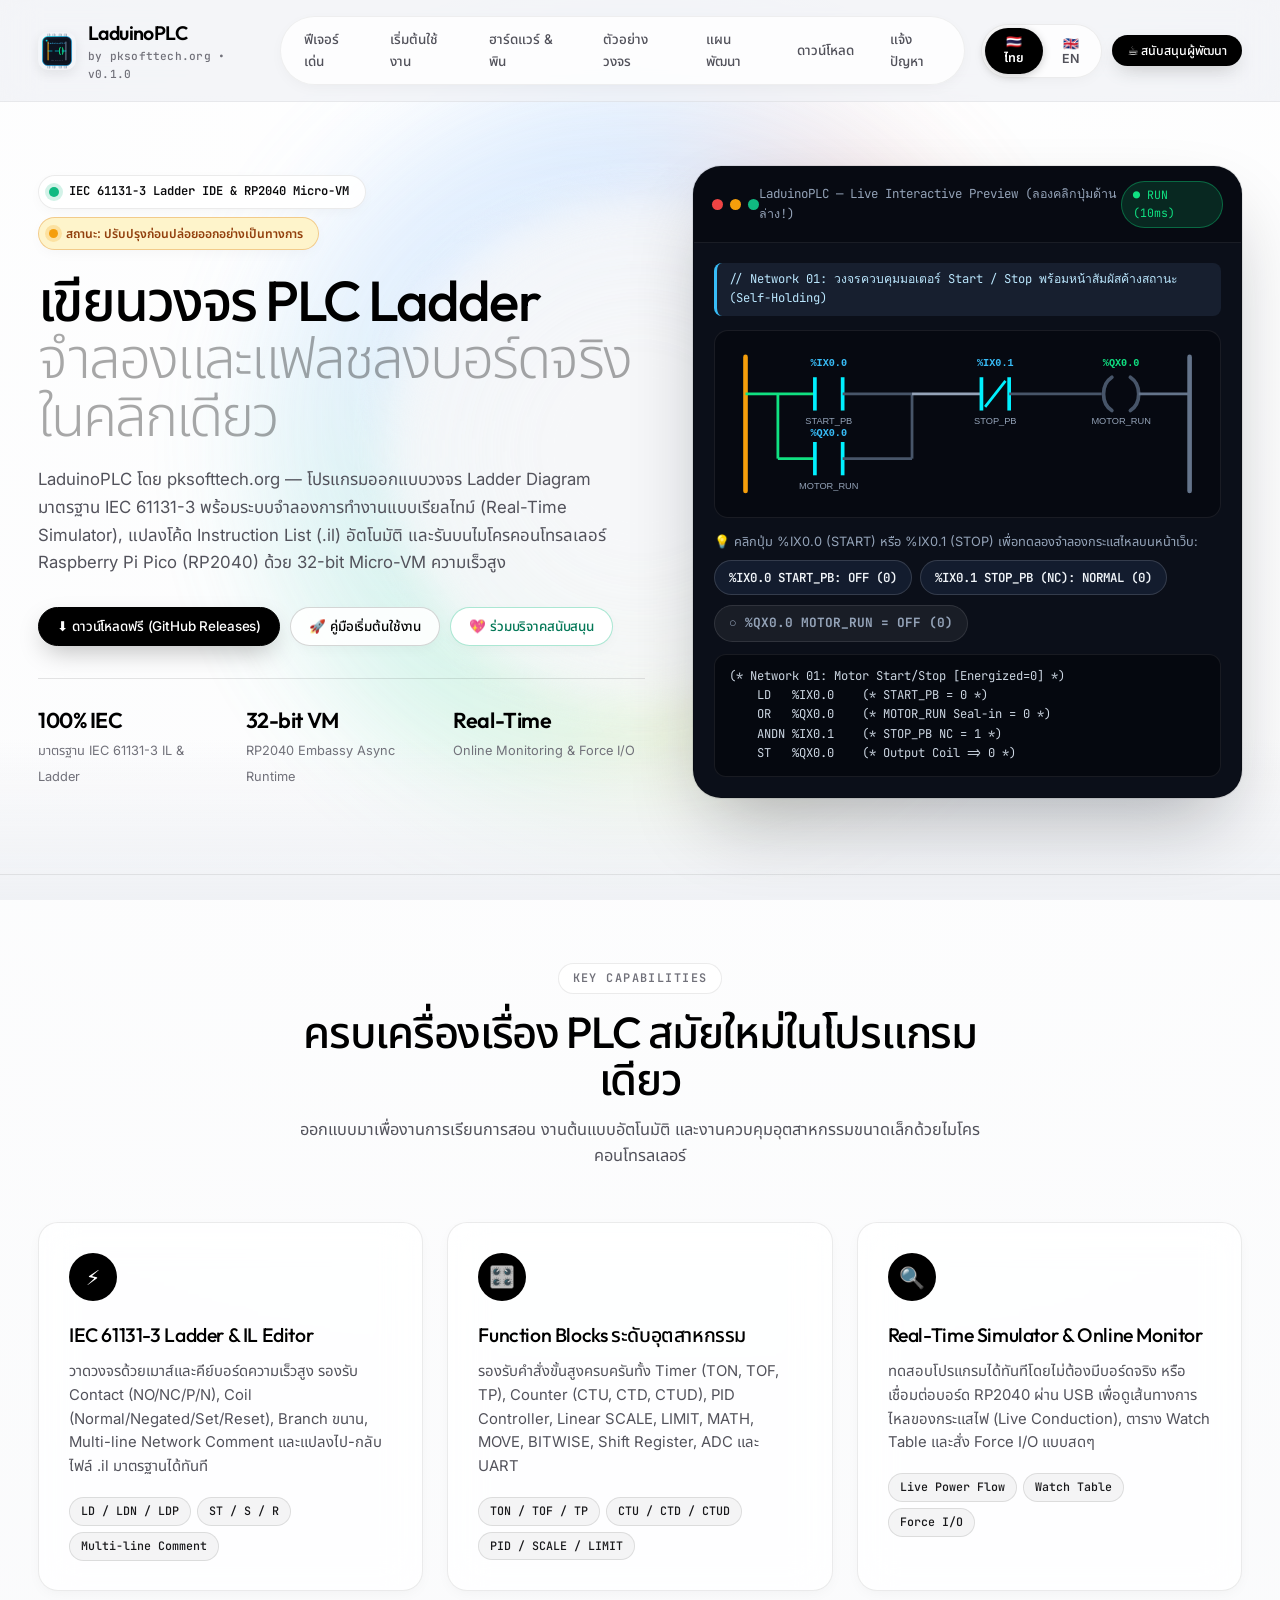
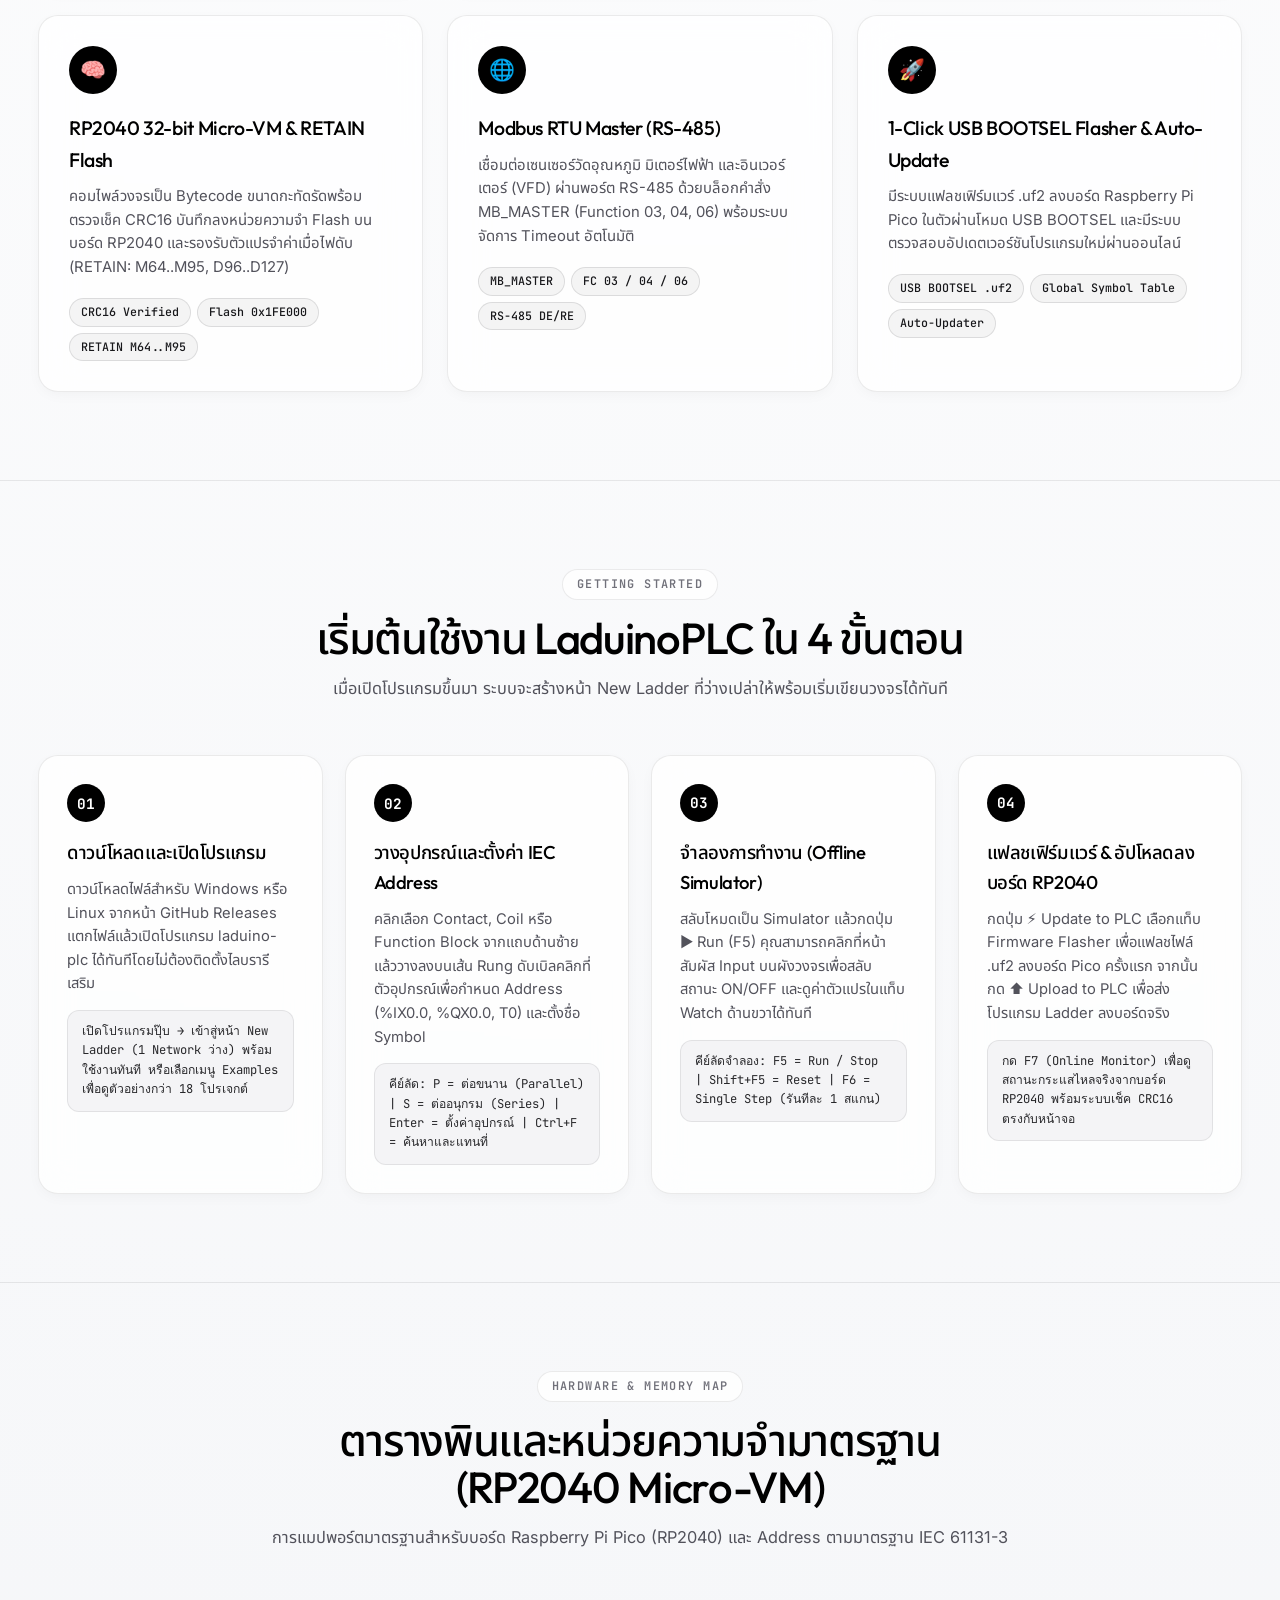
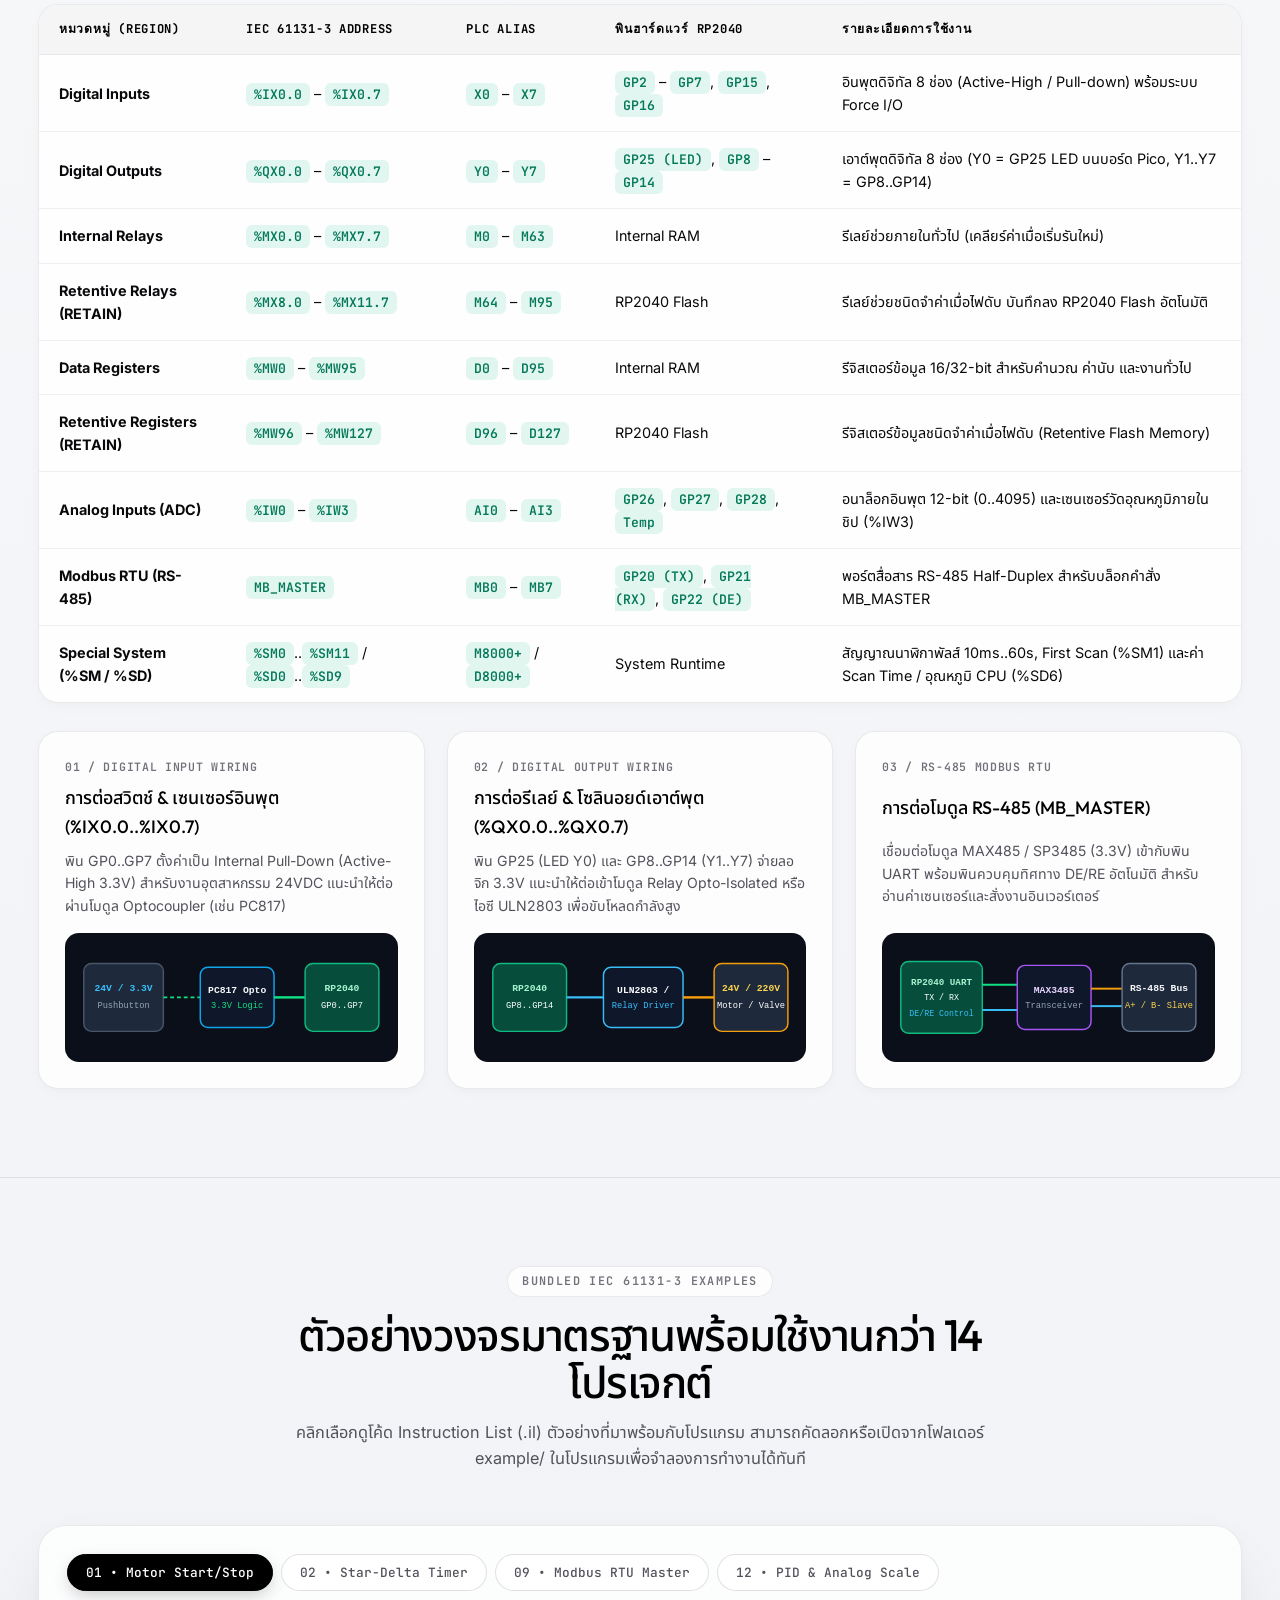
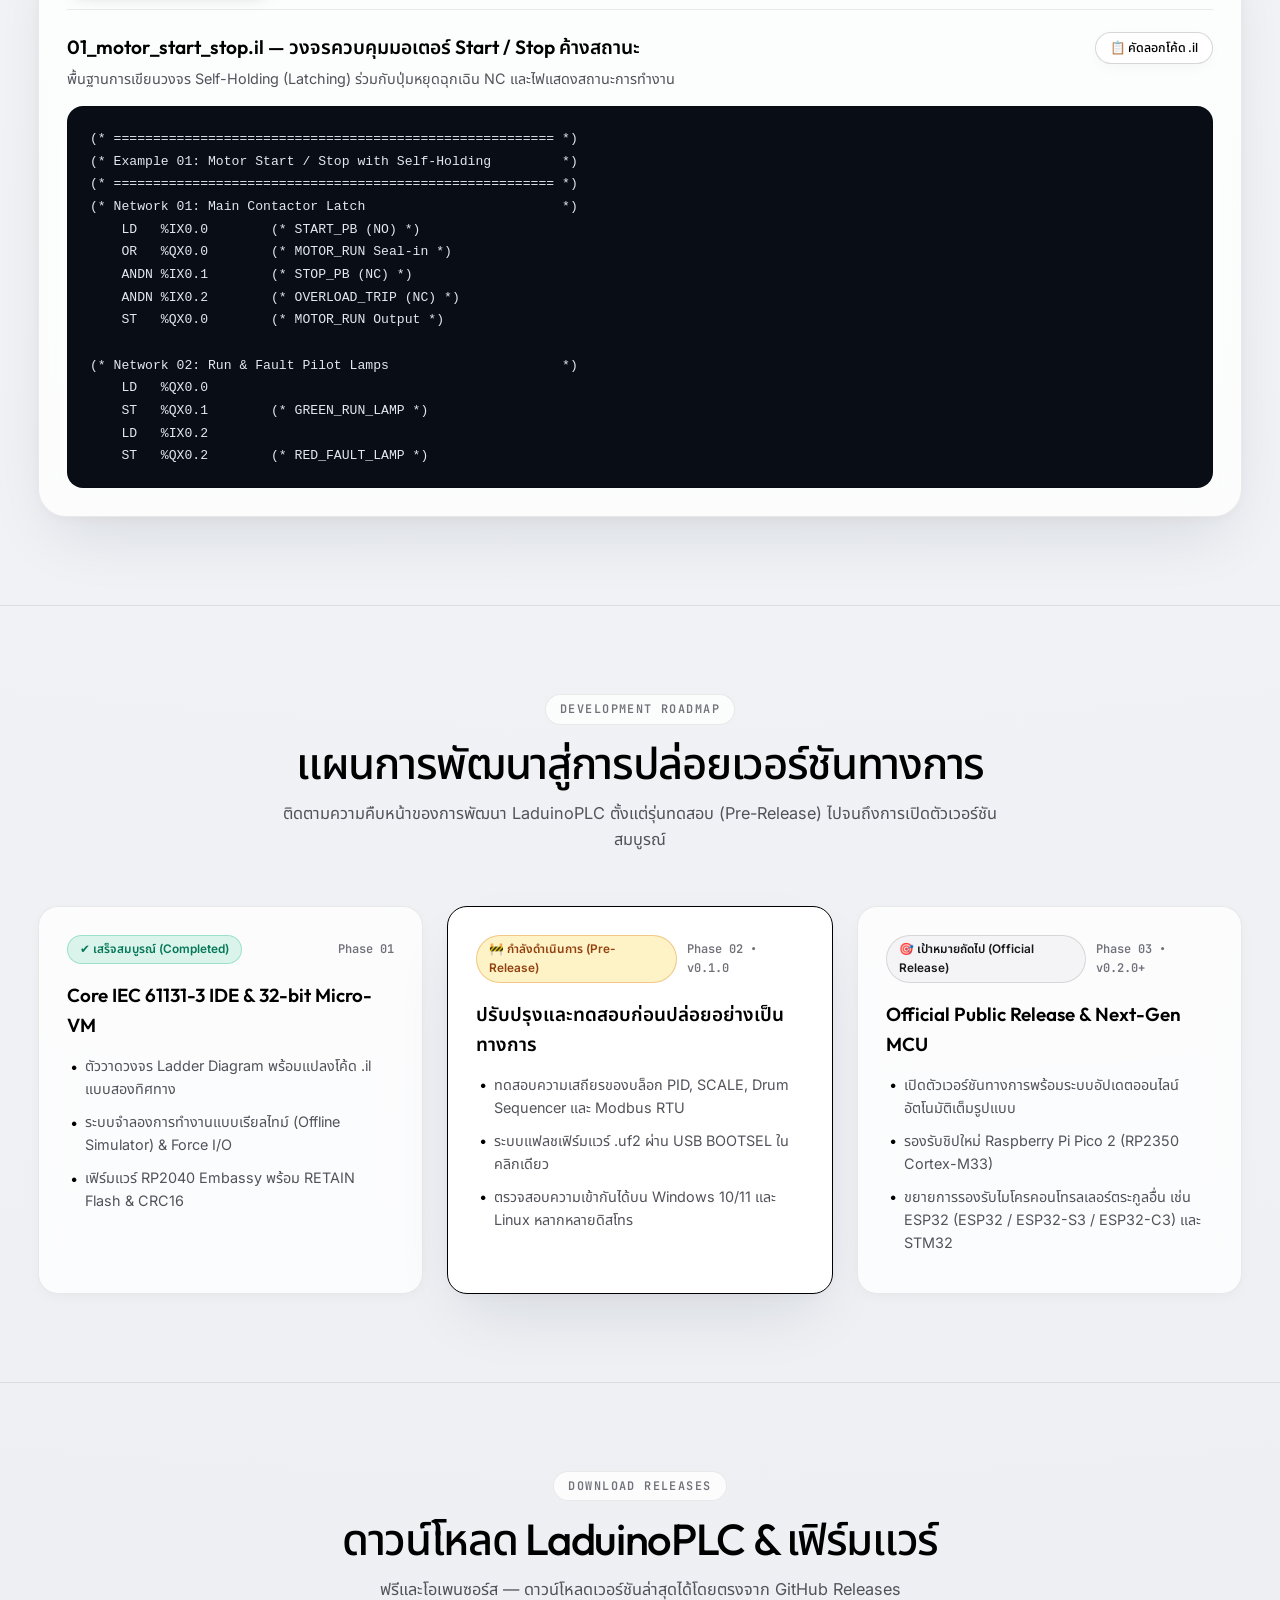
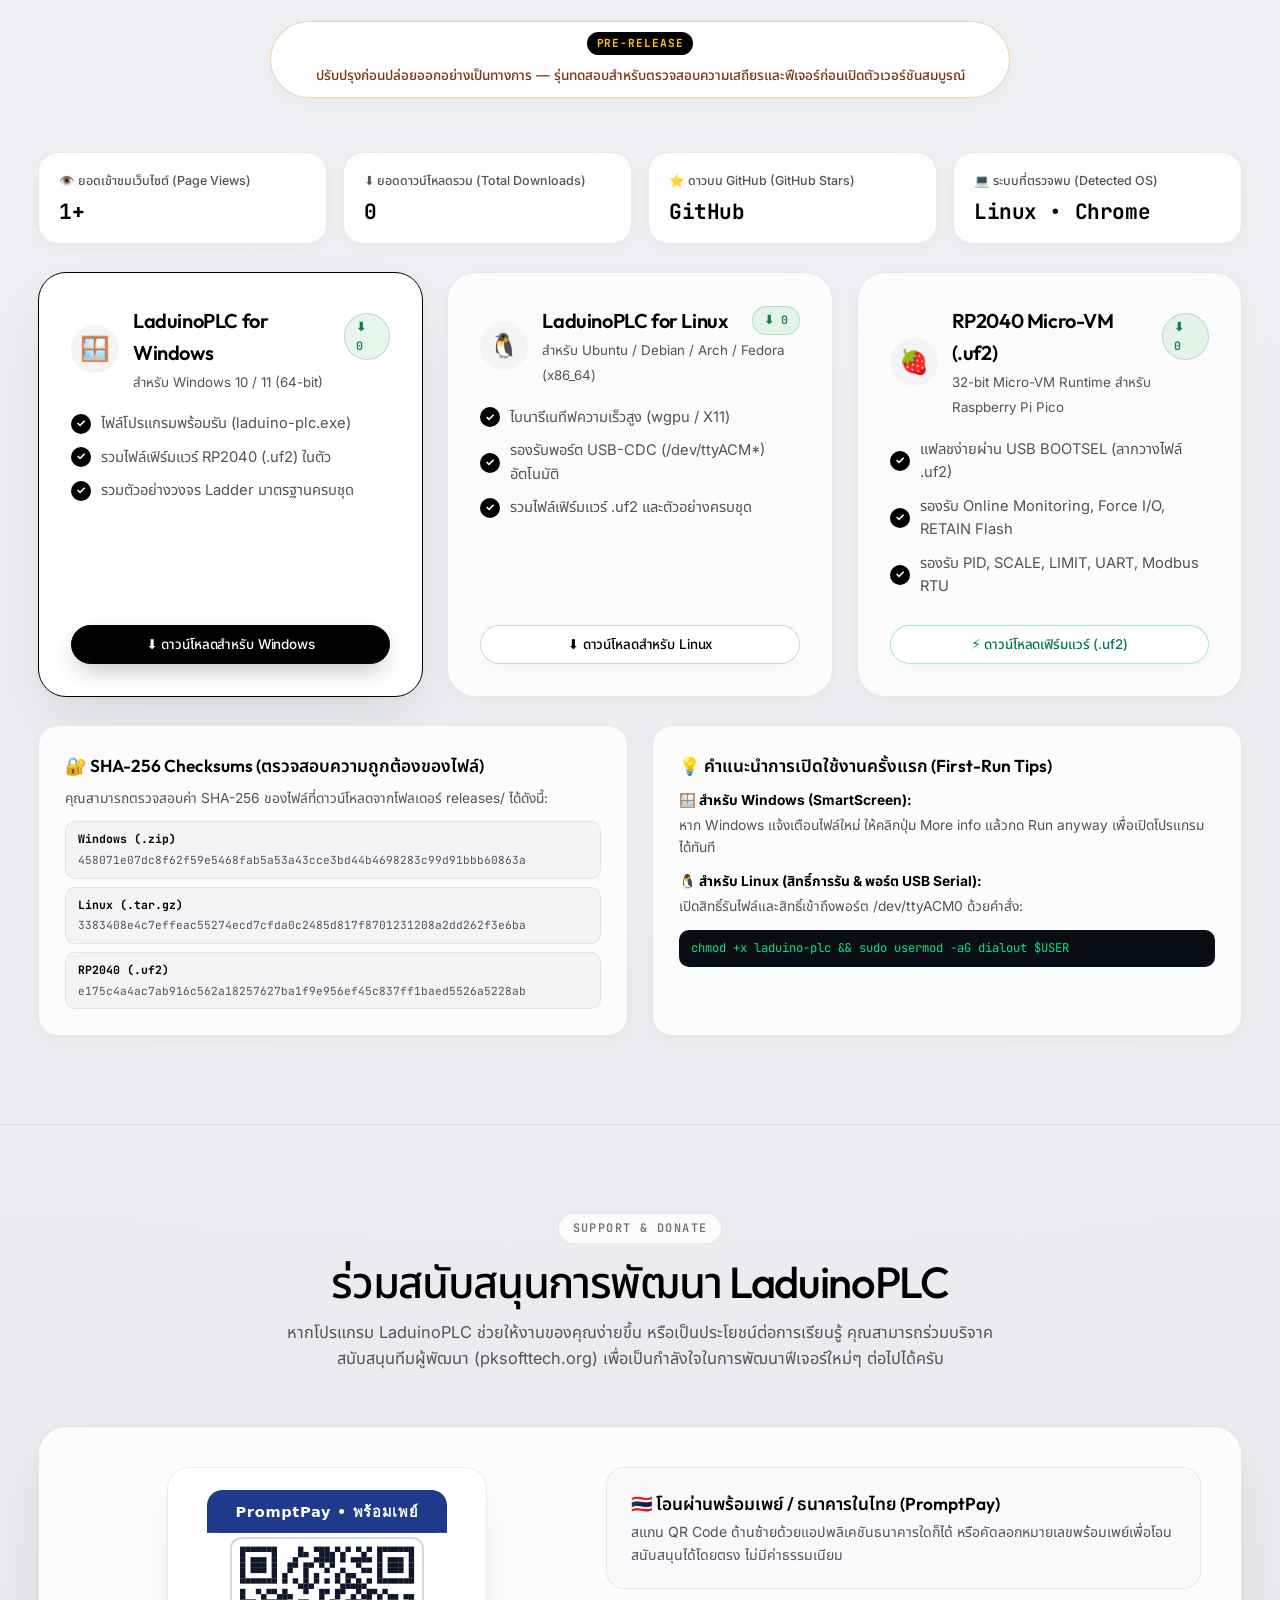
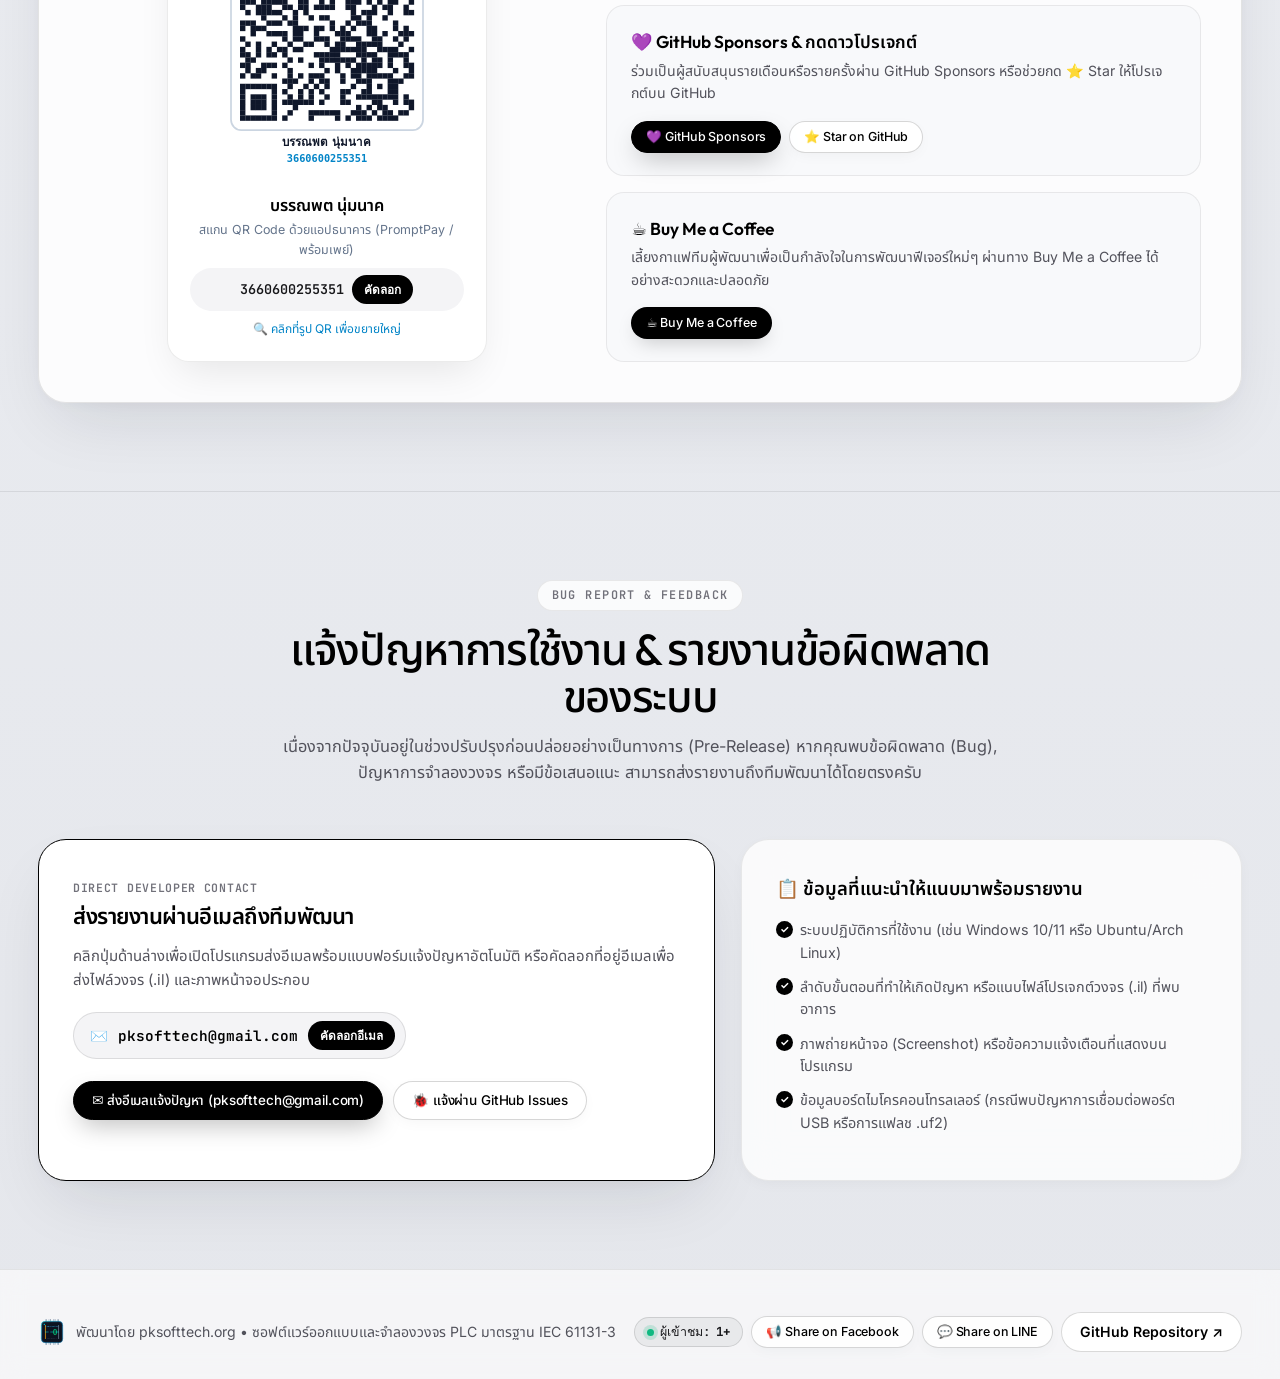
==== home_page/index.html @ 3e9b0293 "feat(home_page): add live visitor counter and GitHub release download analytics" ====
<!DOCTYPE html>
<html lang="th">

<head>
  <meta charset="UTF-8" />
  <meta name="viewport" content="width=device-width, initial-scale=1.0" />
  <title>LaduinoPLC (by pksofttech.org) — IEC 61131-3 Ladder Diagram IDE & RP2040 Micro-VM</title>
  <meta name="description" content="LaduinoPLC by pksofttech.org — Modern IEC 61131-3 Ladder Diagram IDE, Real-Time PLC Simulator, Instruction List (.il) Generator, and RP2040 32-bit Micro-VM Runtime." />
  <meta name="keywords" content="LaduinoPLC, PLC Simulator, IEC 61131-3, Ladder Diagram, Instruction List, RP2040 PLC, Raspberry Pi Pico PLC, โปรแกรมจำลอง PLC ฟรี, เขียนวงจร Ladder, Modbus RTU, pksofttech.org" />
  <link rel="canonical" href="https://pksofttech.github.io/uPLC_STUDIO/" />
  <meta property="og:type" content="website" />
  <meta property="og:url" content="https://pksofttech.github.io/uPLC_STUDIO/" />
  <meta property="og:title" content="LaduinoPLC (by pksofttech.org) — IEC 61131-3 Ladder IDE & RP2040 Micro-VM" />
  <meta property="og:description" content="โปรแกรมออกแบบและจำลองวงจร PLC Ladder มาตรฐาน IEC 61131-3 พร้อม 32-bit Micro-VM สำหรับบอร์ด Raspberry Pi Pico (RP2040) ดาวน์โหลดและใช้งานฟรี" />
  <meta property="og:image" content="https://pksofttech.github.io/uPLC_STUDIO/assets/logo_full_card.png" />
  <meta name="twitter:card" content="summary_large_image" />
  <meta name="twitter:title" content="LaduinoPLC — IEC 61131-3 Ladder IDE & RP2040 Micro-VM" />
  <meta name="twitter:description" content="Free & Open-Source IEC 61131-3 PLC Ladder Diagram IDE, Real-Time Simulator & RP2040 32-bit Micro-VM Runtime." />
  <meta name="twitter:image" content="https://pksofttech.github.io/uPLC_STUDIO/assets/logo_full_card.png" />
  <script type="application/ld+json">
  {
    "@context": "https://schema.org",
    "@type": "SoftwareApplication",
    "name": "LaduinoPLC",
    "operatingSystem": "Windows 10, Windows 11, Linux (x86_64), Raspberry Pi Pico (RP2040)",
    "applicationCategory": "DeveloperApplication",
    "offers": {
      "@type": "Offer",
      "price": "0",
      "priceCurrency": "THB"
    },
    "author": {
      "@type": "Organization",
      "name": "pksofttech.org",
      "url": "https://pksofttech.github.io/uPLC_STUDIO/"
    },
    "softwareVersion": "0.1.0",
    "downloadUrl": "https://github.com/pksofttech/uPLC_STUDIO/releases/latest",
    "description": "Free & Open-Source IEC 61131-3 Ladder Diagram IDE, Real-Time PLC Simulator, Instruction List (.il) Generator, and RP2040 32-bit Micro-VM Runtime."
  }
  </script>
  <link rel="icon" type="image/svg+xml" href="assets/laduinoplc.svg" />
  <link rel="preconnect" href="https://fonts.googleapis.com" />
  <link rel="preconnect" href="https://fonts.gstatic.com" crossorigin />
  <link href="https://fonts.googleapis.com/css2?family=Inter:wght@400;500;600;700&family=JetBrains+Mono:wght@500;600;700&family=Noto+Sans+Thai:wght@300;400;500;600;700&family=Outfit:wght@300;400;500;600;700&display=swap" rel="stylesheet" />
  <link rel="stylesheet" href="styles.css" />
</head>

<body>
  <!-- Human-Machine Iridescent Ambient Halo Background -->
  <div class="hm-ambient-halo" aria-hidden="true">
    <div class="hm-halo-ring"></div>
    <div class="hm-halo-core"></div>
  </div>
  <div class="hm-bottom-fade" aria-hidden="true"></div>

  <!-- Sticky Navigation Bar -->
  <header class="navbar">
    <div class="container nav-inner">
      <a href="#" class="brand">
        <img src="assets/laduinoplc.svg" alt="LaduinoPLC Logo" />
        <div>
          LaduinoPLC
          <span class="brand-sub">by pksofttech.org • <span id="site-version-badge">v0.2.0</span></span>
        </div>
      </a>

      <ul class="nav-links" id="nav-links-menu">
        <li><a href="#features" data-i18n="nav_features">ฟีเจอร์เด่น</a></li>
        <li><a href="#getting-started" data-i18n="nav_getting_started">เริ่มต้นใช้งาน</a></li>
        <li><a href="#hardware" data-i18n="nav_hardware">ฮาร์ดแวร์ & พิน</a></li>
        <li><a href="#examples" data-i18n="nav_examples">ตัวอย่างวงจร</a></li>
        <li><a href="#roadmap" data-i18n="nav_roadmap">แผนพัฒนา</a></li>
        <li><a href="#download" data-i18n="nav_download">ดาวน์โหลด</a></li>
        <li><a href="#report" data-i18n="nav_report">แจ้งปัญหา</a></li>
      </ul>

      <div class="nav-actions">
        <div class="lang-switch" role="group" aria-label="Language Switcher">
          <button type="button" id="lang-th" class="lang-btn active">🇹🇭 ไทย</button>
          <button type="button" id="lang-en" class="lang-btn">🇬🇧 EN</button>
        </div>
        <a href="#donate" class="btn btn-sm btn-amber" data-i18n="nav_donate">☕ สนับสนุนผู้พัฒนา</a>
        <button type="button" id="mobile-menu-btn" class="mobile-menu-pill" aria-label="Toggle Menu">
          <span class="mobile-menu-icon">+</span>
          <span>Menu</span>
        </button>
      </div>
    </div>
  </header>

  <!-- Hero Section -->
  <main>
    <section class="hero" style="border-top: none;">
      <div class="container hero-grid">
        <div>
          <div style="display: flex; flex-wrap: wrap; gap: 8px; align-items: center; margin-bottom: 22px;">
            <div class="pill-badge" style="margin-bottom: 0;">
              <span class="pill-dot"></span>
              <span data-i18n="hero_badge">IEC 61131-3 Ladder IDE & RP2040 Micro-VM</span>
            </div>
            <div class="status-notice-pill">
              <span class="status-dot-amber"></span>
              <span data-i18n="status_prerelease_short">สถานะ: ปรับปรุงก่อนปล่อยออกอย่างเป็นทางการ</span>
            </div>
          </div>

          <h1>
            <span data-i18n="hero_title_1">เขียนวงจร PLC Ladder</span><br />
            <span class="gradient-text" data-i18n="hero_title_2">จำลองและแฟลชลงบอร์ดจริงในคลิกเดียว</span>
          </h1>

          <p class="hero-desc" data-i18n="hero_desc">
            LaduinoPLC โดย pksofttech.org — โปรแกรมออกแบบวงจร Ladder Diagram มาตรฐาน IEC 61131-3 พร้อมระบบจำลองการทำงานแบบเรียลไทม์ (Real-Time Simulator), แปลงโค้ด Instruction List (.il) อัตโนมัติ และรันบนไมโครคอนโทรลเลอร์ Raspberry Pi Pico (RP2040)
            ด้วย 32-bit Micro-VM ความเร็วสูง
          </p>

          <div class="hero-cta">
            <a id="hero-dl-btn" href="#download" class="btn btn-primary" data-i18n="btn_download_now">
              ⬇ ดาวน์โหลดฟรี (GitHub Releases)
            </a>
            <a href="#getting-started" class="btn btn-outline" data-i18n="btn_quickstart">
              🚀 คู่มือเริ่มต้นใช้งาน
            </a>
            <a href="#donate" class="btn btn-emerald" data-i18n="btn_support_dev">
              💖 ร่วมบริจาคสนับสนุน
            </a>
          </div>

          <div class="hero-stats">
            <div class="stat-item">
              <strong data-i18n="stat_1_val">100% IEC</strong>
              <span data-i18n="stat_1_lbl">มาตรฐาน IEC 61131-3 IL & Ladder</span>
            </div>
            <div class="stat-item">
              <strong data-i18n="stat_2_val">32-bit VM</strong>
              <span data-i18n="stat_2_lbl">RP2040 Embassy Async Runtime</span>
            </div>
            <div class="stat-item">
              <strong data-i18n="stat_3_val">Real-Time</strong>
              <span data-i18n="stat_3_lbl">Online Monitoring & Force I/O</span>
            </div>
          </div>
        </div>

        <!-- Interactive Ladder Diagram Preview -->
        <div class="sim-card">
          <div class="sim-topbar">
            <div class="window-dots">
              <span></span><span></span><span></span>
            </div>
            <div class="sim-title" data-i18n="sim_window_title">
              LaduinoPLC — Live Interactive Preview (ลองคลิกปุ่มด้านล่าง!)
            </div>
            <div class="sim-status">● RUN (10ms)</div>
          </div>

          <div class="sim-body">
            <div class="sim-comment-bar" data-i18n="sim_comment">
              // Network 01: วงจรควบคุมมอเตอร์ Start / Stop พร้อมหน้าสัมผัสค้างสถานะ (Self-Holding)
            </div>

            <div class="sim-svg-wrap">
              <svg viewBox="0 0 520 175" xmlns="http://www.w3.org/2000/svg">
                <!-- L1 Left Power Rail -->
                <line x1="20" y1="15" x2="20" y2="160" stroke="#f59e0b" stroke-width="5" stroke-linecap="round" />
                <!-- L2 Right Neutral Rail -->
                <line x1="500" y1="15" x2="500" y2="160" stroke="#64748b" stroke-width="5" stroke-linecap="round" />

                <!-- Main Top Rung Wire into Start Contact -->
                <line x1="20" y1="55" x2="95" y2="55" stroke="#10e182" stroke-width="3" />
                <!-- Start Contact %IX0.0 -->
                <line id="contact-start-1" x1="95" y1="37" x2="95" y2="73" stroke="#00f0ff" stroke-width="4" />
                <line id="contact-start-2" x1="125" y1="37" x2="125" y2="73" stroke="#00f0ff" stroke-width="4" />
                <text x="110" y="25" text-anchor="middle" fill="#38bdf8" font-family="monospace" font-size="11" font-weight="bold">%IX0.0</text>
                <text x="110" y="88" text-anchor="middle" fill="#94a3b8" font-family="sans-serif" font-size="10">START_PB</text>
                <line id="wire-start" x1="125" y1="55" x2="200" y2="55" stroke="#475569" stroke-width="3" />

                <!-- Parallel Seal-in Branch (%QX0.0) -->
                <line x1="55" y1="55" x2="55" y2="125" stroke="#10e182" stroke-width="3" />
                <line x1="55" y1="125" x2="95" y2="125" stroke="#10e182" stroke-width="3" />
                <line id="contact-seal-1" x1="95" y1="107" x2="95" y2="143" stroke="#00f0ff" stroke-width="4" />
                <line id="contact-seal-2" x1="125" y1="107" x2="125" y2="143" stroke="#00f0ff" stroke-width="4" />
                <text x="110" y="101" text-anchor="middle" fill="#38bdf8" font-family="monospace" font-size="11" font-weight="bold">%QX0.0</text>
                <text x="110" y="158" text-anchor="middle" fill="#94a3b8" font-family="sans-serif" font-size="10">MOTOR_RUN</text>
                <line id="wire-seal" x1="125" y1="125" x2="200" y2="125" stroke="#475569" stroke-width="3" />
                <line id="wire-mid" x1="200" y1="55" x2="200" y2="125" stroke="#475569" stroke-width="3" />

                <!-- Wire to Stop Contact (%IX0.1 NC) -->
                <line x1="200" y1="55" x2="275" y2="55" stroke="#94a3b8" stroke-width="3" />
                <line id="contact-stop-1" x1="275" y1="37" x2="275" y2="73" stroke="#00f0ff" stroke-width="4" />
                <line id="contact-stop-2" x1="305" y1="37" x2="305" y2="73" stroke="#00f0ff" stroke-width="4" />
                <line id="contact-stop-slash" x1="279" y1="69" x2="301" y2="41" stroke="#00f0ff" stroke-width="3" />
                <text x="290" y="25" text-anchor="middle" fill="#38bdf8" font-family="monospace" font-size="11" font-weight="bold">%IX0.1</text>
                <text x="290" y="88" text-anchor="middle" fill="#94a3b8" font-family="sans-serif" font-size="10">STOP_PB</text>

                <!-- Wire to Output Coil (%QX0.0) -->
                <line id="wire-out" x1="305" y1="55" x2="405" y2="55" stroke="#475569" stroke-width="3" />
                <path id="coil-left" d="M 416 37 C 404 45, 404 65, 416 73" fill="none" stroke="#475569" stroke-width="4" stroke-linecap="round" />
                <path id="coil-right" d="M 436 37 C 448 45, 448 65, 436 73" fill="none" stroke="#475569" stroke-width="4" stroke-linecap="round" />
                <text x="426" y="25" text-anchor="middle" fill="#10e182" font-family="monospace" font-size="11" font-weight="bold">%QX0.0</text>
                <text x="426" y="88" text-anchor="middle" fill="#94a3b8" font-family="sans-serif" font-size="10">MOTOR_RUN</text>
                <line x1="445" y1="55" x2="500" y2="55" stroke="#64748b" stroke-width="3" />
              </svg>
            </div>

            <p style="font-size: 0.8rem; color: var(--text-secondary); margin-bottom: 8px;" data-i18n="sim_hint">
              💡 คลิกปุ่ม %IX0.0 (START) หรือ %IX0.1 (STOP) เพื่อทดลองจำลองกระแสไหลบนหน้าเว็บ:
            </p>

            <div class="sim-controls">
              <div class="sim-btn-group">
                <button type="button" id="btn-sim-start" class="io-btn">%IX0.0 START_PB: OFF (0)</button>
                <button type="button" id="btn-sim-stop" class="io-btn">%IX0.1 STOP_PB (NC): NORMAL (0)</button>
              </div>
              <div id="sim-motor-badge" class="motor-indicator">○ %QX0.0 MOTOR_RUN = OFF (0)</div>
            </div>

            <pre id="sim-il-preview" class="sim-il-box"></pre>
          </div>
        </div>
      </div>
    </section>

    <!-- Key Features Section -->
    <section id="features">
      <div class="container">
        <div class="section-header">
          <span class="section-tag" data-i18n="feat_tag">KEY CAPABILITIES</span>
          <h2 data-i18n="feat_title">ครบเครื่องเรื่อง PLC สมัยใหม่ในโปรแกรมเดียว</h2>
          <p data-i18n="feat_subtitle">
            ออกแบบมาเพื่องานการเรียนการสอน งานต้นแบบอัตโนมัติ และงานควบคุมอุตสาหกรรมขนาดเล็กด้วยไมโครคอนโทรลเลอร์
          </p>
        </div>

        <div class="grid-3">
          <div class="card">
            <div class="card-icon">⚡</div>
            <h3 data-i18n="f1_title">IEC 61131-3 Ladder & IL Editor</h3>
            <p data-i18n="f1_desc">
              วาดวงจรด้วยเมาส์และคีย์บอร์ดความเร็วสูง รองรับ Contact (NO/NC/P/N), Coil (Normal/Negated/Set/Reset), Branch ขนาน, Multi-line Network Comment และแปลงไป-กลับไฟล์ .il มาตรฐานได้ทันที
            </p>
            <div class="tag-list">
              <span class="code-pill">LD / LDN / LDP</span>
              <span class="code-pill">ST / S / R</span>
              <span class="code-pill">Multi-line Comment</span>
            </div>
          </div>

          <div class="card">
            <div class="card-icon">🎛️</div>
            <h3 data-i18n="f2_title">Function Blocks ระดับอุตสาหกรรม</h3>
            <p data-i18n="f2_desc">
              รองรับคำสั่งขั้นสูงครบครันทั้ง Timer (TON, TOF, TP), Counter (CTU, CTD, CTUD), PID Controller, Linear SCALE, LIMIT, MATH, MOVE, BITWISE, Shift Register, ADC และ UART
            </p>
            <div class="tag-list">
              <span class="code-pill">TON / TOF / TP</span>
              <span class="code-pill">CTU / CTD / CTUD</span>
              <span class="code-pill">PID / SCALE / LIMIT</span>
            </div>
          </div>

          <div class="card">
            <div class="card-icon">🔍</div>
            <h3 data-i18n="f3_title">Real-Time Simulator & Online Monitor</h3>
            <p data-i18n="f3_desc">
              ทดสอบโปรแกรมได้ทันทีโดยไม่ต้องมีบอร์ดจริง หรือเชื่อมต่อบอร์ด RP2040 ผ่าน USB เพื่อดูเส้นทางการไหลของกระแสไฟ (Live Conduction), ตาราง Watch Table และสั่ง Force I/O แบบสดๆ
            </p>
            <div class="tag-list">
              <span class="code-pill">Live Power Flow</span>
              <span class="code-pill">Watch Table</span>
              <span class="code-pill">Force I/O</span>
            </div>
          </div>

          <div class="card">
            <div class="card-icon">🧠</div>
            <h3 data-i18n="f4_title">RP2040 32-bit Micro-VM & RETAIN Flash</h3>
            <p data-i18n="f4_desc">
              คอมไพล์วงจรเป็น Bytecode ขนาดกะทัดรัดพร้อมตรวจเช็ค CRC16 บันทึกลงหน่วยความจำ Flash บนบอร์ด RP2040 และรองรับตัวแปรจำค่าเมื่อไฟดับ (RETAIN: M64..M95, D96..D127)
            </p>
            <div class="tag-list">
              <span class="code-pill">CRC16 Verified</span>
              <span class="code-pill">Flash 0x1FE000</span>
              <span class="code-pill">RETAIN M64..M95</span>
            </div>
          </div>

          <div class="card">
            <div class="card-icon">🌐</div>
            <h3 data-i18n="f5_title">Modbus RTU Master (RS-485)</h3>
            <p data-i18n="f5_desc">
              เชื่อมต่อเซนเซอร์วัดอุณหภูมิ มิเตอร์ไฟฟ้า และอินเวอร์เตอร์ (VFD) ผ่านพอร์ต RS-485 ด้วยบล็อกคำสั่ง MB_MASTER (Function 03, 04, 06) พร้อมระบบจัดการ Timeout อัตโนมัติ
            </p>
            <div class="tag-list">
              <span class="code-pill">MB_MASTER</span>
              <span class="code-pill">FC 03 / 04 / 06</span>
              <span class="code-pill">RS-485 DE/RE</span>
            </div>
          </div>

          <div class="card">
            <div class="card-icon">🚀</div>
            <h3 data-i18n="f6_title">1-Click USB BOOTSEL Flasher & Auto-Update</h3>
            <p data-i18n="f6_desc">
              มีระบบแฟลชเฟิร์มแวร์ .uf2 ลงบอร์ด Raspberry Pi Pico ในตัวผ่านโหมด USB BOOTSEL และมีระบบตรวจสอบอัปเดตเวอร์ชันโปรแกรมใหม่ผ่านออนไลน์
            </p>
            <div class="tag-list">
              <span class="code-pill">USB BOOTSEL .uf2</span>
              <span class="code-pill">Global Symbol Table</span>
              <span class="code-pill">Auto-Updater</span>
            </div>
          </div>
        </div>
      </div>
    </section>

    <!-- Getting Started Section -->
    <section id="getting-started">
      <div class="container">
        <div class="section-header">
          <span class="section-tag" data-i18n="start_tag">GETTING STARTED</span>
          <h2 data-i18n="start_title">เริ่มต้นใช้งาน LaduinoPLC ใน 4 ขั้นตอน</h2>
          <p data-i18n="start_subtitle">
            เมื่อเปิดโปรแกรมขึ้นมา ระบบจะสร้างหน้า New Ladder ที่ว่างเปล่าให้พร้อมเริ่มเขียนวงจรได้ทันที
          </p>
        </div>

        <div class="steps-grid">
          <div class="step-card">
            <div class="step-num">01</div>
            <h3 data-i18n="s1_title">ดาวน์โหลดและเปิดโปรแกรม</h3>
            <p data-i18n="s1_desc">
              ดาวน์โหลดไฟล์สำหรับ Windows หรือ Linux จากหน้า GitHub Releases แตกไฟล์แล้วเปิดโปรแกรม laduino-plc ได้ทันทีโดยไม่ต้องติดตั้งไลบรารีเสริม
            </p>
            <div class="shortcut-box" data-i18n="s1_box">
              เปิดโปรแกรมปุ๊บ → เข้าสู่หน้า New Ladder (1 Network ว่าง) พร้อมใช้งานทันที หรือเลือกเมนู Examples เพื่อดูตัวอย่างกว่า 18 โปรเจกต์
            </div>
          </div>

          <div class="step-card">
            <div class="step-num">02</div>
            <h3 data-i18n="s2_title">วางอุปกรณ์และตั้งค่า IEC Address</h3>
            <p data-i18n="s2_desc">
              คลิกเลือก Contact, Coil หรือ Function Block จากแถบด้านซ้ายแล้ววางลงบนเส้น Rung ดับเบิลคลิกที่ตัวอุปกรณ์เพื่อกำหนด Address (%IX0.0, %QX0.0, T0) และตั้งชื่อ Symbol
            </p>
            <div class="shortcut-box" data-i18n="s2_box">
              คีย์ลัด: P = ต่อขนาน (Parallel) | S = ต่ออนุกรม (Series) | Enter = ตั้งค่าอุปกรณ์ | Ctrl+F = ค้นหาและแทนที่
            </div>
          </div>

          <div class="step-card">
            <div class="step-num">03</div>
            <h3 data-i18n="s3_title">จำลองการทำงาน (Offline Simulator)</h3>
            <p data-i18n="s3_desc">
              สลับโหมดเป็น Simulator แล้วกดปุ่ม ▶ Run (F5) คุณสามารถคลิกที่หน้าสัมผัส Input บนผังวงจรเพื่อสลับสถานะ ON/OFF และดูค่าตัวแปรในแท็บ Watch ด้านขวาได้ทันที
            </p>
            <div class="shortcut-box" data-i18n="s3_box">
              คีย์ลัดจำลอง: F5 = Run / Stop | Shift+F5 = Reset | F6 = Single Step (รันทีละ 1 สแกน)
            </div>
          </div>

          <div class="step-card">
            <div class="step-num">04</div>
            <h3 data-i18n="s4_title">แฟลชเฟิร์มแวร์ & อัปโหลดลงบอร์ด RP2040</h3>
            <p data-i18n="s4_desc">
              กดปุ่ม ⚡ Update to PLC เลือกแท็บ Firmware Flasher เพื่อแฟลชไฟล์ .uf2 ลงบอร์ด Pico ครั้งแรก จากนั้นกด ⬆ Upload to PLC เพื่อส่งโปรแกรม Ladder ลงบอร์ดจริง
            </p>
            <div class="shortcut-box" data-i18n="s4_box">
              กด F7 (Online Monitor) เพื่อดูสถานะกระแสไหลจริงจากบอร์ด RP2040 พร้อมระบบเช็ค CRC16 ตรงกับหน้าจอ
            </div>
          </div>
        </div>
      </div>
    </section>

    <!-- Hardware & Memory Map Section -->
    <section id="hardware">
      <div class="container">
        <div class="section-header">
          <span class="section-tag" data-i18n="hw_tag">HARDWARE & MEMORY MAP</span>
          <h2 data-i18n="hw_title">ตารางพินและหน่วยความจำมาตรฐาน (RP2040 Micro-VM)</h2>
          <p data-i18n="hw_subtitle">
            การแมปพอร์ตมาตรฐานสำหรับบอร์ด Raspberry Pi Pico (RP2040) และ Address ตามมาตรฐาน IEC 61131-3
          </p>
        </div>

        <div class="table-wrap">
          <table>
            <thead>
              <tr>
                <th data-i18n="th_region">หมวดหมู่ (Region)</th>
                <th data-i18n="th_iec">IEC 61131-3 Address</th>
                <th data-i18n="th_alias">PLC Alias</th>
                <th data-i18n="th_pin">พินฮาร์ดแวร์ RP2040</th>
                <th data-i18n="th_desc">รายละเอียดการใช้งาน</th>
              </tr>
            </thead>
            <tbody>
              <tr>
                <td><strong>Digital Inputs</strong></td>
                <td><code>%IX0.0</code> – <code>%IX0.7</code></td>
                <td><code>X0</code> – <code>X7</code></td>
                <td><code>GP2</code> – <code>GP7</code>, <code>GP15</code>, <code>GP16</code></td>
                <td data-i18n="hw_r1_desc">อินพุตดิจิทัล 8 ช่อง (Active-High / Pull-down) พร้อมระบบ Force I/O</td>
              </tr>
              <tr>
                <td><strong>Digital Outputs</strong></td>
                <td><code>%QX0.0</code> – <code>%QX0.7</code></td>
                <td><code>Y0</code> – <code>Y7</code></td>
                <td><code>GP25 (LED)</code>, <code>GP8</code> – <code>GP14</code></td>
                <td data-i18n="hw_r2_desc">เอาต์พุตดิจิทัล 8 ช่อง (Y0 = GP25 LED บนบอร์ด Pico, Y1..Y7 = GP8..GP14)</td>
              </tr>
              <tr>
                <td><strong>Internal Relays</strong></td>
                <td><code>%MX0.0</code> – <code>%MX7.7</code></td>
                <td><code>M0</code> – <code>M63</code></td>
                <td>Internal RAM</td>
                <td data-i18n="hw_r3_desc">รีเลย์ช่วยภายในทั่วไป (เคลียร์ค่าเมื่อเริ่มรันใหม่)</td>
              </tr>
              <tr>
                <td><strong>Retentive Relays (RETAIN)</strong></td>
                <td><code>%MX8.0</code> – <code>%MX11.7</code></td>
                <td><code>M64</code> – <code>M95</code></td>
                <td>RP2040 Flash</td>
                <td data-i18n="hw_r4_desc">รีเลย์ช่วยชนิดจำค่าเมื่อไฟดับ บันทึกลง RP2040 Flash อัตโนมัติ</td>
              </tr>
              <tr>
                <td><strong>Data Registers</strong></td>
                <td><code>%MW0</code> – <code>%MW95</code></td>
                <td><code>D0</code> – <code>D95</code></td>
                <td>Internal RAM</td>
                <td data-i18n="hw_r5_desc">รีจิสเตอร์ข้อมูล 16/32-bit สำหรับคำนวณ ค่านับ และงานทั่วไป</td>
              </tr>
              <tr>
                <td><strong>Retentive Registers (RETAIN)</strong></td>
                <td><code>%MW96</code> – <code>%MW127</code></td>
                <td><code>D96</code> – <code>D127</code></td>
                <td>RP2040 Flash</td>
                <td data-i18n="hw_r6_desc">รีจิสเตอร์ข้อมูลชนิดจำค่าเมื่อไฟดับ (Retentive Flash Memory)</td>
              </tr>
              <tr>
                <td><strong>Analog Inputs (ADC)</strong></td>
                <td><code>%IW0</code> – <code>%IW3</code></td>
                <td><code>AI0</code> – <code>AI3</code></td>
                <td><code>GP26</code>, <code>GP27</code>, <code>GP28</code>, <code>Temp</code></td>
                <td data-i18n="hw_r7_desc">อนาล็อกอินพุต 12-bit (0..4095) และเซนเซอร์วัดอุณหภูมิภายในชิป (%IW3)</td>
              </tr>
              <tr>
                <td><strong>Modbus RTU (RS-485)</strong></td>
                <td><code>MB_MASTER</code></td>
                <td><code>MB0</code> – <code>MB7</code></td>
                <td><code>GP20 (TX)</code>, <code>GP21 (RX)</code>, <code>GP22 (DE)</code></td>
                <td data-i18n="hw_r8_desc">พอร์ตสื่อสาร RS-485 Half-Duplex สำหรับบล็อกคำสั่ง MB_MASTER</td>
              </tr>
              <tr>
                <td><strong>Special System (%SM / %SD)</strong></td>
                <td><code>%SM0</code>..<code>%SM11</code> / <code>%SD0</code>..<code>%SD9</code></td>
                <td><code>M8000+</code> / <code>D8000+</code></td>
                <td>System Runtime</td>
                <td data-i18n="hw_r9_desc">สัญญาณนาฬิกาพัลส์ 10ms..60s, First Scan (%SM1) และค่า Scan Time / อุณหภูมิ CPU (%SD6)</td>
              </tr>
            </tbody>
          </table>
        </div>

        <!-- Hardware Wiring Schematics (3 Cards) -->
        <div class="wiring-grid">
          <div class="wiring-card">
            <span class="wiring-tag" data-i18n="wire_1_tag">01 / DIGITAL INPUT WIRING</span>
            <h3 data-i18n="wire_1_title">การต่อสวิตช์ & เซนเซอร์อินพุต (%IX0.0..%IX0.7)</h3>
            <p data-i18n="wire_1_desc">
              พิน GP0..GP7 ตั้งค่าเป็น Internal Pull-Down (Active-High 3.3V) สำหรับงานอุตสาหกรรม 24VDC แนะนำให้ต่อผ่านโมดูล Optocoupler (เช่น PC817)
            </p>
            <div class="wiring-svg-box">
              <svg viewBox="0 0 320 110" fill="none" xmlns="http://www.w3.org/2000/svg">
                <rect x="8" y="20" width="82" height="70" rx="8" fill="#1E293B" stroke="#475569" stroke-width="1.5"/>
                <text x="49" y="48" text-anchor="middle" fill="#38BDF8" font-family="monospace" font-size="10" font-weight="700">24V / 3.3V</text>
                <text x="49" y="66" text-anchor="middle" fill="#94A3B8" font-family="monospace" font-size="9">Pushbutton</text>
                <line x1="90" y1="55" x2="128" y2="55" stroke="#10E182" stroke-width="2" stroke-dasharray="4 3"/>
                <rect x="128" y="24" width="76" height="62" rx="8" fill="#0F172A" stroke="#0EA5E9" stroke-width="1.5"/>
                <text x="166" y="50" text-anchor="middle" fill="#F8FAFC" font-family="monospace" font-size="10" font-weight="700">PC817 Opto</text>
                <text x="166" y="66" text-anchor="middle" fill="#10E182" font-family="monospace" font-size="9">3.3V Logic</text>
                <line x1="204" y1="55" x2="236" y2="55" stroke="#10E182" stroke-width="2.5"/>
                <rect x="236" y="20" width="76" height="70" rx="8" fill="#064E3B" stroke="#10B981" stroke-width="1.5"/>
                <text x="274" y="48" text-anchor="middle" fill="#A7F3D0" font-family="monospace" font-size="10" font-weight="700">RP2040</text>
                <text x="274" y="66" text-anchor="middle" fill="#FFFFFF" font-family="monospace" font-size="9">GP0..GP7</text>
              </svg>
            </div>
          </div>

          <div class="wiring-card">
            <span class="wiring-tag" data-i18n="wire_2_tag">02 / DIGITAL OUTPUT WIRING</span>
            <h3 data-i18n="wire_2_title">การต่อรีเลย์ & โซลินอยด์เอาต์พุต (%QX0.0..%QX0.7)</h3>
            <p data-i18n="wire_2_desc">
              พิน GP25 (LED Y0) และ GP8..GP14 (Y1..Y7) จ่ายลอจิก 3.3V แนะนำให้ต่อเข้าโมดูล Relay Opto-Isolated หรือไอซี ULN2803 เพื่อขับโหลดกำลังสูง
            </p>
            <div class="wiring-svg-box">
              <svg viewBox="0 0 320 110" fill="none" xmlns="http://www.w3.org/2000/svg">
                <rect x="8" y="20" width="76" height="70" rx="8" fill="#064E3B" stroke="#10B981" stroke-width="1.5"/>
                <text x="46" y="48" text-anchor="middle" fill="#A7F3D0" font-family="monospace" font-size="10" font-weight="700">RP2040</text>
                <text x="46" y="66" text-anchor="middle" fill="#FFFFFF" font-family="monospace" font-size="9">GP8..GP14</text>
                <line x1="84" y1="55" x2="122" y2="55" stroke="#38BDF8" stroke-width="2.5"/>
                <rect x="122" y="24" width="82" height="62" rx="8" fill="#0F172A" stroke="#38BDF8" stroke-width="1.5"/>
                <text x="163" y="50" text-anchor="middle" fill="#F8FAFC" font-family="monospace" font-size="10" font-weight="700">ULN2803 /</text>
                <text x="163" y="66" text-anchor="middle" fill="#38BDF8" font-family="monospace" font-size="9">Relay Driver</text>
                <line x1="204" y1="55" x2="236" y2="55" stroke="#F59E0B" stroke-width="2.5"/>
                <rect x="236" y="20" width="76" height="70" rx="8" fill="#1E293B" stroke="#F59E0B" stroke-width="1.5"/>
                <text x="274" y="48" text-anchor="middle" fill="#FCD34D" font-family="monospace" font-size="10" font-weight="700">24V / 220V</text>
                <text x="274" y="66" text-anchor="middle" fill="#FFFFFF" font-family="monospace" font-size="9">Motor / Valve</text>
              </svg>
            </div>
          </div>

          <div class="wiring-card">
            <span class="wiring-tag" data-i18n="wire_3_tag">03 / RS-485 MODBUS RTU</span>
            <h3 data-i18n="wire_3_title">การต่อโมดูล RS-485 (MB_MASTER)</h3>
            <p data-i18n="wire_3_desc">
              เชื่อมต่อโมดูล MAX485 / SP3485 (3.3V) เข้ากับพิน UART พร้อมพินควบคุมทิศทาง DE/RE อัตโนมัติ สำหรับอ่านค่าเซนเซอร์และสั่งงานอินเวอร์เตอร์
            </p>
            <div class="wiring-svg-box">
              <svg viewBox="0 0 320 110" fill="none" xmlns="http://www.w3.org/2000/svg">
                <rect x="8" y="18" width="84" height="74" rx="8" fill="#064E3B" stroke="#10B981" stroke-width="1.5"/>
                <text x="50" y="42" text-anchor="middle" fill="#A7F3D0" font-family="monospace" font-size="9.5" font-weight="700">RP2040 UART</text>
                <text x="50" y="58" text-anchor="middle" fill="#FFFFFF" font-family="monospace" font-size="8.5">TX / RX</text>
                <text x="50" y="74" text-anchor="middle" fill="#38BDF8" font-family="monospace" font-size="8.5">DE/RE Control</text>
                <line x1="92" y1="42" x2="128" y2="42" stroke="#10E182" stroke-width="2"/>
                <line x1="92" y1="68" x2="128" y2="68" stroke="#38BDF8" stroke-width="2"/>
                <rect x="128" y="22" width="76" height="66" rx="8" fill="#0F172A" stroke="#A855F7" stroke-width="1.5"/>
                <text x="166" y="50" text-anchor="middle" fill="#E9D5FF" font-family="monospace" font-size="10" font-weight="700">MAX3485</text>
                <text x="166" y="66" text-anchor="middle" fill="#94A3B8" font-family="monospace" font-size="9">Transceiver</text>
                <line x1="204" y1="46" x2="236" y2="46" stroke="#F59E0B" stroke-width="2"/>
                <line x1="204" y1="64" x2="236" y2="64" stroke="#38BDF8" stroke-width="2"/>
                <rect x="236" y="20" width="76" height="70" rx="8" fill="#1E293B" stroke="#64748B" stroke-width="1.5"/>
                <text x="274" y="48" text-anchor="middle" fill="#F8FAFC" font-family="monospace" font-size="10" font-weight="700">RS-485 Bus</text>
                <text x="274" y="66" text-anchor="middle" fill="#FCD34D" font-family="monospace" font-size="9">A+ / B- Slave</text>
              </svg>
            </div>
          </div>
        </div>
      </div>
    </section>

    <!-- Interactive Example Circuits Explorer -->
    <section id="examples">
      <div class="container">
        <div class="section-header">
          <span class="section-tag" data-i18n="ex_tag">BUNDLED IEC 61131-3 EXAMPLES</span>
          <h2 data-i18n="ex_title">ตัวอย่างวงจรมาตรฐานพร้อมใช้งานกว่า 14 โปรเจกต์</h2>
          <p data-i18n="ex_subtitle">
            คลิกเลือกดูโค้ด Instruction List (.il) ตัวอย่างที่มาพร้อมกับโปรแกรม สามารถคัดลอกหรือเปิดจากโฟลเดอร์ example/ ในโปรแกรมเพื่อจำลองการทำงานได้ทันที
          </p>
        </div>

        <div class="example-explorer">
          <div class="example-tabs" role="tablist">
            <button type="button" class="example-tab active" data-example="0" data-i18n="ex_tab_0">01 • Motor Start/Stop</button>
            <button type="button" class="example-tab" data-example="1" data-i18n="ex_tab_1">02 • Star-Delta Timer</button>
            <button type="button" class="example-tab" data-example="2" data-i18n="ex_tab_2">09 • Modbus RTU Master</button>
            <button type="button" class="example-tab" data-example="3" data-i18n="ex_tab_3">12 • PID & Analog Scale</button>
          </div>

          <div class="example-panel">
            <div class="example-panel-header">
              <div>
                <h3 id="example-title">01_motor_start_stop.il — วงจรควบคุมมอเตอร์ Start / Stop ค้างสถานะ</h3>
                <p id="example-desc">พื้นฐานการเขียนวงจร Self-Holding (Latching) ร่วมกับปุ่มหยุดฉุกเฉิน NC และไฟแสดงสถานะการทำงาน</p>
              </div>
              <button type="button" id="copy-example-btn" class="btn btn-sm btn-outline" data-i18n="btn_copy_il">📋 คัดลอกโค้ด .il</button>
            </div>
            <pre class="example-code-box"><code id="example-code-content"></code></pre>
          </div>
        </div>
      </div>
    </section>

    <!-- Development Roadmap Section -->
    <section id="roadmap">
      <div class="container">
        <div class="section-header">
          <span class="section-tag" data-i18n="rm_tag">DEVELOPMENT ROADMAP</span>
          <h2 data-i18n="rm_title">แผนการพัฒนาสู่การปล่อยเวอร์ชันทางการ</h2>
          <p data-i18n="rm_subtitle">
            ติดตามความคืบหน้าของการพัฒนา LaduinoPLC ตั้งแต่รุ่นทดสอบ (Pre-Release) ไปจนถึงการเปิดตัวเวอร์ชันสมบูรณ์
          </p>
        </div>

        <div class="roadmap-grid">
          <div class="roadmap-card completed">
            <div class="roadmap-status-row">
              <span class="roadmap-badge done" data-i18n="rm_p1_badge">✔ เสร็จสมบูรณ์ (Completed)</span>
              <span class="roadmap-ver">Phase 01</span>
            </div>
            <h3 data-i18n="rm_p1_title">Core IEC 61131-3 IDE & 32-bit Micro-VM</h3>
            <ul>
              <li data-i18n="rm_p1_l1">ตัววาดวงจร Ladder Diagram พร้อมแปลงโค้ด .il แบบสองทิศทาง</li>
              <li data-i18n="rm_p1_l2">ระบบจำลองการทำงานแบบเรียลไทม์ (Offline Simulator) & Force I/O</li>
              <li data-i18n="rm_p1_l3">เฟิร์มแวร์ RP2040 Embassy พร้อม RETAIN Flash & CRC16</li>
            </ul>
          </div>

          <div class="roadmap-card current">
            <div class="roadmap-status-row">
              <span class="roadmap-badge active" data-i18n="rm_p2_badge">🚧 กำลังดำเนินการ (Pre-Release)</span>
              <span class="roadmap-ver">Phase 02 • v0.1.0</span>
            </div>
            <h3 data-i18n="rm_p2_title">ปรับปรุงและทดสอบก่อนปล่อยอย่างเป็นทางการ</h3>
            <ul>
              <li data-i18n="rm_p2_l1">ทดสอบความเสถียรของบล็อก PID, SCALE, Drum Sequencer และ Modbus RTU</li>
              <li data-i18n="rm_p2_l2">ระบบแฟลชเฟิร์มแวร์ .uf2 ผ่าน USB BOOTSEL ในคลิกเดียว</li>
              <li data-i18n="rm_p2_l3">ตรวจสอบความเข้ากันได้บน Windows 10/11 และ Linux หลากหลายดิสโทร</li>
            </ul>
          </div>

          <div class="roadmap-card upcoming">
            <div class="roadmap-status-row">
              <span class="roadmap-badge next" data-i18n="rm_p3_badge">🎯 เป้าหมายถัดไป (Official Release)</span>
              <span class="roadmap-ver">Phase 03 • v0.2.0+</span>
            </div>
            <h3 data-i18n="rm_p3_title">Official Public Release & Next-Gen MCU</h3>
            <ul>
              <li data-i18n="rm_p3_l1">เปิดตัวเวอร์ชันทางการพร้อมระบบอัปเดตออนไลน์อัตโนมัติเต็มรูปแบบ</li>
              <li data-i18n="rm_p3_l2">รองรับชิปใหม่ Raspberry Pi Pico 2 (RP2350 Cortex-M33)</li>
              <li data-i18n="rm_p3_l3">ขยายการรองรับไมโครคอนโทรลเลอร์ตระกูลอื่น เช่น ESP32 (ESP32 / ESP32-S3 / ESP32-C3) และ STM32</li>
            </ul>
          </div>
        </div>
      </div>
    </section>

    <!-- Download Section -->
    <section id="download">
      <div class="container">
        <div class="section-header">
          <span class="section-tag" data-i18n="dl_tag">DOWNLOAD RELEASES</span>
          <h2 data-i18n="dl_title">ดาวน์โหลด LaduinoPLC & เฟิร์มแวร์</h2>
          <p data-i18n="dl_subtitle">
            ฟรีและโอเพนซอร์ส — ดาวน์โหลดเวอร์ชันล่าสุดได้โดยตรงจาก GitHub Releases
          </p>
          <div class="prerelease-banner">
            <span class="status-badge-tag" data-i18n="status_prerelease_tag">PRE-RELEASE</span>
            <span data-i18n="status_prerelease_desc">ปรับปรุงก่อนปล่อยออกอย่างเป็นทางการ — รุ่นทดสอบสำหรับตรวจสอบความเสถียรและฟีเจอร์ก่อนเปิดตัวเวอร์ชันสมบูรณ์</span>
          </div>
        </div>

        <!-- Live Visitor & Download Analytics Dashboard -->
        <div class="analytics-bar" aria-label="Live Website & Download Statistics">
          <div class="analytics-metric">
            <span class="analytics-label" data-i18n="an_views_lbl">👁️ ยอดเข้าชมเว็บไซต์ (Page Views)</span>
            <strong id="stat-page-views">—</strong>
          </div>
          <div class="analytics-metric">
            <span class="analytics-label" data-i18n="an_dl_lbl">⬇️ ยอดดาวน์โหลดรวม (Total Downloads)</span>
            <strong id="stat-total-downloads">—</strong>
          </div>
          <div class="analytics-metric">
            <span class="analytics-label" data-i18n="an_stars_lbl">⭐ ดาวบน GitHub (GitHub Stars)</span>
            <strong id="stat-gh-stars">—</strong>
          </div>
          <div class="analytics-metric">
            <span class="analytics-label" data-i18n="an_env_lbl">💻 ระบบที่ตรวจพบ (Detected OS)</span>
            <strong id="stat-client-env">—</strong>
          </div>
        </div>

        <div class="download-grid">
          <!-- Windows -->
          <div class="dl-card featured">
            <div>
              <div class="dl-header">
                <span class="dl-os-icon">🪟</span>
                <div style="flex: 1;">
                  <div style="display: flex; align-items: center; justify-content: space-between; gap: 8px;">
                    <h3>LaduinoPLC for Windows</h3>
                    <span class="dl-count-pill" id="stat-dl-win" title="Windows Downloads">⬇ 0</span>
                  </div>
                  <small style="color: var(--text-secondary);" data-i18n="dl_win_sub">สำหรับ Windows 10 / 11 (64-bit)</small>
                </div>
              </div>
              <ul>
                <li data-i18n="dl_win_l1">ไฟล์โปรแกรมพร้อมรัน (laduino-plc.exe)</li>
                <li data-i18n="dl_win_l2">รวมไฟล์เฟิร์มแวร์ RP2040 (.uf2) ในตัว</li>
                <li data-i18n="dl_win_l3">รวมตัวอย่างวงจร Ladder มาตรฐานครบชุด</li>
              </ul>
            </div>
            <a id="dl-win-link" href="https://github.com/pksofttech/uPLC_STUDIO/releases/latest/download/laduino-plc-v0.1.0-x86_64-pc-windows-msvc.zip" download class="btn btn-primary" data-i18n="dl_win_btn">
              ⬇ ดาวน์โหลดสำหรับ Windows
            </a>
          </div>

          <!-- Linux -->
          <div class="dl-card">
            <div>
              <div class="dl-header">
                <span class="dl-os-icon">🐧</span>
                <div style="flex: 1;">
                  <div style="display: flex; align-items: center; justify-content: space-between; gap: 8px;">
                    <h3>LaduinoPLC for Linux</h3>
                    <span class="dl-count-pill" id="stat-dl-lin" title="Linux Downloads">⬇ 0</span>
                  </div>
                  <small style="color: var(--text-secondary);" data-i18n="dl_lin_sub">สำหรับ Ubuntu / Debian / Arch / Fedora (x86_64)</small>
                </div>
              </div>
              <ul>
                <li data-i18n="dl_lin_l1">ไบนารีเนทีฟความเร็วสูง (wgpu / X11)</li>
                <li data-i18n="dl_lin_l2">รองรับพอร์ต USB-CDC (/dev/ttyACM*) อัตโนมัติ</li>
                <li data-i18n="dl_lin_l3">รวมไฟล์เฟิร์มแวร์ .uf2 และตัวอย่างครบชุด</li>
              </ul>
            </div>
            <a id="dl-lin-link" href="https://github.com/pksofttech/uPLC_STUDIO/releases/latest/download/laduino-plc-v0.1.0-x86_64-unknown-linux-gnu.tar.gz" download class="btn btn-outline" data-i18n="dl_lin_btn">
              ⬇ ดาวน์โหลดสำหรับ Linux
            </a>
          </div>

          <!-- RP2040 Firmware -->
          <div class="dl-card">
            <div>
              <div class="dl-header">
                <span class="dl-os-icon">🍓</span>
                <div style="flex: 1;">
                  <div style="display: flex; align-items: center; justify-content: space-between; gap: 8px;">
                    <h3>RP2040 Micro-VM (.uf2)</h3>
                    <span class="dl-count-pill" id="stat-dl-fw" title="RP2040 Firmware Downloads">⬇ 0</span>
                  </div>
                  <small style="color: var(--text-secondary);" data-i18n="dl_fw_sub">32-bit Micro-VM Runtime สำหรับ Raspberry Pi Pico</small>
                </div>
              </div>
              <ul>
                <li data-i18n="dl_fw_l1">แฟลชง่ายผ่าน USB BOOTSEL (ลากวางไฟล์ .uf2)</li>
                <li data-i18n="dl_fw_l2">รองรับ Online Monitoring, Force I/O, RETAIN Flash</li>
                <li data-i18n="dl_fw_l3">รองรับ PID, SCALE, LIMIT, UART, Modbus RTU</li>
              </ul>
            </div>
            <a id="dl-fw-link" href="https://github.com/pksofttech/uPLC_STUDIO/releases/latest/download/uplc-rp2040-embassy.uf2" download class="btn btn-emerald" data-i18n="dl_fw_btn">
              ⚡ ดาวน์โหลดเฟิร์มแวร์ (.uf2)
            </a>
          </div>
        </div>

        <!-- SHA-256 Checksum & First-Run Troubleshooting -->
        <div class="dl-extra-grid">
          <div class="dl-info-box">
            <h4 data-i18n="sha_title">🔐 SHA-256 Checksums (ตรวจสอบความถูกต้องของไฟล์)</h4>
            <p data-i18n="sha_desc">คุณสามารถตรวจสอบค่า SHA-256 ของไฟล์ที่ดาวน์โหลดจากโฟลเดอร์ releases/ ได้ดังนี้:</p>
            <div class="checksum-list">
              <div class="checksum-item">
                <span class="checksum-label">Windows (.zip)</span>
                <code>458071e07dc8f62f59e5468fab5a53a43cce3bd44b4698283c99d91bbb60863a</code>
              </div>
              <div class="checksum-item">
                <span class="checksum-label">Linux (.tar.gz)</span>
                <code>3383408e4c7effeac55274ecd7cfda0c2485d817f8701231208a2dd262f3e6ba</code>
              </div>
              <div class="checksum-item">
                <span class="checksum-label">RP2040 (.uf2)</span>
                <code>e175c4a4ac7ab916c562a18257627ba1f9e956ef45c837ff1baed5526a5228ab</code>
              </div>
            </div>
          </div>

          <div class="dl-info-box">
            <h4 data-i18n="faq_title">💡 คำแนะนำการเปิดใช้งานครั้งแรก (First-Run Tips)</h4>
            <div class="faq-item">
              <strong data-i18n="faq_win_q">🪟 สำหรับ Windows (SmartScreen):</strong>
              <p data-i18n="faq_win_a">หาก Windows แจ้งเตือนไฟล์ใหม่ ให้คลิกปุ่ม <code>More info</code> แล้วกด <code>Run anyway</code> เพื่อเปิดโปรแกรมได้ทันที</p>
            </div>
            <div class="faq-item">
              <strong data-i18n="faq_lin_q">🐧 สำหรับ Linux (สิทธิ์การรัน & พอร์ต USB Serial):</strong>
              <p data-i18n="faq_lin_a">เปิดสิทธิ์รันไฟล์และสิทธิ์เข้าถึงพอร์ต <code>/dev/ttyACM0</code> ด้วยคำสั่ง:</p>
              <code class="cmd-block">chmod +x laduino-plc && sudo usermod -aG dialout $USER</code>
            </div>
          </div>
        </div>
      </div>
    </section>

    <!-- Support / Donate Section -->
    <section id="donate">
      <div class="container">
        <div class="section-header">
          <span class="section-tag" data-i18n="don_tag">SUPPORT & DONATE</span>
          <h2 data-i18n="don_title">ร่วมสนับสนุนการพัฒนา LaduinoPLC</h2>
          <p data-i18n="don_subtitle">
            หากโปรแกรม LaduinoPLC ช่วยให้งานของคุณง่ายขึ้น หรือเป็นประโยชน์ต่อการเรียนรู้ คุณสามารถร่วมบริจาคสนับสนุนทีมผู้พัฒนา (pksofttech.org) เพื่อเป็นกำลังใจในการพัฒนาฟีเจอร์ใหม่ๆ ต่อไปได้ครับ
          </p>
        </div>

        <div class="donate-container">
          <!-- PromptPay QR Card -->
          <div class="qr-box">
            <img id="promptpay-qr-img" src="assets/promptpay-qr.svg" alt="PromptPay QR Code" />
            <div id="promptpay-acct-name" class="qr-acct-name">บรรณพต นุ่มนาค</div>
            <div style="font-size: 0.78rem; color: #64748b; margin-top: 2px;" data-i18n="qr_scan_label">
              สแกน QR Code ด้วยแอปธนาคาร (PromptPay / พร้อมเพย์)
            </div>
            <div class="qr-id-row">
              <span id="promptpay-id-text">3660600255351</span>
              <button type="button" id="copy-promptpay-btn" class="copy-btn" data-i18n="btn_copy_id">คัดลอก</button>
            </div>
            <div style="font-size: 0.75rem; color: #0284c7; margin-top: 8px;" data-i18n="qr_zoom_hint">
              🔍 คลิกที่รูป QR เพื่อขยายใหญ่
            </div>
          </div>

          <!-- Other Support Channels -->
          <div class="donate-methods">
            <div class="donate-method-card">
              <div class="donate-method-info">
                <h4 data-i18n="don_pp_title">🇹🇭 โอนผ่านพร้อมเพย์ / ธนาคารในไทย (PromptPay)</h4>
                <p data-i18n="don_pp_desc">
                  สแกน QR Code ด้านซ้ายด้วยแอปพลิเคชันธนาคารใดก็ได้ หรือคัดลอกหมายเลขพร้อมเพย์เพื่อโอนสนับสนุนได้โดยตรง ไม่มีค่าธรรมเนียม
                </p>
              </div>
            </div>

            <div class="donate-method-card">
              <div class="donate-method-info">
                <h4 data-i18n="don_gh_title">💜 GitHub Sponsors & กดดาวโปรเจกต์</h4>
                <p data-i18n="don_gh_desc">
                  ร่วมเป็นผู้สนับสนุนรายเดือนหรือรายครั้งผ่าน GitHub Sponsors หรือช่วยกด ⭐ Star ให้โปรเจกต์บน GitHub
                </p>
              </div>
              <div style="display: flex; gap: 8px; flex-wrap: wrap;">
                <a id="don-gh-link" href="https://github.com/sponsors/pksofttech" target="_blank" rel="noopener" class="btn btn-sm btn-primary" data-i18n="don_gh_btn">
                  💜 GitHub Sponsors
                </a>
                <a id="don-star-link" href="https://github.com/pksofttech/uPLC_STUDIO" target="_blank" rel="noopener" class="btn btn-sm btn-outline" data-i18n="don_star_btn">
                  ⭐ Star on GitHub
                </a>
              </div>
            </div>

            <div class="donate-method-card">
              <div class="donate-method-info">
                <h4 data-i18n="don_bmc_title">☕ Buy Me a Coffee</h4>
                <p data-i18n="don_bmc_desc">
                  เลี้ยงกาแฟทีมผู้พัฒนาเพื่อเป็นกำลังใจในการพัฒนาฟีเจอร์ใหม่ๆ ผ่านทาง Buy Me a Coffee ได้อย่างสะดวกและปลอดภัย
                </p>
              </div>
              <a id="don-bmc-link" href="https://buymeacoffee.com/pksofttech" target="_blank" rel="noopener" class="btn btn-sm btn-amber" data-i18n="don_bmc_btn">
                ☕ Buy Me a Coffee
              </a>
            </div>
          </div>
        </div>
      </div>
    </section>

    <!-- Bug Report & Feedback Section -->
    <section id="report">
      <div class="container">
        <div class="section-header">
          <span class="section-tag" data-i18n="rep_tag">BUG REPORT & FEEDBACK</span>
          <h2 data-i18n="rep_title">แจ้งปัญหาการใช้งาน & รายงานข้อผิดพลาดของระบบ</h2>
          <p data-i18n="rep_subtitle">
            เนื่องจากปัจจุบันอยู่ในช่วงปรับปรุงก่อนปล่อยอย่างเป็นทางการ (Pre-Release) หากคุณพบข้อผิดพลาด (Bug), ปัญหาการจำลองวงจร หรือมีข้อเสนอแนะ สามารถส่งรายงานถึงทีมพัฒนาได้โดยตรงครับ
          </p>
        </div>

        <div class="report-container">
          <div class="report-card-main">
            <span class="wiring-tag" data-i18n="rep_direct_tag">DIRECT DEVELOPER CONTACT</span>
            <h3 data-i18n="rep_card_title">ส่งรายงานผ่านอีเมลถึงทีมพัฒนา</h3>
            <p data-i18n="rep_card_desc">
              คลิกปุ่มด้านล่างเพื่อเปิดโปรแกรมส่งอีเมลพร้อมแบบฟอร์มแจ้งปัญหาอัตโนมัติ หรือคัดลอกที่อยู่อีเมลเพื่อส่งไฟล์วงจร (.il) และภาพหน้าจอประกอบ
            </p>

            <div class="email-pill-row">
              <span class="email-icon">✉️</span>
              <span id="report-email-text">pksofttech@gmail.com</span>
              <button type="button" id="copy-email-btn" class="copy-btn" data-i18n="btn_copy_email">คัดลอกอีเมล</button>
            </div>

            <div class="report-actions">
              <a id="mailto-report-link" href="mailto:pksofttech@gmail.com?subject=%5BLaduinoPLC%20Bug%20Report%5D%20%E0%B9%81%E0%B8%88%E0%B9%89%E0%B8%87%E0%B8%9B%E0%B8%B1%E0%B8%8D%E0%B8%AB%E0%B8%B2%E0%B8%81%E0%B8%B2%E0%B8%A3%E0%B9%83%E0%B8%8A%E0%B9%89%E0%B8%87%E0%B8%B2%E0%B8%99&body=OS%20(Windows%20%2F%20Linux)%3A%20%0ALaduinoPLC%20Version%3A%20v0.1.0%0A%0A%E0%B8%A3%E0%B8%B2%E0%B8%A2%E0%B8%A5%E0%B8%B0%E0%B9%80%E0%B8%AD%E0%B8%B5%E0%B8%A2%E0%B8%94%E0%B8%9B%E0%B8%B1%E0%B8%8D%E0%B8%AB%E0%B8%B2%20(Issue%20Description)%3A%0A" class="btn btn-primary" data-i18n="rep_btn_email">
                ✉️ ส่งอีเมลแจ้งปัญหา (pksofttech@gmail.com)
              </a>
              <a href="https://github.com/pksofttech/uPLC_STUDIO/issues/new" target="_blank" rel="noopener" class="btn btn-outline" data-i18n="rep_btn_gh">
                🐞 แจ้งผ่าน GitHub Issues
              </a>
            </div>
          </div>

          <div class="report-card-tips">
            <h4 data-i18n="rep_tips_title">📋 ข้อมูลที่แนะนำให้แนบมาพร้อมรายงาน</h4>
            <ul>
              <li data-i18n="rep_tip_1">ระบบปฏิบัติการที่ใช้งาน (เช่น Windows 10/11 หรือ Ubuntu/Arch Linux)</li>
              <li data-i18n="rep_tip_2">ลำดับขั้นตอนที่ทำให้เกิดปัญหา หรือแนบไฟล์โปรเจกต์วงจร (.il) ที่พบอาการ</li>
              <li data-i18n="rep_tip_3">ภาพถ่ายหน้าจอ (Screenshot) หรือข้อความแจ้งเตือนที่แสดงบนโปรแกรม</li>
              <li data-i18n="rep_tip_4">ข้อมูลบอร์ดไมโครคอนโทรลเลอร์ (กรณีพบปัญหาการเชื่อมต่อพอร์ต USB หรือการแฟลช .uf2)</li>
            </ul>
          </div>
        </div>
      </div>
    </section>
  </main>

  <!-- Footer -->
  <footer>
    <div class="container footer-inner">
      <div style="display: flex; align-items: center; gap: 10px;">
        <img src="assets/laduinoplc.svg" alt="LaduinoPLC" width="28" height="28" />
        <span data-i18n="footer_copy">พัฒนาโดย pksofttech.org • ซอฟต์แวร์ออกแบบและจำลองวงจร PLC มาตรฐาน IEC 61131-3</span>
      </div>
      <div style="display: flex; align-items: center; gap: 8px; flex-wrap: wrap;">
        <span class="footer-stat-pill" title="Live Visitor Counter">
          <span class="pill-dot" style="width: 7px; height: 7px;"></span>
          <span data-i18n="footer_views_lbl">ผู้เข้าชม:</span>
          <strong id="footer-visit-count">—</strong>
        </span>
        <a href="https://www.facebook.com/sharer/sharer.php?u=https%3A%2F%2Fpksofttech.github.io%2FuPLC_STUDIO%2F" target="_blank" rel="noopener" class="btn btn-sm btn-outline">
          📢 Share on Facebook
        </a>
        <a href="https://social-plugins.line.me/lineit/share?url=https%3A%2F%2Fpksofttech.github.io%2FuPLC_STUDIO%2F" target="_blank" rel="noopener" class="btn btn-sm btn-outline">
          💬 Share on LINE
        </a>
        <a id="footer-gh-link" href="https://github.com/pksofttech/uPLC_STUDIO" target="_blank" rel="noopener" style="color: var(--accent-cyan);">
          GitHub Repository ↗
        </a>
      </div>
    </div>
  </footer>

  <!-- QR Zoom Modal -->
  <div id="qr-modal" class="modal-backdrop">
    <div class="modal-content">
      <img id="promptpay-qr-modal-img" src="assets/promptpay-qr.svg" alt="PromptPay QR Code Large" />
      <div style="margin-top: 14px;">
        <button type="button" id="close-qr-modal" class="btn btn-sm btn-primary" data-i18n="modal_close">ปิดหน้าต่าง (Close)</button>
      </div>
    </div>
  </div>

  <script src="app.js"></script>
</body>

</html>
---- home_page/styles.css ----
/* ============================================================================
 * LaduinoPLC — "Human-Machine" Motion Design System
 * Inspired by https://motionsites.ai/?prompt=human-machine (NeuralKinetics)
 * ============================================================================ */

:root {
  --bg-main: #eef0f4;
  --bg-elevated: #f5f5f7;
  --bg-card: rgba(255, 255, 255, 0.78);
  --bg-card-hover: rgba(255, 255, 255, 0.96);
  --border-subtle: rgba(0, 0, 0, 0.08);
  --border-strong: rgba(0, 0, 0, 0.16);
  --border-accent: rgba(0, 0, 0, 0.28);

  --text-primary: #09090b;
  --text-secondary: #52525b;
  --text-muted: #71717a;
  --text-ghost: rgba(0, 0, 0, 0.28);

  --accent-cyan: #0284c7;
  --accent-cyan-bright: #0ea5e9;
  --accent-green: #10b981;
  --accent-amber: #d97706;
  --accent-danger: #ef4444;

  --shadow-sm: 0 4px 16px -4px rgba(0, 0, 0, 0.05);
  --shadow-lg: 0 28px 68px -18px rgba(15, 23, 42, 0.12), 0 4px 18px -4px rgba(15, 23, 42, 0.05);
  --shadow-sim: 0 36px 80px -20px rgba(9, 14, 26, 0.32), 0 0 0 1px rgba(0, 0, 0, 0.08);

  --radius-md: 20px;
  --radius-lg: 28px;
  --radius-pill: 9999px;

  --ease-out-expo: cubic-bezier(0.16, 1, 0.3, 1);
  --font-display: 'Outfit', 'Noto Sans Thai', ui-sans-serif, system-ui, -apple-system, sans-serif;
  --font-sans: 'Inter', 'Noto Sans Thai', ui-sans-serif, system-ui, -apple-system, sans-serif;
  --font-mono: 'JetBrains Mono', 'Fira Code', ui-monospace, SFMono-Regular, Menlo, Monaco, Consolas, monospace;
}

* {
  box-sizing: border-box;
  margin: 0;
  padding: 0;
}

::selection {
  background: #000000;
  color: #ffffff;
}

html {
  scroll-behavior: smooth;
  scroll-padding-top: 96px;
}

body {
  font-family: var(--font-sans);
  background-color: var(--bg-main);
  background-image:
    radial-gradient(circle at 50% 0%, #ffffff 0%, #eef0f4 65%, #e5e7ec 100%);
  color: var(--text-primary);
  line-height: 1.6;
  overflow-x: hidden;
  -webkit-font-smoothing: antialiased;
  -moz-osx-font-smoothing: grayscale;
}

a {
  color: inherit;
  text-decoration: none;
}

.container {
  max-width: 1260px;
  margin: 0 auto;
  padding: 0 28px;
  position: relative;
  z-index: 10;
}

/* ============================================================================
 * Human-Machine Iridescent Ambient Halo Background
 * ============================================================================ */
.hm-ambient-halo {
  position: fixed;
  inset: 0;
  z-index: 0;
  pointer-events: none;
  overflow: hidden;
  display: flex;
  align-items: center;
  justify-content: center;
}

.hm-halo-ring {
  width: min(76vw, 760px);
  height: min(76vw, 760px);
  border-radius: 50%;
  background: conic-gradient(
    from 0deg,
    rgba(96, 165, 250, 0.28) 0deg,
    rgba(255, 107, 74, 0.34) 75deg,
    rgba(251, 191, 36, 0.20) 140deg,
    rgba(52, 211, 153, 0.24) 220deg,
    rgba(147, 197, 253, 0.30) 300deg,
    rgba(96, 165, 250, 0.28) 360deg
  );
  filter: blur(58px);
  opacity: 0.78;
  animation: hmHaloRotate 22s linear infinite;
}

.hm-halo-core {
  position: absolute;
  width: min(52vw, 510px);
  height: min(52vw, 510px);
  border-radius: 50%;
  background: radial-gradient(circle, #f6f7f9 25%, rgba(246, 247, 249, 0.85) 62%, transparent 100%);
  filter: blur(18px);
}

.hm-bottom-fade {
  position: fixed;
  left: 0;
  right: 0;
  bottom: 0;
  height: 160px;
  pointer-events: none;
  z-index: 5;
  background: linear-gradient(to top, rgba(238, 240, 244, 0.92) 0%, rgba(238, 240, 244, 0.45) 55%, transparent 100%);
}

@keyframes hmHaloRotate {
  0% {
    transform: rotate(0deg) scale(1);
  }
  50% {
    transform: rotate(180deg) scale(1.06);
  }
  100% {
    transform: rotate(360deg) scale(1);
  }
}

@keyframes hmFadeUp {
  from {
    opacity: 0;
    transform: translateY(18px);
  }
  to {
    opacity: 1;
    transform: translateY(0);
  }
}

/* ============================================================================
 * Floating Capsule Navbar (NeuralKinetics Style)
 * ============================================================================ */
.navbar {
  position: sticky;
  top: 0;
  z-index: 100;
  padding: 16px 0;
  background: rgba(238, 240, 244, 0.65);
  backdrop-filter: blur(18px);
  -webkit-backdrop-filter: blur(18px);
  border-bottom: 1px solid rgba(0, 0, 0, 0.05);
}

.nav-inner {
  display: flex;
  align-items: center;
  justify-content: space-between;
  gap: 16px;
}

.brand {
  display: flex;
  align-items: center;
  gap: 12px;
  font-family: var(--font-display);
  font-weight: 600;
  font-size: 1.22rem;
  letter-spacing: -0.03em;
  color: #000000;
}

.brand img {
  width: 38px;
  height: 38px;
  border-radius: 10px;
  box-shadow: 0 4px 12px rgba(0, 0, 0, 0.08);
}

.brand-sub {
  display: block;
  font-size: 0.7rem;
  font-family: var(--font-mono);
  color: var(--text-muted);
  font-weight: 500;
  letter-spacing: 0.02em;
}

.nav-links {
  display: flex;
  align-items: center;
  gap: 6px;
  list-style: none;
  background: rgba(255, 255, 255, 0.82);
  border: 1px solid rgba(0, 0, 0, 0.06);
  border-radius: var(--radius-pill);
  padding: 5px 8px;
  box-shadow: var(--shadow-sm);
}

.nav-links a {
  display: inline-block;
  padding: 7px 15px;
  border-radius: var(--radius-pill);
  font-size: 0.84rem;
  font-weight: 500;
  color: var(--text-secondary);
  transition: all 0.25s var(--ease-out-expo);
}

.nav-links a:hover {
  color: #000000;
  background: rgba(0, 0, 0, 0.05);
}

.nav-actions {
  display: flex;
  align-items: center;
  gap: 10px;
}

.lang-switch {
  display: inline-flex;
  background: rgba(255, 255, 255, 0.85);
  border: 1px solid rgba(0, 0, 0, 0.07);
  border-radius: var(--radius-pill);
  padding: 3px;
  box-shadow: var(--shadow-sm);
}

.lang-btn {
  background: transparent;
  border: none;
  color: var(--text-secondary);
  font-family: var(--font-sans);
  font-size: 0.78rem;
  font-weight: 600;
  padding: 6px 13px;
  border-radius: var(--radius-pill);
  cursor: pointer;
  transition: all 0.25s var(--ease-out-expo);
}

.lang-btn.active {
  background: #000000;
  color: #ffffff;
  box-shadow: 0 2px 8px rgba(0, 0, 0, 0.2);
}

/* ============================================================================
 * Capsule Pill Buttons (Human-Machine Signature)
 * ============================================================================ */
.btn {
  display: inline-flex;
  align-items: center;
  justify-content: center;
  gap: 7px;
  padding: 10px 18px;
  border-radius: var(--radius-pill);
  font-family: var(--font-sans);
  font-weight: 500;
  font-size: 0.84rem;
  line-height: 1.25;
  letter-spacing: -0.01em;
  white-space: nowrap;
  cursor: pointer;
  border: 1px solid transparent;
  transition: all 0.3s var(--ease-out-expo);
}

.btn:active {
  transform: scale(0.96);
}

.btn-sm {
  padding: 7px 14px;
  font-size: 0.78rem;
}

.btn-primary {
  background: #000000;
  color: #ffffff;
  border-color: #000000;
  box-shadow: 0 10px 26px -6px rgba(0, 0, 0, 0.28);
}

.btn-primary:hover {
  background: #1f1f23;
  transform: translateY(-2px);
  box-shadow: 0 16px 32px -6px rgba(0, 0, 0, 0.36);
}

.btn-outline {
  background: rgba(255, 255, 255, 0.88);
  border-color: rgba(0, 0, 0, 0.16);
  color: #000000;
  box-shadow: var(--shadow-sm);
}

.btn-outline:hover {
  background: #000000;
  border-color: #000000;
  color: #ffffff;
  transform: translateY(-2px);
}

.btn-emerald {
  background: #ffffff;
  border-color: rgba(16, 185, 129, 0.35);
  color: #047857;
  box-shadow: var(--shadow-sm);
}

.btn-emerald:hover {
  background: #059669;
  border-color: #059669;
  color: #ffffff;
  transform: translateY(-2px);
  box-shadow: 0 12px 26px -6px rgba(5, 150, 105, 0.35);
}

.btn-amber {
  background: #000000;
  color: #ffffff;
  border-color: rgba(0, 0, 0, 0.1);
  box-shadow: 0 8px 20px -6px rgba(0, 0, 0, 0.22);
}

.btn-amber:hover {
  background: #27272a;
  transform: translateY(-2px);
}

/* ============================================================================
 * Hero Section (Editorial Display + Interactive HMI)
 * ============================================================================ */
.hero {
  padding: 64px 0 76px;
  animation: hmFadeUp 0.9s var(--ease-out-expo) both;
}

.hero-grid {
  display: grid;
  grid-template-columns: 1.05fr 0.95fr;
  gap: 48px;
  align-items: center;
}

.pill-badge {
  display: inline-flex;
  align-items: center;
  gap: 10px;
  padding: 6px 16px 6px 10px;
  border-radius: var(--radius-pill);
  background: rgba(255, 255, 255, 0.88);
  border: 1px solid rgba(0, 0, 0, 0.08);
  color: #09090b;
  font-family: var(--font-mono);
  font-size: 0.76rem;
  font-weight: 600;
  margin-bottom: 22px;
  box-shadow: var(--shadow-sm);
}

.pill-dot {
  width: 10px;
  height: 10px;
  border-radius: 50%;
  background: #10b981;
  box-shadow: 0 0 0 4px rgba(16, 185, 129, 0.18);
}

.status-notice-pill {
  display: inline-flex;
  align-items: center;
  gap: 8px;
  padding: 6px 15px 6px 10px;
  border-radius: var(--radius-pill);
  background: rgba(254, 243, 199, 0.92);
  border: 1px solid rgba(217, 119, 6, 0.32);
  color: #92400e;
  font-family: var(--font-sans);
  font-size: 0.76rem;
  font-weight: 600;
  box-shadow: var(--shadow-sm);
}

.status-dot-amber {
  width: 9px;
  height: 9px;
  border-radius: 50%;
  background: #f59e0b;
  box-shadow: 0 0 0 4px rgba(245, 158, 11, 0.22);
  animation: statusPulse 2s ease-in-out infinite;
}

@keyframes statusPulse {
  0%, 100% {
    transform: scale(1);
    opacity: 1;
  }
  50% {
    transform: scale(1.18);
    opacity: 0.7;
  }
}

.prerelease-banner {
  display: inline-flex;
  align-items: center;
  justify-content: center;
  flex-wrap: wrap;
  gap: 10px;
  margin-top: 18px;
  padding: 10px 20px;
  border-radius: var(--radius-pill);
  background: rgba(255, 255, 255, 0.92);
  border: 1px solid rgba(217, 119, 6, 0.32);
  color: #78350f;
  font-size: 0.85rem;
  font-weight: 500;
  box-shadow: var(--shadow-sm);
}

.status-badge-tag {
  font-family: var(--font-mono);
  font-size: 0.7rem;
  font-weight: 700;
  letter-spacing: 0.08em;
  padding: 3px 10px;
  border-radius: var(--radius-pill);
  background: #000000;
  color: #fbbf24;
}

.hero h1 {
  font-family: var(--font-display);
  font-size: clamp(2.35rem, 4.4vw, 3.75rem);
  line-height: 1.02;
  font-weight: 500;
  letter-spacing: -0.035em;
  color: #000000;
  margin-bottom: 22px;
}

/* Signature Human-Machine Dual-Tone Display Typography */
.gradient-text {
  color: rgba(0, 0, 0, 0.34);
  font-weight: 300;
  background: none;
  -webkit-text-fill-color: currentColor;
}

.hero-desc {
  font-size: 1.05rem;
  line-height: 1.65;
  color: var(--text-secondary);
  margin-bottom: 30px;
  max-width: 580px;
}

.hero-cta {
  display: flex;
  flex-wrap: wrap;
  align-items: center;
  gap: 10px;
  margin-bottom: 32px;
}

.hero-stats {
  display: grid;
  grid-template-columns: repeat(3, 1fr);
  gap: 16px;
  padding-top: 24px;
  border-top: 1px solid rgba(0, 0, 0, 0.1);
}

.stat-item strong {
  display: block;
  font-size: 1.35rem;
  font-family: var(--font-display);
  font-weight: 600;
  letter-spacing: -0.02em;
  color: #000000;
}

.stat-item span {
  font-size: 0.8rem;
  color: var(--text-muted);
}

/* ============================================================================
 * Interactive Ladder Simulator Card (Dark Industrial HMI Frame)
 * ============================================================================ */
.sim-card {
  background: #0b0f19;
  color: #f8fafc;
  border: 1px solid rgba(0, 0, 0, 0.15);
  border-radius: var(--radius-lg);
  box-shadow: var(--shadow-sim);
  overflow: hidden;
  transition: transform 0.4s var(--ease-out-expo);
}

.sim-card:hover {
  transform: translateY(-4px);
}

.sim-topbar {
  display: flex;
  align-items: center;
  justify-content: space-between;
  padding: 14px 18px;
  background: #070a12;
  border-bottom: 1px solid rgba(255, 255, 255, 0.08);
}

.window-dots {
  display: flex;
  gap: 7px;
}

.window-dots span {
  width: 11px;
  height: 11px;
  border-radius: 50%;
}

.window-dots span:nth-child(1) { background: #ef4444; }
.window-dots span:nth-child(2) { background: #f59e0b; }
.window-dots span:nth-child(3) { background: #10b981; }

.sim-title {
  font-family: var(--font-mono);
  font-size: 0.78rem;
  color: #94a3b8;
}

.sim-status {
  font-family: var(--font-mono);
  font-size: 0.72rem;
  padding: 4px 11px;
  border-radius: var(--radius-pill);
  background: rgba(16, 225, 130, 0.14);
  color: #10e182;
  border: 1px solid rgba(16, 225, 130, 0.35);
}

.sim-body {
  padding: 20px;
}

.sim-body p[data-i18n="sim_hint"] {
  color: #94a3b8 !important;
}

.sim-comment-bar {
  background: rgba(30, 41, 59, 0.65);
  border-left: 3px solid #38bdf8;
  padding: 7px 12px;
  border-radius: 8px;
  font-family: var(--font-mono);
  font-size: 0.76rem;
  color: #bae6fd;
  margin-bottom: 14px;
}

.sim-svg-wrap {
  background: #060911;
  border: 1px solid rgba(255, 255, 255, 0.08);
  border-radius: 14px;
  padding: 12px;
  margin-bottom: 14px;
}

.sim-svg-wrap svg {
  width: 100%;
  height: auto;
  display: block;
}

.sim-controls {
  display: flex;
  align-items: center;
  justify-content: space-between;
  flex-wrap: wrap;
  gap: 10px;
  margin-bottom: 12px;
}

.sim-btn-group {
  display: flex;
  gap: 8px;
  flex-wrap: wrap;
}

.io-btn {
  font-family: var(--font-mono);
  font-size: 0.78rem;
  font-weight: 600;
  padding: 8px 14px;
  border-radius: var(--radius-pill);
  border: 1px solid rgba(255, 255, 255, 0.14);
  background: #131c2e;
  color: #f1f5f9;
  cursor: pointer;
  transition: all 0.2s var(--ease-out-expo);
}

.io-btn:hover {
  border-color: #38bdf8;
  background: #1b2740;
}

.io-btn.active-on {
  background: rgba(16, 225, 130, 0.18);
  border-color: #10e182;
  color: #10e182;
}

.io-btn.active-stop {
  background: rgba(239, 68, 68, 0.22);
  border-color: #ef4444;
  color: #fca5a5;
}

.motor-indicator {
  font-family: var(--font-mono);
  font-size: 0.8rem;
  font-weight: 700;
  padding: 7px 14px;
  border-radius: var(--radius-pill);
  background: rgba(255, 255, 255, 0.06);
  color: #94a3b8;
  border: 1px solid rgba(255, 255, 255, 0.1);
}

.motor-indicator.energized {
  background: rgba(16, 225, 130, 0.18);
  color: #10e182;
  border-color: #10e182;
  box-shadow: 0 0 18px rgba(16, 225, 130, 0.28);
}

.sim-il-box {
  background: #05080f;
  border: 1px solid rgba(255, 255, 255, 0.08);
  border-radius: 12px;
  padding: 12px 14px;
  font-family: var(--font-mono);
  font-size: 0.76rem;
  color: #cbd5e1;
  overflow-x: auto;
}

/* ============================================================================
 * Editorial Sections & Headers
 * ============================================================================ */
section {
  padding: 88px 0;
  border-top: 1px solid rgba(0, 0, 0, 0.08);
  position: relative;
  z-index: 10;
}

.section-header {
  text-align: center;
  max-width: 740px;
  margin: 0 auto 54px;
}

.section-tag {
  display: inline-block;
  font-family: var(--font-mono);
  font-size: 0.74rem;
  font-weight: 600;
  text-transform: uppercase;
  letter-spacing: 0.12em;
  color: var(--text-muted);
  background: rgba(255, 255, 255, 0.8);
  border: 1px solid rgba(0, 0, 0, 0.08);
  padding: 5px 14px;
  border-radius: var(--radius-pill);
  margin-bottom: 14px;
}

.section-header h2 {
  font-family: var(--font-display);
  font-size: clamp(1.9rem, 3.4vw, 2.75rem);
  font-weight: 500;
  letter-spacing: -0.03em;
  line-height: 1.08;
  color: #000000;
  margin-bottom: 14px;
}

.section-header p {
  color: var(--text-secondary);
  font-size: 1.02rem;
}

/* ============================================================================
 * Feature Cards Grid (Frosted Alabaster Glass)
 * ============================================================================ */
.grid-3 {
  display: grid;
  grid-template-columns: repeat(auto-fit, minmax(330px, 1fr));
  gap: 24px;
}

.card {
  background: var(--bg-card);
  backdrop-filter: blur(18px);
  -webkit-backdrop-filter: blur(18px);
  border: 1px solid var(--border-subtle);
  border-radius: var(--radius-md);
  padding: 30px;
  box-shadow: var(--shadow-sm);
  transition: all 0.35s var(--ease-out-expo);
}

.card:hover {
  transform: translateY(-4px);
  border-color: var(--border-accent);
  background: var(--bg-card-hover);
  box-shadow: var(--shadow-lg);
}

.card-icon {
  width: 48px;
  height: 48px;
  border-radius: 50%;
  display: flex;
  align-items: center;
  justify-content: center;
  font-size: 1.3rem;
  background: #000000;
  color: #ffffff;
  margin-bottom: 18px;
}

.card h3 {
  font-family: var(--font-display);
  font-size: 1.22rem;
  font-weight: 500;
  letter-spacing: -0.02em;
  margin-bottom: 10px;
  color: #000000;
}

.card p {
  color: var(--text-secondary);
  font-size: 0.93rem;
  line-height: 1.6;
}

.tag-list {
  display: flex;
  flex-wrap: wrap;
  gap: 6px;
  margin-top: 18px;
}

.code-pill {
  font-family: var(--font-mono);
  font-size: 0.73rem;
  font-weight: 500;
  padding: 4px 11px;
  border-radius: var(--radius-pill);
  background: rgba(0, 0, 0, 0.04);
  border: 1px solid rgba(0, 0, 0, 0.1);
  color: #18181b;
  transition: all 0.2s ease;
}

.card:hover .code-pill {
  border-color: rgba(0, 0, 0, 0.2);
  background: rgba(0, 0, 0, 0.06);
}

/* ============================================================================
 * Getting Started Steps
 * ============================================================================ */
.steps-grid {
  display: grid;
  grid-template-columns: repeat(auto-fit, minmax(265px, 1fr));
  gap: 22px;
}

.step-card {
  background: var(--bg-card);
  backdrop-filter: blur(16px);
  border: 1px solid var(--border-subtle);
  border-radius: var(--radius-md);
  padding: 28px;
  position: relative;
  box-shadow: var(--shadow-sm);
  transition: all 0.35s var(--ease-out-expo);
}

.step-card:hover {
  transform: translateY(-4px);
  border-color: var(--border-accent);
  background: var(--bg-card-hover);
  box-shadow: var(--shadow-lg);
}

.step-num {
  display: inline-flex;
  align-items: center;
  justify-content: center;
  width: 38px;
  height: 38px;
  border-radius: 50%;
  background: #000000;
  color: #ffffff;
  font-family: var(--font-mono);
  font-weight: 700;
  font-size: 0.9rem;
  margin-bottom: 16px;
}

.step-card h3 {
  font-family: var(--font-display);
  font-size: 1.16rem;
  font-weight: 500;
  letter-spacing: -0.02em;
  color: #000000;
  margin-bottom: 10px;
}

.step-card p {
  font-size: 0.92rem;
  color: var(--text-secondary);
  margin-bottom: 14px;
}

.shortcut-box {
  background: #f4f4f6;
  border: 1px solid rgba(0, 0, 0, 0.08);
  border-radius: 12px;
  padding: 11px 14px;
  font-family: var(--font-mono);
  font-size: 0.76rem;
  color: #27272a;
}

/* ============================================================================
 * Hardware & Memory Table
 * ============================================================================ */
.table-wrap {
  background: rgba(255, 255, 255, 0.86);
  backdrop-filter: blur(18px);
  border: 1px solid var(--border-subtle);
  border-radius: var(--radius-md);
  box-shadow: var(--shadow-sm);
  overflow-x: auto;
}

table {
  width: 100%;
  border-collapse: collapse;
  text-align: left;
}

th, td {
  padding: 15px 20px;
  border-bottom: 1px solid rgba(0, 0, 0, 0.06);
  font-size: 0.9rem;
}

th {
  background: rgba(244, 244, 246, 0.9);
  color: #000000;
  font-family: var(--font-mono);
  font-size: 0.76rem;
  font-weight: 700;
  text-transform: uppercase;
  letter-spacing: 0.06em;
}

tr:last-child td {
  border-bottom: none;
}

tr:hover td {
  background: rgba(0, 0, 0, 0.015);
}

td code {
  font-family: var(--font-mono);
  font-size: 0.82rem;
  font-weight: 600;
  color: #047857;
  background: rgba(16, 185, 129, 0.12);
  padding: 3px 8px;
  border-radius: 6px;
}

/* ============================================================================
 * Download Cards
 * ============================================================================ */
.download-grid {
  display: grid;
  grid-template-columns: repeat(auto-fit, minmax(300px, 1fr));
  gap: 24px;
}

.dl-card {
  background: var(--bg-card);
  backdrop-filter: blur(18px);
  border: 1px solid var(--border-subtle);
  border-radius: var(--radius-lg);
  padding: 32px;
  display: flex;
  flex-direction: column;
  justify-content: space-between;
  box-shadow: var(--shadow-sm);
  transition: all 0.35s var(--ease-out-expo);
}

.dl-card:hover {
  transform: translateY(-5px);
  background: var(--bg-card-hover);
  border-color: var(--border-accent);
  box-shadow: var(--shadow-lg);
}

.dl-card.featured {
  background: #ffffff;
  border: 1.5px solid #000000;
  box-shadow: var(--shadow-lg);
}

.dl-header {
  display: flex;
  align-items: center;
  gap: 14px;
  margin-bottom: 18px;
}

.dl-header h3 {
  font-family: var(--font-display);
  font-weight: 600;
  font-size: 1.25rem;
  letter-spacing: -0.02em;
  color: #000000;
}

.dl-os-icon {
  width: 48px;
  height: 48px;
  border-radius: 50%;
  background: #f4f4f6;
  display: flex;
  align-items: center;
  justify-content: center;
  font-size: 1.5rem;
}

.dl-card ul {
  list-style: none;
  margin: 16px 0 26px;
  color: var(--text-secondary);
  font-size: 0.92rem;
}

.dl-card ul li {
  margin-bottom: 10px;
  display: flex;
  align-items: center;
  gap: 10px;
}

.dl-card ul li::before {
  content: "✓";
  display: inline-flex;
  align-items: center;
  justify-content: center;
  width: 20px;
  height: 20px;
  border-radius: 50%;
  background: #000000;
  color: #ffffff;
  font-size: 0.7rem;
  font-weight: 700;
  flex-shrink: 0;
}

/* ============================================================================
 * Support / Donate Section
 * ============================================================================ */
.donate-container {
  display: grid;
  grid-template-columns: 1fr 1.2fr;
  gap: 32px;
  background: rgba(255, 255, 255, 0.85);
  backdrop-filter: blur(22px);
  border: 1px solid rgba(0, 0, 0, 0.1);
  border-radius: var(--radius-lg);
  padding: 40px;
  box-shadow: var(--shadow-lg);
  align-items: center;
}

.qr-box {
  background: #ffffff;
  color: #09090b;
  border: 1px solid rgba(0, 0, 0, 0.08);
  border-radius: 22px;
  padding: 22px;
  text-align: center;
  max-width: 320px;
  margin: 0 auto;
  box-shadow: 0 18px 40px -12px rgba(0, 0, 0, 0.1);
}

.qr-box img {
  width: 100%;
  max-width: 240px;
  height: auto;
  border-radius: 12px;
  cursor: pointer;
  transition: transform 0.25s var(--ease-out-expo);
}

.qr-box img:hover {
  transform: scale(1.03);
}

.qr-acct-name {
  font-family: var(--font-display);
  font-weight: 600;
  font-size: 1.02rem;
  color: #000000;
  margin-top: 12px;
}

.qr-id-row {
  display: flex;
  align-items: center;
  justify-content: center;
  gap: 8px;
  margin-top: 8px;
  background: #f4f4f6;
  padding: 7px 12px;
  border-radius: var(--radius-pill);
  font-family: var(--font-mono);
  font-size: 0.84rem;
  font-weight: 600;
  color: #18181b;
}

.copy-btn {
  background: #000000;
  color: #ffffff;
  border: none;
  border-radius: var(--radius-pill);
  padding: 5px 12px;
  font-size: 0.74rem;
  font-weight: 600;
  cursor: pointer;
  transition: background 0.2s ease;
}

.copy-btn:hover {
  background: #27272a;
}

.donate-methods {
  display: flex;
  flex-direction: column;
  gap: 16px;
}

.donate-method-card {
  background: #f8f9fb;
  border: 1px solid rgba(0, 0, 0, 0.07);
  border-radius: 18px;
  padding: 22px 24px;
  display: flex;
  align-items: center;
  justify-content: space-between;
  gap: 16px;
  flex-wrap: wrap;
  transition: all 0.25s var(--ease-out-expo);
}

.donate-method-card:hover {
  background: #ffffff;
  border-color: rgba(0, 0, 0, 0.16);
  box-shadow: var(--shadow-sm);
}

.donate-method-info h4 {
  font-family: var(--font-display);
  font-size: 1.08rem;
  font-weight: 600;
  color: #000000;
  margin-bottom: 4px;
}

.donate-method-info p {
  font-size: 0.88rem;
  color: var(--text-secondary);
}

/* ============================================================================
 * Footer
 * ============================================================================ */
footer {
  border-top: 1px solid rgba(0, 0, 0, 0.08);
  padding: 42px 0;
  background: rgba(255, 255, 255, 0.6);
  backdrop-filter: blur(12px);
  color: var(--text-secondary);
  font-size: 0.88rem;
  position: relative;
  z-index: 10;
}

.footer-inner {
  display: flex;
  align-items: center;
  justify-content: space-between;
  flex-wrap: wrap;
  gap: 16px;
}

#footer-gh-link {
  color: #000000 !important;
  font-weight: 600;
  padding: 8px 18px;
  border-radius: var(--radius-pill);
  border: 1px solid rgba(0, 0, 0, 0.15);
  background: #ffffff;
  transition: all 0.25s var(--ease-out-expo);
}

#footer-gh-link:hover {
  background: #000000;
  color: #ffffff !important;
}

/* ============================================================================
 * Modal for QR Zoom
 * ============================================================================ */
.modal-backdrop {
  position: fixed;
  inset: 0;
  background: rgba(9, 9, 11, 0.65);
  backdrop-filter: blur(10px);
  display: none;
  align-items: center;
  justify-content: center;
  z-index: 999;
  padding: 20px;
}

.modal-backdrop.open {
  display: flex;
}

.modal-content {
  background: #ffffff;
  color: #09090b;
  padding: 28px;
  border-radius: 26px;
  max-width: 390px;
  width: 100%;
  text-align: center;
  box-shadow: var(--shadow-lg);
}

.modal-content img {
  width: 100%;
  height: auto;
  border-radius: 12px;
}

/* ============================================================================
 * Mobile Menu Capsule Button (NeuralKinetics + Menu Pill)
 * ============================================================================ */
.mobile-menu-pill {
  display: none;
  align-items: center;
  gap: 8px;
  padding: 4px 14px 4px 4px;
  border-radius: var(--radius-pill);
  border: 1px solid rgba(0, 0, 0, 0.08);
  background: #000000;
  color: #ffffff;
  font-family: var(--font-sans);
  font-size: 0.78rem;
  font-weight: 500;
  cursor: pointer;
}

.mobile-menu-icon {
  display: inline-flex;
  align-items: center;
  justify-content: center;
  width: 28px;
  height: 28px;
  border-radius: 50%;
  background: #ffffff;
  color: #000000;
  font-weight: 700;
  font-size: 0.95rem;
}

/* ============================================================================
 * Hardware Wiring Diagrams Grid
 * ============================================================================ */
.wiring-grid {
  display: grid;
  grid-template-columns: repeat(auto-fit, minmax(320px, 1fr));
  gap: 22px;
  margin-top: 28px;
}

.wiring-card {
  background: var(--bg-card);
  backdrop-filter: blur(18px);
  border: 1px solid var(--border-subtle);
  border-radius: var(--radius-md);
  padding: 26px;
  box-shadow: var(--shadow-sm);
  display: flex;
  flex-direction: column;
  justify-content: space-between;
  transition: all 0.35s var(--ease-out-expo);
}

.wiring-card:hover {
  transform: translateY(-4px);
  border-color: var(--border-accent);
  background: var(--bg-card-hover);
  box-shadow: var(--shadow-lg);
}

.wiring-tag {
  font-family: var(--font-mono);
  font-size: 0.72rem;
  font-weight: 600;
  color: var(--text-muted);
  letter-spacing: 0.06em;
  margin-bottom: 8px;
}

.wiring-card h3 {
  font-family: var(--font-display);
  font-size: 1.12rem;
  font-weight: 500;
  color: #000000;
  margin-bottom: 8px;
}

.wiring-card p {
  font-size: 0.88rem;
  color: var(--text-secondary);
  margin-bottom: 16px;
}

.wiring-svg-box {
  background: #0b0f19;
  border-radius: 14px;
  padding: 10px;
  border: 1px solid rgba(0, 0, 0, 0.12);
}

.wiring-svg-box svg {
  width: 100%;
  height: auto;
  display: block;
}

/* ============================================================================
 * Interactive Example Explorer (#examples)
 * ============================================================================ */
.example-explorer {
  background: var(--bg-card);
  backdrop-filter: blur(20px);
  border: 1px solid var(--border-subtle);
  border-radius: var(--radius-lg);
  padding: 28px;
  box-shadow: var(--shadow-lg);
}

.example-tabs {
  display: flex;
  flex-wrap: wrap;
  gap: 8px;
  margin-bottom: 22px;
  padding-bottom: 18px;
  border-bottom: 1px solid rgba(0, 0, 0, 0.08);
}

.example-tab {
  font-family: var(--font-mono);
  font-size: 0.8rem;
  font-weight: 500;
  padding: 9px 18px;
  border-radius: var(--radius-pill);
  border: 1px solid rgba(0, 0, 0, 0.12);
  background: #ffffff;
  color: var(--text-secondary);
  cursor: pointer;
  transition: all 0.25s var(--ease-out-expo);
}

.example-tab:hover {
  border-color: #000000;
  color: #000000;
}

.example-tab.active {
  background: #000000;
  border-color: #000000;
  color: #ffffff;
  box-shadow: 0 6px 18px -4px rgba(0, 0, 0, 0.25);
}

.example-panel-header {
  display: flex;
  align-items: flex-start;
  justify-content: space-between;
  flex-wrap: wrap;
  gap: 16px;
  margin-bottom: 16px;
}

.example-panel-header h3 {
  font-family: var(--font-display);
  font-size: 1.2rem;
  font-weight: 600;
  color: #000000;
  margin-bottom: 4px;
}

.example-panel-header p {
  font-size: 0.9rem;
  color: var(--text-secondary);
}

.example-code-box {
  background: #090d16;
  color: #e2e8f0;
  border: 1px solid rgba(0, 0, 0, 0.16);
  border-radius: 16px;
  padding: 20px 22px;
  font-family: var(--font-mono);
  font-size: 0.82rem;
  line-height: 1.65;
  overflow-x: auto;
}

/* ============================================================================
 * Development Roadmap (#roadmap)
 * ============================================================================ */
.roadmap-grid {
  display: grid;
  grid-template-columns: repeat(auto-fit, minmax(300px, 1fr));
  gap: 24px;
}

.roadmap-card {
  background: var(--bg-card);
  backdrop-filter: blur(18px);
  border: 1px solid var(--border-subtle);
  border-radius: var(--radius-md);
  padding: 28px;
  box-shadow: var(--shadow-sm);
  transition: all 0.35s var(--ease-out-expo);
}

.roadmap-card.current {
  background: #ffffff;
  border: 1.5px solid #000000;
  box-shadow: var(--shadow-lg);
}

.roadmap-status-row {
  display: flex;
  align-items: center;
  justify-content: space-between;
  gap: 10px;
  margin-bottom: 16px;
}

.roadmap-badge {
  font-family: var(--font-sans);
  font-size: 0.74rem;
  font-weight: 600;
  padding: 4px 12px;
  border-radius: var(--radius-pill);
}

.roadmap-badge.done {
  background: rgba(16, 185, 129, 0.14);
  color: #047857;
  border: 1px solid rgba(16, 185, 129, 0.3);
}

.roadmap-badge.active {
  background: #fef3c7;
  color: #92400e;
  border: 1px solid rgba(217, 119, 6, 0.35);
}

.roadmap-badge.next {
  background: #f4f4f6;
  color: #18181b;
  border: 1px solid rgba(0, 0, 0, 0.12);
}

.roadmap-ver {
  font-family: var(--font-mono);
  font-size: 0.75rem;
  font-weight: 600;
  color: var(--text-muted);
}

.roadmap-card h3 {
  font-family: var(--font-display);
  font-size: 1.18rem;
  font-weight: 600;
  color: #000000;
  margin-bottom: 14px;
}

.roadmap-card ul {
  list-style: none;
  color: var(--text-secondary);
  font-size: 0.9rem;
}

.roadmap-card ul li {
  margin-bottom: 10px;
  padding-left: 18px;
  position: relative;
}

.roadmap-card ul li::before {
  content: "•";
  position: absolute;
  left: 4px;
  color: #000000;
  font-weight: 800;
}

/* ============================================================================
 * SHA-256 Checksum & First-Run Troubleshooting (#download)
 * ============================================================================ */
.dl-extra-grid {
  display: grid;
  grid-template-columns: repeat(auto-fit, minmax(340px, 1fr));
  gap: 24px;
  margin-top: 28px;
}

.dl-info-box {
  background: rgba(255, 255, 255, 0.82);
  backdrop-filter: blur(18px);
  border: 1px solid var(--border-subtle);
  border-radius: var(--radius-md);
  padding: 26px;
  box-shadow: var(--shadow-sm);
}

.dl-info-box h4 {
  font-family: var(--font-display);
  font-size: 1.08rem;
  font-weight: 600;
  color: #000000;
  margin-bottom: 8px;
}

.dl-info-box p {
  font-size: 0.86rem;
  color: var(--text-secondary);
  margin-bottom: 12px;
}

.checksum-list {
  display: flex;
  flex-direction: column;
  gap: 8px;
}

.checksum-item {
  background: #f4f4f6;
  border: 1px solid rgba(0, 0, 0, 0.07);
  border-radius: 10px;
  padding: 8px 12px;
  display: flex;
  flex-direction: column;
  gap: 3px;
}

.checksum-label {
  font-family: var(--font-mono);
  font-size: 0.72rem;
  font-weight: 700;
  color: #000000;
}

.checksum-item code {
  font-family: var(--font-mono);
  font-size: 0.7rem;
  color: var(--text-secondary);
  word-break: break-all;
}

.faq-item {
  margin-top: 10px;
}

.faq-item strong {
  display: block;
  font-size: 0.86rem;
  color: #000000;
  margin-bottom: 3px;
}

.cmd-block {
  display: block;
  background: #090d16;
  color: #10e182;
  font-family: var(--font-mono);
  font-size: 0.76rem;
  padding: 9px 12px;
  border-radius: 10px;
  overflow-x: auto;
}

/* ============================================================================
 * Bug Report & Feedback Section (#report)
 * ============================================================================ */
.report-container {
  display: grid;
  grid-template-columns: 1.15fr 0.85fr;
  gap: 26px;
  align-items: stretch;
}

.report-card-main,
.report-card-tips {
  background: var(--bg-card);
  backdrop-filter: blur(20px);
  border: 1px solid var(--border-subtle);
  border-radius: var(--radius-lg);
  padding: 34px;
  box-shadow: var(--shadow-sm);
  transition: all 0.35s var(--ease-out-expo);
}

.report-card-main {
  background: #ffffff;
  border: 1.5px solid #000000;
  box-shadow: var(--shadow-lg);
}

.report-card-main h3 {
  font-family: var(--font-display);
  font-size: 1.38rem;
  font-weight: 600;
  letter-spacing: -0.02em;
  color: #000000;
  margin-bottom: 10px;
}

.report-card-main p {
  font-size: 0.93rem;
  color: var(--text-secondary);
  margin-bottom: 20px;
}

.email-pill-row {
  display: inline-flex;
  align-items: center;
  gap: 10px;
  background: #f4f4f6;
  border: 1px solid rgba(0, 0, 0, 0.1);
  border-radius: var(--radius-pill);
  padding: 8px 10px 8px 16px;
  margin-bottom: 22px;
  font-family: var(--font-mono);
  font-size: 0.9rem;
  font-weight: 600;
  color: #000000;
}

.report-actions {
  display: flex;
  flex-wrap: wrap;
  gap: 10px;
}

.report-card-tips h4 {
  font-family: var(--font-display);
  font-size: 1.15rem;
  font-weight: 600;
  color: #000000;
  margin-bottom: 16px;
}

.report-card-tips ul {
  list-style: none;
  color: var(--text-secondary);
  font-size: 0.9rem;
}

.report-card-tips ul li {
  margin-bottom: 12px;
  padding-left: 24px;
  position: relative;
  line-height: 1.55;
}

.report-card-tips ul li::before {
  content: "✓";
  position: absolute;
  left: 0;
  top: 2px;
  width: 17px;
  height: 17px;
  border-radius: 50%;
  background: #000000;
  color: #ffffff;
  font-size: 0.65rem;
  font-weight: 700;
  display: inline-flex;
  align-items: center;
  justify-content: center;
}

/* ============================================================================
 * Visitor & Download Live Analytics Bar
 * ============================================================================ */
.analytics-bar {
  display: grid;
  grid-template-columns: repeat(4, 1fr);
  gap: 16px;
  margin-bottom: 28px;
}

.analytics-metric {
  background: rgba(255, 255, 255, 0.88);
  backdrop-filter: blur(16px);
  -webkit-backdrop-filter: blur(16px);
  border: 1px solid var(--border-subtle);
  border-radius: var(--radius-md);
  padding: 18px 20px;
  display: flex;
  flex-direction: column;
  justify-content: space-between;
  gap: 8px;
  box-shadow: var(--shadow-sm);
  transition: transform 0.25s var(--ease-out-expo), border-color 0.25s ease;
}

.analytics-metric:hover {
  transform: translateY(-2px);
  border-color: var(--border-accent);
}

.analytics-label {
  font-size: 0.78rem;
  font-weight: 500;
  color: var(--text-secondary);
}

.analytics-metric strong {
  font-family: var(--font-mono);
  font-size: 1.32rem;
  font-weight: 700;
  color: #000000;
  letter-spacing: -0.02em;
  line-height: 1.2;
}

.dl-meta-row {
  display: flex;
  align-items: center;
  justify-content: center;
  gap: 8px;
  flex-wrap: wrap;
  margin-bottom: 18px;
}

.dl-meta-row .version-tag {
  margin-bottom: 0;
}

.dl-count-pill {
  font-family: var(--font-mono);
  font-size: 0.73rem;
  font-weight: 600;
  padding: 4px 11px;
  border-radius: var(--radius-pill);
  background: rgba(22, 163, 74, 0.1);
  border: 1px solid rgba(22, 163, 74, 0.25);
  color: #15803d;
}

.footer-stat-pill {
  display: inline-flex;
  align-items: center;
  gap: 6px;
  font-family: var(--font-mono);
  font-size: 0.78rem;
  padding: 4px 12px;
  border-radius: var(--radius-pill);
  background: rgba(0, 0, 0, 0.05);
  border: 1px solid rgba(0, 0, 0, 0.12);
  color: #18181b;
}

/* ============================================================================
 * Responsive Breakpoints
 * ============================================================================ */
@media (max-width: 960px) {
  .analytics-bar {
    grid-template-columns: repeat(2, 1fr);
  }
  .hero-grid,
  .donate-container,
  .report-container {
    grid-template-columns: 1fr;
  }
  .mobile-menu-pill {
    display: inline-flex;
  }
  .nav-links {
    display: none;
    position: absolute;
    top: 72px;
    left: 20px;
    right: 20px;
    flex-direction: column;
    align-items: stretch;
    border-radius: 22px;
    padding: 12px;
    background: rgba(255, 255, 255, 0.96);
    backdrop-filter: blur(20px);
    box-shadow: var(--shadow-lg);
  }
  .nav-links.mobile-open {
    display: flex;
  }
  .nav-links a {
    padding: 10px 16px;
  }
  .donate-container {
    padding: 26px;
  }
}
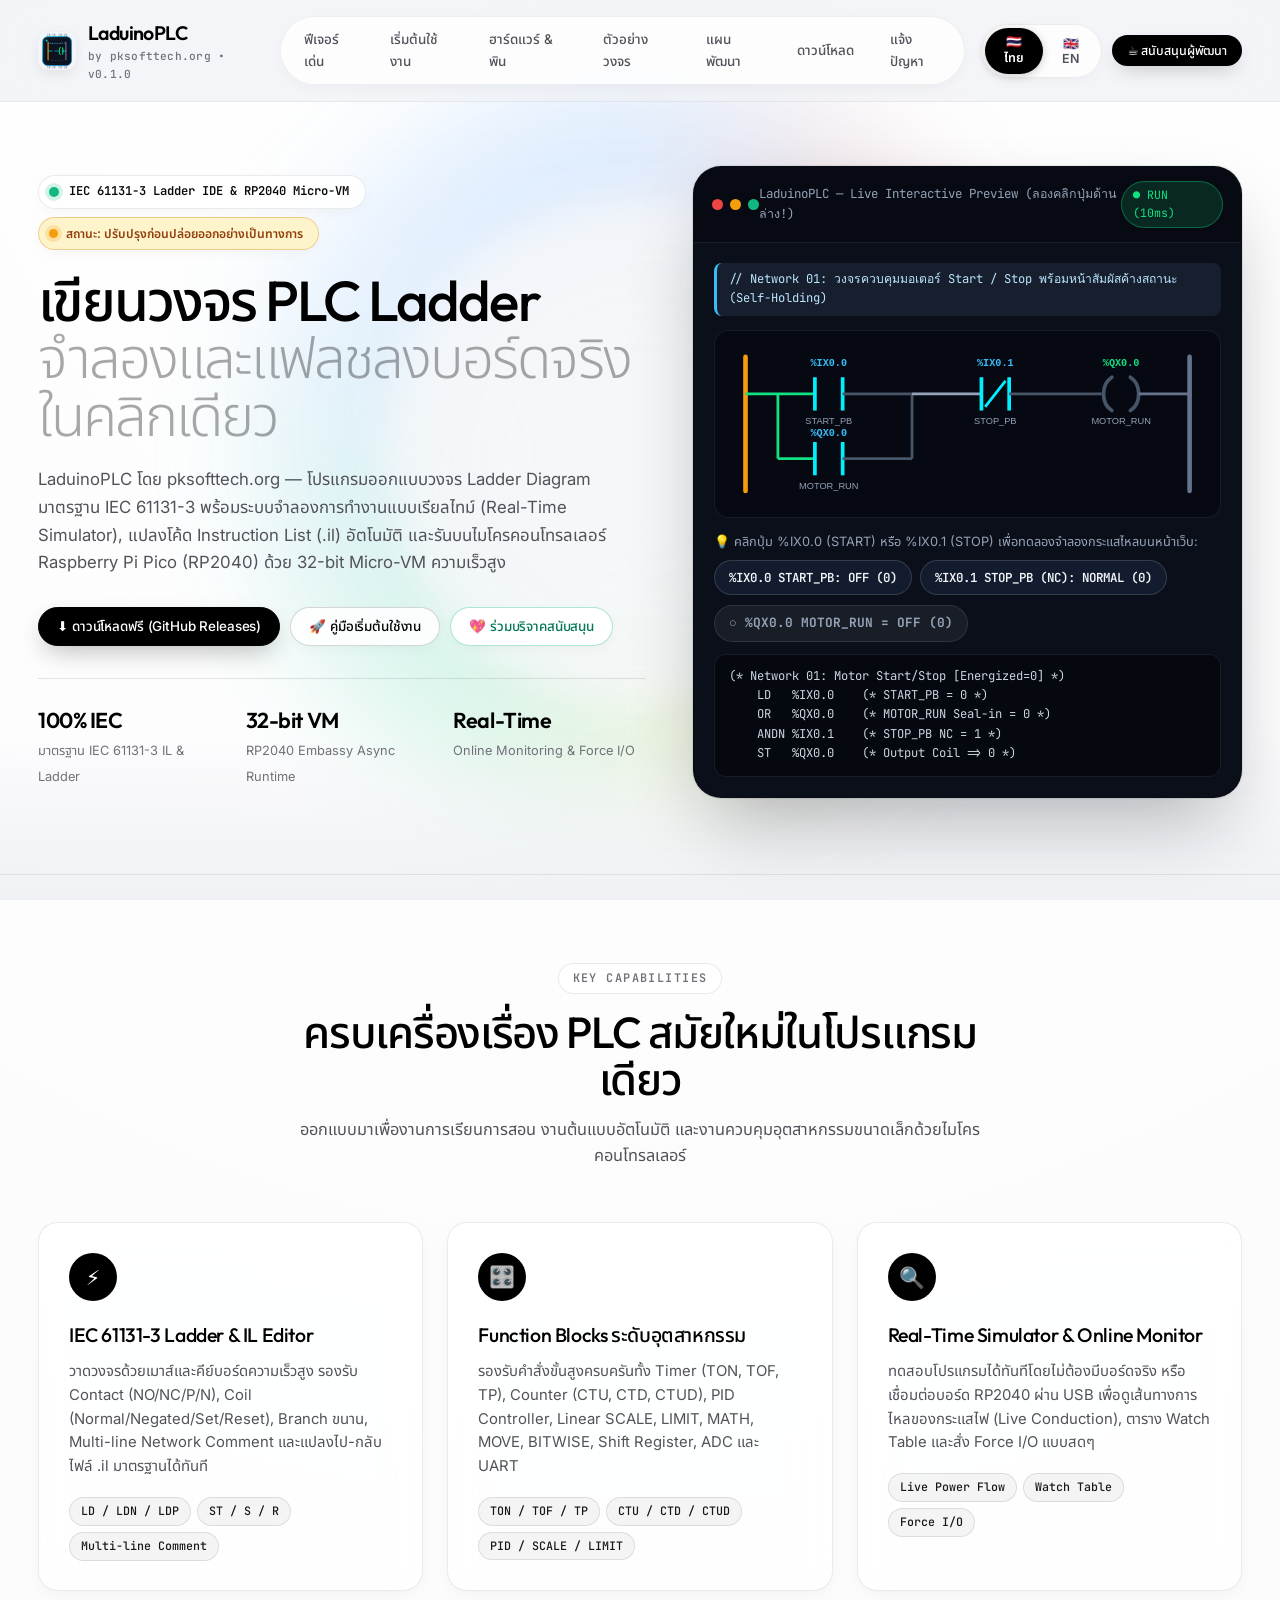
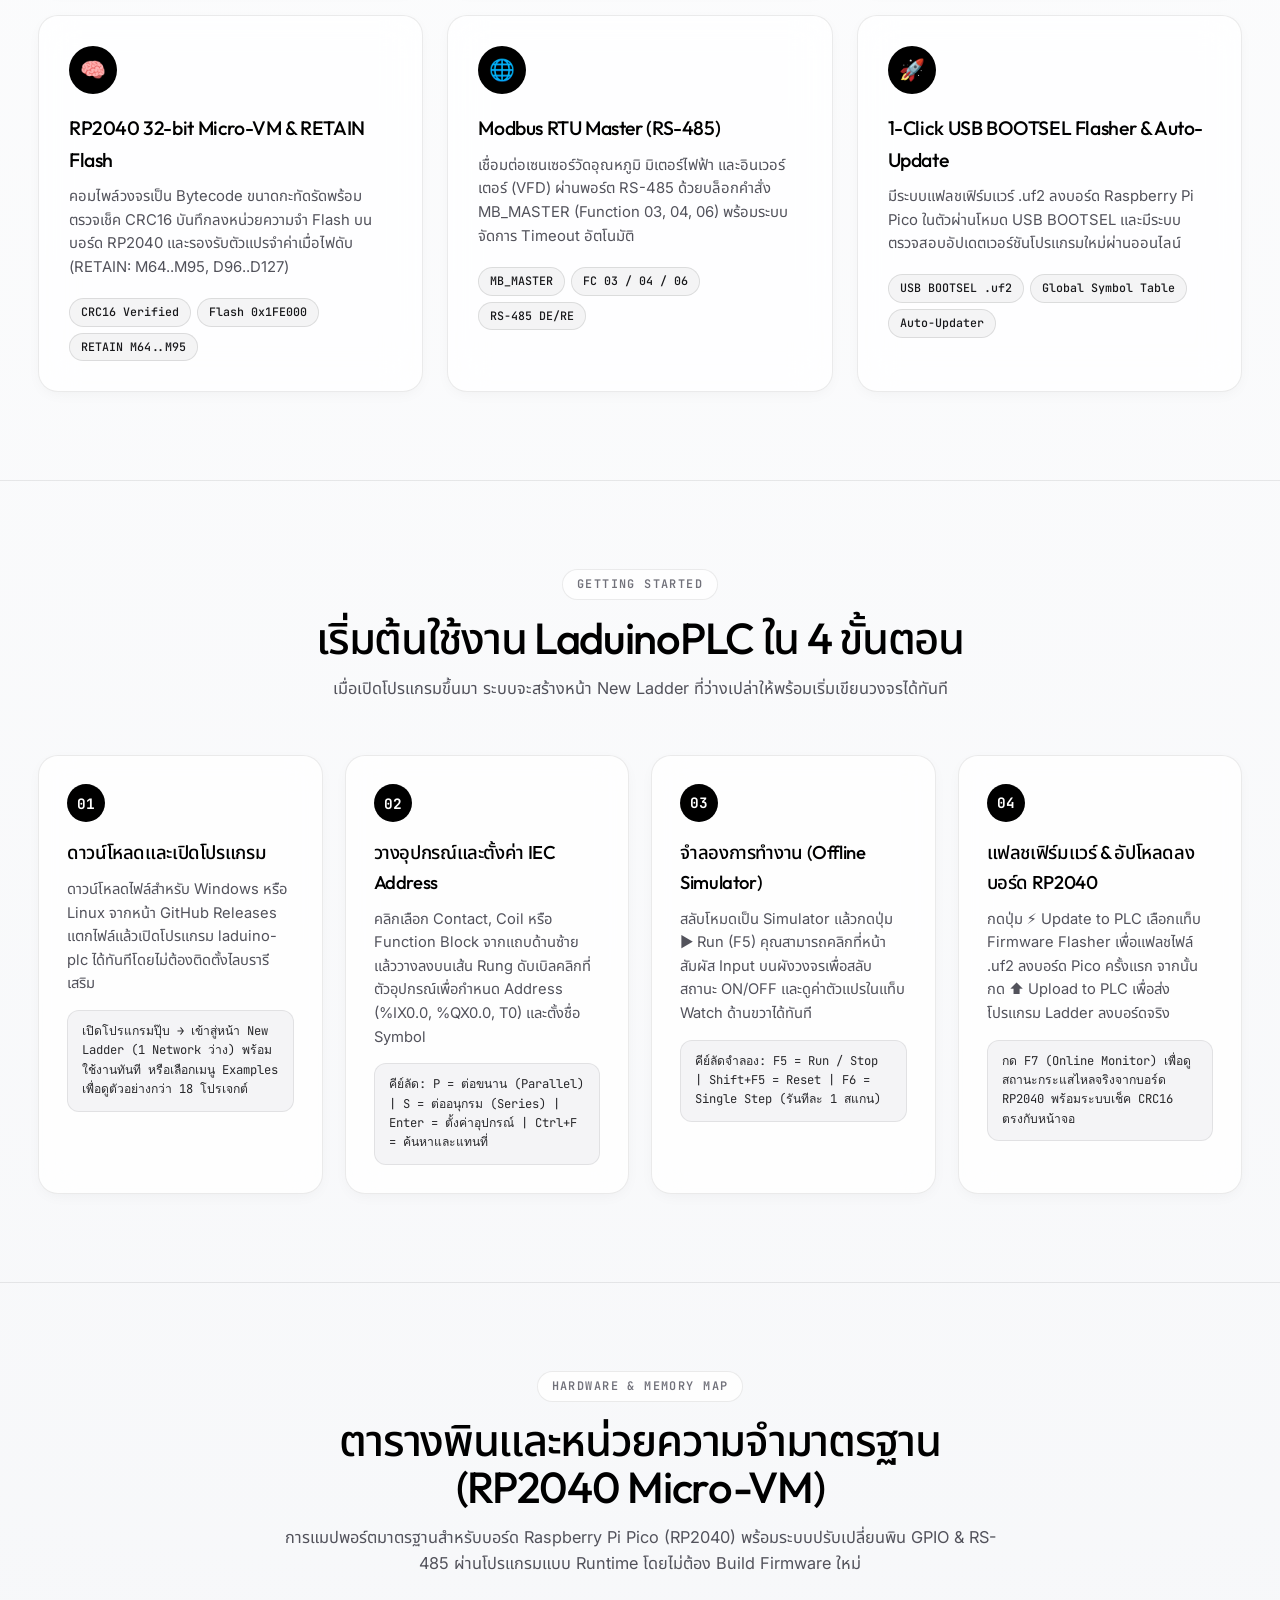
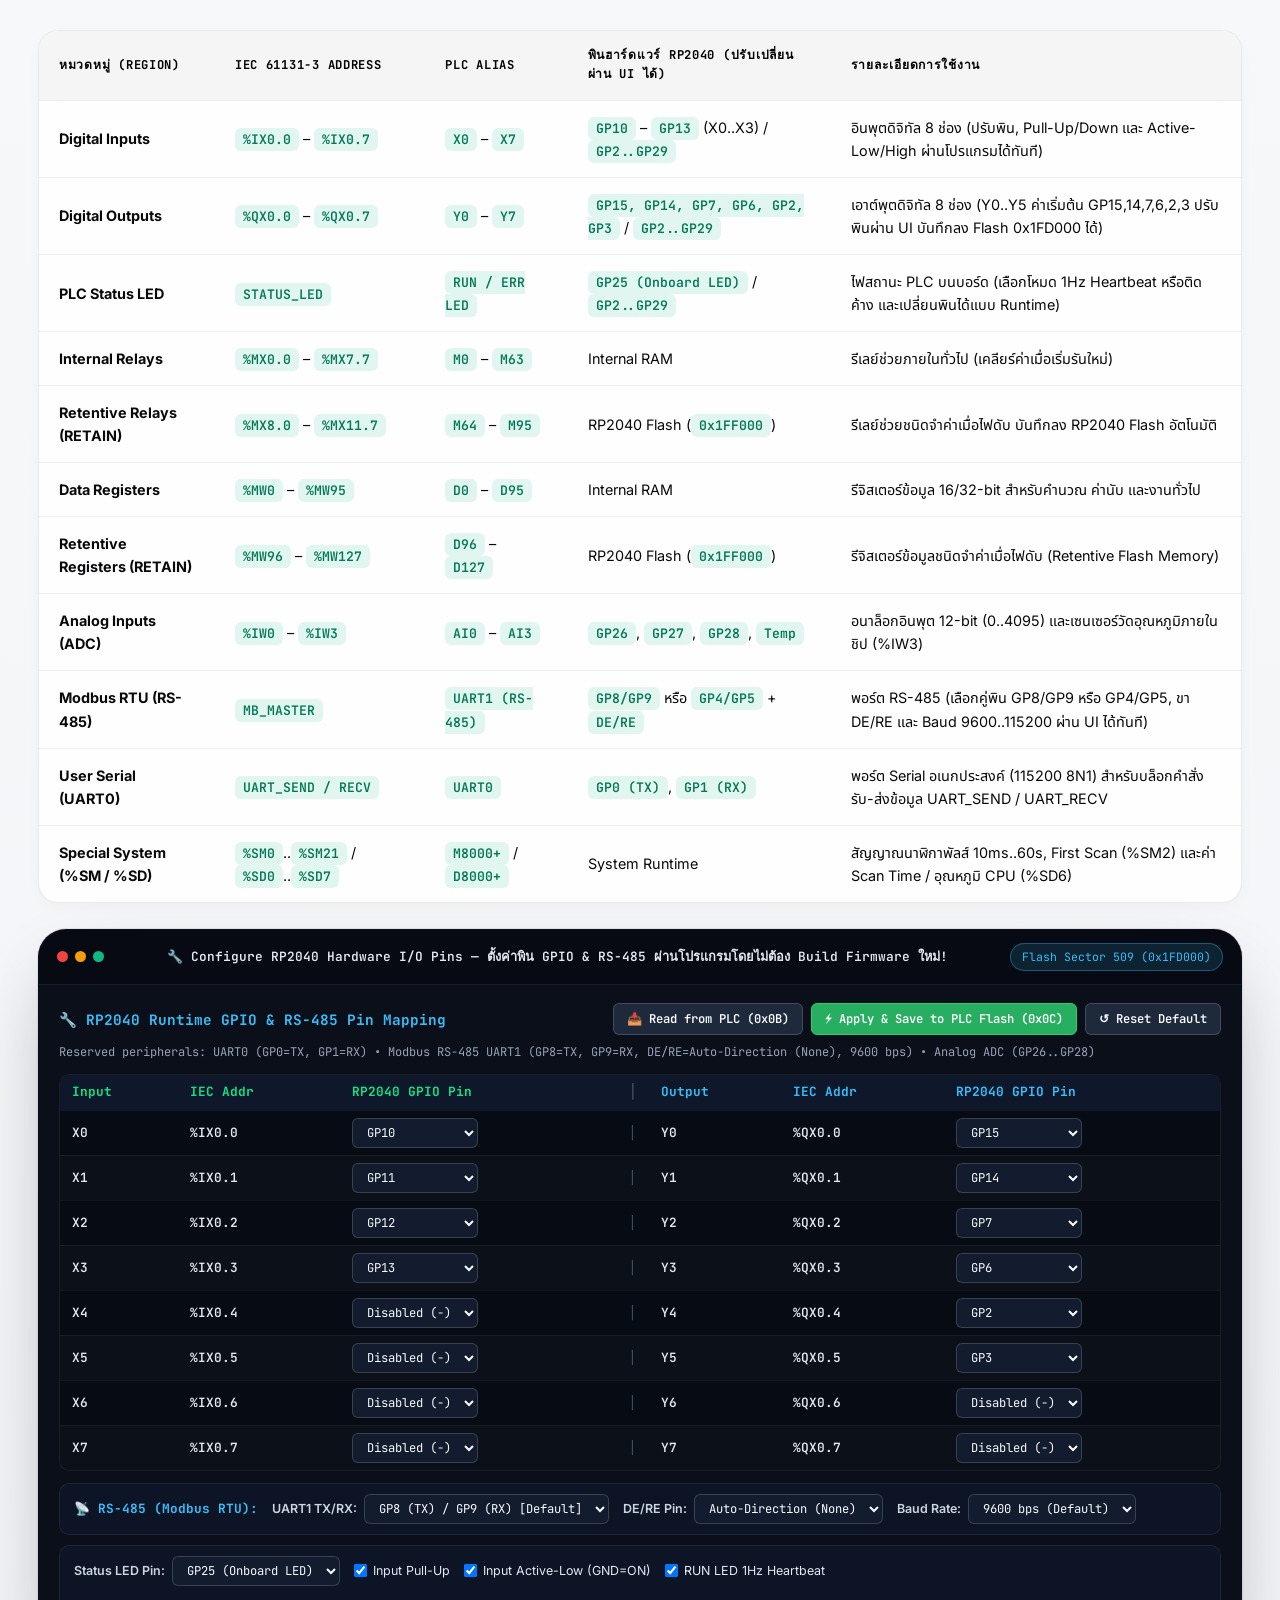
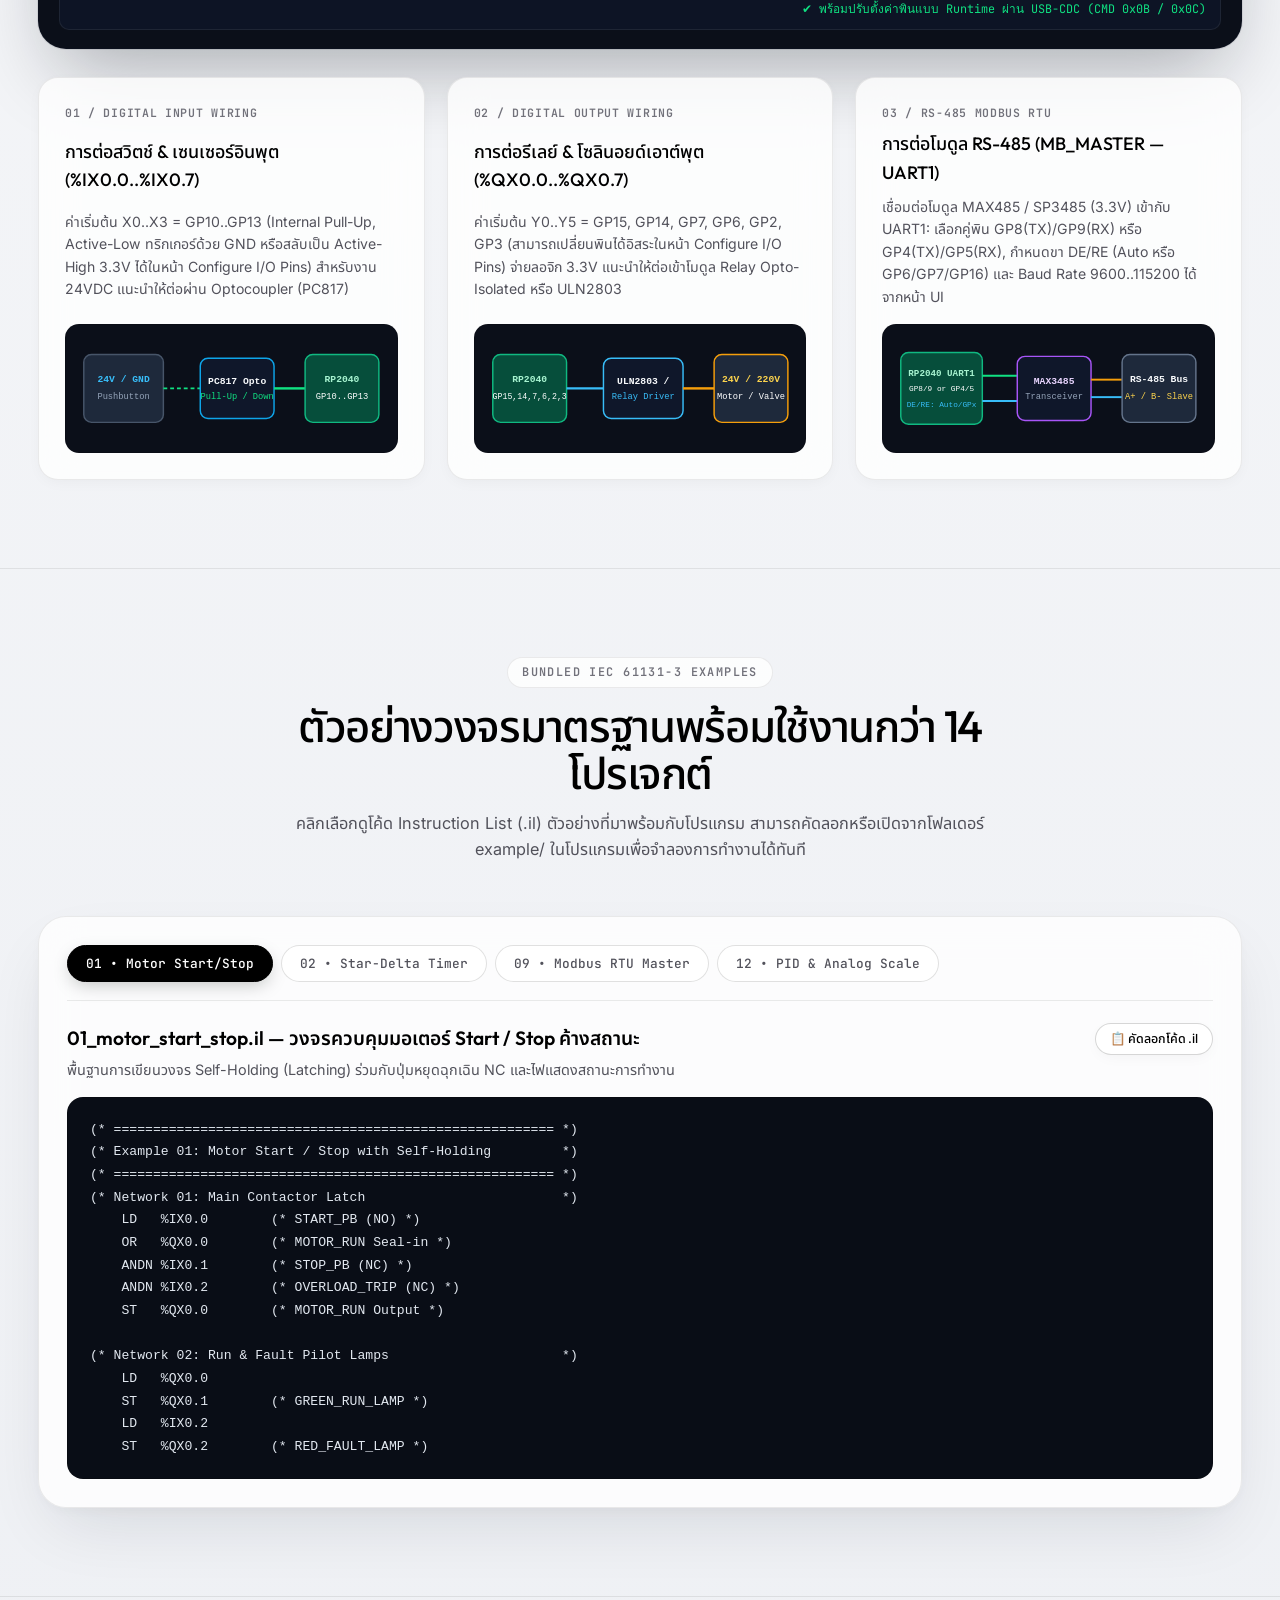
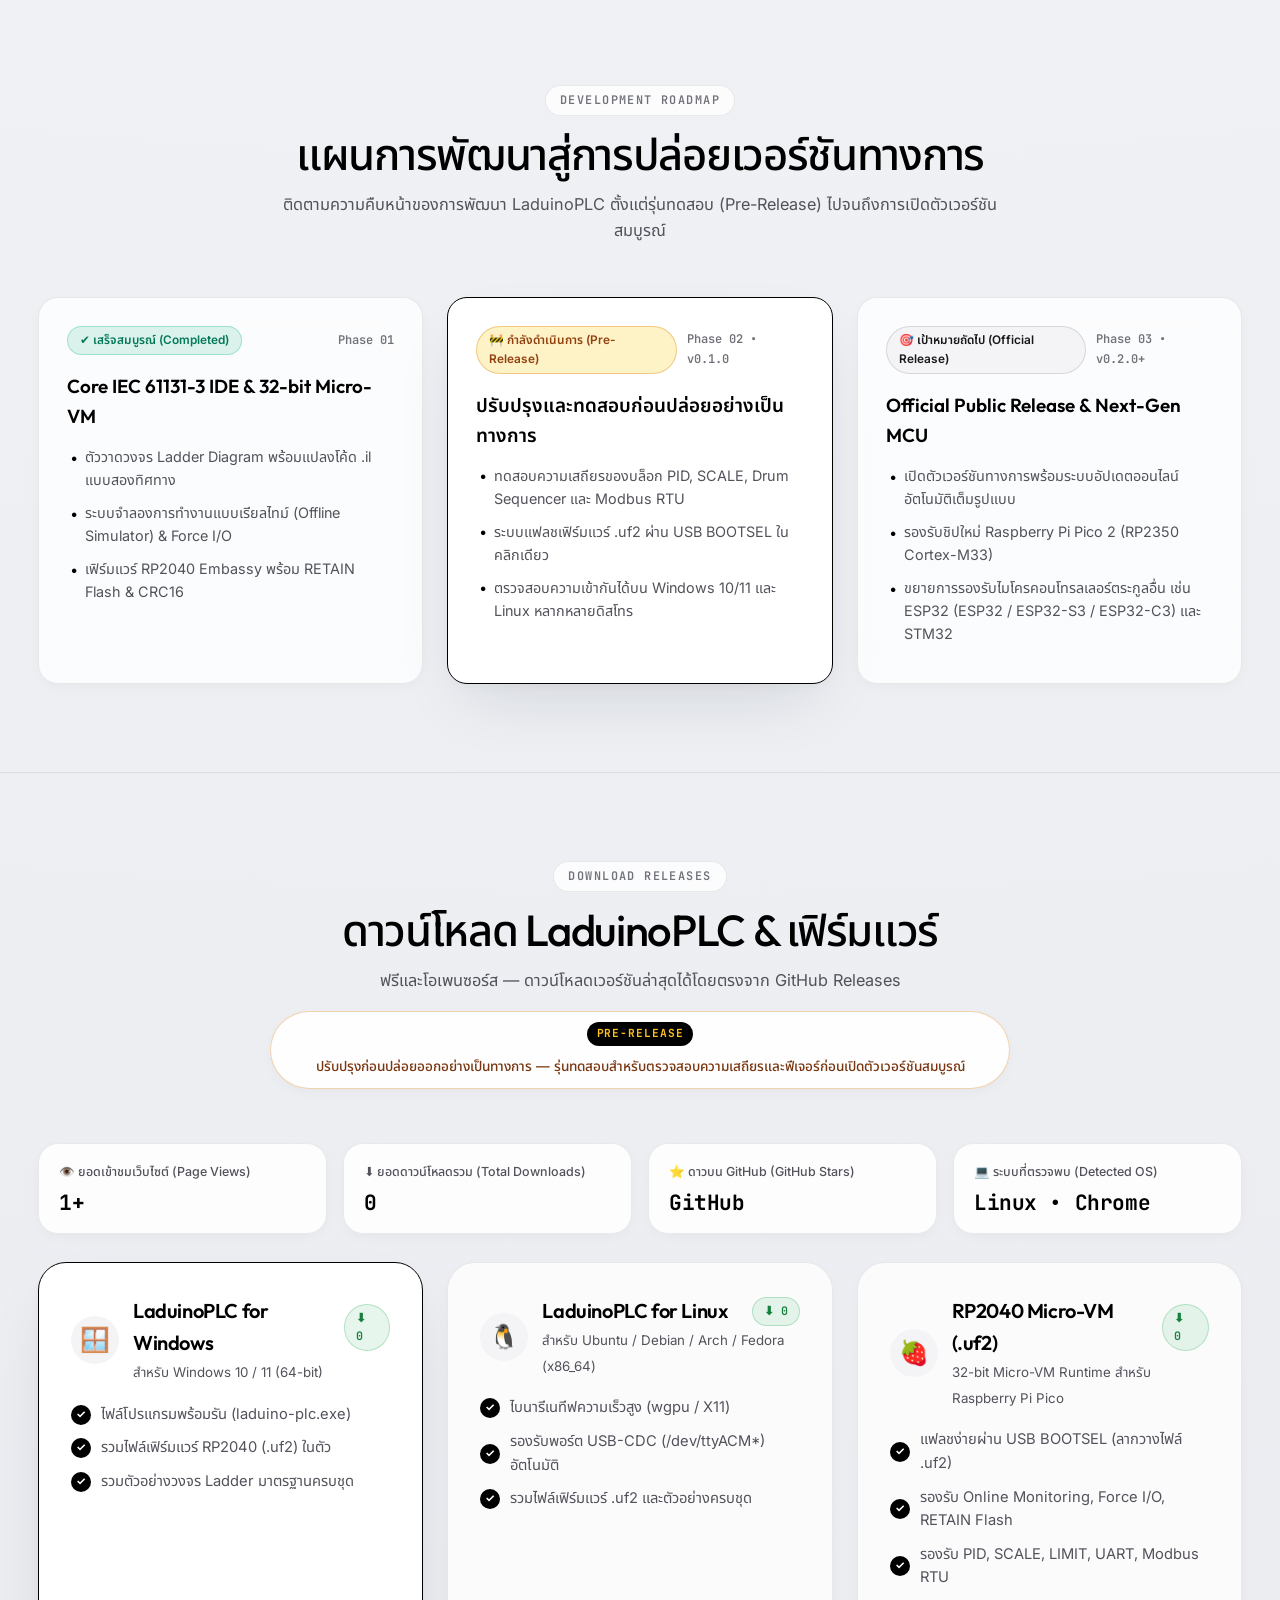
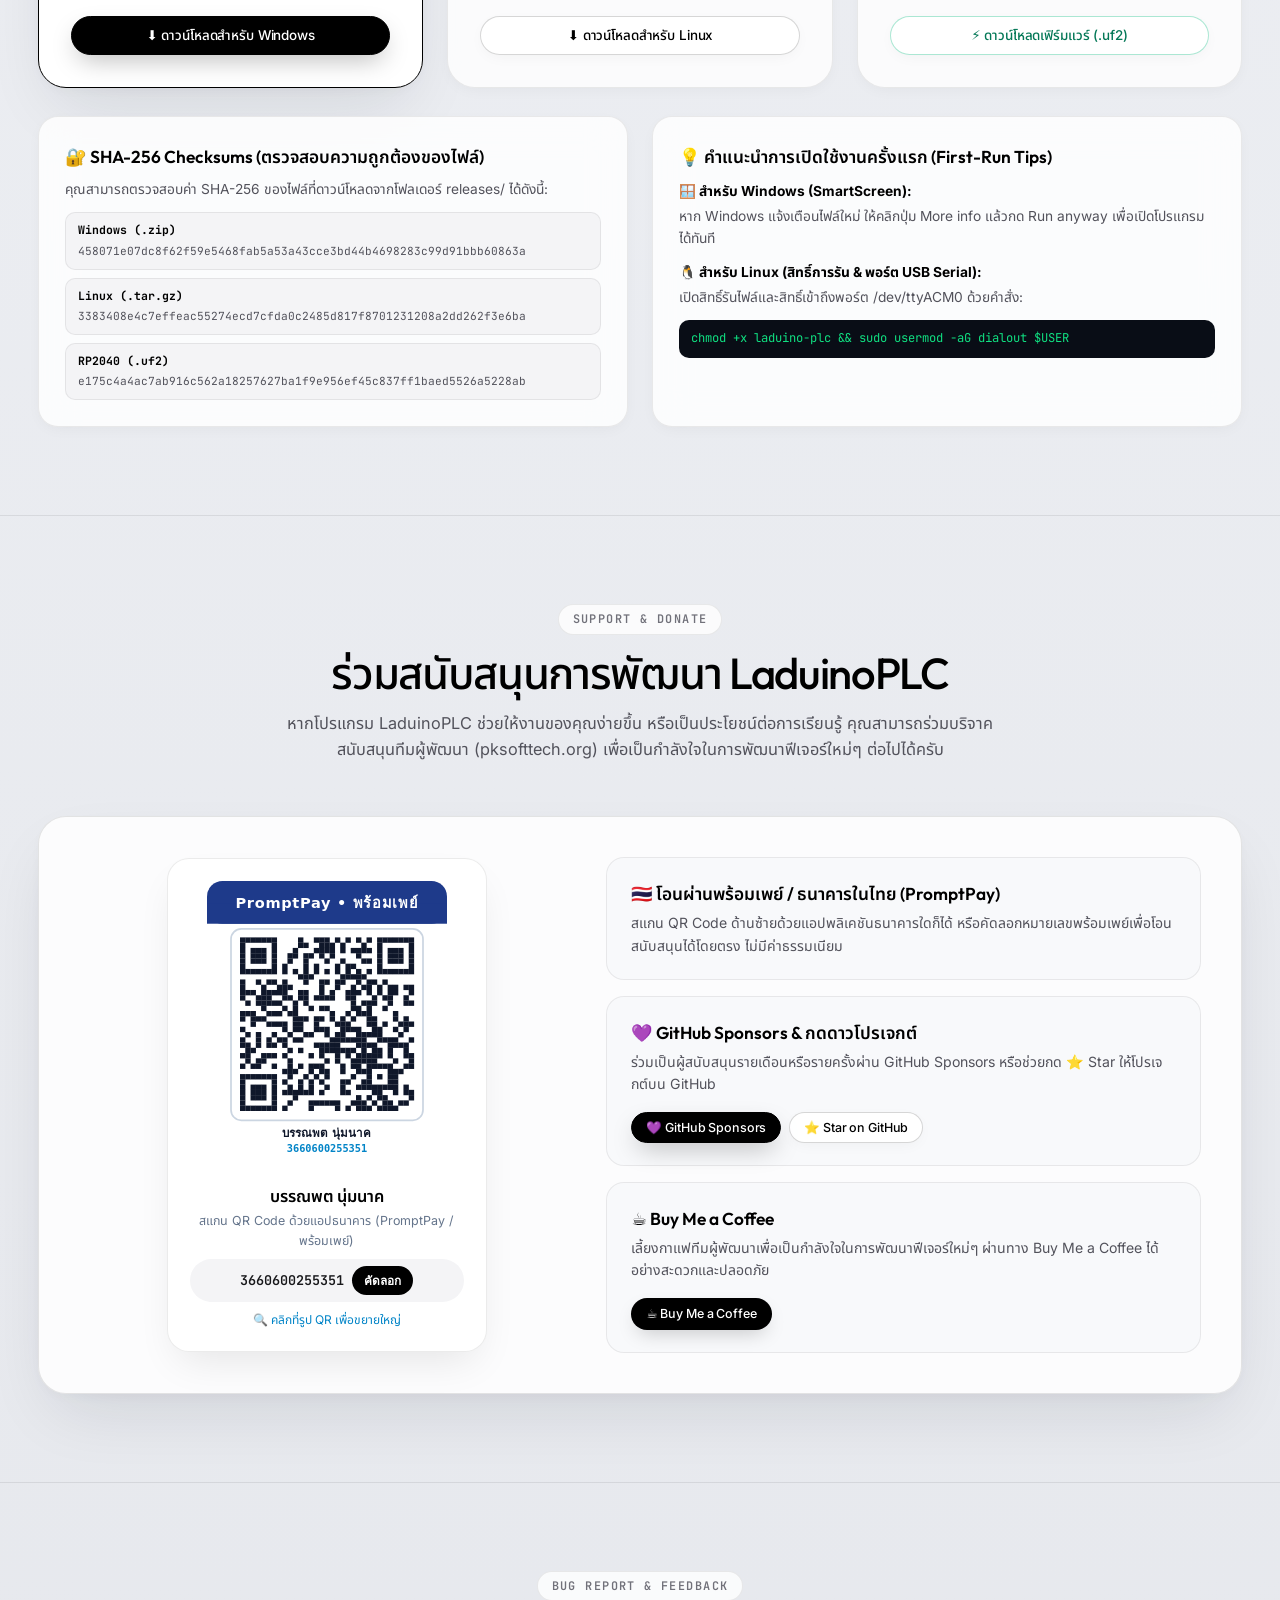
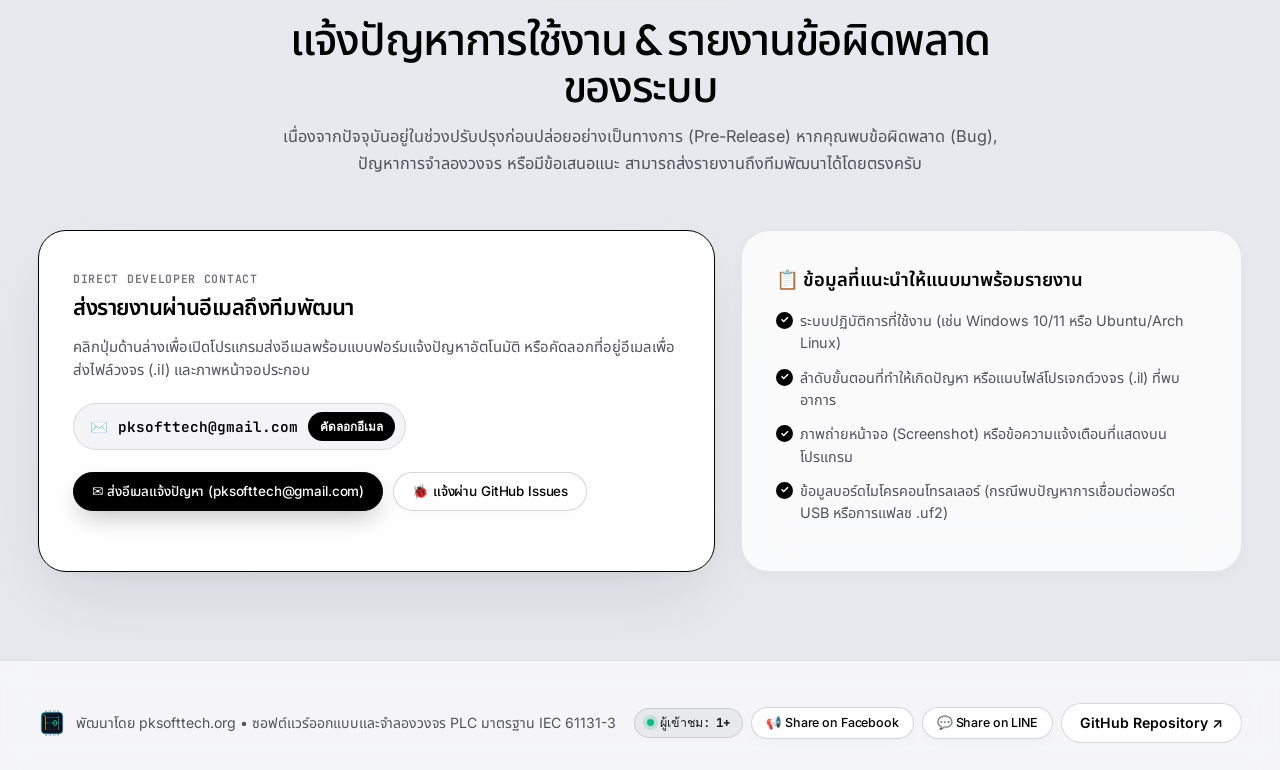
==== commit cd8e9c05: "🔧 build:" ====
--- a/home_page/index.html
+++ b/home_page/index.html
@@ -392,7 +392,7 @@
                 <th data-i18n="th_region">หมวดหมู่ (Region)</th>
                 <th data-i18n="th_iec">IEC 61131-3 Address</th>
                 <th data-i18n="th_alias">PLC Alias</th>
-                <th data-i18n="th_pin">พินฮาร์ดแวร์ RP2040</th>
+                <th data-i18n="th_pin">พินฮาร์ดแวร์ RP2040 (ปรับเปลี่ยนผ่าน UI ได้)</th>
                 <th data-i18n="th_desc">รายละเอียดการใช้งาน</th>
               </tr>
             </thead>
@@ -401,15 +401,22 @@
                 <td><strong>Digital Inputs</strong></td>
                 <td><code>%IX0.0</code> – <code>%IX0.7</code></td>
                 <td><code>X0</code> – <code>X7</code></td>
-                <td><code>GP2</code> – <code>GP7</code>, <code>GP15</code>, <code>GP16</code></td>
-                <td data-i18n="hw_r1_desc">อินพุตดิจิทัล 8 ช่อง (Active-High / Pull-down) พร้อมระบบ Force I/O</td>
+                <td><code>GP10</code> – <code>GP13</code> (X0..X3) / <code>GP2..GP29</code></td>
+                <td data-i18n="hw_r1_desc">อินพุตดิจิทัล 8 ช่อง (ปรับพิน, Pull-Up/Down และ Active-Low/High ผ่านโปรแกรมได้ทันที)</td>
               </tr>
               <tr>
                 <td><strong>Digital Outputs</strong></td>
                 <td><code>%QX0.0</code> – <code>%QX0.7</code></td>
                 <td><code>Y0</code> – <code>Y7</code></td>
-                <td><code>GP25 (LED)</code>, <code>GP8</code> – <code>GP14</code></td>
-                <td data-i18n="hw_r2_desc">เอาต์พุตดิจิทัล 8 ช่อง (Y0 = GP25 LED บนบอร์ด Pico, Y1..Y7 = GP8..GP14)</td>
+                <td><code>GP15, GP14, GP7, GP6, GP2, GP3</code> / <code>GP2..GP29</code></td>
+                <td data-i18n="hw_r2_desc">เอาต์พุตดิจิทัล 8 ช่อง (Y0..Y5 ค่าเริ่มต้น GP15,14,7,6,2,3 ปรับพินผ่าน UI บันทึกลง Flash 0x1FD000 ได้)</td>
+              </tr>
+              <tr>
+                <td><strong>PLC Status LED</strong></td>
+                <td><code>STATUS_LED</code></td>
+                <td><code>RUN / ERR LED</code></td>
+                <td><code>GP25 (Onboard LED)</code> / <code>GP2..GP29</code></td>
+                <td data-i18n="hw_r_led_desc">ไฟสถานะ PLC บนบอร์ด (เลือกโหมด 1Hz Heartbeat หรือติดค้าง และเปลี่ยนพินได้แบบ Runtime)</td>
               </tr>
               <tr>
                 <td><strong>Internal Relays</strong></td>
@@ -422,7 +429,7 @@
                 <td><strong>Retentive Relays (RETAIN)</strong></td>
                 <td><code>%MX8.0</code> – <code>%MX11.7</code></td>
                 <td><code>M64</code> – <code>M95</code></td>
-                <td>RP2040 Flash</td>
+                <td>RP2040 Flash (<code>0x1FF000</code>)</td>
                 <td data-i18n="hw_r4_desc">รีเลย์ช่วยชนิดจำค่าเมื่อไฟดับ บันทึกลง RP2040 Flash อัตโนมัติ</td>
               </tr>
               <tr>
@@ -436,7 +443,7 @@
                 <td><strong>Retentive Registers (RETAIN)</strong></td>
                 <td><code>%MW96</code> – <code>%MW127</code></td>
                 <td><code>D96</code> – <code>D127</code></td>
-                <td>RP2040 Flash</td>
+                <td>RP2040 Flash (<code>0x1FF000</code>)</td>
                 <td data-i18n="hw_r6_desc">รีจิสเตอร์ข้อมูลชนิดจำค่าเมื่อไฟดับ (Retentive Flash Memory)</td>
               </tr>
               <tr>
@@ -449,19 +456,146 @@
               <tr>
                 <td><strong>Modbus RTU (RS-485)</strong></td>
                 <td><code>MB_MASTER</code></td>
-                <td><code>MB0</code> – <code>MB7</code></td>
-                <td><code>GP20 (TX)</code>, <code>GP21 (RX)</code>, <code>GP22 (DE)</code></td>
-                <td data-i18n="hw_r8_desc">พอร์ตสื่อสาร RS-485 Half-Duplex สำหรับบล็อกคำสั่ง MB_MASTER</td>
+                <td><code>UART1 (RS-485)</code></td>
+                <td><code>GP8/GP9</code> หรือ <code>GP4/GP5</code> + <code>DE/RE</code></td>
+                <td data-i18n="hw_r8_desc">พอร์ต RS-485 (เลือกคู่พิน GP8/GP9 หรือ GP4/GP5, ขา DE/RE และ Baud 9600..115200 ผ่าน UI ได้ทันที)</td>
+              </tr>
+              <tr>
+                <td><strong>User Serial (UART0)</strong></td>
+                <td><code>UART_SEND / RECV</code></td>
+                <td><code>UART0</code></td>
+                <td><code>GP0 (TX)</code>, <code>GP1 (RX)</code></td>
+                <td data-i18n="hw_r_uart0_desc">พอร์ต Serial อเนกประสงค์ (115200 8N1) สำหรับบล็อกคำสั่งรับ-ส่งข้อมูล UART_SEND / UART_RECV</td>
               </tr>
               <tr>
                 <td><strong>Special System (%SM / %SD)</strong></td>
-                <td><code>%SM0</code>..<code>%SM11</code> / <code>%SD0</code>..<code>%SD9</code></td>
+                <td><code>%SM0</code>..<code>%SM21</code> / <code>%SD0</code>..<code>%SD7</code></td>
                 <td><code>M8000+</code> / <code>D8000+</code></td>
                 <td>System Runtime</td>
-                <td data-i18n="hw_r9_desc">สัญญาณนาฬิกาพัลส์ 10ms..60s, First Scan (%SM1) และค่า Scan Time / อุณหภูมิ CPU (%SD6)</td>
+                <td data-i18n="hw_r9_desc">สัญญาณนาฬิกาพัลส์ 10ms..60s, First Scan (%SM2) และค่า Scan Time / อุณหภูมิ CPU (%SD6)</td>
               </tr>
             </tbody>
           </table>
+        </div>
+
+        <!-- Interactive Configure RP2040 Hardware I/O Pins Showcase -->
+        <div class="io-config-showcase">
+          <div class="io-config-topbar">
+            <div class="window-dots">
+              <span></span><span></span><span></span>
+            </div>
+            <div class="io-config-window-title" data-i18n="iocfg_win_title">
+              🔧 Configure RP2040 Hardware I/O Pins — ตั้งค่าพิน GPIO & RS-485 ผ่านโปรแกรมโดยไม่ต้อง Build Firmware ใหม่!
+            </div>
+            <div class="io-config-flash-badge">Flash Sector 509 (0x1FD000)</div>
+          </div>
+
+          <div class="io-config-body">
+            <div class="io-config-toolbar">
+              <div class="io-config-heading" data-i18n="iocfg_heading">
+                🔧 RP2040 Runtime GPIO & RS-485 Pin Mapping
+              </div>
+              <div class="io-config-actions">
+                <button type="button" id="btn-iocfg-read" class="iocfg-btn" data-i18n="iocfg_btn_read">
+                  📥 Read from PLC (0x0B)
+                </button>
+                <button type="button" id="btn-iocfg-apply" class="iocfg-btn iocfg-btn-green" data-i18n="iocfg_btn_apply">
+                  ⚡ Apply & Save to PLC Flash (0x0C)
+                </button>
+                <button type="button" id="btn-iocfg-reset" class="iocfg-btn" data-i18n="iocfg_btn_reset">
+                  ↺ Reset Default
+                </button>
+              </div>
+            </div>
+
+            <div id="iocfg-reserved-summary" class="io-config-subtext">
+              Reserved peripherals: UART0 (GP0=TX, GP1=RX) • Modbus RS-485 UART1 (GP8=TX, GP9=RX, DE/RE=Auto-Direction (None), 9600 bps) • Analog ADC (GP26..GP28)
+            </div>
+
+            <div class="io-config-grid-wrap">
+              <table class="io-config-pin-table">
+                <thead>
+                  <tr>
+                    <th class="col-in">Input</th>
+                    <th class="col-in">IEC Addr</th>
+                    <th class="col-in">RP2040 GPIO Pin</th>
+                    <th class="col-sep">│</th>
+                    <th class="col-out">Output</th>
+                    <th class="col-out">IEC Addr</th>
+                    <th class="col-out">RP2040 GPIO Pin</th>
+                  </tr>
+                </thead>
+                <tbody id="iocfg-pin-rows">
+                  <!-- Populated dynamically by app.js -->
+                </tbody>
+              </table>
+            </div>
+
+            <!-- RS-485 (Modbus RTU — UART1) Configuration Bar -->
+            <div class="io-config-rs485-bar">
+              <span class="rs485-label" data-i18n="iocfg_rs485_title">📡 RS-485 (Modbus RTU):</span>
+              <label class="iocfg-field">
+                <span data-i18n="iocfg_uart1_lbl">UART1 TX/RX:</span>
+                <select id="iocfg-rs485-pair" class="iocfg-select">
+                  <option value="gp8_9">GP8 (TX) / GP9 (RX) [Default]</option>
+                  <option value="gp4_5">GP4 (TX) / GP5 (RX) [Alt]</option>
+                </select>
+              </label>
+              <label class="iocfg-field">
+                <span data-i18n="iocfg_dere_lbl">DE/RE Pin:</span>
+                <select id="iocfg-rs485-dere" class="iocfg-select">
+                  <option value="255">Auto-Direction (None)</option>
+                  <option value="6">GP6 (Recommended)</option>
+                  <option value="7">GP7 (Recommended)</option>
+                  <option value="16">GP16 (Recommended)</option>
+                  <option value="17">GP17</option>
+                  <option value="18">GP18</option>
+                  <option value="19">GP19</option>
+                  <option value="20">GP20</option>
+                  <option value="21">GP21</option>
+                  <option value="22">GP22</option>
+                </select>
+              </label>
+              <label class="iocfg-field">
+                <span data-i18n="iocfg_baud_lbl">Baud Rate:</span>
+                <select id="iocfg-rs485-baud" class="iocfg-select">
+                  <option value="9600">9600 bps (Default)</option>
+                  <option value="19200">19200 bps</option>
+                  <option value="38400">38400 bps</option>
+                  <option value="57600">57600 bps</option>
+                  <option value="115200">115200 bps</option>
+                </select>
+              </label>
+            </div>
+
+            <!-- Electrical & Status LED Options Row -->
+            <div class="io-config-options-bar">
+              <label class="iocfg-field">
+                <span data-i18n="iocfg_led_lbl">Status LED Pin:</span>
+                <select id="iocfg-led-pin" class="iocfg-select">
+                  <option value="25">GP25 (Onboard LED)</option>
+                  <option value="255">Disabled (-)</option>
+                  <option value="16">GP16</option>
+                  <option value="22">GP22</option>
+                </select>
+              </label>
+              <label class="iocfg-check">
+                <input type="checkbox" id="iocfg-pullup" checked />
+                <span data-i18n="iocfg_pullup_lbl">Input Pull-Up</span>
+              </label>
+              <label class="iocfg-check">
+                <input type="checkbox" id="iocfg-activelow" checked />
+                <span data-i18n="iocfg_activelow_lbl">Input Active-Low (GND=ON)</span>
+              </label>
+              <label class="iocfg-check">
+                <input type="checkbox" id="iocfg-heartbeat" checked />
+                <span data-i18n="iocfg_hb_lbl">RUN LED 1Hz Heartbeat</span>
+              </label>
+              <span id="iocfg-status-toast" class="iocfg-toast" data-i18n="iocfg_toast_ready">
+                ✔ พร้อมปรับตั้งค่าพินแบบ Runtime ผ่าน USB-CDC (CMD 0x0B / 0x0C)
+              </span>
+            </div>
+          </div>
         </div>
 
         <!-- Hardware Wiring Schematics (3 Cards) -->
@@ -470,21 +604,21 @@
             <span class="wiring-tag" data-i18n="wire_1_tag">01 / DIGITAL INPUT WIRING</span>
             <h3 data-i18n="wire_1_title">การต่อสวิตช์ & เซนเซอร์อินพุต (%IX0.0..%IX0.7)</h3>
             <p data-i18n="wire_1_desc">
-              พิน GP0..GP7 ตั้งค่าเป็น Internal Pull-Down (Active-High 3.3V) สำหรับงานอุตสาหกรรม 24VDC แนะนำให้ต่อผ่านโมดูล Optocoupler (เช่น PC817)
+              ค่าเริ่มต้น X0..X3 = GP10..GP13 (Internal Pull-Up, Active-Low ทริกเกอร์ด้วย GND หรือสลับเป็น Active-High 3.3V ได้ในหน้า Configure I/O Pins) สำหรับงาน 24VDC แนะนำให้ต่อผ่าน Optocoupler (PC817)
             </p>
             <div class="wiring-svg-box">
               <svg viewBox="0 0 320 110" fill="none" xmlns="http://www.w3.org/2000/svg">
                 <rect x="8" y="20" width="82" height="70" rx="8" fill="#1E293B" stroke="#475569" stroke-width="1.5"/>
-                <text x="49" y="48" text-anchor="middle" fill="#38BDF8" font-family="monospace" font-size="10" font-weight="700">24V / 3.3V</text>
+                <text x="49" y="48" text-anchor="middle" fill="#38BDF8" font-family="monospace" font-size="10" font-weight="700">24V / GND</text>
                 <text x="49" y="66" text-anchor="middle" fill="#94A3B8" font-family="monospace" font-size="9">Pushbutton</text>
                 <line x1="90" y1="55" x2="128" y2="55" stroke="#10E182" stroke-width="2" stroke-dasharray="4 3"/>
                 <rect x="128" y="24" width="76" height="62" rx="8" fill="#0F172A" stroke="#0EA5E9" stroke-width="1.5"/>
                 <text x="166" y="50" text-anchor="middle" fill="#F8FAFC" font-family="monospace" font-size="10" font-weight="700">PC817 Opto</text>
-                <text x="166" y="66" text-anchor="middle" fill="#10E182" font-family="monospace" font-size="9">3.3V Logic</text>
+                <text x="166" y="66" text-anchor="middle" fill="#10E182" font-family="monospace" font-size="9">Pull-Up / Down</text>
                 <line x1="204" y1="55" x2="236" y2="55" stroke="#10E182" stroke-width="2.5"/>
                 <rect x="236" y="20" width="76" height="70" rx="8" fill="#064E3B" stroke="#10B981" stroke-width="1.5"/>
                 <text x="274" y="48" text-anchor="middle" fill="#A7F3D0" font-family="monospace" font-size="10" font-weight="700">RP2040</text>
-                <text x="274" y="66" text-anchor="middle" fill="#FFFFFF" font-family="monospace" font-size="9">GP0..GP7</text>
+                <text x="274" y="66" text-anchor="middle" fill="#FFFFFF" font-family="monospace" font-size="9">GP10..GP13</text>
               </svg>
             </div>
           </div>
@@ -493,13 +627,13 @@
             <span class="wiring-tag" data-i18n="wire_2_tag">02 / DIGITAL OUTPUT WIRING</span>
             <h3 data-i18n="wire_2_title">การต่อรีเลย์ & โซลินอยด์เอาต์พุต (%QX0.0..%QX0.7)</h3>
             <p data-i18n="wire_2_desc">
-              พิน GP25 (LED Y0) และ GP8..GP14 (Y1..Y7) จ่ายลอจิก 3.3V แนะนำให้ต่อเข้าโมดูล Relay Opto-Isolated หรือไอซี ULN2803 เพื่อขับโหลดกำลังสูง
+              ค่าเริ่มต้น Y0..Y5 = GP15, GP14, GP7, GP6, GP2, GP3 (สามารถเปลี่ยนพินได้อิสระในหน้า Configure I/O Pins) จ่ายลอจิก 3.3V แนะนำให้ต่อเข้าโมดูล Relay Opto-Isolated หรือ ULN2803
             </p>
             <div class="wiring-svg-box">
               <svg viewBox="0 0 320 110" fill="none" xmlns="http://www.w3.org/2000/svg">
                 <rect x="8" y="20" width="76" height="70" rx="8" fill="#064E3B" stroke="#10B981" stroke-width="1.5"/>
                 <text x="46" y="48" text-anchor="middle" fill="#A7F3D0" font-family="monospace" font-size="10" font-weight="700">RP2040</text>
-                <text x="46" y="66" text-anchor="middle" fill="#FFFFFF" font-family="monospace" font-size="9">GP8..GP14</text>
+                <text x="46" y="66" text-anchor="middle" fill="#FFFFFF" font-family="monospace" font-size="8.5">GP15,14,7,6,2,3</text>
                 <line x1="84" y1="55" x2="122" y2="55" stroke="#38BDF8" stroke-width="2.5"/>
                 <rect x="122" y="24" width="82" height="62" rx="8" fill="#0F172A" stroke="#38BDF8" stroke-width="1.5"/>
                 <text x="163" y="50" text-anchor="middle" fill="#F8FAFC" font-family="monospace" font-size="10" font-weight="700">ULN2803 /</text>
@@ -514,16 +648,16 @@
 
           <div class="wiring-card">
             <span class="wiring-tag" data-i18n="wire_3_tag">03 / RS-485 MODBUS RTU</span>
-            <h3 data-i18n="wire_3_title">การต่อโมดูล RS-485 (MB_MASTER)</h3>
+            <h3 data-i18n="wire_3_title">การต่อโมดูล RS-485 (MB_MASTER — UART1)</h3>
             <p data-i18n="wire_3_desc">
-              เชื่อมต่อโมดูล MAX485 / SP3485 (3.3V) เข้ากับพิน UART พร้อมพินควบคุมทิศทาง DE/RE อัตโนมัติ สำหรับอ่านค่าเซนเซอร์และสั่งงานอินเวอร์เตอร์
+              เชื่อมต่อโมดูล MAX485 / SP3485 (3.3V) เข้ากับ UART1: เลือกคู่พิน GP8(TX)/GP9(RX) หรือ GP4(TX)/GP5(RX), กำหนดขา DE/RE (Auto หรือ GP6/GP7/GP16) และ Baud Rate 9600..115200 ได้จากหน้า UI
             </p>
             <div class="wiring-svg-box">
               <svg viewBox="0 0 320 110" fill="none" xmlns="http://www.w3.org/2000/svg">
                 <rect x="8" y="18" width="84" height="74" rx="8" fill="#064E3B" stroke="#10B981" stroke-width="1.5"/>
-                <text x="50" y="42" text-anchor="middle" fill="#A7F3D0" font-family="monospace" font-size="9.5" font-weight="700">RP2040 UART</text>
-                <text x="50" y="58" text-anchor="middle" fill="#FFFFFF" font-family="monospace" font-size="8.5">TX / RX</text>
-                <text x="50" y="74" text-anchor="middle" fill="#38BDF8" font-family="monospace" font-size="8.5">DE/RE Control</text>
+                <text x="50" y="42" text-anchor="middle" fill="#A7F3D0" font-family="monospace" font-size="9.5" font-weight="700">RP2040 UART1</text>
+                <text x="50" y="58" text-anchor="middle" fill="#FFFFFF" font-family="monospace" font-size="8">GP8/9 or GP4/5</text>
+                <text x="50" y="74" text-anchor="middle" fill="#38BDF8" font-family="monospace" font-size="8">DE/RE: Auto/GPx</text>
                 <line x1="92" y1="42" x2="128" y2="42" stroke="#10E182" stroke-width="2"/>
                 <line x1="92" y1="68" x2="128" y2="68" stroke="#38BDF8" stroke-width="2"/>
                 <rect x="128" y="22" width="76" height="66" rx="8" fill="#0F172A" stroke="#A855F7" stroke-width="1.5"/>
--- a/home_page/styles.css
+++ b/home_page/styles.css
@@ -910,6 +910,224 @@
   background: rgba(16, 185, 129, 0.12);
   padding: 3px 8px;
   border-radius: 6px;
+}
+
+/* ============================================================================
+ * Interactive Configure RP2040 Hardware I/O Pins Showcase Card
+ * ============================================================================ */
+.io-config-showcase {
+  margin-top: 26px;
+  background: #0b0f19;
+  color: #f8fafc;
+  border: 1px solid rgba(15, 23, 42, 0.25);
+  border-radius: var(--radius-lg);
+  box-shadow: var(--shadow-sim);
+  overflow: hidden;
+}
+
+.io-config-topbar {
+  display: flex;
+  align-items: center;
+  justify-content: space-between;
+  flex-wrap: wrap;
+  gap: 10px;
+  padding: 13px 18px;
+  background: #070a12;
+  border-bottom: 1px solid rgba(255, 255, 255, 0.08);
+}
+
+.io-config-window-title {
+  font-family: var(--font-mono);
+  font-size: 0.8rem;
+  color: #e2e8f0;
+  font-weight: 600;
+}
+
+.io-config-flash-badge {
+  font-family: var(--font-mono);
+  font-size: 0.72rem;
+  padding: 4px 11px;
+  border-radius: var(--radius-pill);
+  background: rgba(56, 189, 248, 0.14);
+  color: #38bdf8;
+  border: 1px solid rgba(56, 189, 248, 0.35);
+}
+
+.io-config-body {
+  padding: 18px 20px;
+}
+
+.io-config-toolbar {
+  display: flex;
+  align-items: center;
+  justify-content: space-between;
+  flex-wrap: wrap;
+  gap: 12px;
+  margin-bottom: 8px;
+}
+
+.io-config-heading {
+  font-family: var(--font-mono);
+  font-size: 0.9rem;
+  font-weight: 700;
+  color: #38bdf8;
+}
+
+.io-config-actions {
+  display: flex;
+  flex-wrap: wrap;
+  gap: 8px;
+}
+
+.iocfg-btn {
+  font-family: var(--font-mono);
+  font-size: 0.76rem;
+  font-weight: 600;
+  padding: 7px 13px;
+  border-radius: 6px;
+  border: 1px solid rgba(255, 255, 255, 0.16);
+  background: #1e293b;
+  color: #f8fafc;
+  cursor: pointer;
+  transition: all 0.2s ease;
+}
+
+.iocfg-btn:hover {
+  background: #334155;
+  border-color: #38bdf8;
+}
+
+.iocfg-btn-green {
+  background: #27ae60;
+  border-color: #2ecc71;
+  color: #ffffff;
+}
+
+.iocfg-btn-green:hover {
+  background: #219653;
+  border-color: #a7f3d0;
+}
+
+.io-config-subtext {
+  font-family: var(--font-mono);
+  font-size: 0.75rem;
+  color: #94a3b8;
+  margin-bottom: 12px;
+}
+
+.io-config-grid-wrap {
+  overflow-x: auto;
+  border: 1px solid rgba(255, 255, 255, 0.08);
+  border-radius: 10px;
+  background: #070b13;
+  margin-bottom: 12px;
+}
+
+.io-config-pin-table {
+  width: 100%;
+  border-collapse: collapse;
+}
+
+.io-config-pin-table th,
+.io-config-pin-table td {
+  padding: 7px 12px;
+  border-bottom: 1px solid rgba(255, 255, 255, 0.05);
+  font-size: 0.8rem;
+}
+
+.io-config-pin-table th {
+  background: #0f172a;
+  text-transform: none;
+  letter-spacing: 0;
+}
+
+.io-config-pin-table th.col-in {
+  color: #10e182;
+}
+
+.io-config-pin-table th.col-out {
+  color: #38bdf8;
+}
+
+.io-config-pin-table .col-sep {
+  color: #475569;
+  text-align: center;
+  width: 24px;
+}
+
+.io-config-pin-table .mono-cell {
+  font-family: var(--font-mono);
+  color: #e2e8f0;
+  font-weight: 600;
+}
+
+.io-config-pin-table tr:nth-child(even) td {
+  background: rgba(255, 255, 255, 0.02);
+}
+
+.iocfg-select {
+  font-family: var(--font-mono);
+  font-size: 0.76rem;
+  padding: 5px 10px;
+  border-radius: 6px;
+  border: 1px solid rgba(255, 255, 255, 0.16);
+  background: #131c2e;
+  color: #f8fafc;
+  outline: none;
+  cursor: pointer;
+}
+
+.iocfg-select:focus {
+  border-color: #38bdf8;
+}
+
+.io-config-rs485-bar,
+.io-config-options-bar {
+  display: flex;
+  align-items: center;
+  flex-wrap: wrap;
+  gap: 14px;
+  padding: 10px 14px;
+  border-radius: 10px;
+  background: rgba(15, 23, 42, 0.75);
+  border: 1px solid rgba(255, 255, 255, 0.07);
+  margin-bottom: 10px;
+}
+
+.io-config-options-bar {
+  margin-bottom: 0;
+}
+
+.rs485-label {
+  font-family: var(--font-mono);
+  font-size: 0.8rem;
+  font-weight: 700;
+  color: #38bdf8;
+}
+
+.iocfg-field {
+  display: inline-flex;
+  align-items: center;
+  gap: 7px;
+  font-size: 0.78rem;
+  font-weight: 600;
+  color: #cbd5e1;
+}
+
+.iocfg-check {
+  display: inline-flex;
+  align-items: center;
+  gap: 6px;
+  font-size: 0.78rem;
+  color: #e2e8f0;
+  cursor: pointer;
+}
+
+.iocfg-toast {
+  margin-left: auto;
+  font-family: var(--font-mono);
+  font-size: 0.74rem;
+  color: #10e182;
 }
 
 /* ============================================================================
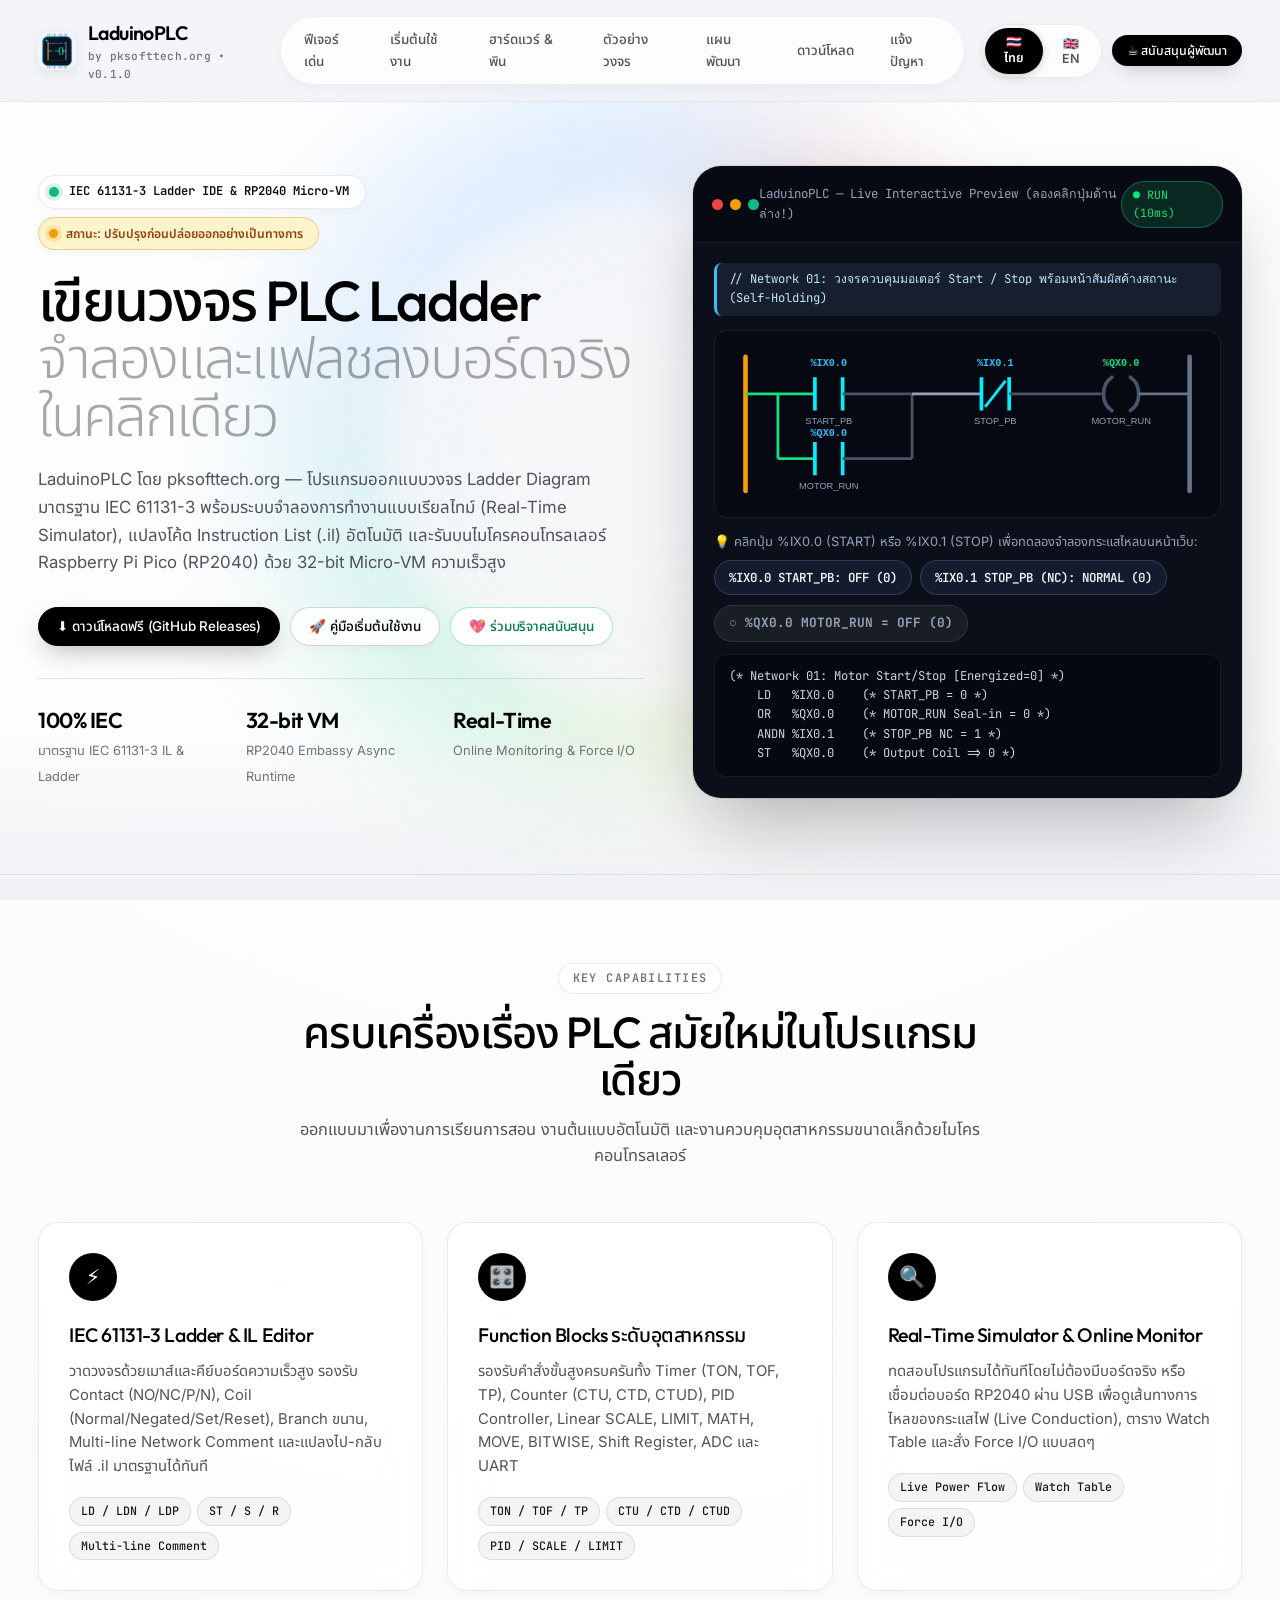
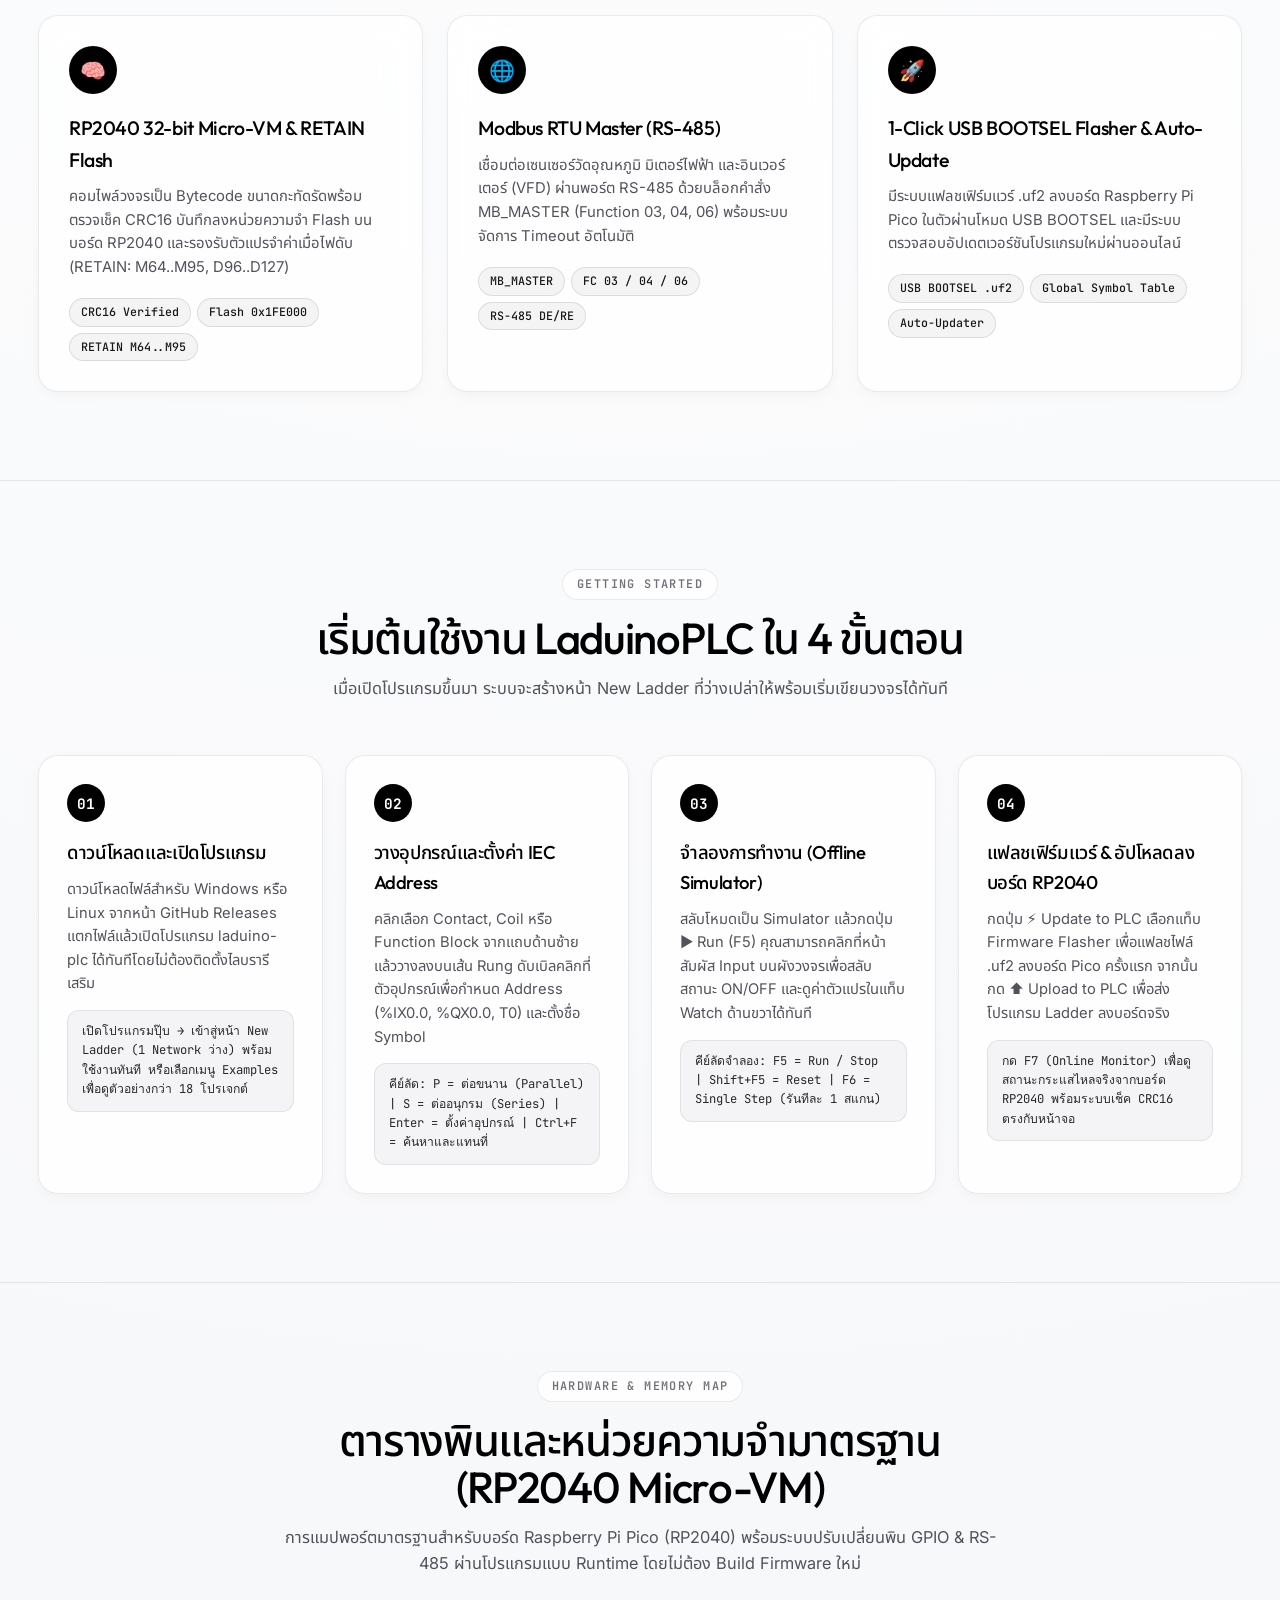
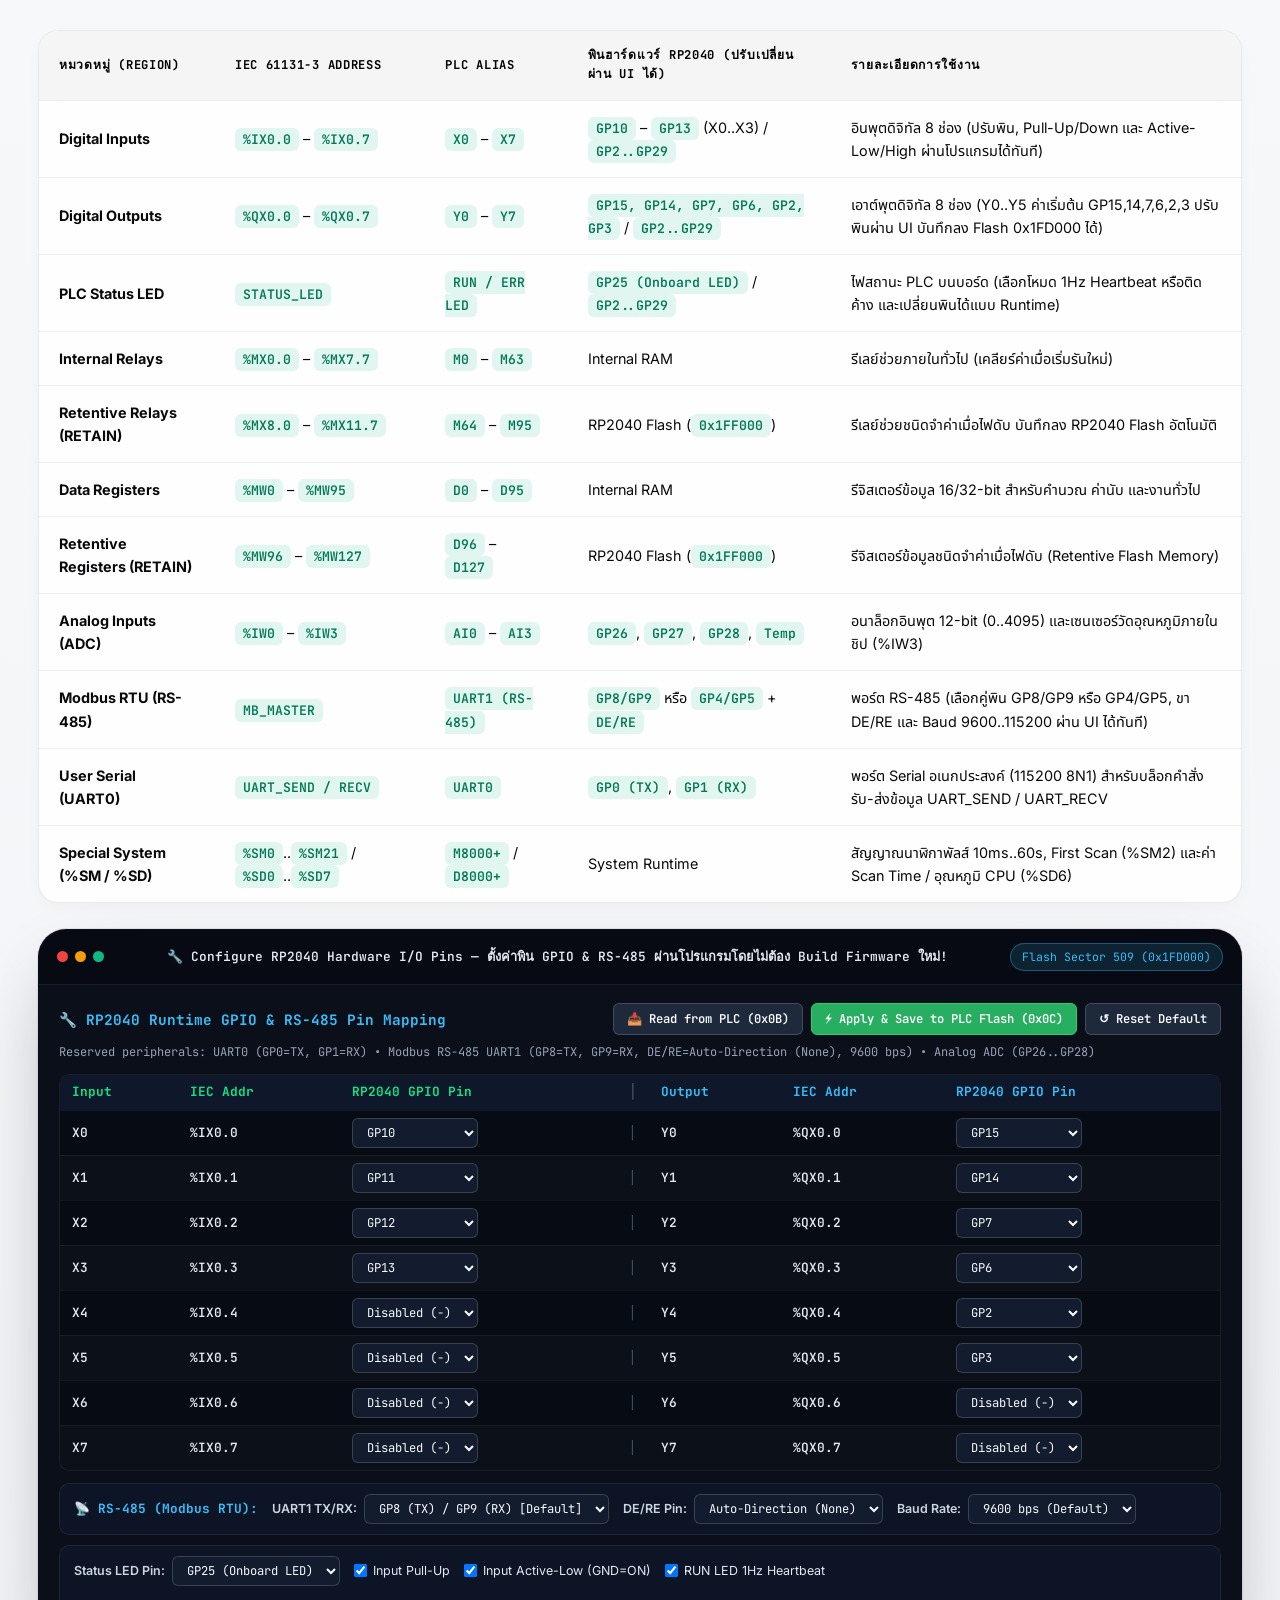
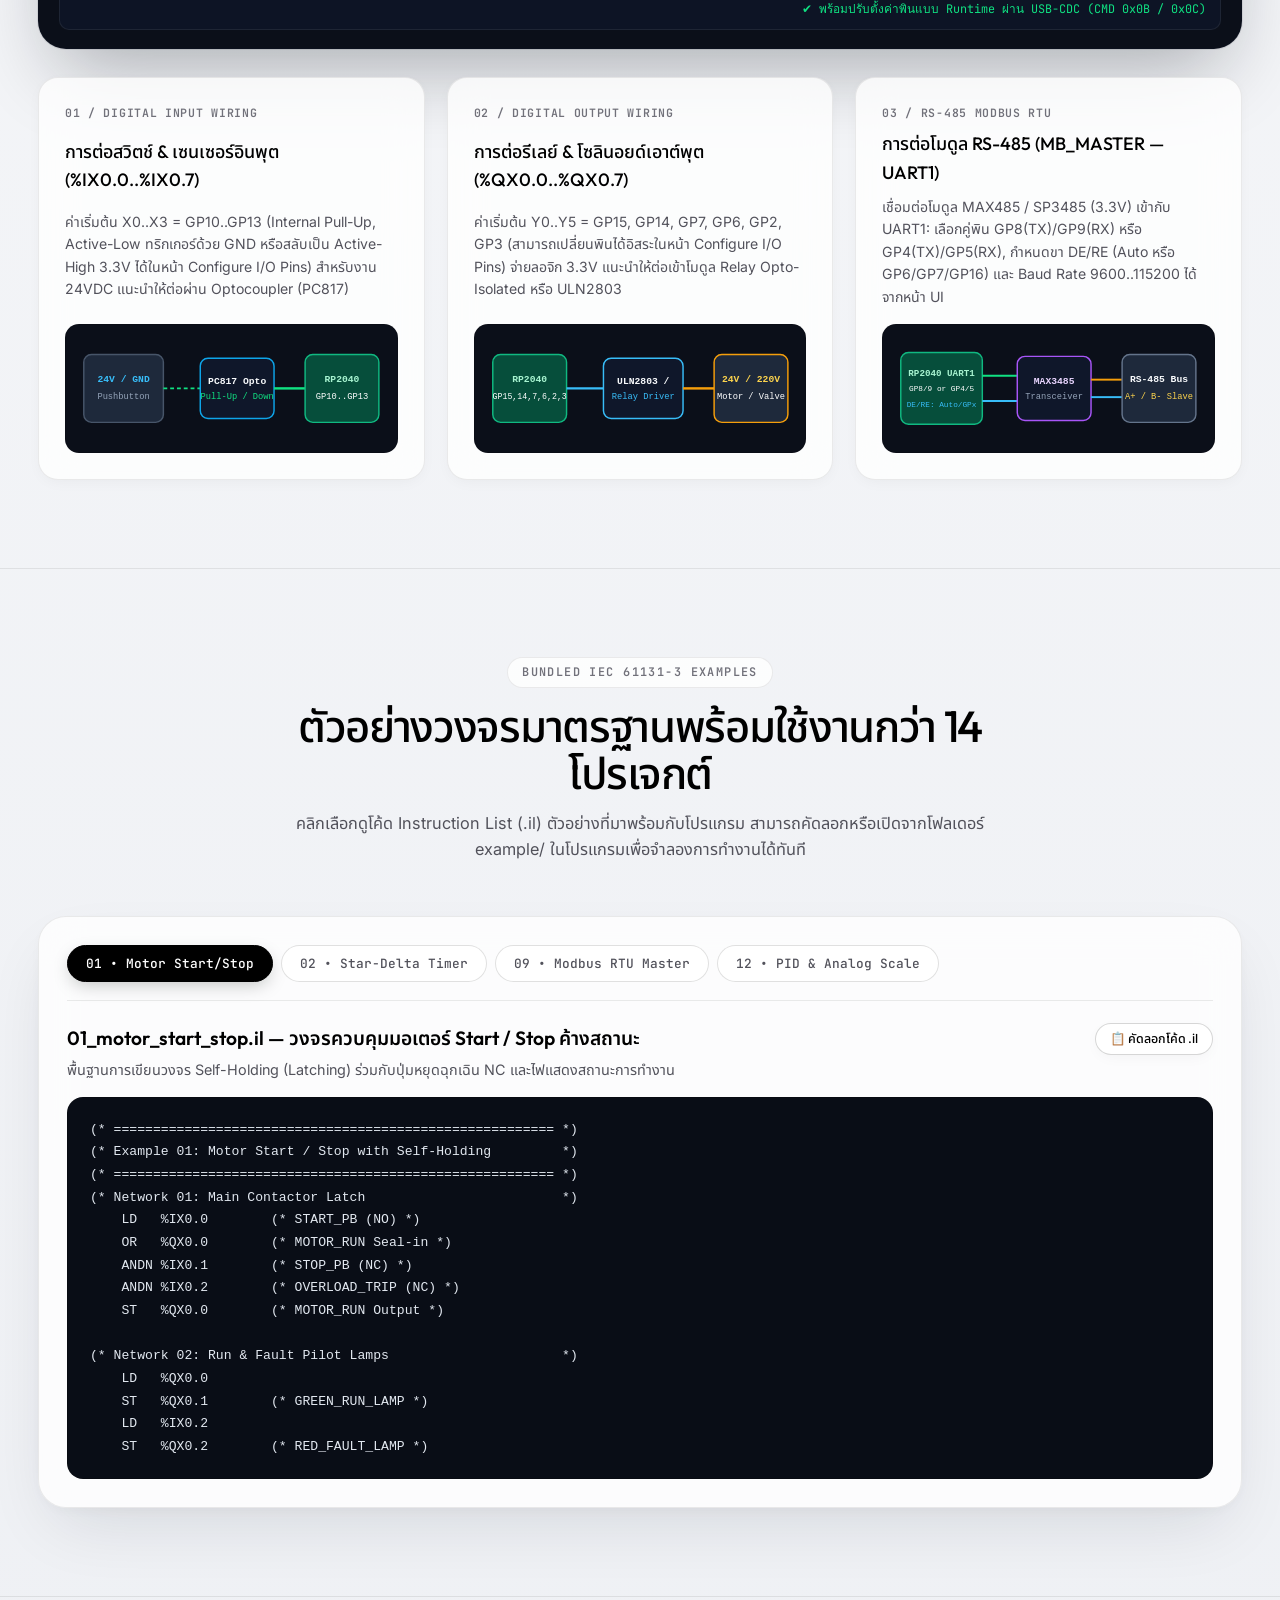
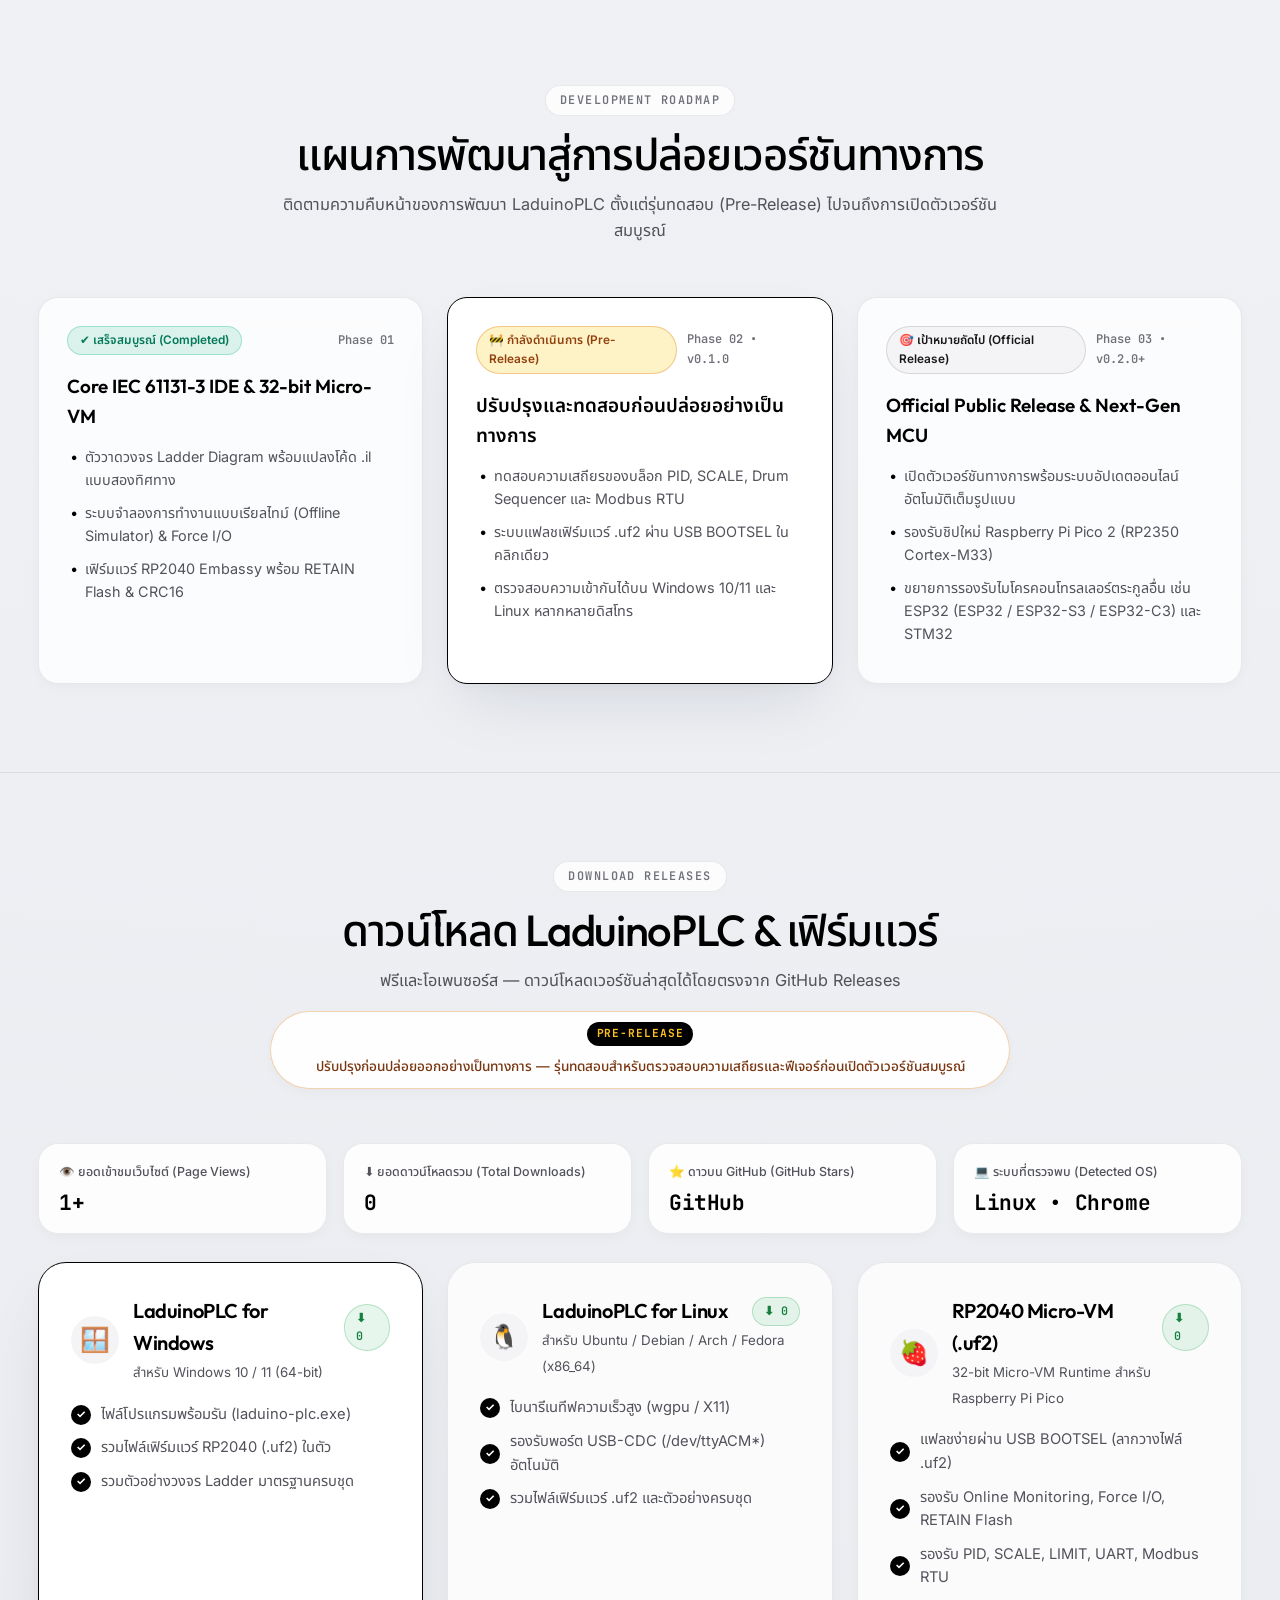
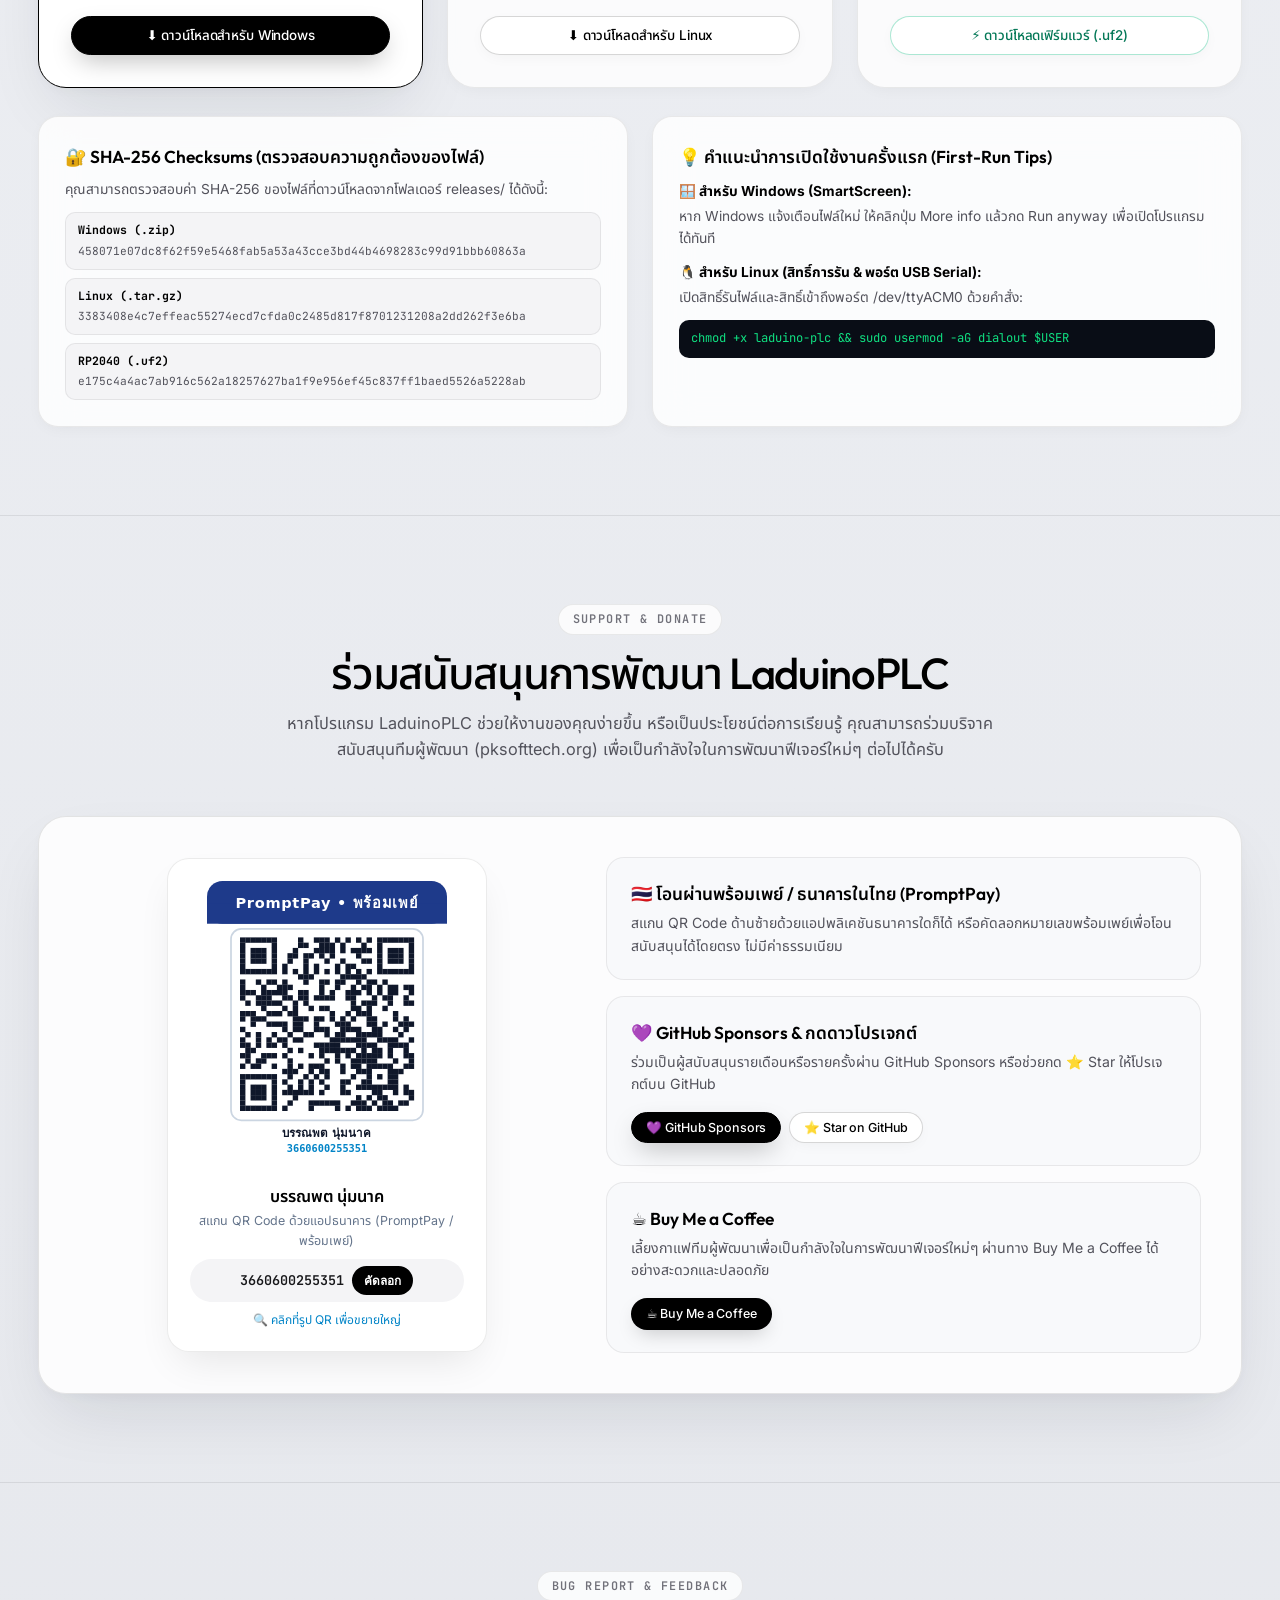
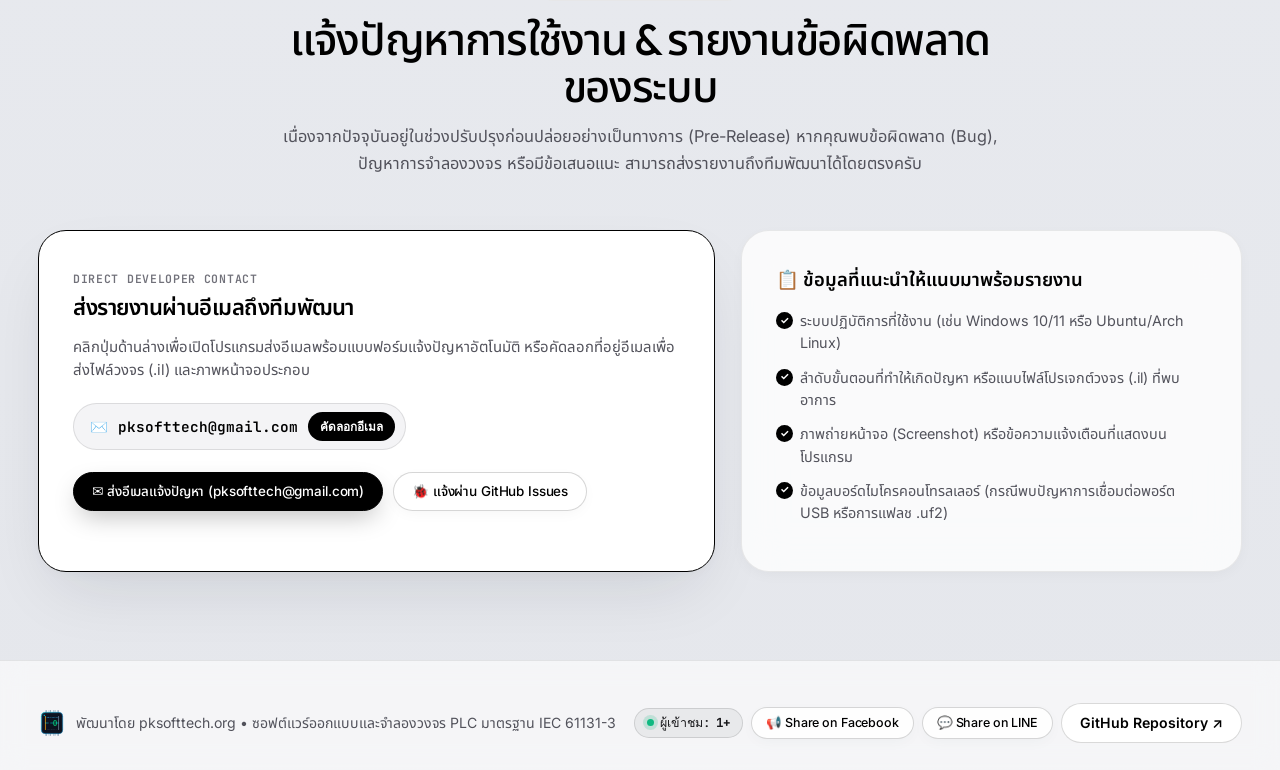
==== commit 529d2152: "🔧 build:" ====
--- a/home_page/index.html
+++ b/home_page/index.html
@@ -73,6 +73,7 @@
         <li><a href="#roadmap" data-i18n="nav_roadmap">แผนพัฒนา</a></li>
         <li><a href="#download" data-i18n="nav_download">ดาวน์โหลด</a></li>
         <li><a href="#report" data-i18n="nav_report">แจ้งปัญหา</a></li>
+        <li class="mobile-nav-donate"><a href="#donate" class="btn btn-sm btn-amber" data-i18n="nav_donate">☕ สนับสนุนผู้พัฒนา</a></li>
       </ul>
 
       <div class="nav-actions">
@@ -80,8 +81,8 @@
           <button type="button" id="lang-th" class="lang-btn active">🇹🇭 ไทย</button>
           <button type="button" id="lang-en" class="lang-btn">🇬🇧 EN</button>
         </div>
-        <a href="#donate" class="btn btn-sm btn-amber" data-i18n="nav_donate">☕ สนับสนุนผู้พัฒนา</a>
-        <button type="button" id="mobile-menu-btn" class="mobile-menu-pill" aria-label="Toggle Menu">
+        <a href="#donate" class="btn btn-sm btn-amber nav-donate-desktop" data-i18n="nav_donate">☕ สนับสนุนผู้พัฒนา</a>
+        <button type="button" id="mobile-menu-btn" class="mobile-menu-pill" aria-label="Toggle Menu" aria-expanded="false">
           <span class="mobile-menu-icon">+</span>
           <span>Menu</span>
         </button>
--- a/home_page/styles.css
+++ b/home_page/styles.css
@@ -228,6 +228,10 @@
   background: rgba(0, 0, 0, 0.05);
 }
 
+.mobile-nav-donate {
+  display: none;
+}
+
 .nav-actions {
   display: flex;
   align-items: center;
@@ -719,7 +723,7 @@
  * ============================================================================ */
 .grid-3 {
   display: grid;
-  grid-template-columns: repeat(auto-fit, minmax(330px, 1fr));
+  grid-template-columns: repeat(auto-fit, minmax(min(100%, 320px), 1fr));
   gap: 24px;
 }
 
@@ -798,7 +802,7 @@
  * ============================================================================ */
 .steps-grid {
   display: grid;
-  grid-template-columns: repeat(auto-fit, minmax(265px, 1fr));
+  grid-template-columns: repeat(auto-fit, minmax(min(100%, 250px), 1fr));
   gap: 22px;
 }
 
@@ -1135,7 +1139,7 @@
  * ============================================================================ */
 .download-grid {
   display: grid;
-  grid-template-columns: repeat(auto-fit, minmax(300px, 1fr));
+  grid-template-columns: repeat(auto-fit, minmax(min(100%, 280px), 1fr));
   gap: 24px;
 }
 
@@ -1447,7 +1451,7 @@
  * ============================================================================ */
 .wiring-grid {
   display: grid;
-  grid-template-columns: repeat(auto-fit, minmax(320px, 1fr));
+  grid-template-columns: repeat(auto-fit, minmax(min(100%, 280px), 1fr));
   gap: 22px;
   margin-top: 28px;
 }
@@ -1593,7 +1597,7 @@
  * ============================================================================ */
 .roadmap-grid {
   display: grid;
-  grid-template-columns: repeat(auto-fit, minmax(300px, 1fr));
+  grid-template-columns: repeat(auto-fit, minmax(min(100%, 280px), 1fr));
   gap: 24px;
 }
 
@@ -1687,7 +1691,7 @@
  * ============================================================================ */
 .dl-extra-grid {
   display: grid;
-  grid-template-columns: repeat(auto-fit, minmax(340px, 1fr));
+  grid-template-columns: repeat(auto-fit, minmax(min(100%, 300px), 1fr));
   gap: 24px;
   margin-top: 28px;
 }
@@ -1951,8 +1955,46 @@
 }
 
 /* ============================================================================
- * Responsive Breakpoints
+ * Responsive Breakpoints & Mobile Optimization
  * ============================================================================ */
+
+/* Touch Scrollbars for Mobile & Desktop */
+.table-wrap::-webkit-scrollbar,
+.io-config-grid-wrap::-webkit-scrollbar,
+.example-code-box::-webkit-scrollbar,
+.sim-il-box::-webkit-scrollbar {
+  height: 6px;
+}
+.table-wrap::-webkit-scrollbar-track,
+.io-config-grid-wrap::-webkit-scrollbar-track,
+.example-code-box::-webkit-scrollbar-track,
+.sim-il-box::-webkit-scrollbar-track {
+  background: rgba(0, 0, 0, 0.04);
+  border-radius: 9999px;
+}
+.table-wrap::-webkit-scrollbar-thumb {
+  background: rgba(0, 0, 0, 0.18);
+  border-radius: 9999px;
+}
+.io-config-grid-wrap::-webkit-scrollbar-thumb,
+.example-code-box::-webkit-scrollbar-thumb,
+.sim-il-box::-webkit-scrollbar-thumb {
+  background: rgba(255, 255, 255, 0.22);
+  border-radius: 9999px;
+}
+
+@keyframes mobileMenuSlide {
+  from {
+    opacity: 0;
+    transform: translateY(-8px) scale(0.98);
+  }
+  to {
+    opacity: 1;
+    transform: translateY(0) scale(1);
+  }
+}
+
+/* Tablets & Small Desktops (<= 960px) */
 @media (max-width: 960px) {
   .analytics-bar {
     grid-template-columns: repeat(2, 1fr);
@@ -1962,30 +2004,651 @@
   .report-container {
     grid-template-columns: 1fr;
   }
+  .hero-grid {
+    gap: 36px;
+  }
   .mobile-menu-pill {
     display: inline-flex;
+  }
+  .nav-donate-desktop {
+    display: none;
+  }
+  .mobile-nav-donate {
+    display: block;
+    margin-top: 8px;
+    padding-top: 8px;
+    border-top: 1px solid rgba(0, 0, 0, 0.08);
+  }
+  .mobile-nav-donate .btn {
+    width: 100%;
+    justify-content: center;
   }
   .nav-links {
     display: none;
     position: absolute;
-    top: 72px;
-    left: 20px;
-    right: 20px;
+    top: calc(100% + 8px);
+    left: 16px;
+    right: 16px;
     flex-direction: column;
     align-items: stretch;
-    border-radius: 22px;
+    border-radius: 20px;
     padding: 12px;
-    background: rgba(255, 255, 255, 0.96);
-    backdrop-filter: blur(20px);
-    box-shadow: var(--shadow-lg);
+    background: rgba(255, 255, 255, 0.98);
+    backdrop-filter: blur(24px);
+    -webkit-backdrop-filter: blur(24px);
+    border: 1px solid rgba(0, 0, 0, 0.09);
+    box-shadow: 0 24px 50px -12px rgba(15, 23, 42, 0.22), 0 0 0 1px rgba(0, 0, 0, 0.05);
+    max-height: calc(100vh - 84px);
+    overflow-y: auto;
+    z-index: 1000;
   }
   .nav-links.mobile-open {
     display: flex;
+    animation: mobileMenuSlide 0.25s var(--ease-out-expo) forwards;
   }
   .nav-links a {
-    padding: 10px 16px;
+    padding: 11px 16px;
+    font-size: 0.9rem;
+    border-radius: 12px;
   }
   .donate-container {
-    padding: 26px;
-  }
-}
+    padding: 28px;
+  }
+}
+
+/* Tablets & Mobile Landscape (<= 768px) */
+@media (max-width: 768px) {
+  html, body {
+    overflow-x: hidden;
+  }
+  section {
+    padding: 54px 0;
+  }
+  .container {
+    padding: 0 18px;
+  }
+  .section-header {
+    margin: 0 auto 36px;
+  }
+  .section-header h2 {
+    font-size: clamp(1.6rem, 5.5vw, 2.2rem);
+    margin-bottom: 10px;
+  }
+  .section-header p {
+    font-size: 0.94rem;
+  }
+
+  /* GPU / Battery Optimization for Halo Ring on Mobile */
+  .hm-halo-ring {
+    width: min(88vw, 520px);
+    height: min(88vw, 520px);
+    filter: blur(34px);
+    opacity: 0.65;
+  }
+  .hm-halo-core {
+    width: min(60vw, 360px);
+    height: min(60vw, 360px);
+    filter: blur(14px);
+  }
+
+  /* Hero Section */
+  .hero {
+    padding: 36px 0 46px;
+  }
+  .hero h1 {
+    font-size: clamp(1.85rem, 6.2vw, 2.5rem);
+    margin-bottom: 16px;
+    line-height: 1.1;
+  }
+  .hero-desc {
+    font-size: 0.95rem;
+    line-height: 1.55;
+    margin-bottom: 22px;
+  }
+  .pill-badge,
+  .status-notice-pill {
+    font-size: 0.72rem;
+    padding: 5px 12px;
+  }
+
+  /* Interactive Ladder Simulator Card */
+  .sim-card {
+    border-radius: 20px;
+  }
+  .sim-topbar {
+    padding: 10px 14px;
+    gap: 8px;
+    flex-wrap: wrap;
+  }
+  .sim-title {
+    font-size: 0.72rem;
+    max-width: 170px;
+    overflow: hidden;
+    text-overflow: ellipsis;
+    white-space: nowrap;
+  }
+  .sim-status {
+    font-size: 0.68rem;
+    padding: 3px 9px;
+  }
+  .sim-body {
+    padding: 14px;
+  }
+  .sim-comment-bar {
+    font-size: 0.72rem;
+    padding: 6px 10px;
+    margin-bottom: 10px;
+  }
+  .sim-svg-wrap {
+    padding: 8px;
+    margin-bottom: 10px;
+    border-radius: 10px;
+  }
+  .sim-controls {
+    flex-direction: column;
+    align-items: stretch;
+    gap: 8px;
+  }
+  .sim-btn-group {
+    flex-direction: column;
+    width: 100%;
+    gap: 8px;
+  }
+  .io-btn {
+    width: 100%;
+    text-align: center;
+    justify-content: center;
+    padding: 10px 14px;
+    font-size: 0.78rem;
+    min-height: 42px;
+  }
+  .motor-indicator {
+    width: 100%;
+    text-align: center;
+    padding: 8px 14px;
+    font-size: 0.78rem;
+  }
+  .sim-il-box {
+    font-size: 0.72rem;
+    padding: 10px 12px;
+    max-height: 220px;
+  }
+
+  /* Grids & Cards */
+  .grid-3,
+  .steps-grid,
+  .wiring-grid,
+  .roadmap-grid,
+  .download-grid,
+  .dl-extra-grid {
+    grid-template-columns: 1fr;
+    gap: 16px;
+  }
+  .card,
+  .step-card,
+  .wiring-card,
+  .roadmap-card,
+  .dl-card,
+  .dl-info-box {
+    padding: 22px 18px;
+    border-radius: 18px;
+  }
+  .card h3,
+  .step-card h3,
+  .wiring-card h3,
+  .roadmap-card h3,
+  .dl-header h3 {
+    font-size: 1.12rem;
+  }
+
+  /* Memory Map & Tables */
+  .table-wrap {
+    border-radius: 16px;
+    -webkit-overflow-scrolling: touch;
+  }
+  th, td {
+    padding: 10px 12px;
+    font-size: 0.8rem;
+  }
+  th {
+    font-size: 0.72rem;
+  }
+
+  /* Interactive Hardware Pin Configurator Showcase */
+  .io-config-showcase {
+    border-radius: 20px;
+  }
+  .io-config-topbar {
+    flex-direction: column;
+    align-items: flex-start;
+    gap: 8px;
+    padding: 12px 14px;
+  }
+  .io-config-window-title {
+    font-size: 0.74rem;
+    line-height: 1.4;
+  }
+  .io-config-flash-badge {
+    font-size: 0.68rem;
+    padding: 3px 8px;
+  }
+  .io-config-body {
+    padding: 14px 12px;
+  }
+  .io-config-toolbar {
+    flex-direction: column;
+    align-items: stretch;
+    gap: 10px;
+  }
+  .io-config-heading {
+    font-size: 0.84rem;
+  }
+  .io-config-actions {
+    display: grid;
+    grid-template-columns: 1fr;
+    width: 100%;
+    gap: 6px;
+  }
+  .iocfg-btn {
+    width: 100%;
+    text-align: center;
+    justify-content: center;
+    padding: 10px 12px;
+    font-size: 0.78rem;
+    min-height: 40px;
+  }
+  .io-config-grid-wrap {
+    -webkit-overflow-scrolling: touch;
+  }
+  .io-config-pin-table {
+    min-width: 520px;
+  }
+  .io-config-rs485-bar,
+  .io-config-options-bar {
+    flex-direction: column;
+    align-items: stretch;
+    gap: 10px;
+    padding: 12px;
+  }
+  .iocfg-field {
+    display: flex;
+    justify-content: space-between;
+    align-items: center;
+    width: 100%;
+    font-size: 0.76rem;
+  }
+  .iocfg-select {
+    flex: 1;
+    max-width: 55%;
+    font-size: 0.74rem;
+    padding: 6px 8px;
+  }
+  .iocfg-check {
+    font-size: 0.76rem;
+    padding: 2px 0;
+  }
+  .iocfg-toast {
+    margin-left: 0;
+    text-align: center;
+    width: 100%;
+    font-size: 0.72rem;
+    padding-top: 4px;
+  }
+
+  /* Example Explorer */
+  .example-explorer {
+    padding: 18px 14px;
+    border-radius: 18px;
+  }
+  .example-tabs {
+    flex-wrap: nowrap;
+    overflow-x: auto;
+    -webkit-overflow-scrolling: touch;
+    scrollbar-width: none;
+    padding-bottom: 10px;
+    margin: 0 -14px 16px;
+    padding-left: 14px;
+    padding-right: 14px;
+  }
+  .example-tabs::-webkit-scrollbar {
+    display: none;
+  }
+  .example-tab {
+    white-space: nowrap;
+    flex-shrink: 0;
+    padding: 8px 14px;
+    font-size: 0.76rem;
+    min-height: 38px;
+  }
+  .example-panel-header {
+    flex-direction: column;
+    align-items: stretch;
+    gap: 12px;
+  }
+  #copy-example-btn {
+    width: 100%;
+    justify-content: center;
+    padding: 10px 14px;
+    min-height: 40px;
+  }
+  .example-code-box {
+    padding: 14px;
+    font-size: 0.74rem;
+    max-height: 340px;
+    border-radius: 12px;
+    -webkit-overflow-scrolling: touch;
+  }
+
+  /* Download Section */
+  .prerelease-banner {
+    border-radius: 16px;
+    padding: 12px 14px;
+    font-size: 0.8rem;
+    text-align: center;
+    line-height: 1.45;
+  }
+  .dl-card .btn {
+    width: 100%;
+    justify-content: center;
+    padding: 12px 18px;
+    min-height: 42px;
+  }
+  .dl-info-box h4 {
+    font-size: 1rem;
+  }
+  .checksum-item code {
+    word-break: break-all;
+    font-size: 0.65rem;
+  }
+  .cmd-block {
+    word-break: break-all;
+    white-space: pre-wrap;
+    font-size: 0.72rem;
+    padding: 8px 10px;
+  }
+
+  /* Donate Section */
+  .donate-container {
+    padding: 22px 16px;
+    border-radius: 20px;
+    gap: 20px;
+  }
+  .qr-box {
+    padding: 16px 14px;
+    border-radius: 16px;
+    max-width: 270px;
+  }
+  .qr-box img {
+    max-width: 200px;
+  }
+  .qr-acct-name {
+    font-size: 0.95rem;
+  }
+  .qr-id-row {
+    font-size: 0.78rem;
+    flex-wrap: wrap;
+    justify-content: center;
+    gap: 6px;
+  }
+  .donate-methods {
+    gap: 12px;
+  }
+  .donate-method-card {
+    flex-direction: column;
+    align-items: stretch;
+    gap: 12px;
+    padding: 16px 14px;
+    border-radius: 14px;
+  }
+  .donate-method-card .btn {
+    width: 100%;
+    justify-content: center;
+    min-height: 38px;
+  }
+  .donate-method-info h4 {
+    font-size: 1rem;
+  }
+  .donate-method-info p {
+    font-size: 0.82rem;
+  }
+
+  /* Report Section */
+  .report-card-main,
+  .report-card-tips {
+    padding: 22px 16px;
+    border-radius: 18px;
+  }
+  .report-card-main h3 {
+    font-size: 1.22rem;
+  }
+  .email-pill-row {
+    width: 100%;
+    border-radius: 14px;
+    padding: 10px 14px;
+    font-size: 0.82rem;
+    justify-content: space-between;
+    flex-wrap: wrap;
+    gap: 8px;
+  }
+  .report-actions {
+    flex-direction: column;
+    width: 100%;
+    gap: 8px;
+  }
+  .report-actions .btn {
+    width: 100%;
+    justify-content: center;
+    min-height: 42px;
+  }
+  .report-card-tips h4 {
+    font-size: 1.05rem;
+  }
+  .report-card-tips ul {
+    font-size: 0.84rem;
+  }
+
+  /* Footer */
+  footer {
+    padding: 32px 0;
+  }
+  .footer-inner {
+    flex-direction: column;
+    align-items: center;
+    text-align: center;
+    gap: 16px;
+  }
+  .footer-links {
+    display: flex;
+    flex-wrap: wrap;
+    justify-content: center;
+    gap: 8px;
+    width: 100%;
+  }
+  .footer-links .btn {
+    flex: 1 1 calc(50% - 8px);
+    max-width: 170px;
+    justify-content: center;
+    min-height: 38px;
+  }
+  #footer-gh-link {
+    width: 100%;
+    text-align: center;
+    min-height: 40px;
+    display: inline-flex;
+    align-items: center;
+    justify-content: center;
+  }
+
+  /* Modal */
+  .modal-backdrop {
+    padding: 14px;
+  }
+  .modal-content {
+    padding: 20px 16px;
+    border-radius: 20px;
+    max-width: 340px;
+  }
+  #close-qr-modal {
+    width: 100%;
+    min-height: 40px;
+    justify-content: center;
+  }
+}
+
+/* Mobile Phones (<= 480px) */
+@media (max-width: 480px) {
+  .navbar {
+    padding: 11px 0;
+  }
+  .nav-inner {
+    padding: 0 12px;
+    gap: 6px;
+  }
+  .brand {
+    gap: 8px;
+    font-size: 1.02rem;
+  }
+  .brand img {
+    width: 30px;
+    height: 30px;
+    border-radius: 8px;
+  }
+  .brand-sub {
+    font-size: 0.62rem;
+  }
+  .nav-actions {
+    gap: 6px;
+  }
+  .lang-switch {
+    padding: 2px;
+  }
+  .lang-btn {
+    padding: 4px 8px;
+    font-size: 0.7rem;
+    min-height: 30px;
+  }
+  .mobile-menu-pill {
+    padding: 3px 10px 3px 3px;
+    font-size: 0.72rem;
+  }
+  .mobile-menu-icon {
+    width: 24px;
+    height: 24px;
+    font-size: 0.82rem;
+  }
+  .nav-links {
+    left: 10px;
+    right: 10px;
+    top: calc(100% + 6px);
+    padding: 10px;
+    border-radius: 18px;
+  }
+  .nav-links a {
+    padding: 10px 14px;
+    font-size: 0.86rem;
+  }
+
+  .container {
+    padding: 0 14px;
+  }
+
+  /* Hero Section */
+  .hero {
+    padding: 26px 0 36px;
+  }
+  .hero h1 {
+    font-size: clamp(1.6rem, 7.8vw, 2.15rem);
+    line-height: 1.15;
+  }
+  .hero-cta {
+    flex-direction: column;
+    align-items: stretch;
+    width: 100%;
+    gap: 8px;
+  }
+  .hero-cta .btn {
+    width: 100%;
+    justify-content: center;
+    padding: 12px 16px;
+    font-size: 0.86rem;
+    min-height: 44px;
+  }
+  .hero-stats {
+    grid-template-columns: repeat(3, 1fr);
+    gap: 6px;
+    padding-top: 16px;
+  }
+  .stat-item {
+    text-align: center;
+  }
+  .stat-item strong {
+    font-size: 1.12rem;
+  }
+  .stat-item span {
+    font-size: 0.68rem;
+    line-height: 1.25;
+  }
+
+  /* Analytics Metric Grid 2x2 */
+  .analytics-bar {
+    grid-template-columns: repeat(2, 1fr);
+    gap: 8px;
+    margin-bottom: 18px;
+  }
+  .analytics-metric {
+    padding: 11px 9px;
+    gap: 4px;
+    border-radius: 12px;
+  }
+  .analytics-label {
+    font-size: 0.66rem;
+    line-height: 1.22;
+  }
+  .analytics-metric strong {
+    font-size: 1.08rem;
+  }
+
+  /* Email Pill Row */
+  .email-pill-row {
+    flex-direction: column;
+    align-items: center;
+    gap: 8px;
+    text-align: center;
+  }
+  #report-email-text {
+    font-size: 0.82rem;
+    word-break: break-all;
+  }
+  #copy-email-btn {
+    width: 100%;
+  }
+
+  /* Shortcut boxes */
+  .shortcut-box {
+    font-size: 0.72rem;
+    padding: 9px 12px;
+    word-break: break-word;
+  }
+}
+
+/* Very Small Mobile Screens (<= 360px) */
+@media (max-width: 360px) {
+  .analytics-bar {
+    grid-template-columns: 1fr;
+  }
+  .hero-stats {
+    grid-template-columns: 1fr;
+    gap: 10px;
+  }
+  .hero-stats .stat-item {
+    padding: 6px 0;
+    border-bottom: 1px solid rgba(0, 0, 0, 0.06);
+  }
+  .hero-stats .stat-item:last-child {
+    border-bottom: none;
+  }
+  .footer-links .btn {
+    flex: 1 1 100%;
+    max-width: 100%;
+  }
+}
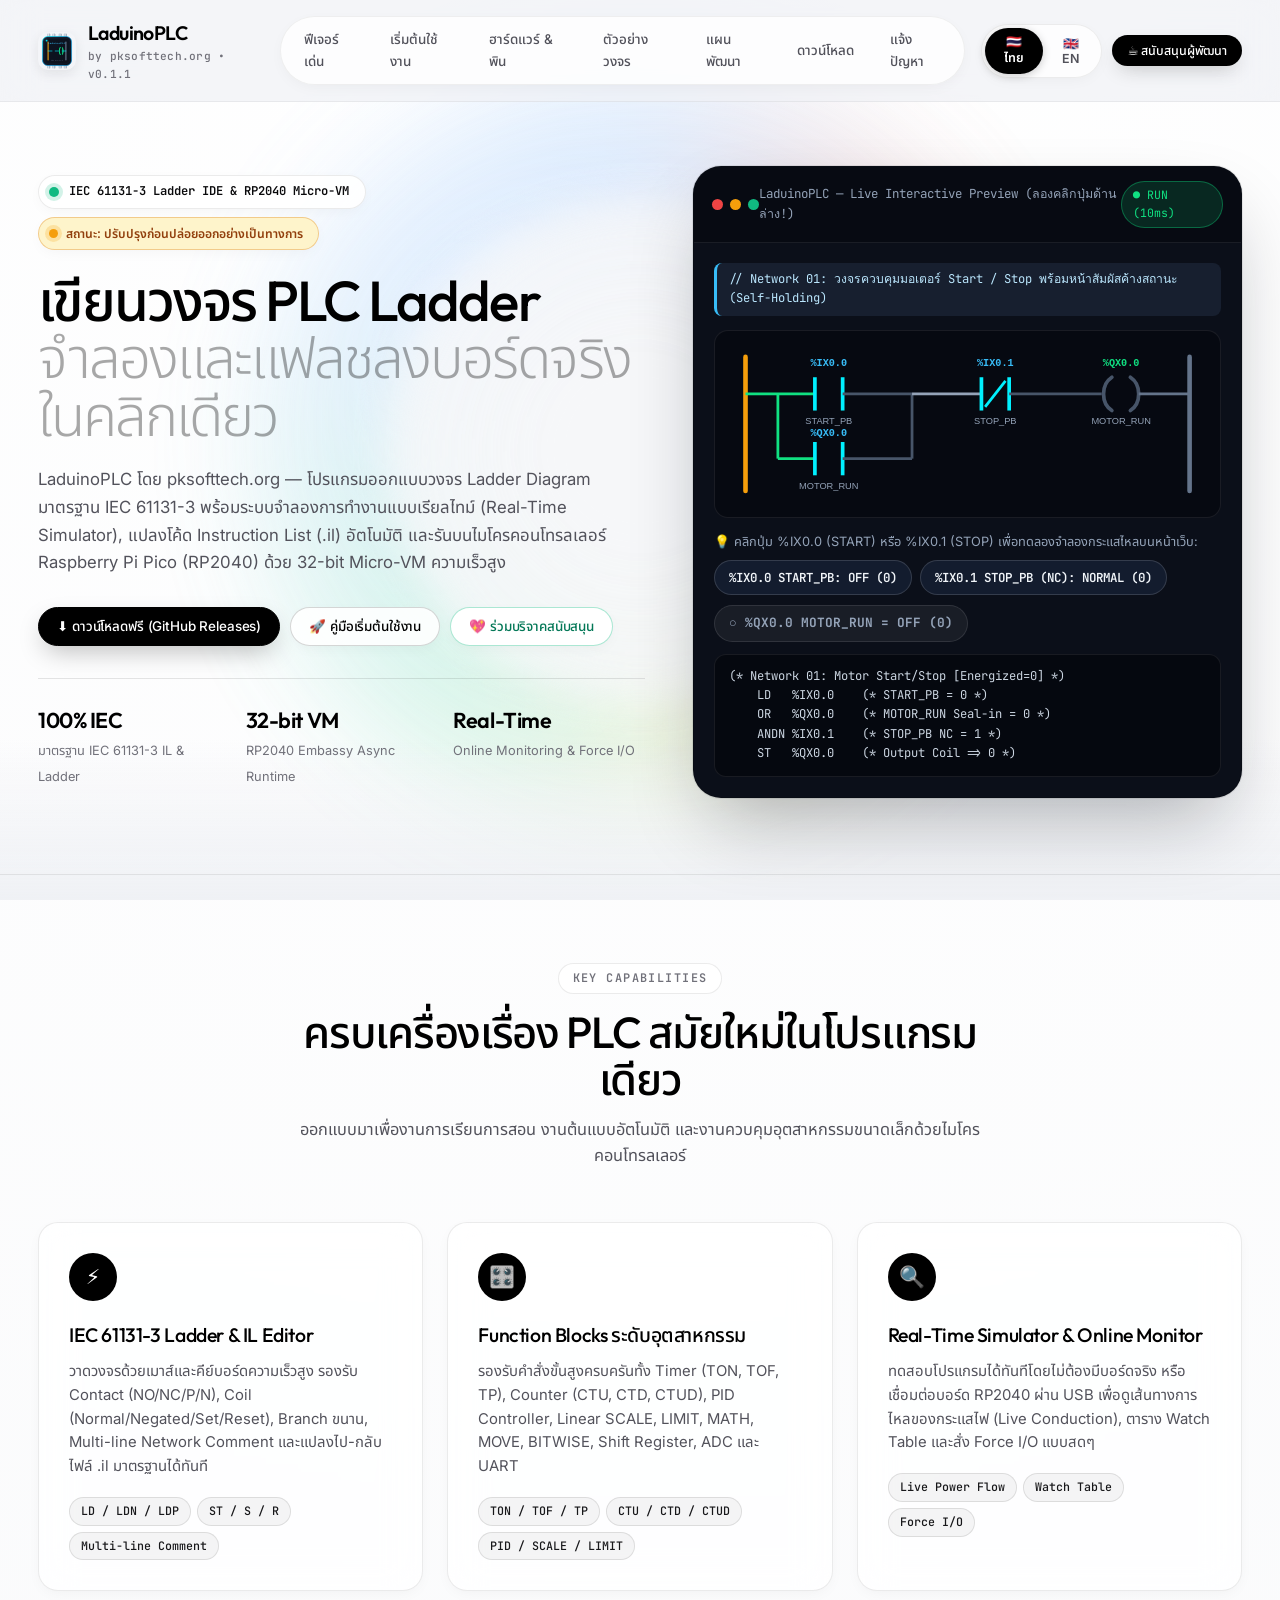
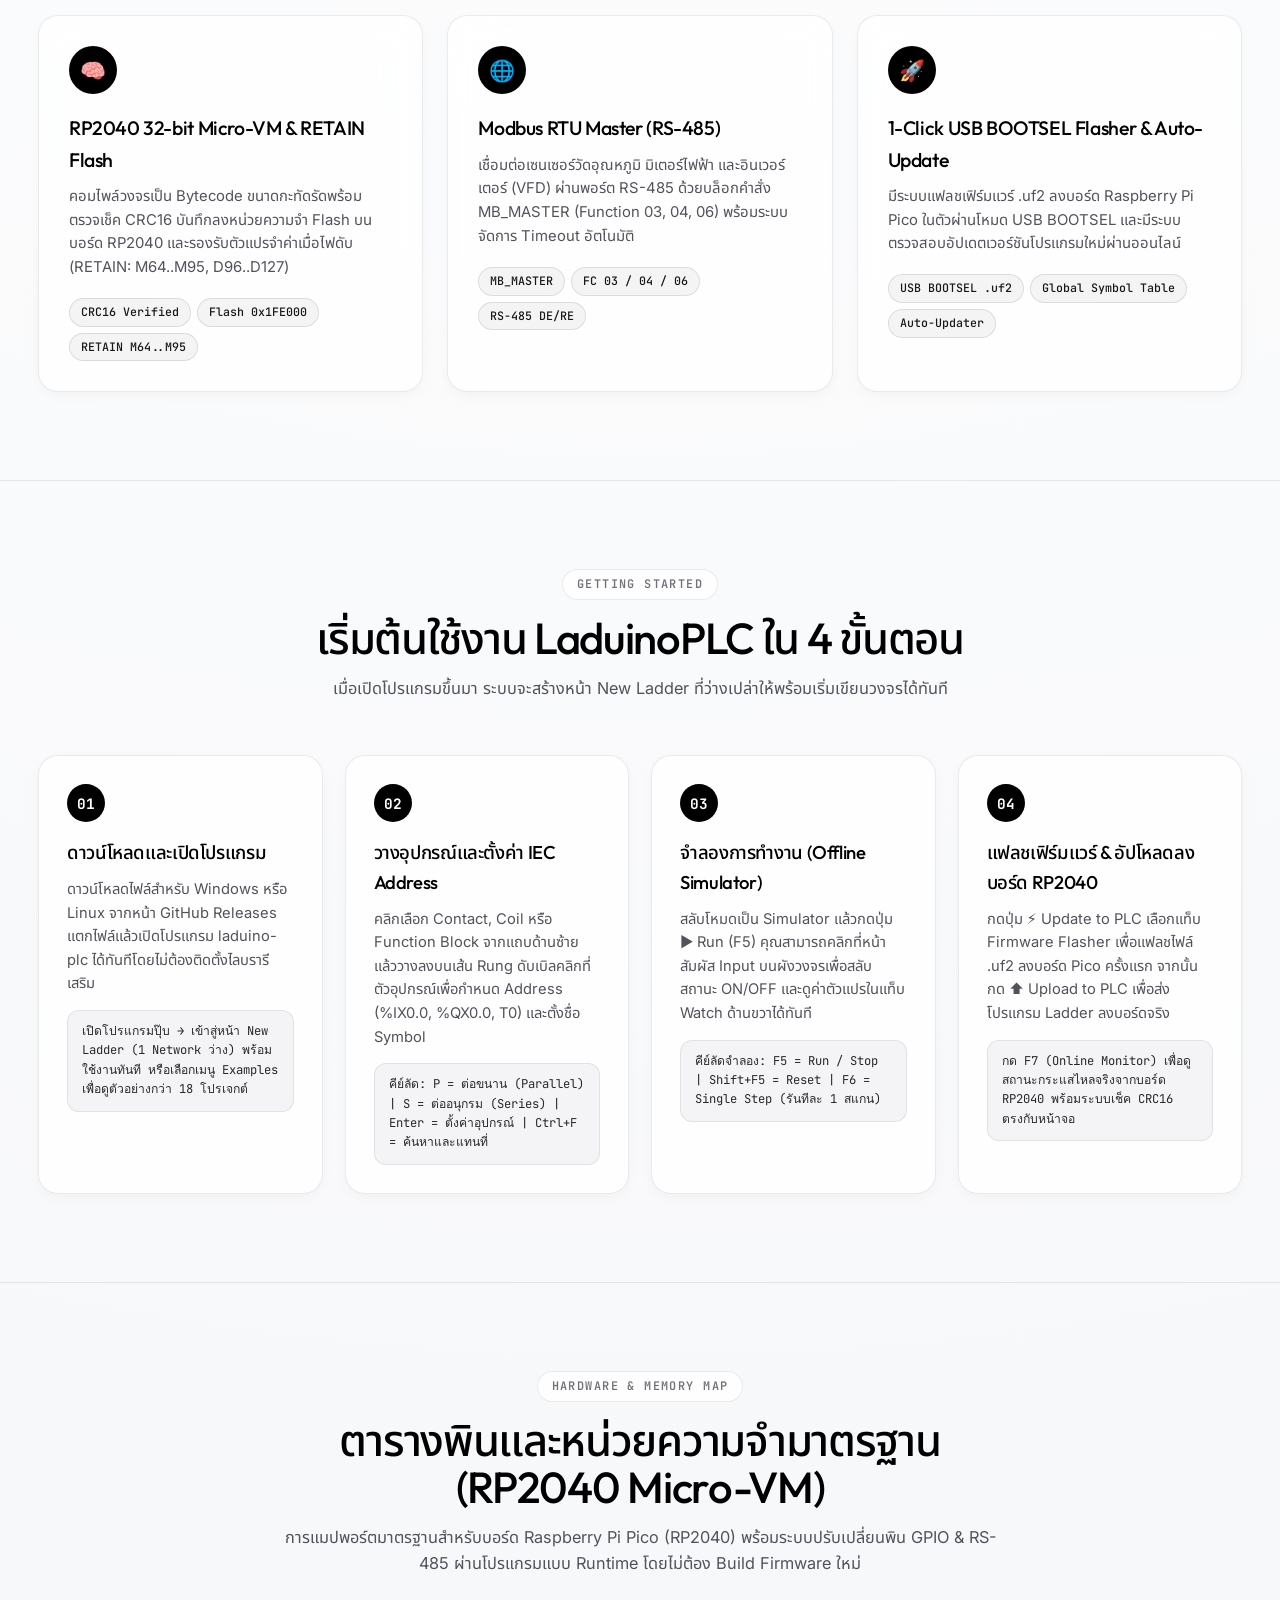
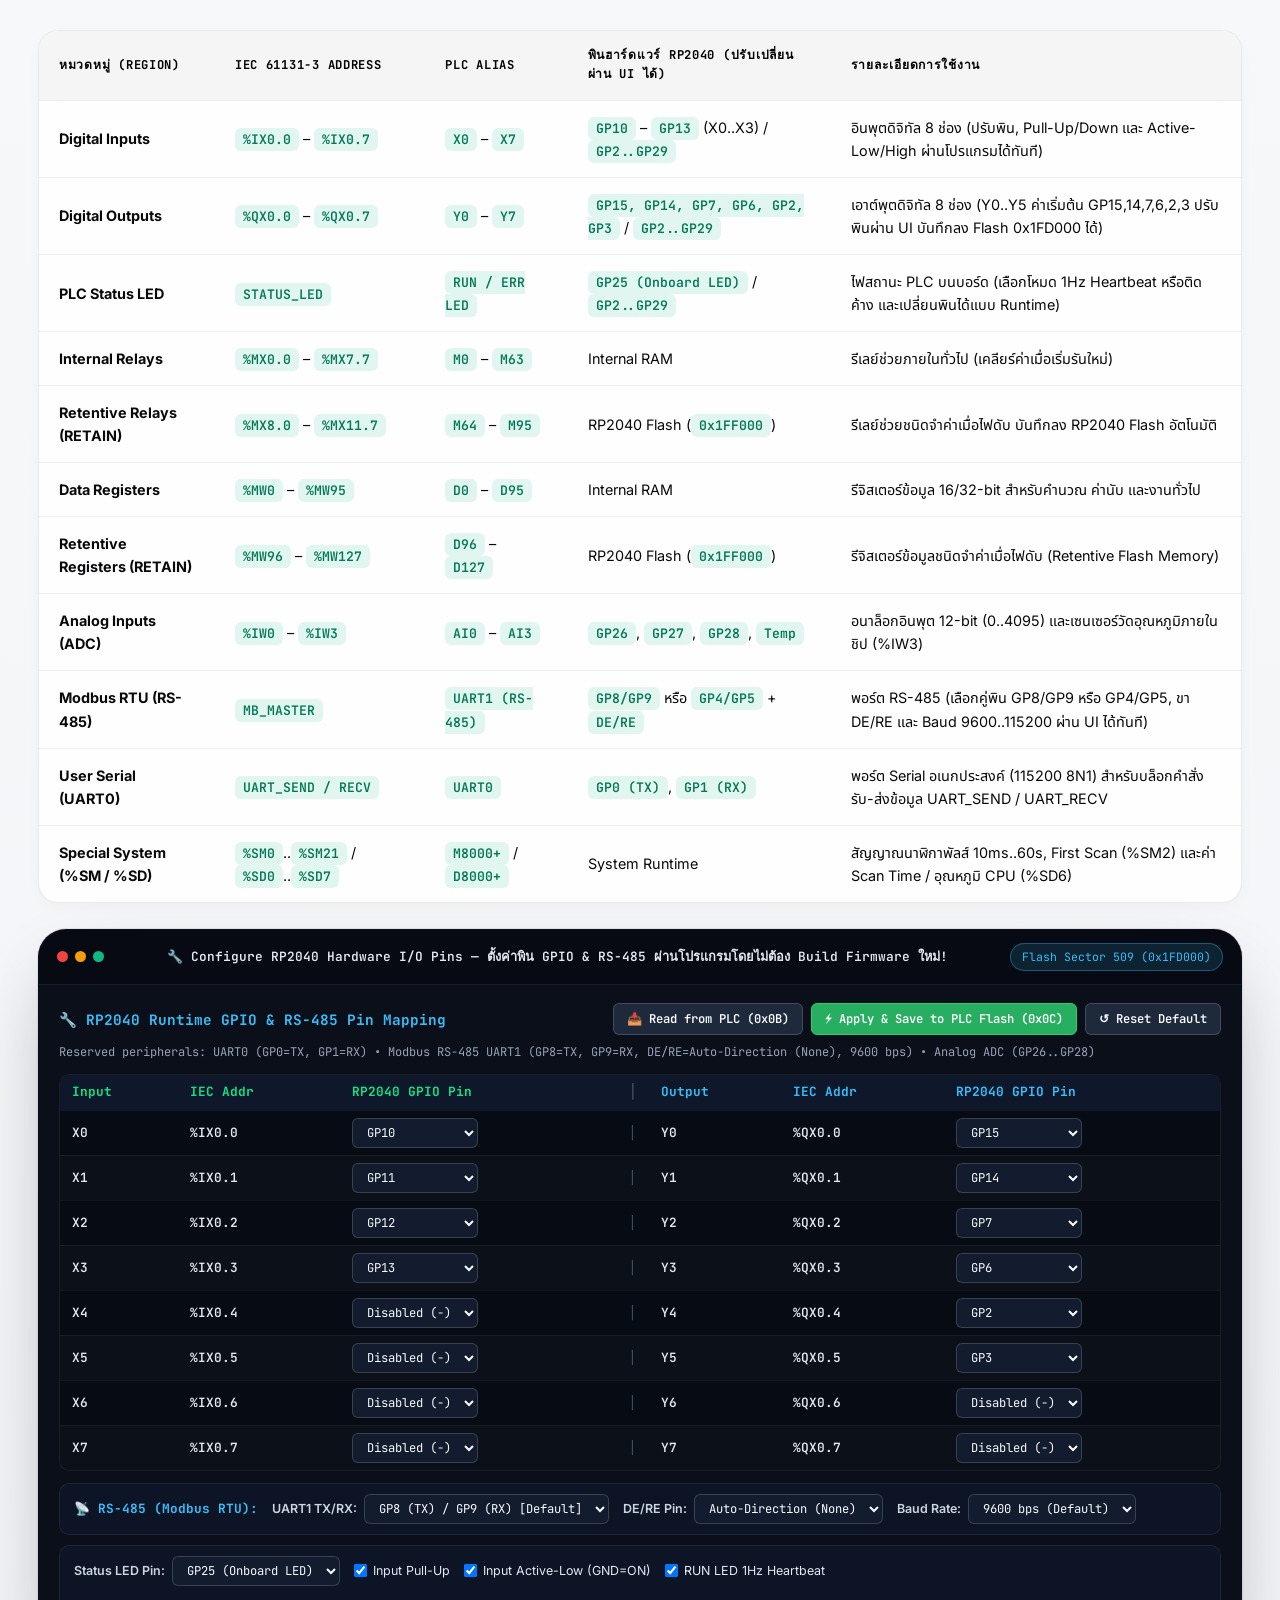
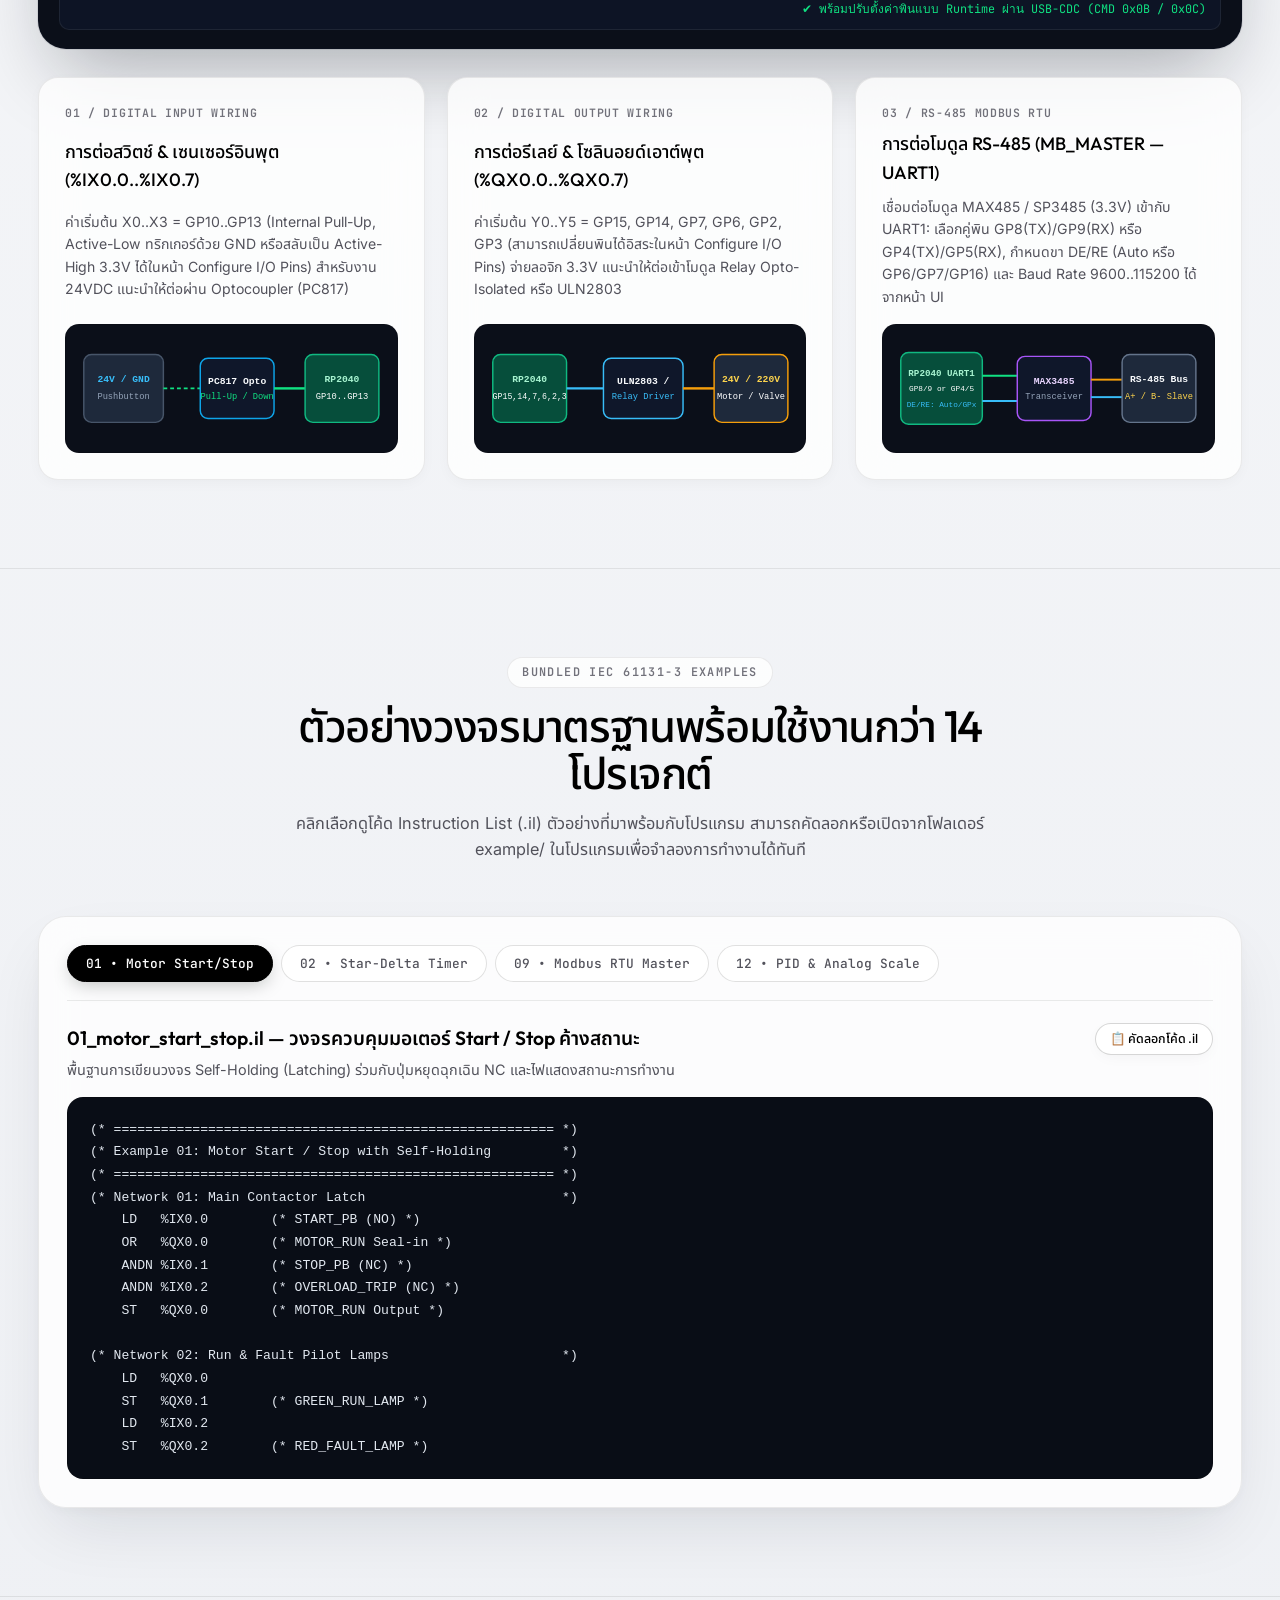
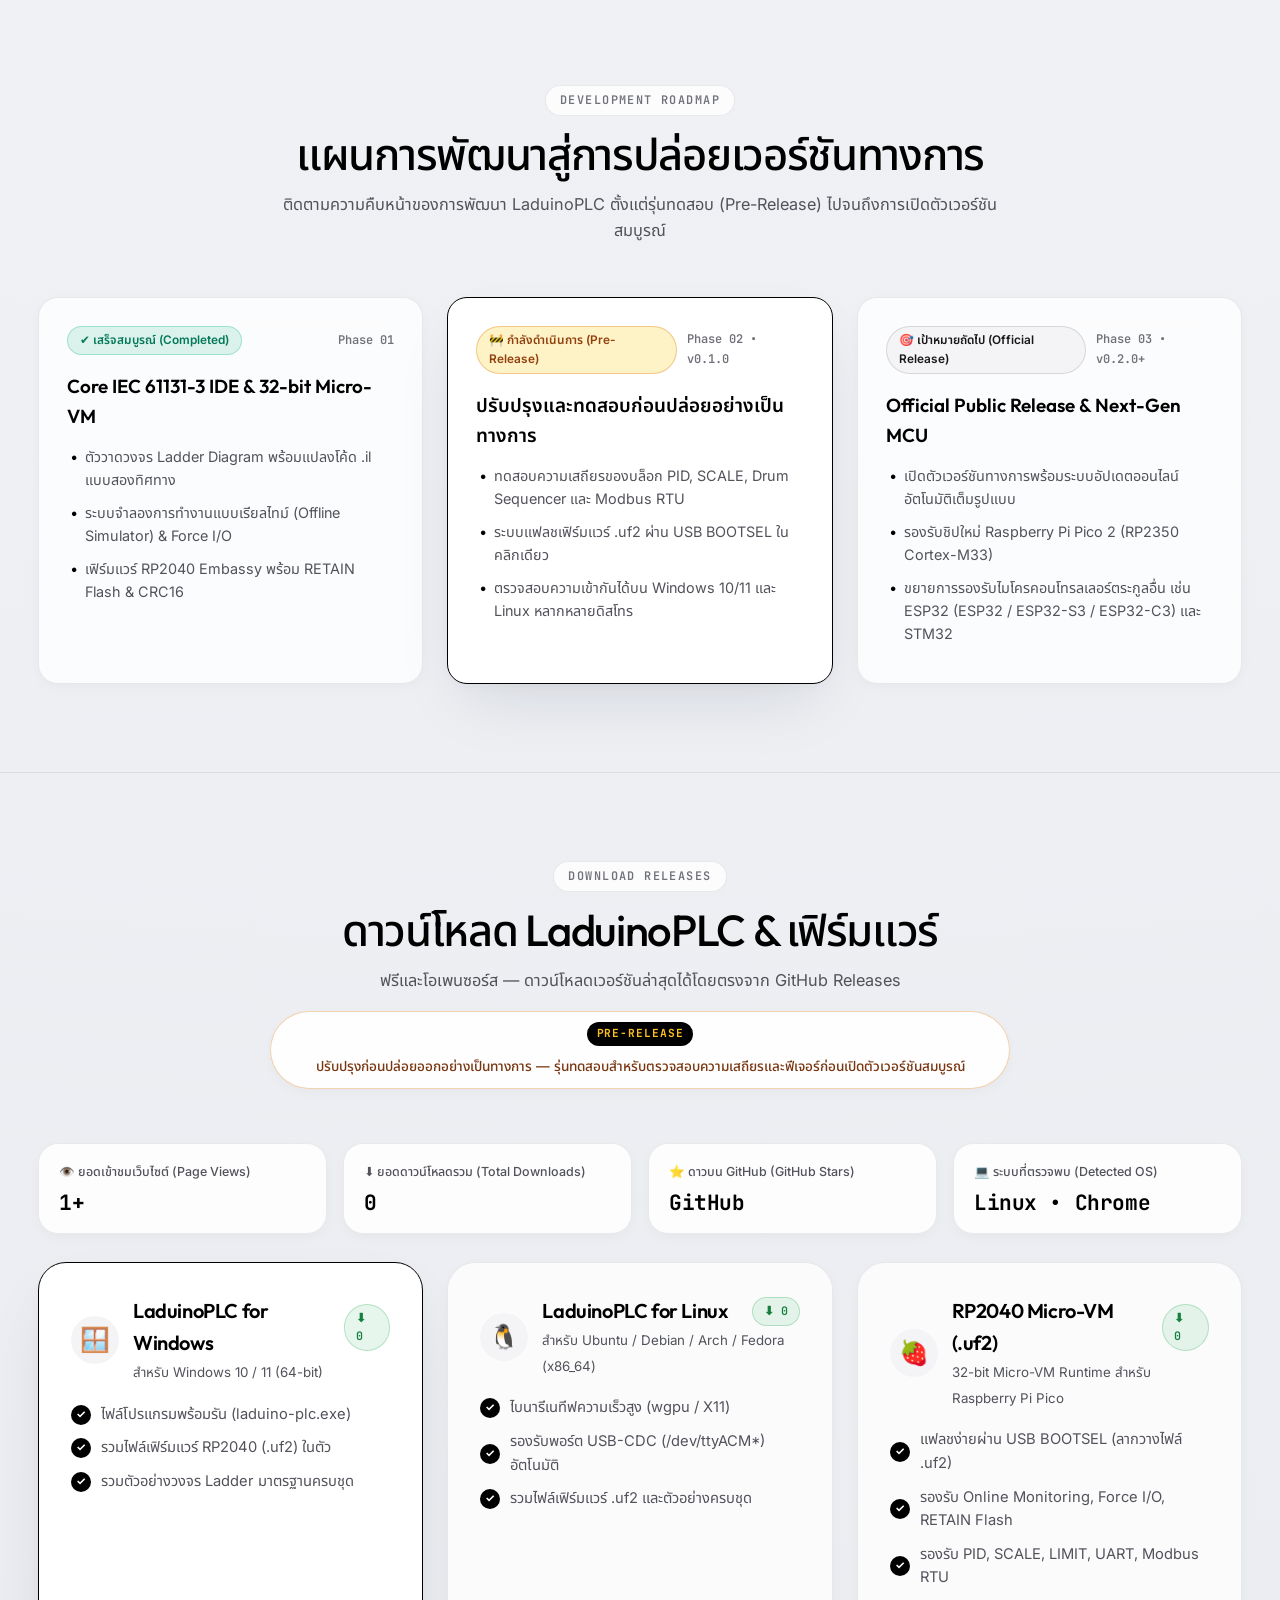
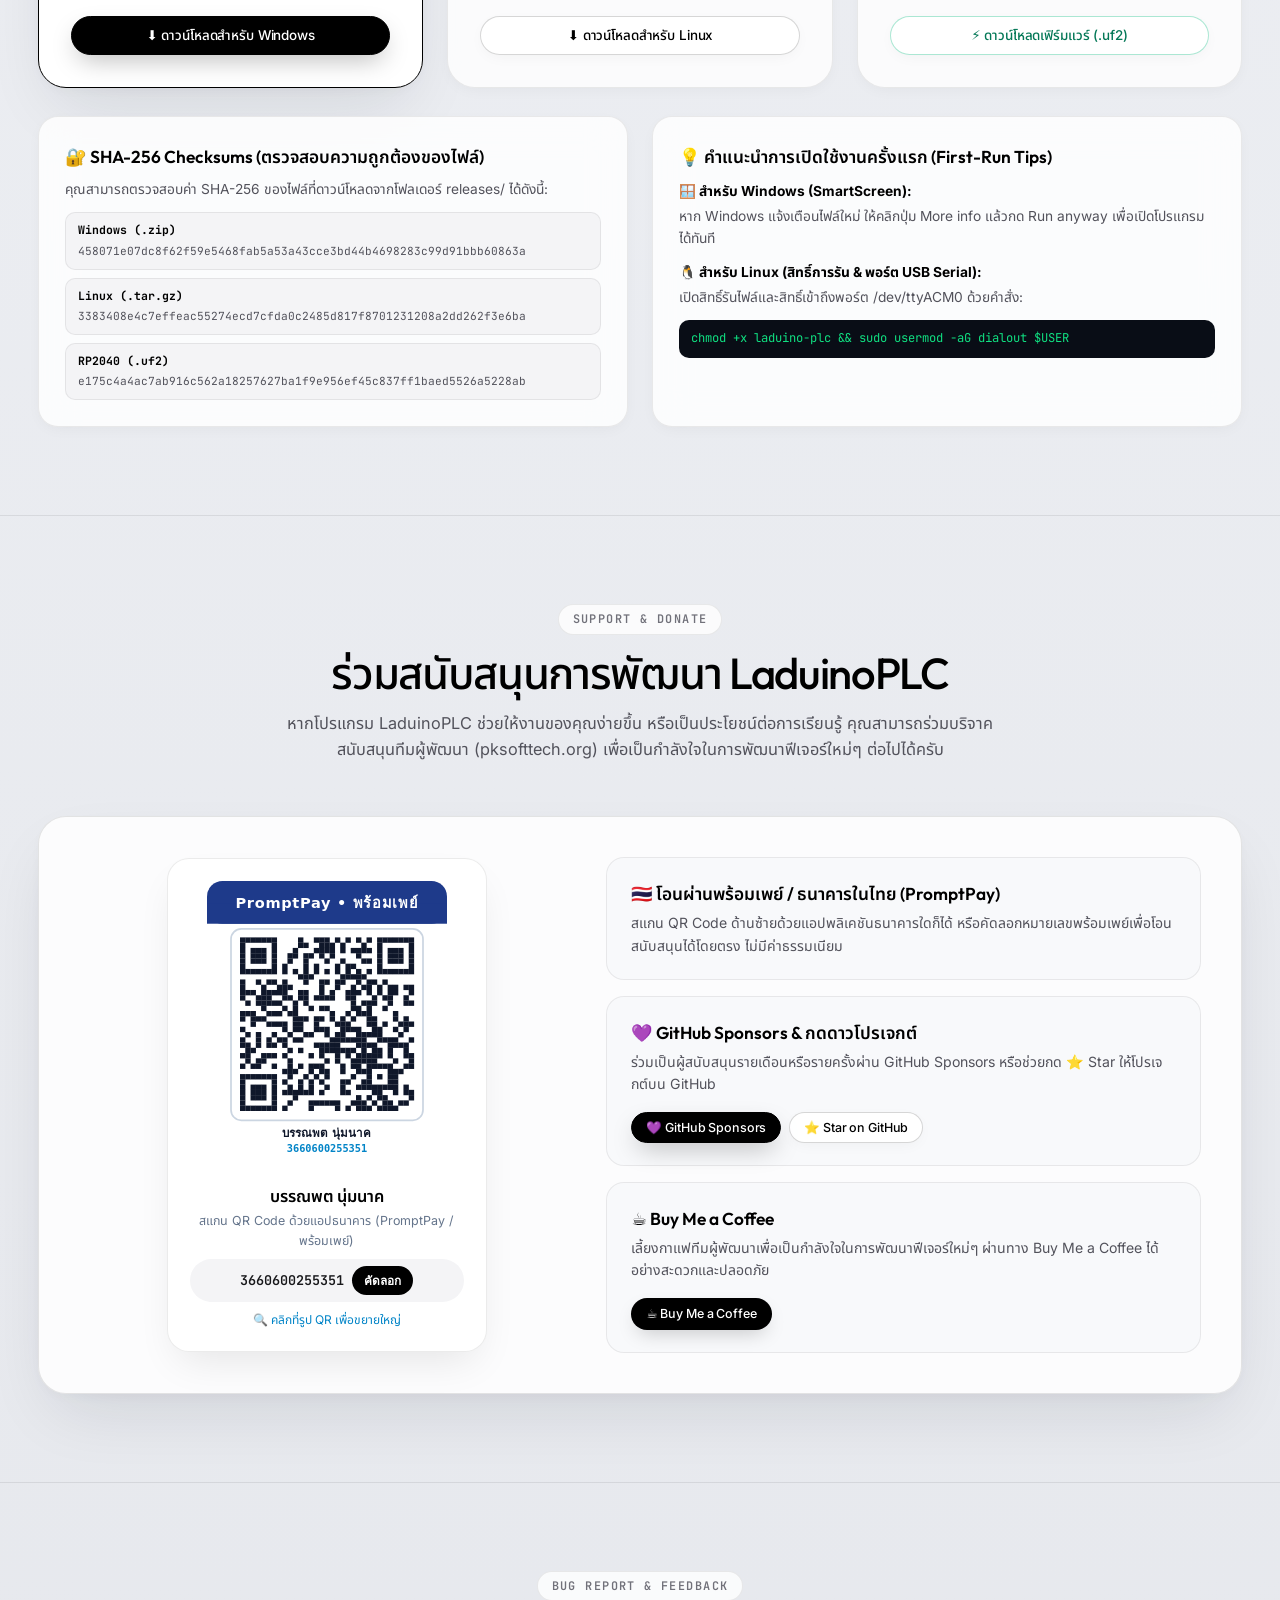
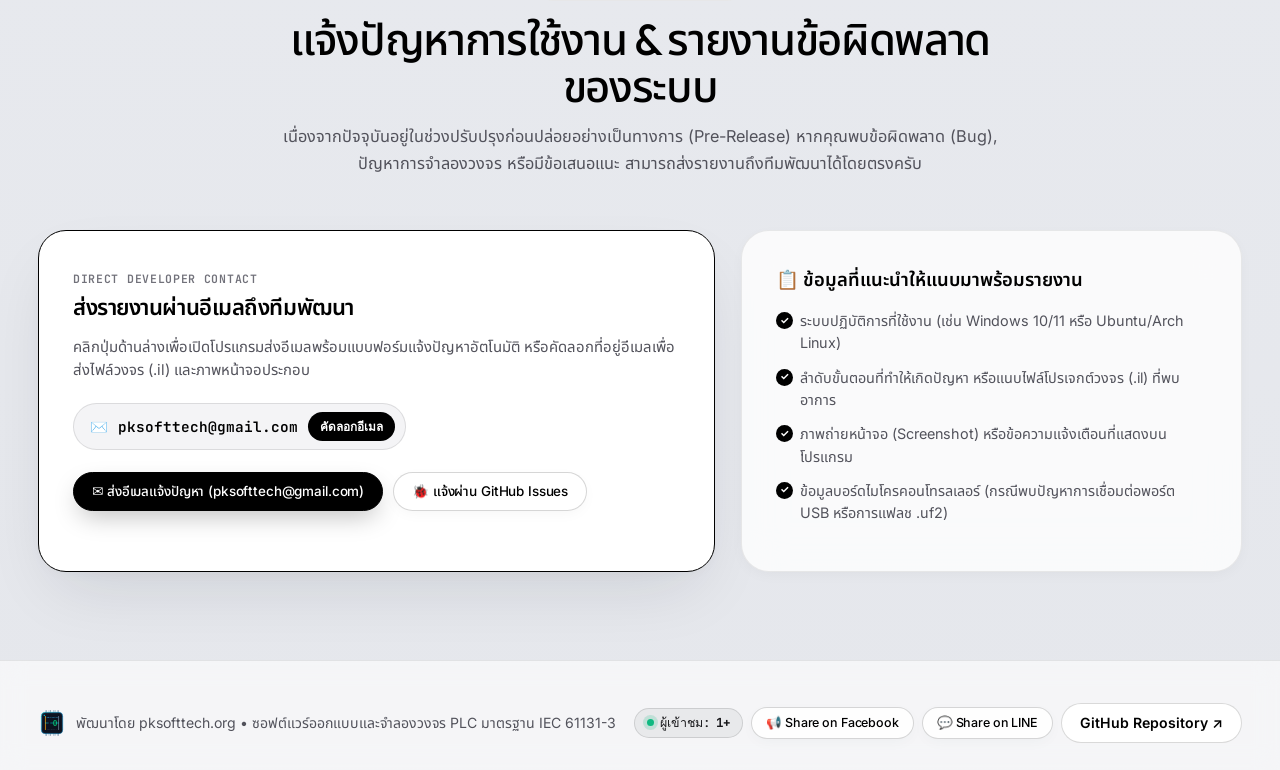
==== commit 3066b042: "🔧 build:" ====
--- a/home_page/index.html
+++ b/home_page/index.html
@@ -34,7 +34,7 @@
       "name": "pksofttech.org",
       "url": "https://pksofttech.github.io/uPLC_STUDIO/"
     },
-    "softwareVersion": "0.1.0",
+    "softwareVersion": "0.1.1",
     "downloadUrl": "https://github.com/pksofttech/uPLC_STUDIO/releases/latest",
     "description": "Free & Open-Source IEC 61131-3 Ladder Diagram IDE, Real-Time PLC Simulator, Instruction List (.il) Generator, and RP2040 32-bit Micro-VM Runtime."
   }
@@ -818,7 +818,7 @@
                 <li data-i18n="dl_win_l3">รวมตัวอย่างวงจร Ladder มาตรฐานครบชุด</li>
               </ul>
             </div>
-            <a id="dl-win-link" href="https://github.com/pksofttech/uPLC_STUDIO/releases/latest/download/laduino-plc-v0.1.0-x86_64-pc-windows-msvc.zip" download class="btn btn-primary" data-i18n="dl_win_btn">
+            <a id="dl-win-link" href="https://github.com/pksofttech/uPLC_STUDIO/releases/latest/download/laduino-plc-v0.1.1-x86_64-pc-windows-msvc.zip" download class="btn btn-primary" data-i18n="dl_win_btn">
               ⬇ ดาวน์โหลดสำหรับ Windows
             </a>
           </div>
@@ -842,7 +842,7 @@
                 <li data-i18n="dl_lin_l3">รวมไฟล์เฟิร์มแวร์ .uf2 และตัวอย่างครบชุด</li>
               </ul>
             </div>
-            <a id="dl-lin-link" href="https://github.com/pksofttech/uPLC_STUDIO/releases/latest/download/laduino-plc-v0.1.0-x86_64-unknown-linux-gnu.tar.gz" download class="btn btn-outline" data-i18n="dl_lin_btn">
+            <a id="dl-lin-link" href="https://github.com/pksofttech/uPLC_STUDIO/releases/latest/download/laduino-plc-v0.1.1-x86_64-unknown-linux-gnu.tar.gz" download class="btn btn-outline" data-i18n="dl_lin_btn">
               ⬇ ดาวน์โหลดสำหรับ Linux
             </a>
           </div>
@@ -1007,7 +1007,7 @@
             </div>
 
             <div class="report-actions">
-              <a id="mailto-report-link" href="mailto:pksofttech@gmail.com?subject=%5BLaduinoPLC%20Bug%20Report%5D%20%E0%B9%81%E0%B8%88%E0%B9%89%E0%B8%87%E0%B8%9B%E0%B8%B1%E0%B8%8D%E0%B8%AB%E0%B8%B2%E0%B8%81%E0%B8%B2%E0%B8%A3%E0%B9%83%E0%B8%8A%E0%B9%89%E0%B8%87%E0%B8%B2%E0%B8%99&body=OS%20(Windows%20%2F%20Linux)%3A%20%0ALaduinoPLC%20Version%3A%20v0.1.0%0A%0A%E0%B8%A3%E0%B8%B2%E0%B8%A2%E0%B8%A5%E0%B8%B0%E0%B9%80%E0%B8%AD%E0%B8%B5%E0%B8%A2%E0%B8%94%E0%B8%9B%E0%B8%B1%E0%B8%8D%E0%B8%AB%E0%B8%B2%20(Issue%20Description)%3A%0A" class="btn btn-primary" data-i18n="rep_btn_email">
+              <a id="mailto-report-link" href="mailto:pksofttech@gmail.com?subject=%5BLaduinoPLC%20Bug%20Report%5D%20%E0%B9%81%E0%B8%88%E0%B9%89%E0%B8%87%E0%B8%9B%E0%B8%B1%E0%B8%8D%E0%B8%AB%E0%B8%B2%E0%B8%81%E0%B8%B2%E0%B8%A3%E0%B9%83%E0%B8%8A%E0%B9%89%E0%B8%87%E0%B8%B2%E0%B8%99&body=OS%20(Windows%20%2F%20Linux)%3A%20%0ALaduinoPLC%20Version%3A%20v0.1.1%0A%0A%E0%B8%A3%E0%B8%B2%E0%B8%A2%E0%B8%A5%E0%B8%B0%E0%B9%80%E0%B8%AD%E0%B8%B5%E0%B8%A2%E0%B8%94%E0%B8%9B%E0%B8%B1%E0%B8%8D%E0%B8%AB%E0%B8%B2%20(Issue%20Description)%3A%0A" class="btn btn-primary" data-i18n="rep_btn_email">
                 ✉️ ส่งอีเมลแจ้งปัญหา (pksofttech@gmail.com)
               </a>
               <a href="https://github.com/pksofttech/uPLC_STUDIO/issues/new" target="_blank" rel="noopener" class="btn btn-outline" data-i18n="rep_btn_gh">
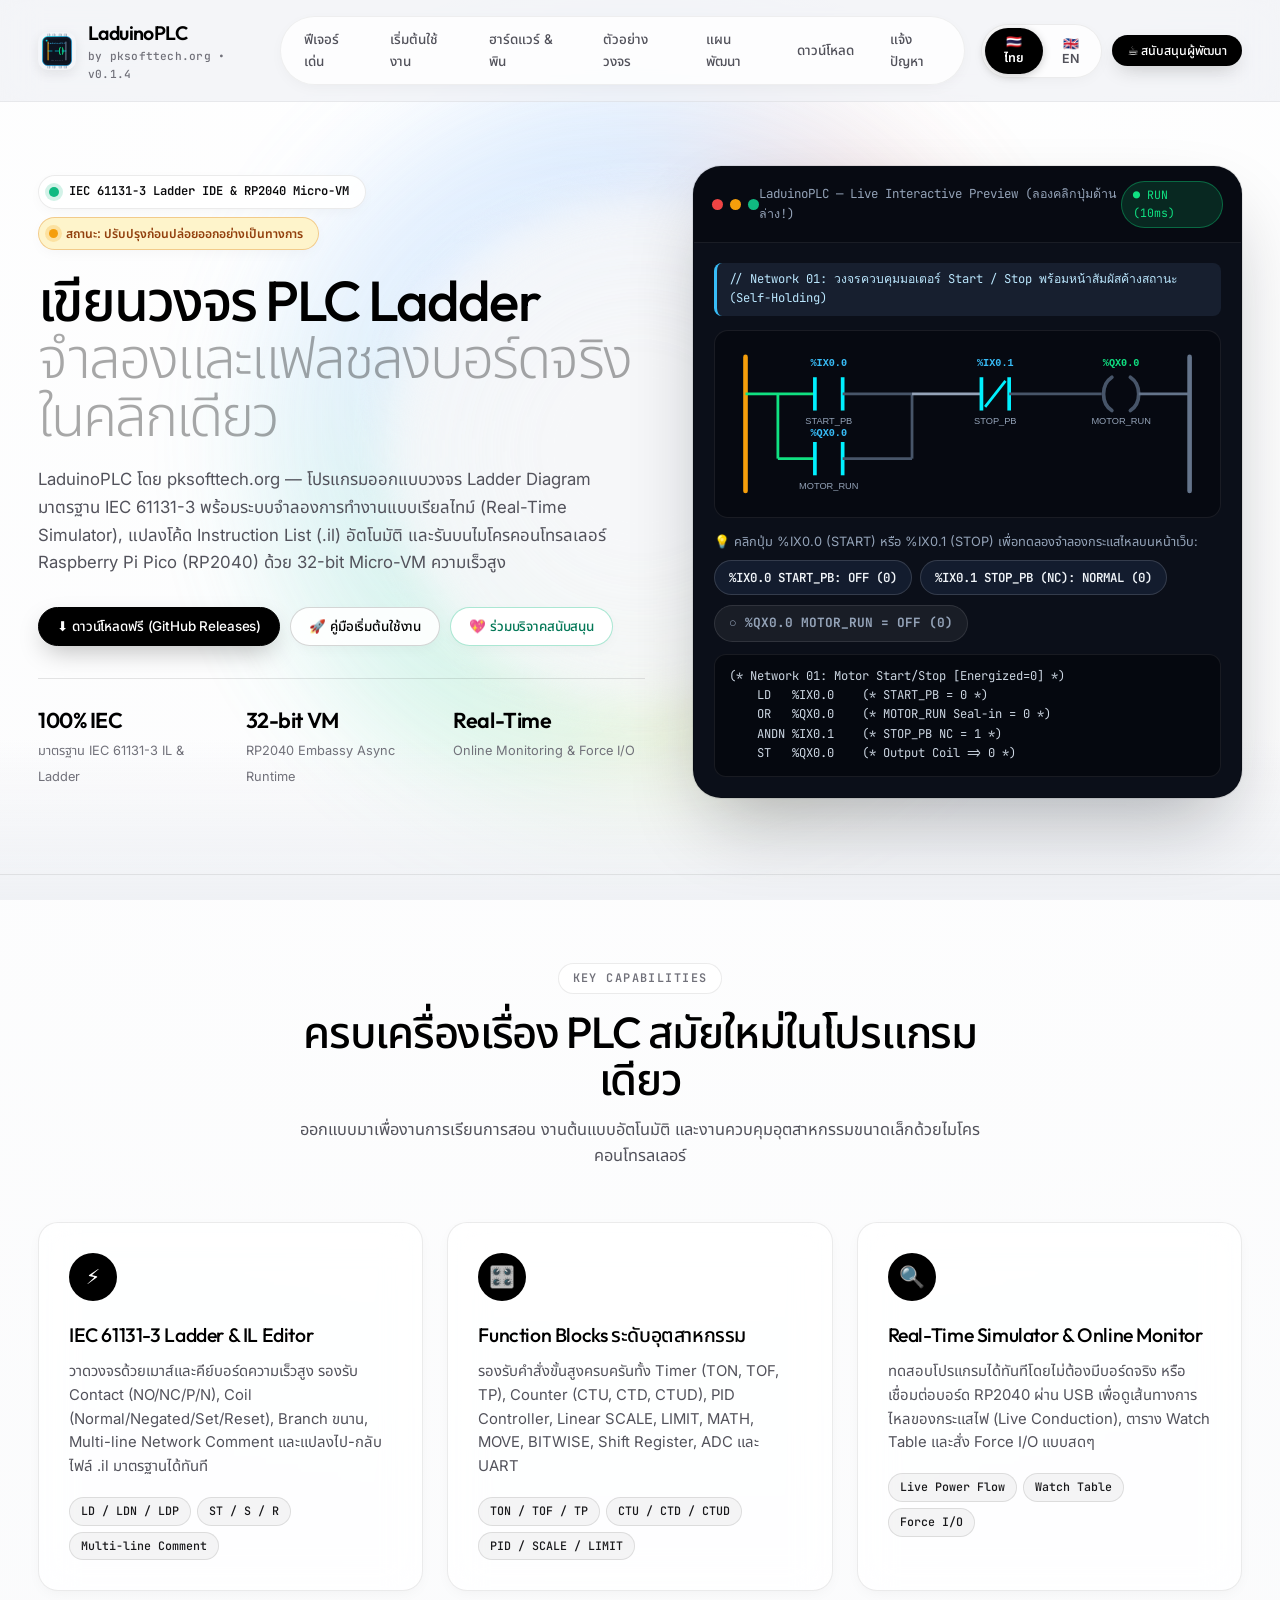
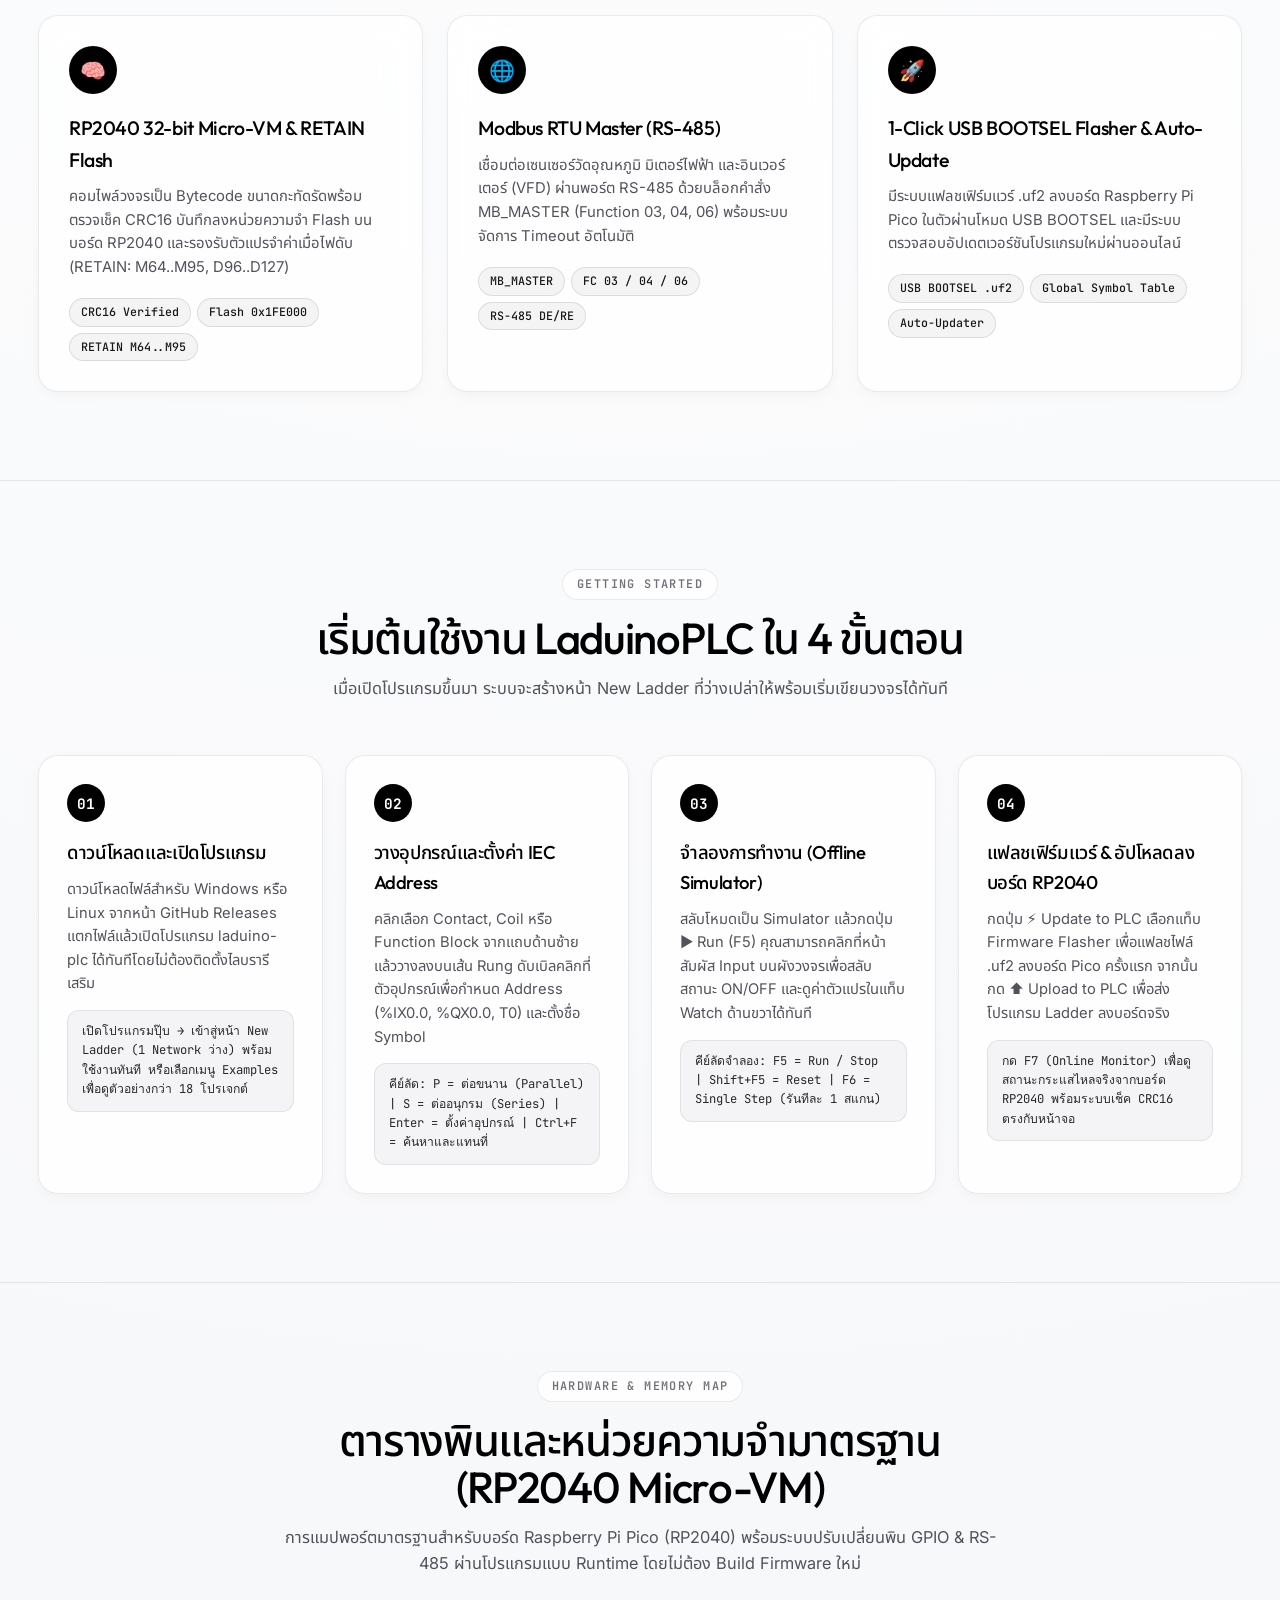
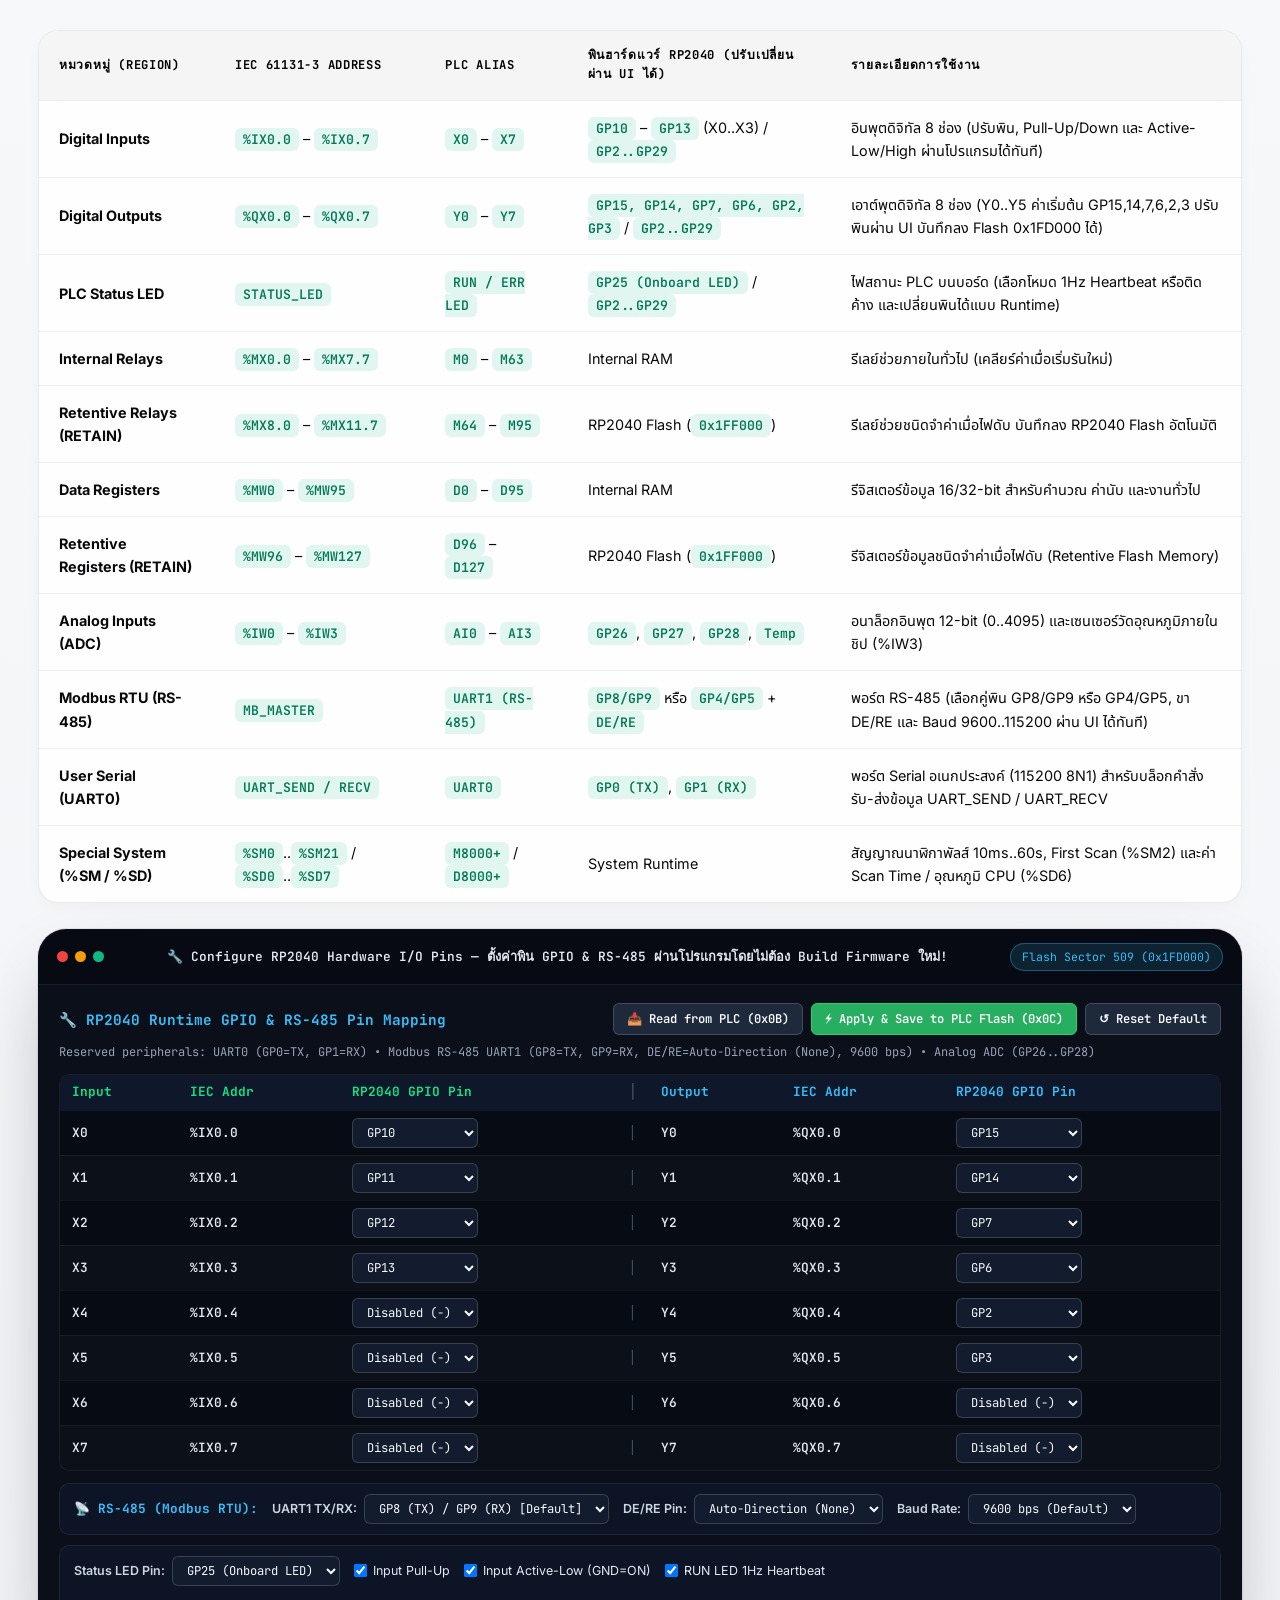
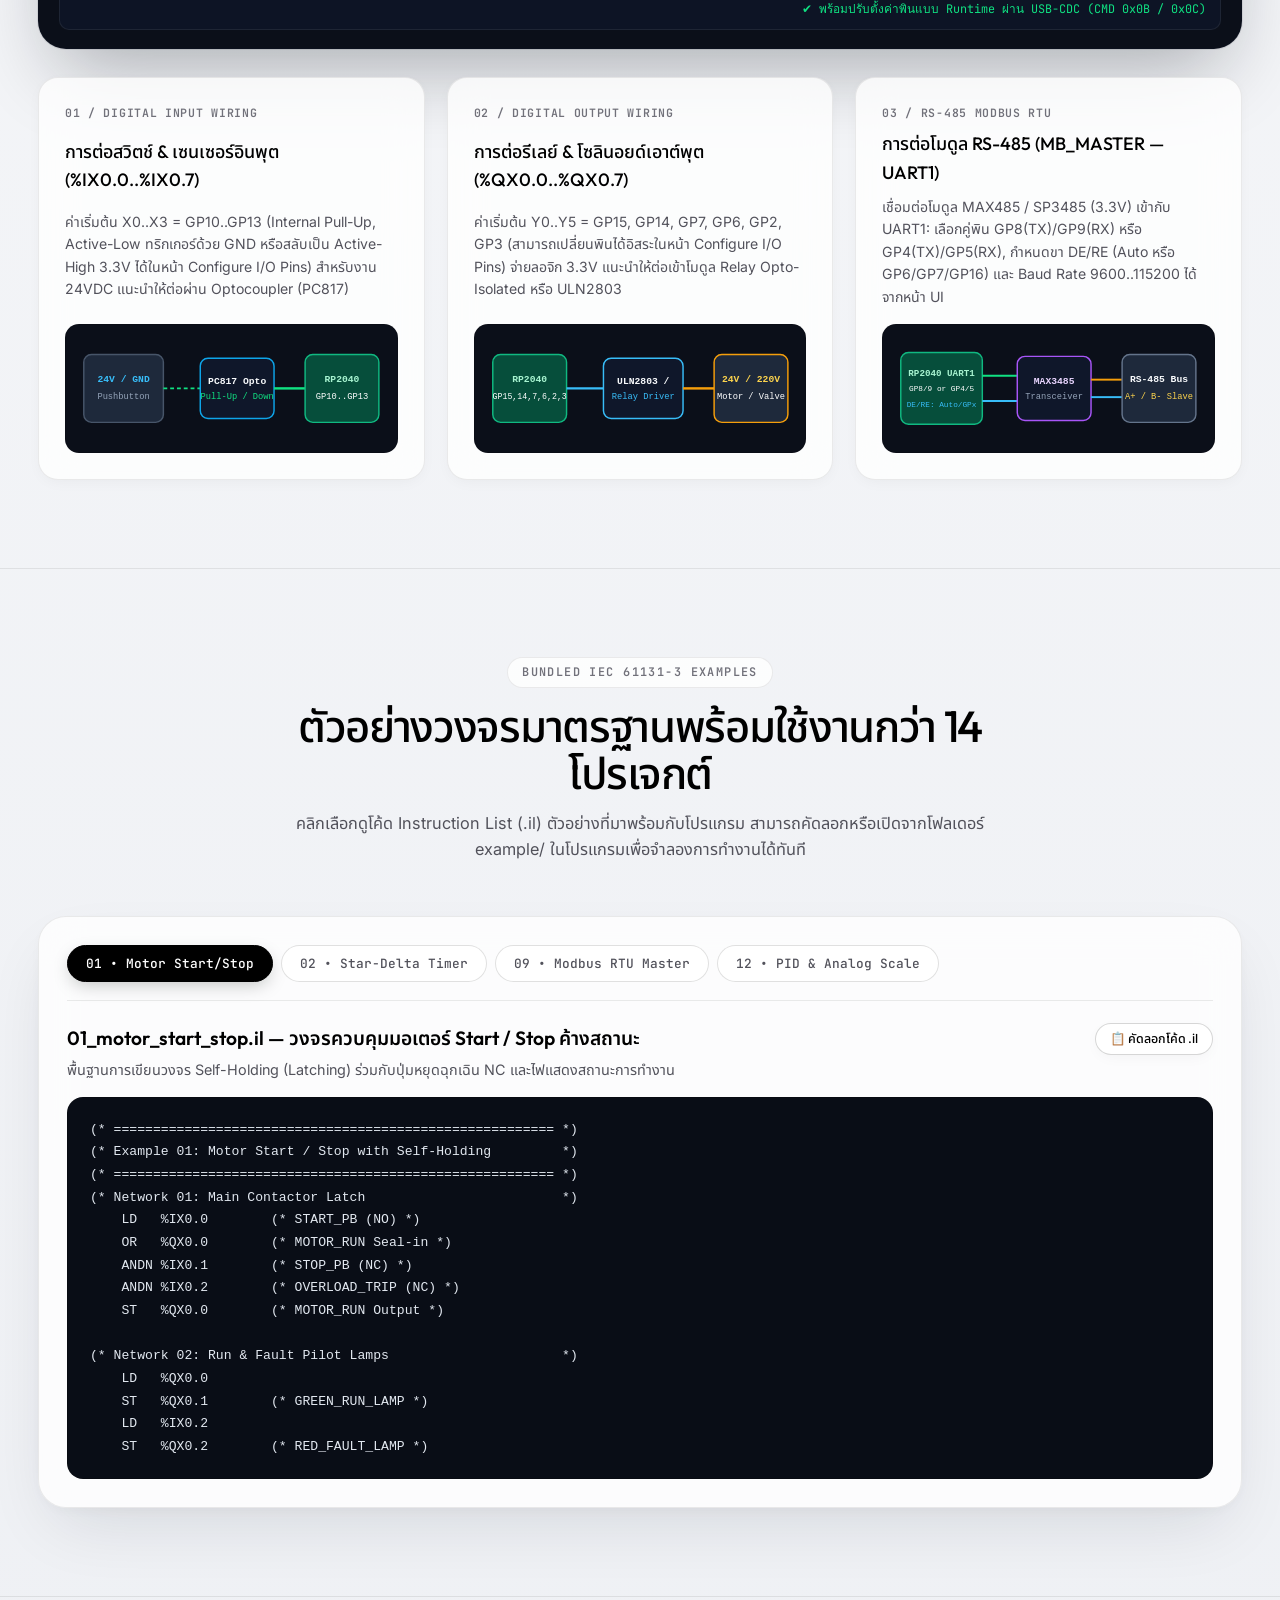
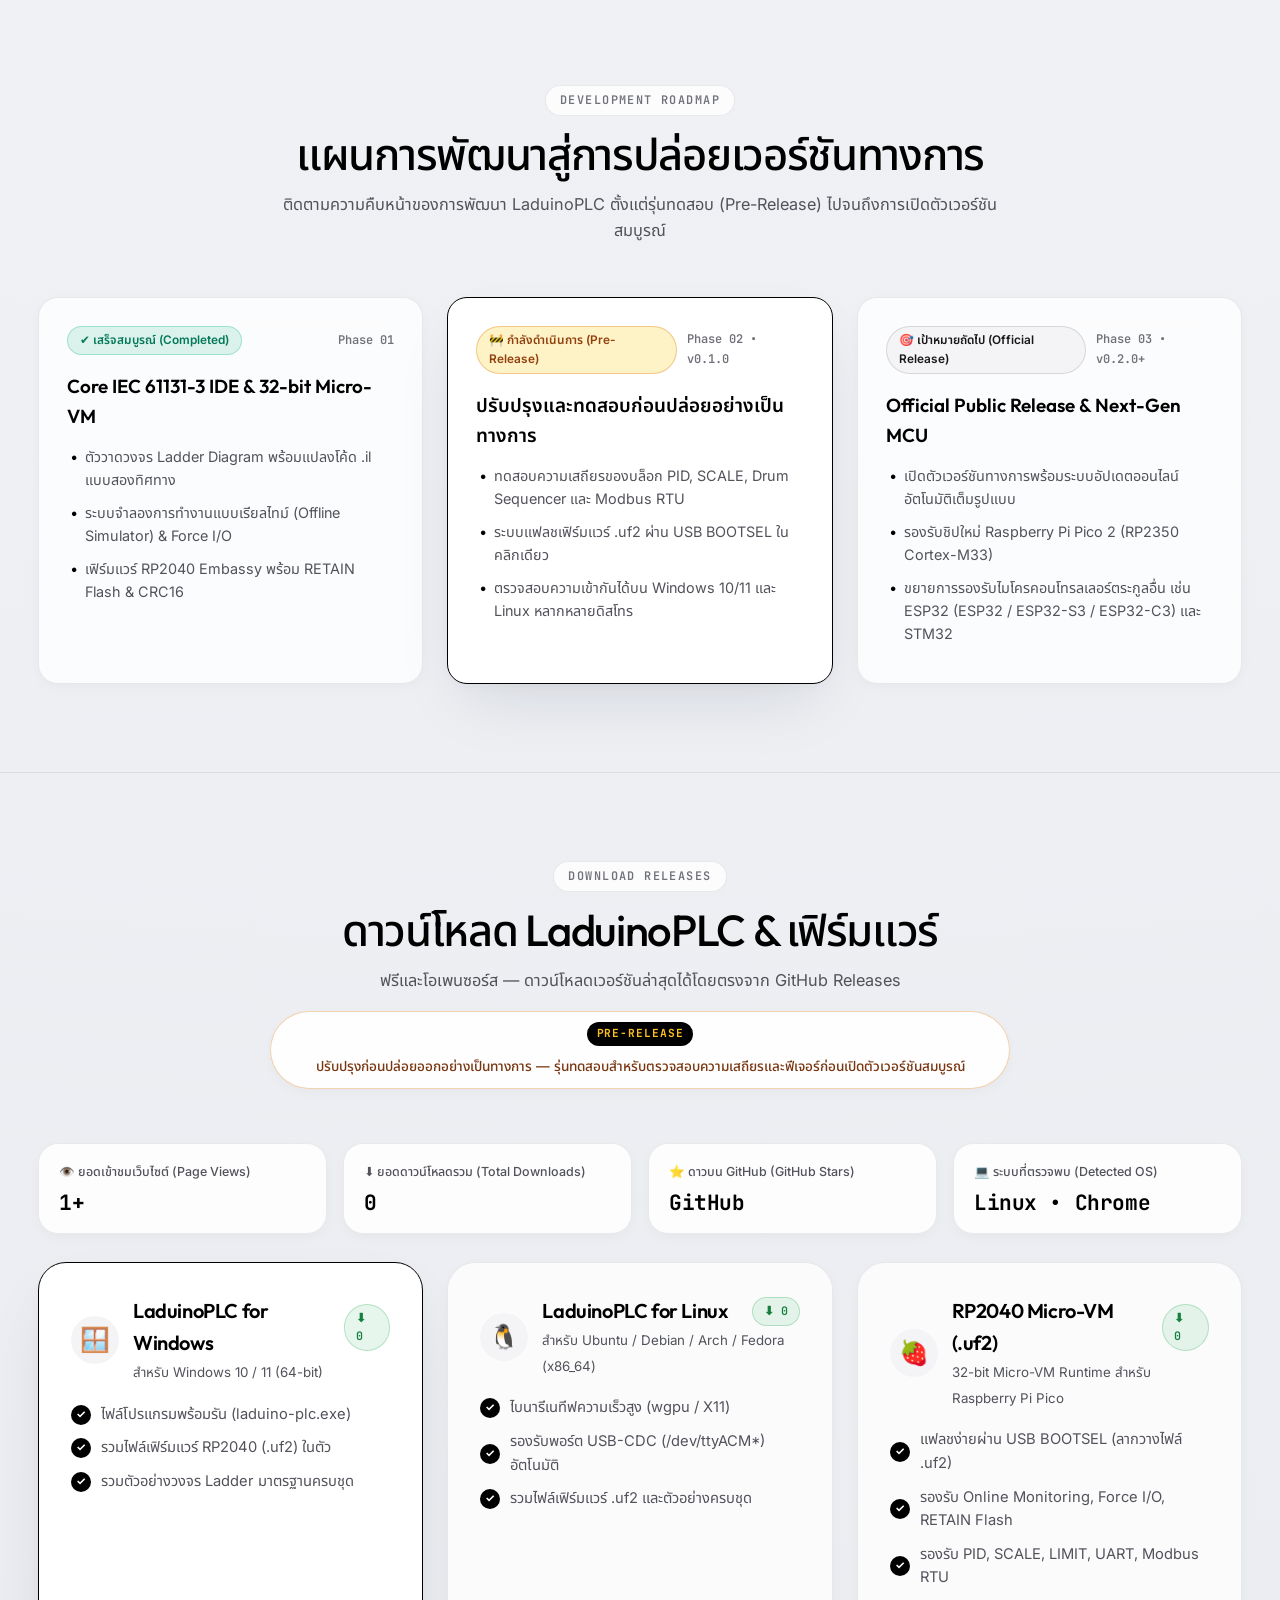
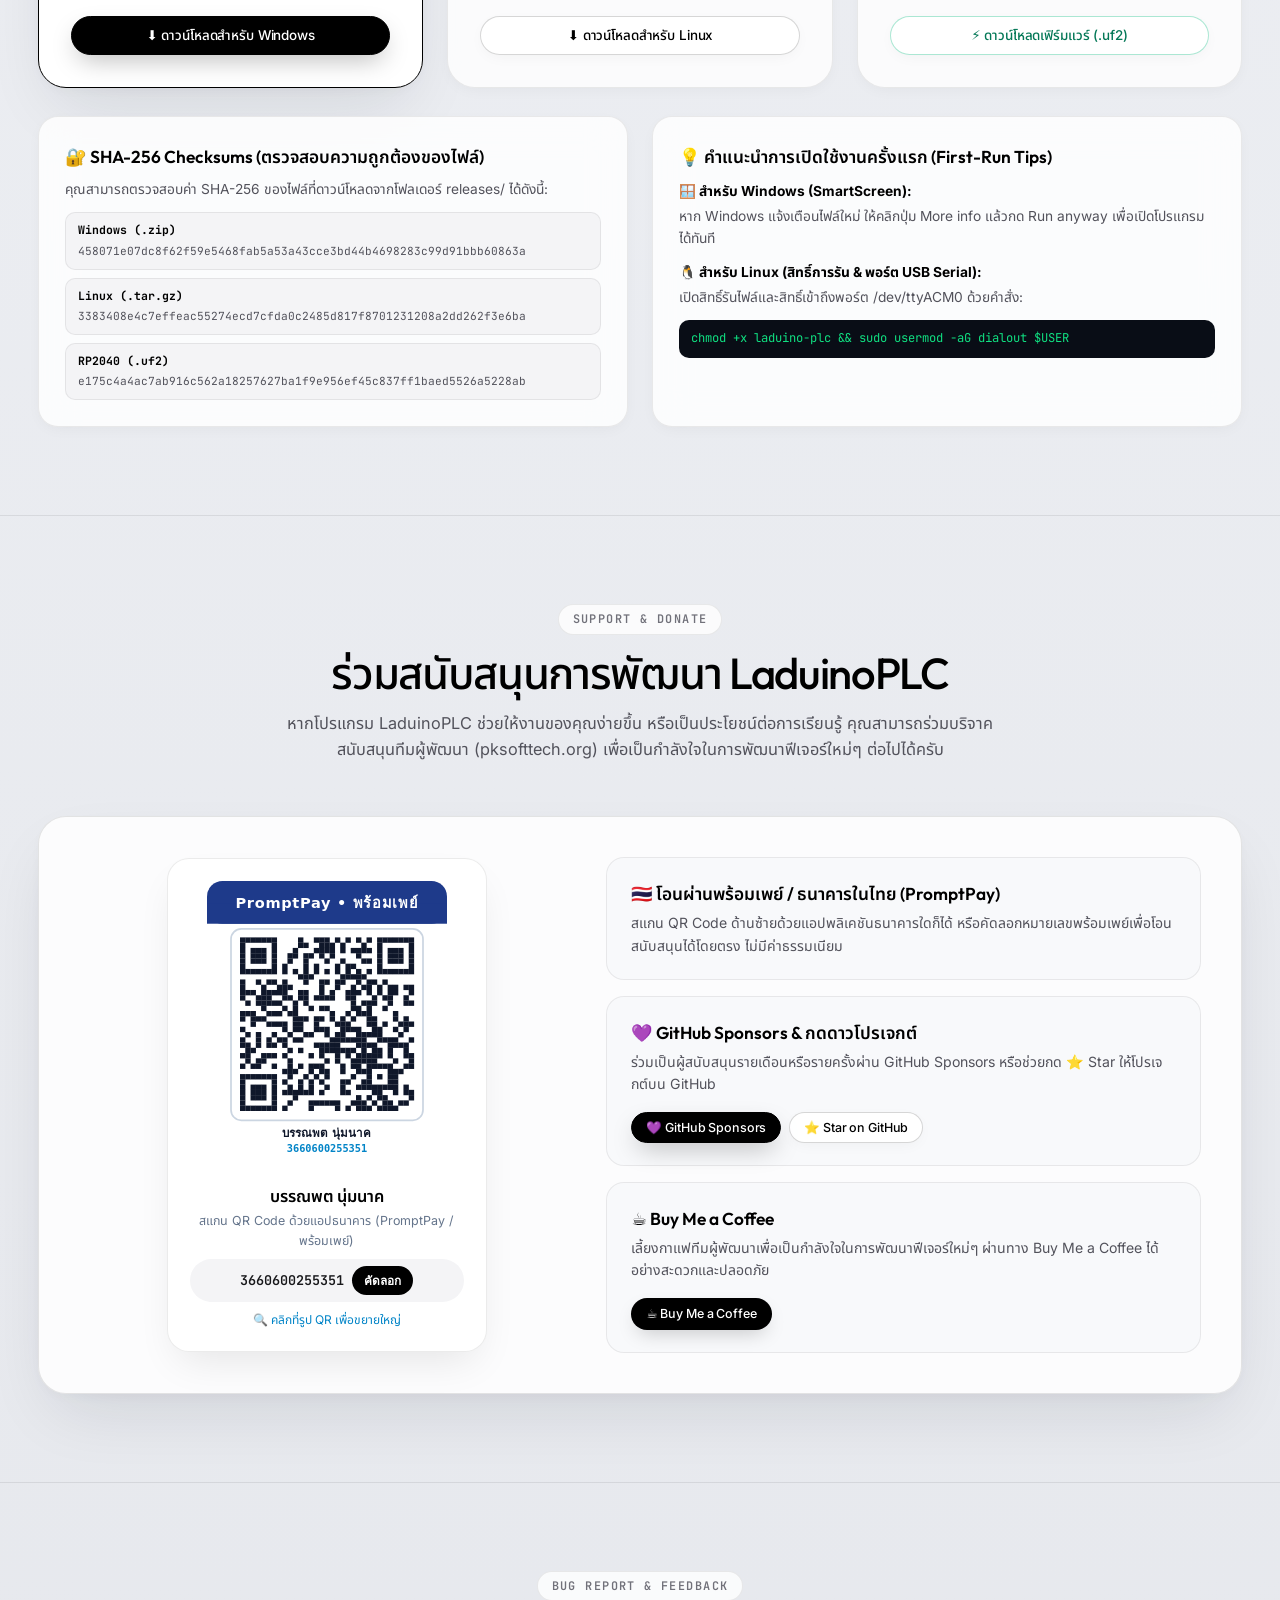
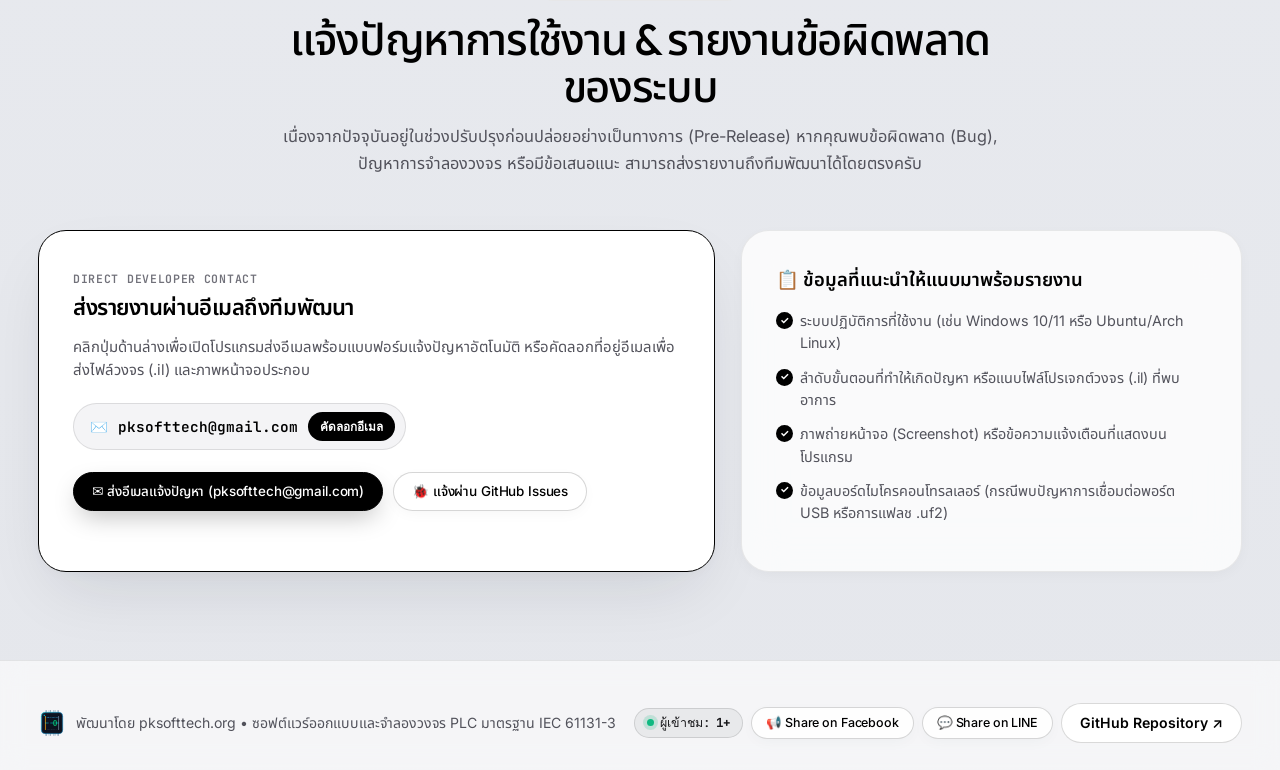
==== commit 785da425: "fix(release): update download links to v0.1.4 and auto-resolve latest release assets" ====
--- a/home_page/index.html
+++ b/home_page/index.html
@@ -34,7 +34,7 @@
       "name": "pksofttech.org",
       "url": "https://pksofttech.github.io/uPLC_STUDIO/"
     },
-    "softwareVersion": "0.1.1",
+    "softwareVersion": "0.1.4",
     "downloadUrl": "https://github.com/pksofttech/uPLC_STUDIO/releases/latest",
     "description": "Free & Open-Source IEC 61131-3 Ladder Diagram IDE, Real-Time PLC Simulator, Instruction List (.il) Generator, and RP2040 32-bit Micro-VM Runtime."
   }
@@ -818,7 +818,7 @@
                 <li data-i18n="dl_win_l3">รวมตัวอย่างวงจร Ladder มาตรฐานครบชุด</li>
               </ul>
             </div>
-            <a id="dl-win-link" href="https://github.com/pksofttech/uPLC_STUDIO/releases/latest/download/laduino-plc-v0.1.1-x86_64-pc-windows-msvc.zip" download class="btn btn-primary" data-i18n="dl_win_btn">
+            <a id="dl-win-link" href="https://github.com/pksofttech/uPLC_STUDIO/releases/latest/download/laduino-plc-v0.1.4-x86_64-pc-windows-msvc.zip" download class="btn btn-primary" data-i18n="dl_win_btn">
               ⬇ ดาวน์โหลดสำหรับ Windows
             </a>
           </div>
@@ -842,7 +842,7 @@
                 <li data-i18n="dl_lin_l3">รวมไฟล์เฟิร์มแวร์ .uf2 และตัวอย่างครบชุด</li>
               </ul>
             </div>
-            <a id="dl-lin-link" href="https://github.com/pksofttech/uPLC_STUDIO/releases/latest/download/laduino-plc-v0.1.1-x86_64-unknown-linux-gnu.tar.gz" download class="btn btn-outline" data-i18n="dl_lin_btn">
+            <a id="dl-lin-link" href="https://github.com/pksofttech/uPLC_STUDIO/releases/latest/download/laduino-plc-v0.1.4-x86_64-unknown-linux-gnu.tar.gz" download class="btn btn-outline" data-i18n="dl_lin_btn">
               ⬇ ดาวน์โหลดสำหรับ Linux
             </a>
           </div>
@@ -1007,7 +1007,7 @@
             </div>
 
             <div class="report-actions">
-              <a id="mailto-report-link" href="mailto:pksofttech@gmail.com?subject=%5BLaduinoPLC%20Bug%20Report%5D%20%E0%B9%81%E0%B8%88%E0%B9%89%E0%B8%87%E0%B8%9B%E0%B8%B1%E0%B8%8D%E0%B8%AB%E0%B8%B2%E0%B8%81%E0%B8%B2%E0%B8%A3%E0%B9%83%E0%B8%8A%E0%B9%89%E0%B8%87%E0%B8%B2%E0%B8%99&body=OS%20(Windows%20%2F%20Linux)%3A%20%0ALaduinoPLC%20Version%3A%20v0.1.1%0A%0A%E0%B8%A3%E0%B8%B2%E0%B8%A2%E0%B8%A5%E0%B8%B0%E0%B9%80%E0%B8%AD%E0%B8%B5%E0%B8%A2%E0%B8%94%E0%B8%9B%E0%B8%B1%E0%B8%8D%E0%B8%AB%E0%B8%B2%20(Issue%20Description)%3A%0A" class="btn btn-primary" data-i18n="rep_btn_email">
+              <a id="mailto-report-link" href="mailto:pksofttech@gmail.com?subject=%5BLaduinoPLC%20Bug%20Report%5D%20%E0%B9%81%E0%B8%88%E0%B9%89%E0%B8%87%E0%B8%9B%E0%B8%B1%E0%B8%8D%E0%B8%AB%E0%B8%B2%E0%B8%81%E0%B8%B2%E0%B8%A3%E0%B9%83%E0%B8%8A%E0%B9%89%E0%B8%87%E0%B8%B2%E0%B8%99&body=OS%20(Windows%20%2F%20Linux)%3A%20%0ALaduinoPLC%20Version%3A%20v0.1.4%0A%0A%E0%B8%A3%E0%B8%B2%E0%B8%A2%E0%B8%A5%E0%B8%B0%E0%B9%80%E0%B8%AD%E0%B8%B5%E0%B8%A2%E0%B8%94%E0%B8%9B%E0%B8%B1%E0%B8%8D%E0%B8%AB%E0%B8%B2%20(Issue%20Description)%3A%0A" class="btn btn-primary" data-i18n="rep_btn_email">
                 ✉️ ส่งอีเมลแจ้งปัญหา (pksofttech@gmail.com)
               </a>
               <a href="https://github.com/pksofttech/uPLC_STUDIO/issues/new" target="_blank" rel="noopener" class="btn btn-outline" data-i18n="rep_btn_gh">
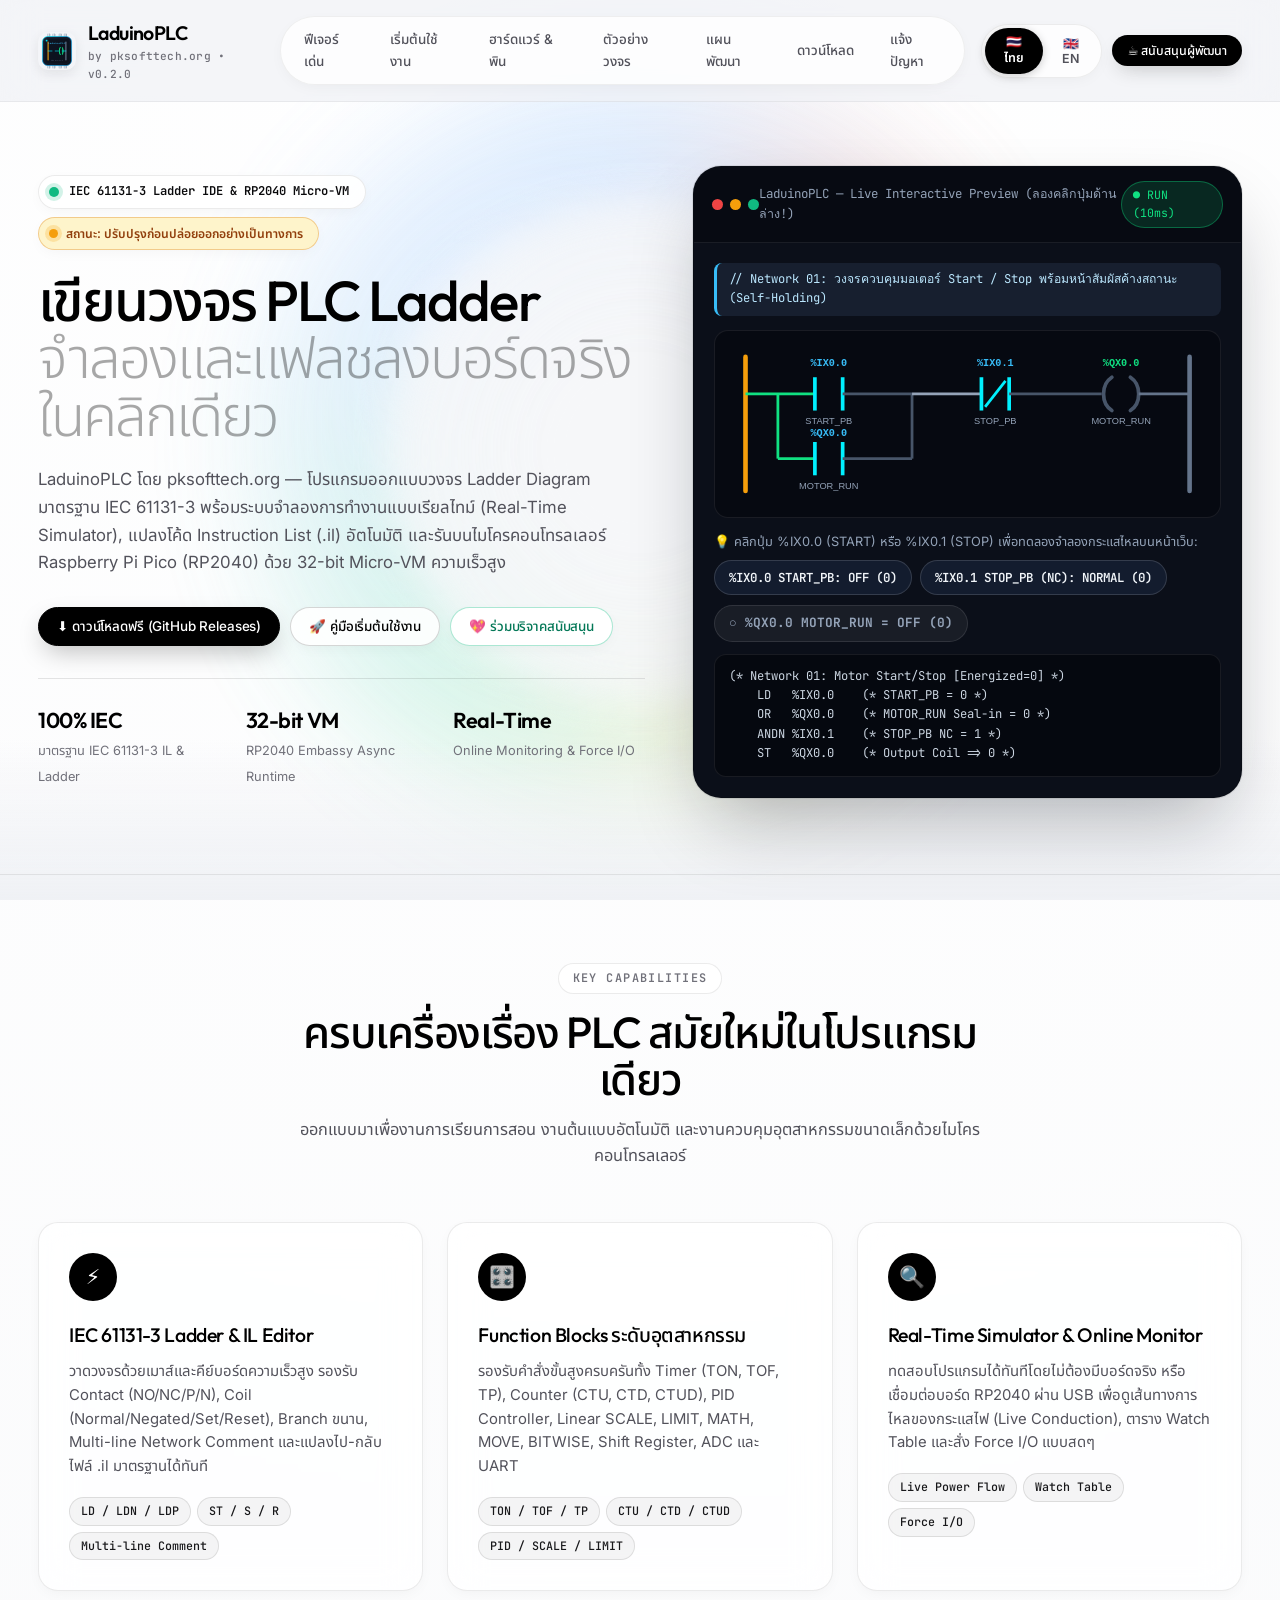
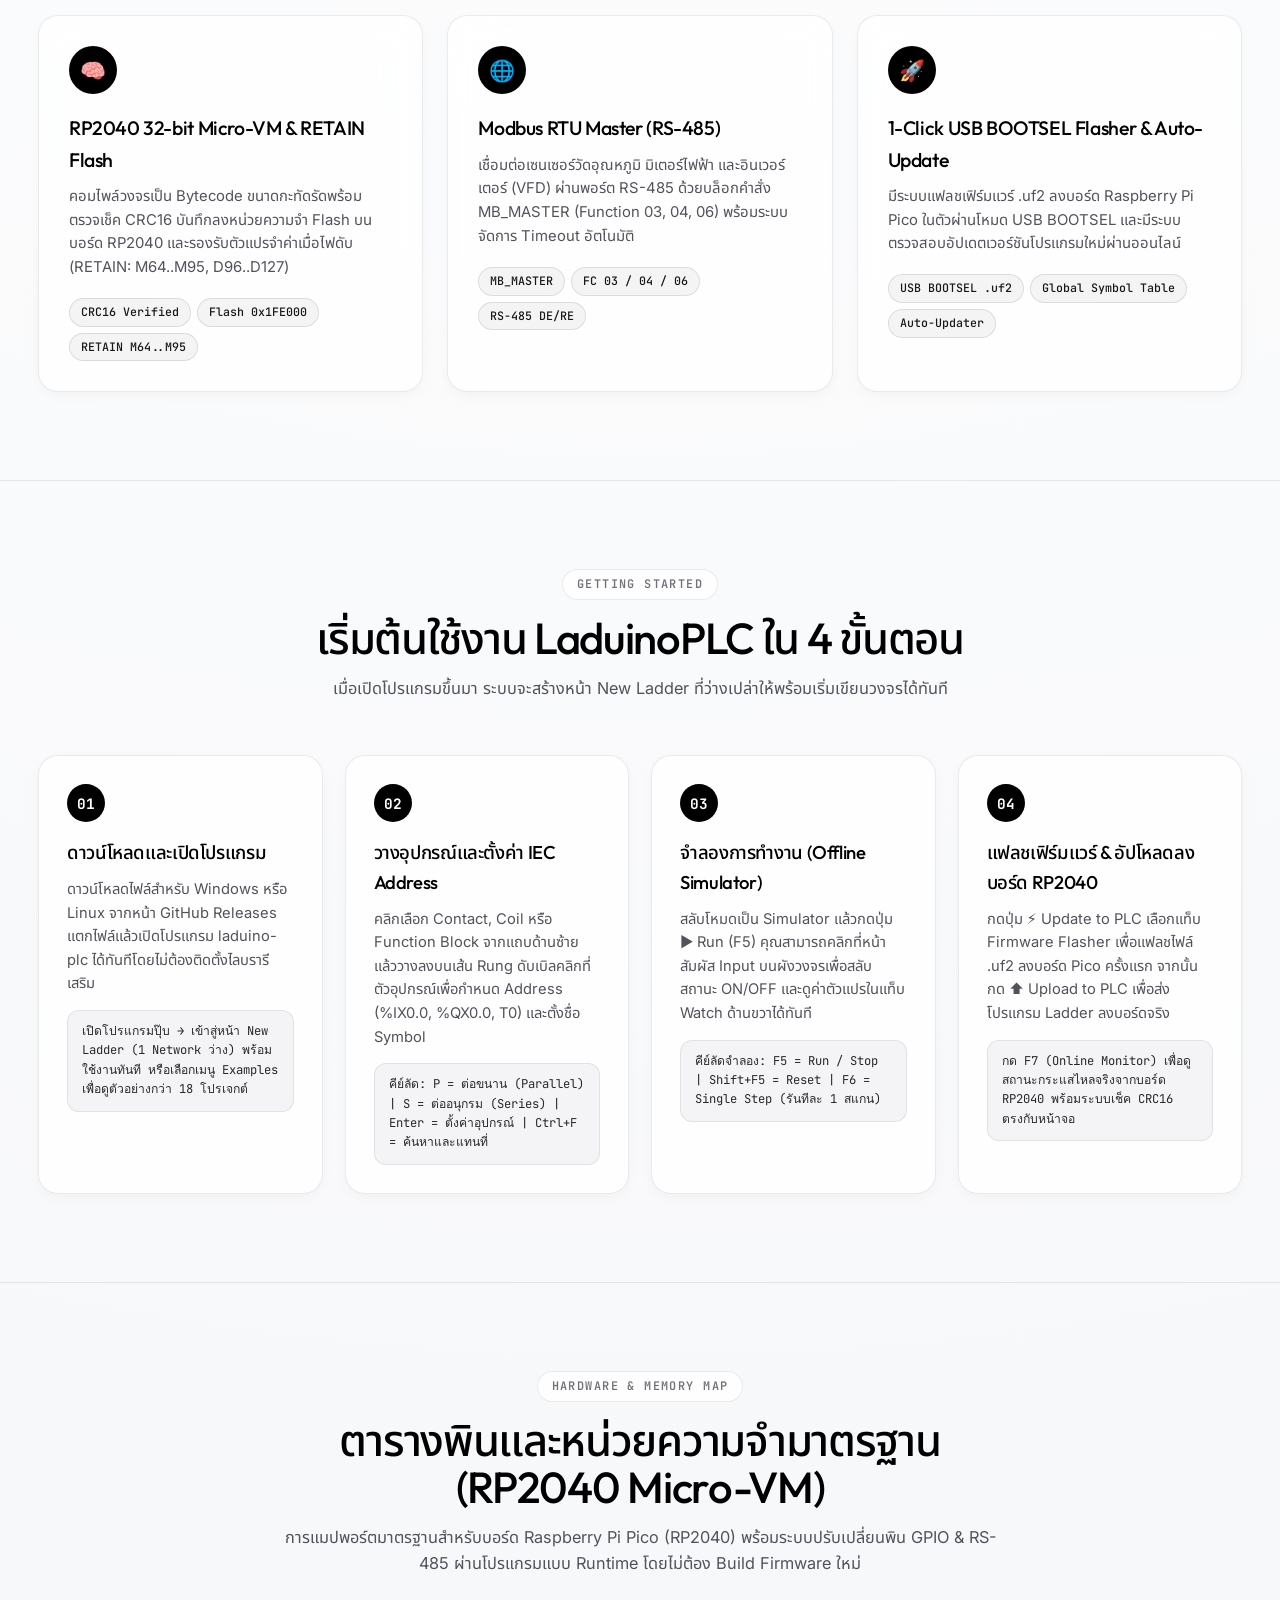
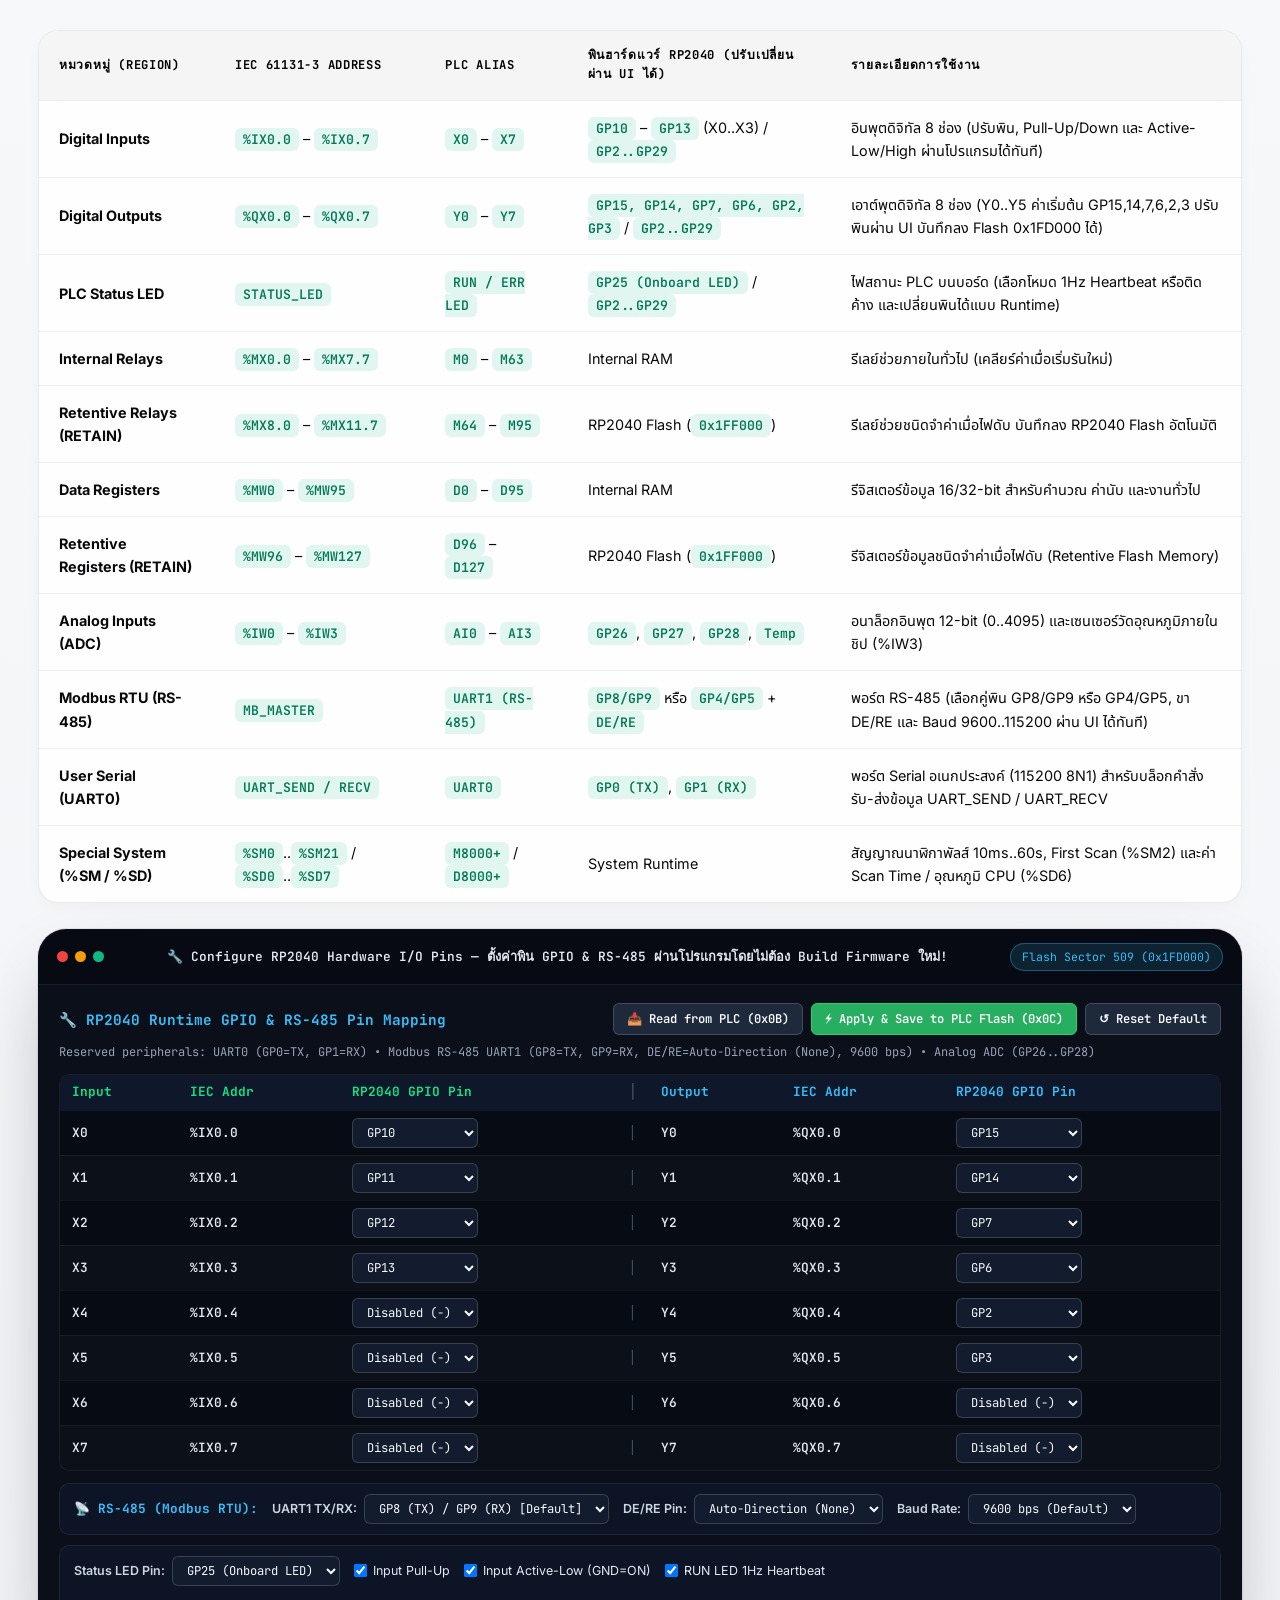
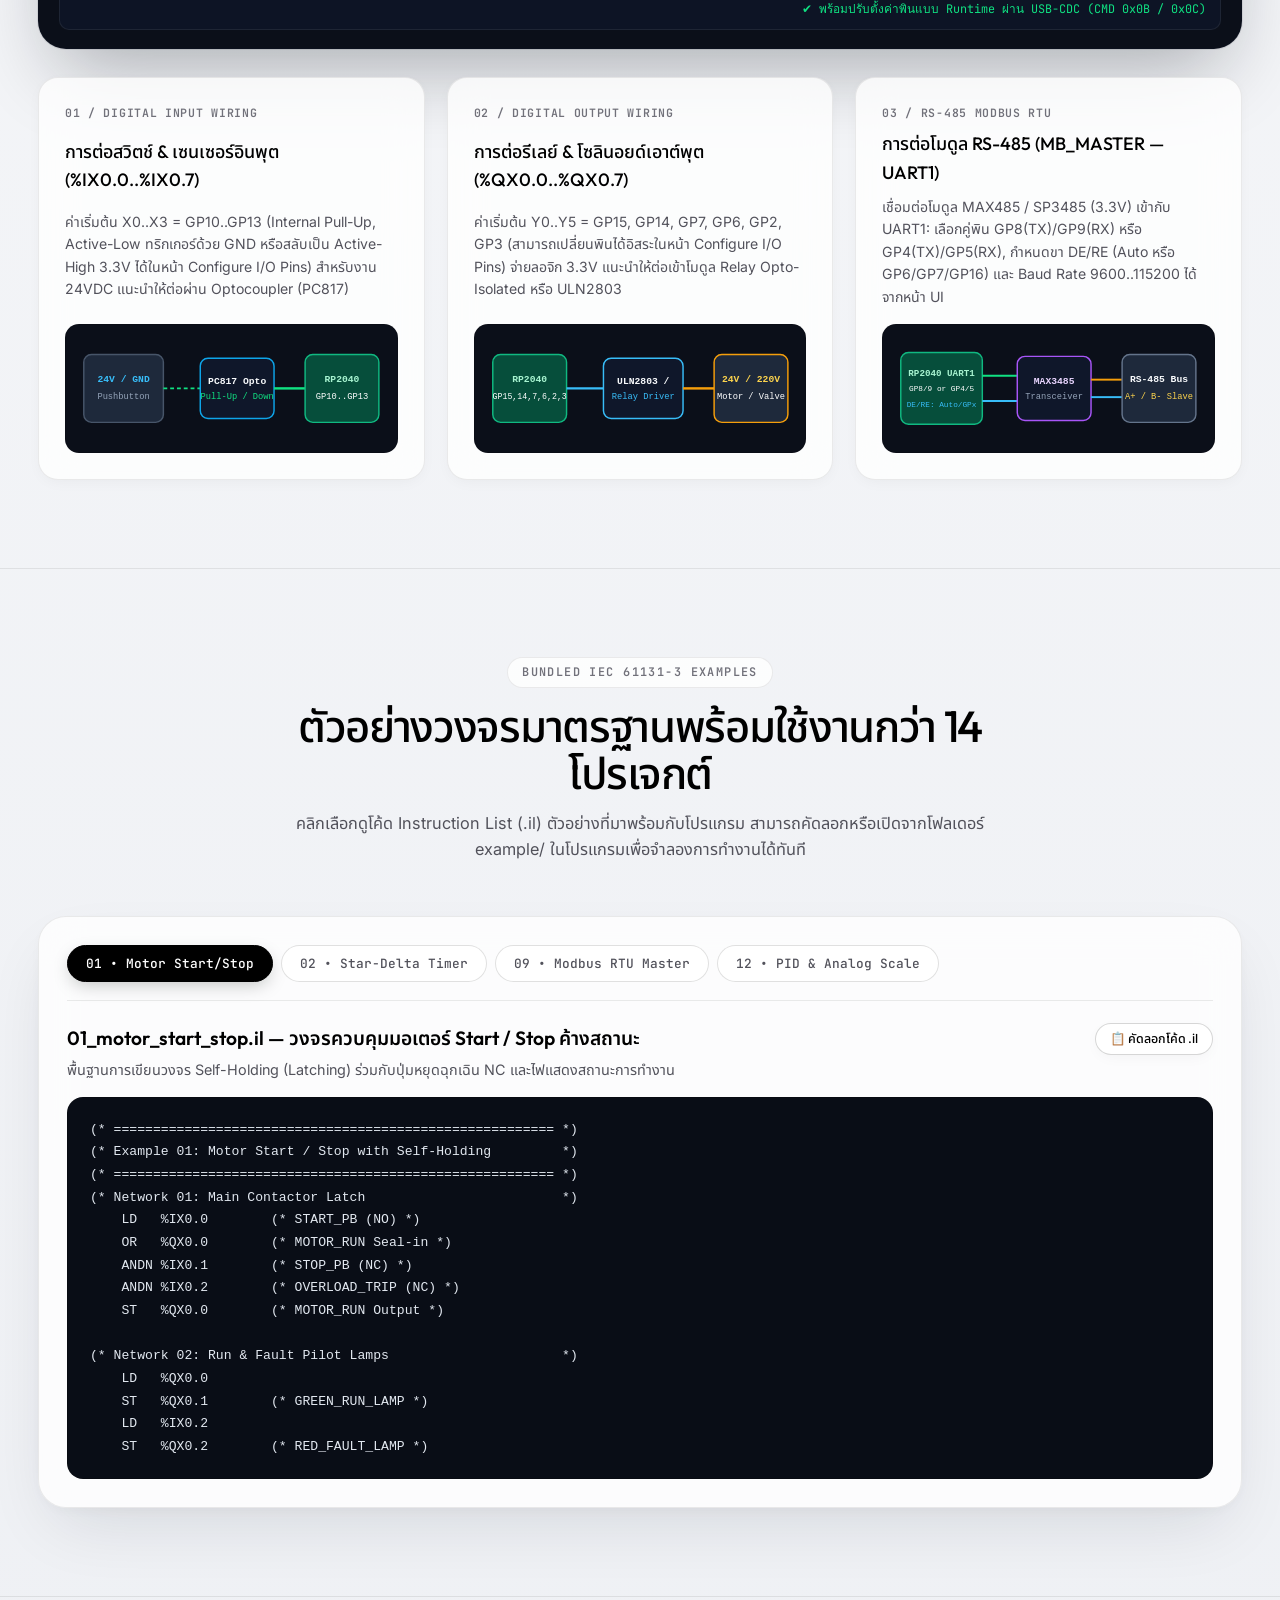
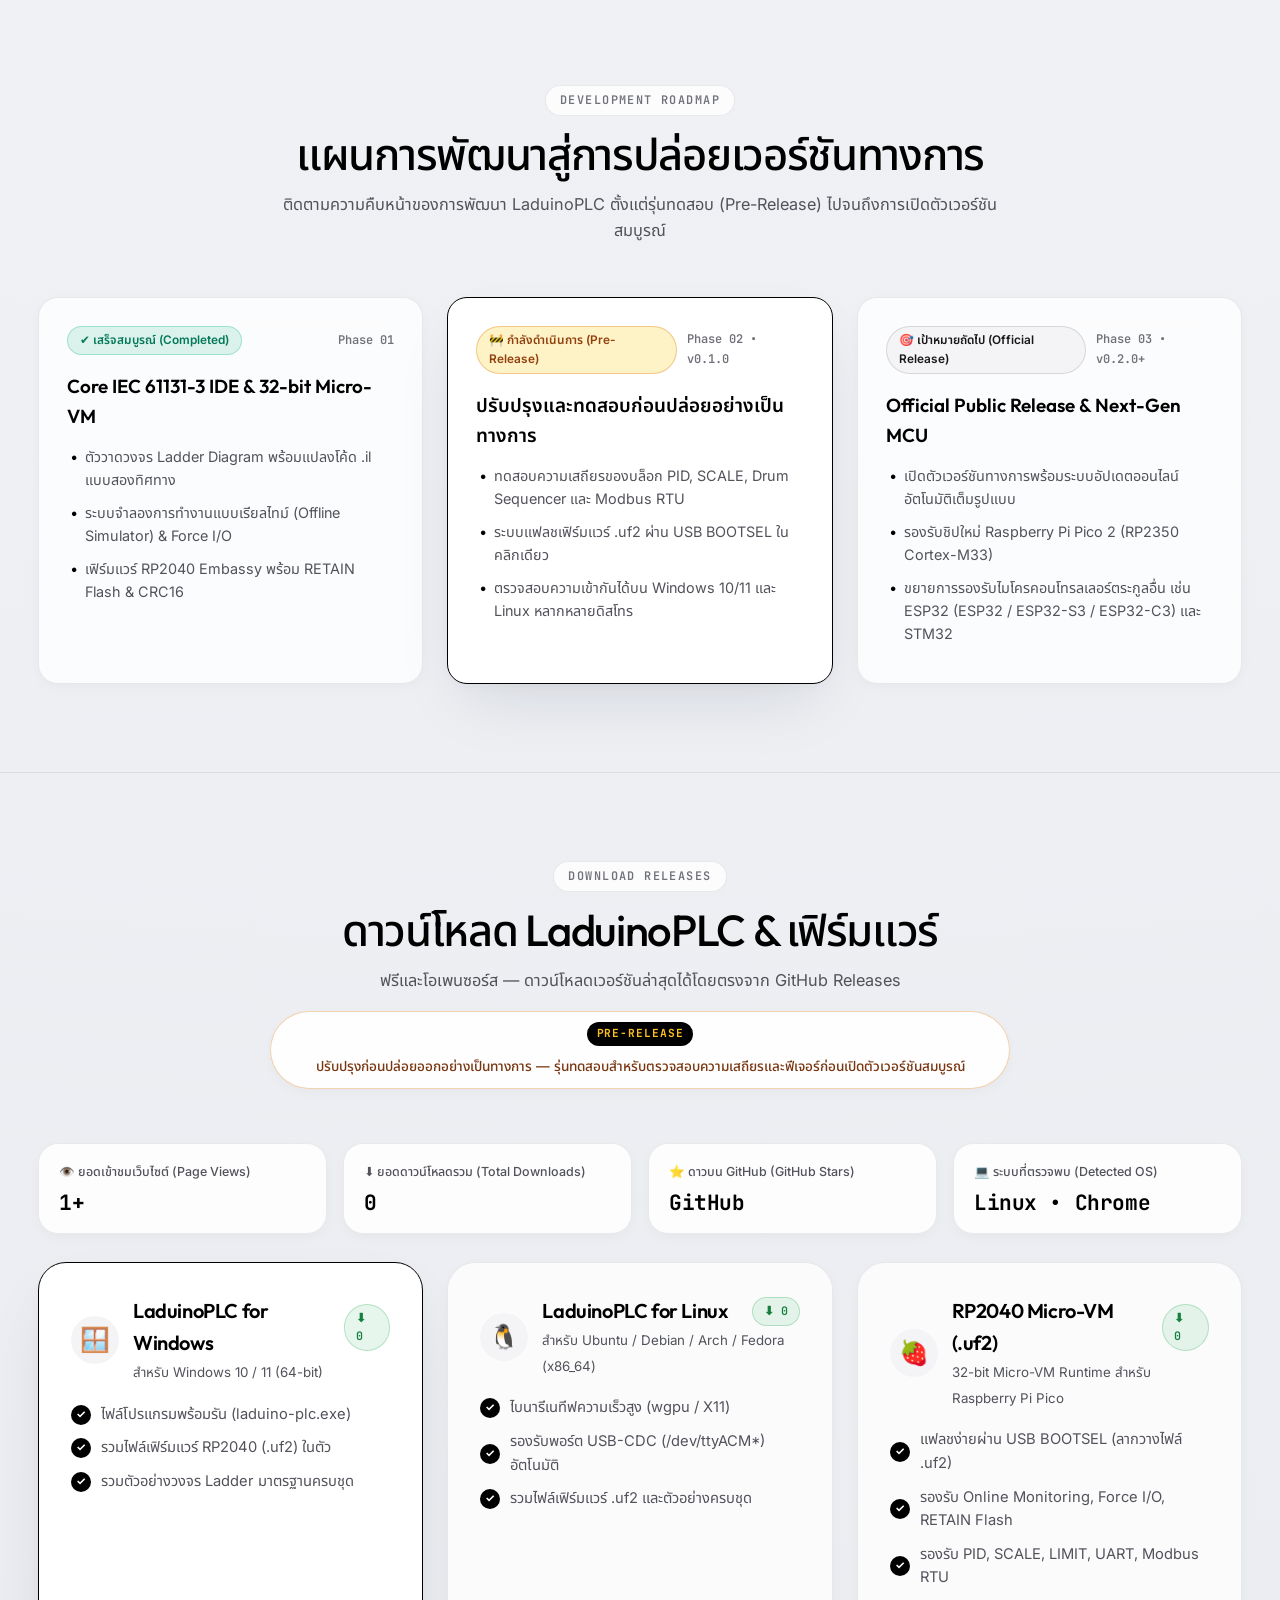
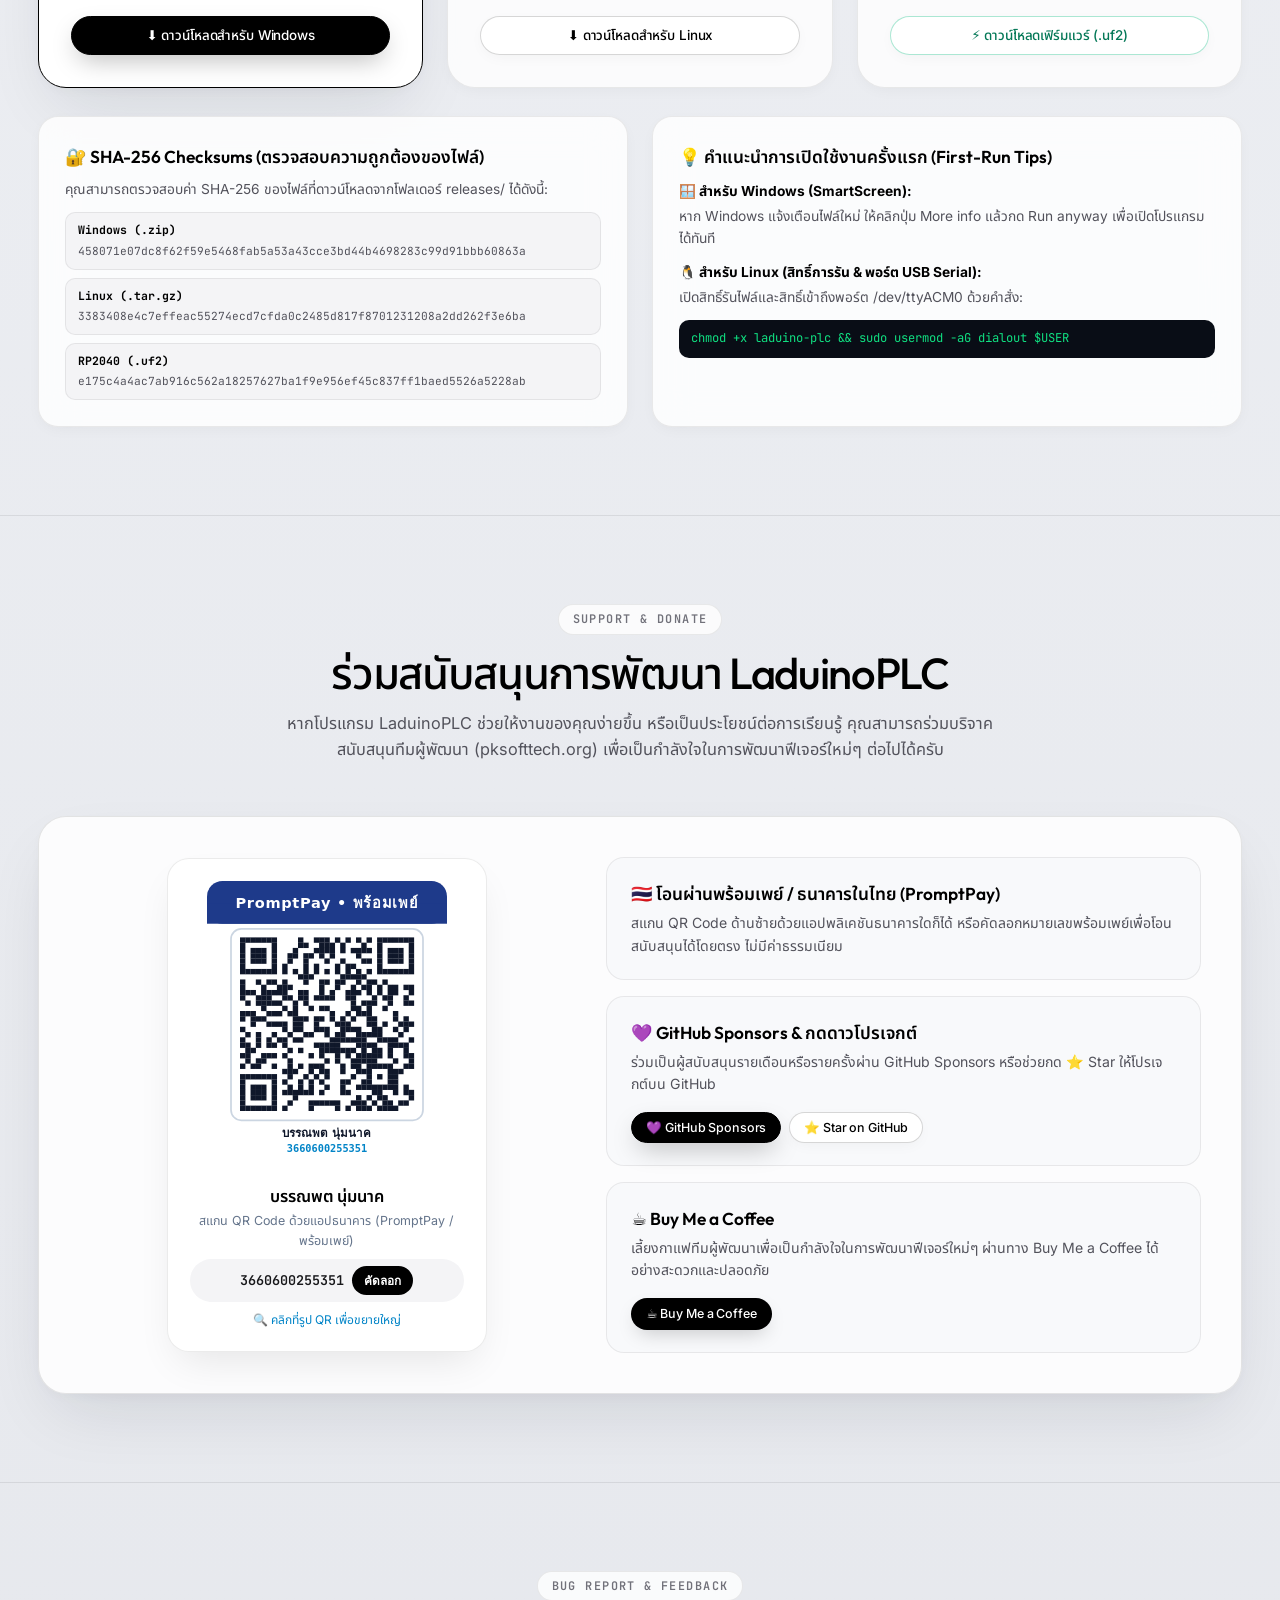
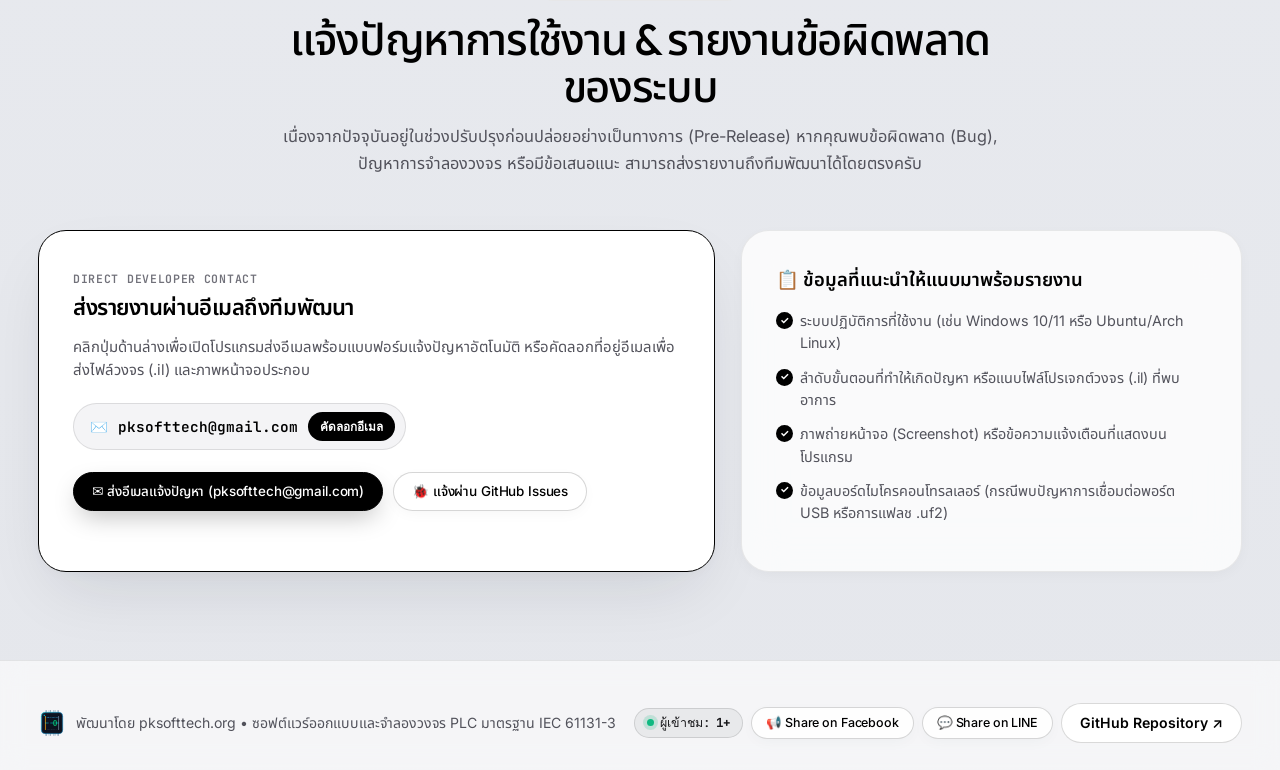
==== commit 802edcaf: "chore(release): bump version to v0.2.0 with ladder validator and UI updates" ====
--- a/home_page/index.html
+++ b/home_page/index.html
@@ -34,7 +34,7 @@
       "name": "pksofttech.org",
       "url": "https://pksofttech.github.io/uPLC_STUDIO/"
     },
-    "softwareVersion": "0.1.4",
+    "softwareVersion": "0.2.0",
     "downloadUrl": "https://github.com/pksofttech/uPLC_STUDIO/releases/latest",
     "description": "Free & Open-Source IEC 61131-3 Ladder Diagram IDE, Real-Time PLC Simulator, Instruction List (.il) Generator, and RP2040 32-bit Micro-VM Runtime."
   }
@@ -818,7 +818,7 @@
                 <li data-i18n="dl_win_l3">รวมตัวอย่างวงจร Ladder มาตรฐานครบชุด</li>
               </ul>
             </div>
-            <a id="dl-win-link" href="https://github.com/pksofttech/uPLC_STUDIO/releases/latest/download/laduino-plc-v0.1.4-x86_64-pc-windows-msvc.zip" download class="btn btn-primary" data-i18n="dl_win_btn">
+            <a id="dl-win-link" href="https://github.com/pksofttech/uPLC_STUDIO/releases/latest/download/laduino-plc-v0.2.0-x86_64-pc-windows-msvc.zip" download class="btn btn-primary" data-i18n="dl_win_btn">
               ⬇ ดาวน์โหลดสำหรับ Windows
             </a>
           </div>
@@ -842,7 +842,7 @@
                 <li data-i18n="dl_lin_l3">รวมไฟล์เฟิร์มแวร์ .uf2 และตัวอย่างครบชุด</li>
               </ul>
             </div>
-            <a id="dl-lin-link" href="https://github.com/pksofttech/uPLC_STUDIO/releases/latest/download/laduino-plc-v0.1.4-x86_64-unknown-linux-gnu.tar.gz" download class="btn btn-outline" data-i18n="dl_lin_btn">
+            <a id="dl-lin-link" href="https://github.com/pksofttech/uPLC_STUDIO/releases/latest/download/laduino-plc-v0.2.0-x86_64-unknown-linux-gnu.tar.gz" download class="btn btn-outline" data-i18n="dl_lin_btn">
               ⬇ ดาวน์โหลดสำหรับ Linux
             </a>
           </div>
@@ -1007,7 +1007,7 @@
             </div>
 
             <div class="report-actions">
-              <a id="mailto-report-link" href="mailto:pksofttech@gmail.com?subject=%5BLaduinoPLC%20Bug%20Report%5D%20%E0%B9%81%E0%B8%88%E0%B9%89%E0%B8%87%E0%B8%9B%E0%B8%B1%E0%B8%8D%E0%B8%AB%E0%B8%B2%E0%B8%81%E0%B8%B2%E0%B8%A3%E0%B9%83%E0%B8%8A%E0%B9%89%E0%B8%87%E0%B8%B2%E0%B8%99&body=OS%20(Windows%20%2F%20Linux)%3A%20%0ALaduinoPLC%20Version%3A%20v0.1.4%0A%0A%E0%B8%A3%E0%B8%B2%E0%B8%A2%E0%B8%A5%E0%B8%B0%E0%B9%80%E0%B8%AD%E0%B8%B5%E0%B8%A2%E0%B8%94%E0%B8%9B%E0%B8%B1%E0%B8%8D%E0%B8%AB%E0%B8%B2%20(Issue%20Description)%3A%0A" class="btn btn-primary" data-i18n="rep_btn_email">
+              <a id="mailto-report-link" href="mailto:pksofttech@gmail.com?subject=%5BLaduinoPLC%20Bug%20Report%5D%20%E0%B9%81%E0%B8%88%E0%B9%89%E0%B8%87%E0%B8%9B%E0%B8%B1%E0%B8%8D%E0%B8%AB%E0%B8%B2%E0%B8%81%E0%B8%B2%E0%B8%A3%E0%B9%83%E0%B8%8A%E0%B9%89%E0%B8%87%E0%B8%B2%E0%B8%99&body=OS%20(Windows%20%2F%20Linux)%3A%20%0ALaduinoPLC%20Version%3A%20v0.2.0%0A%0A%E0%B8%A3%E0%B8%B2%E0%B8%A2%E0%B8%A5%E0%B8%B0%E0%B9%80%E0%B8%AD%E0%B8%B5%E0%B8%A2%E0%B8%94%E0%B8%9B%E0%B8%B1%E0%B8%8D%E0%B8%AB%E0%B8%B2%20(Issue%20Description)%3A%0A" class="btn btn-primary" data-i18n="rep_btn_email">
                 ✉️ ส่งอีเมลแจ้งปัญหา (pksofttech@gmail.com)
               </a>
               <a href="https://github.com/pksofttech/uPLC_STUDIO/issues/new" target="_blank" rel="noopener" class="btn btn-outline" data-i18n="rep_btn_gh">
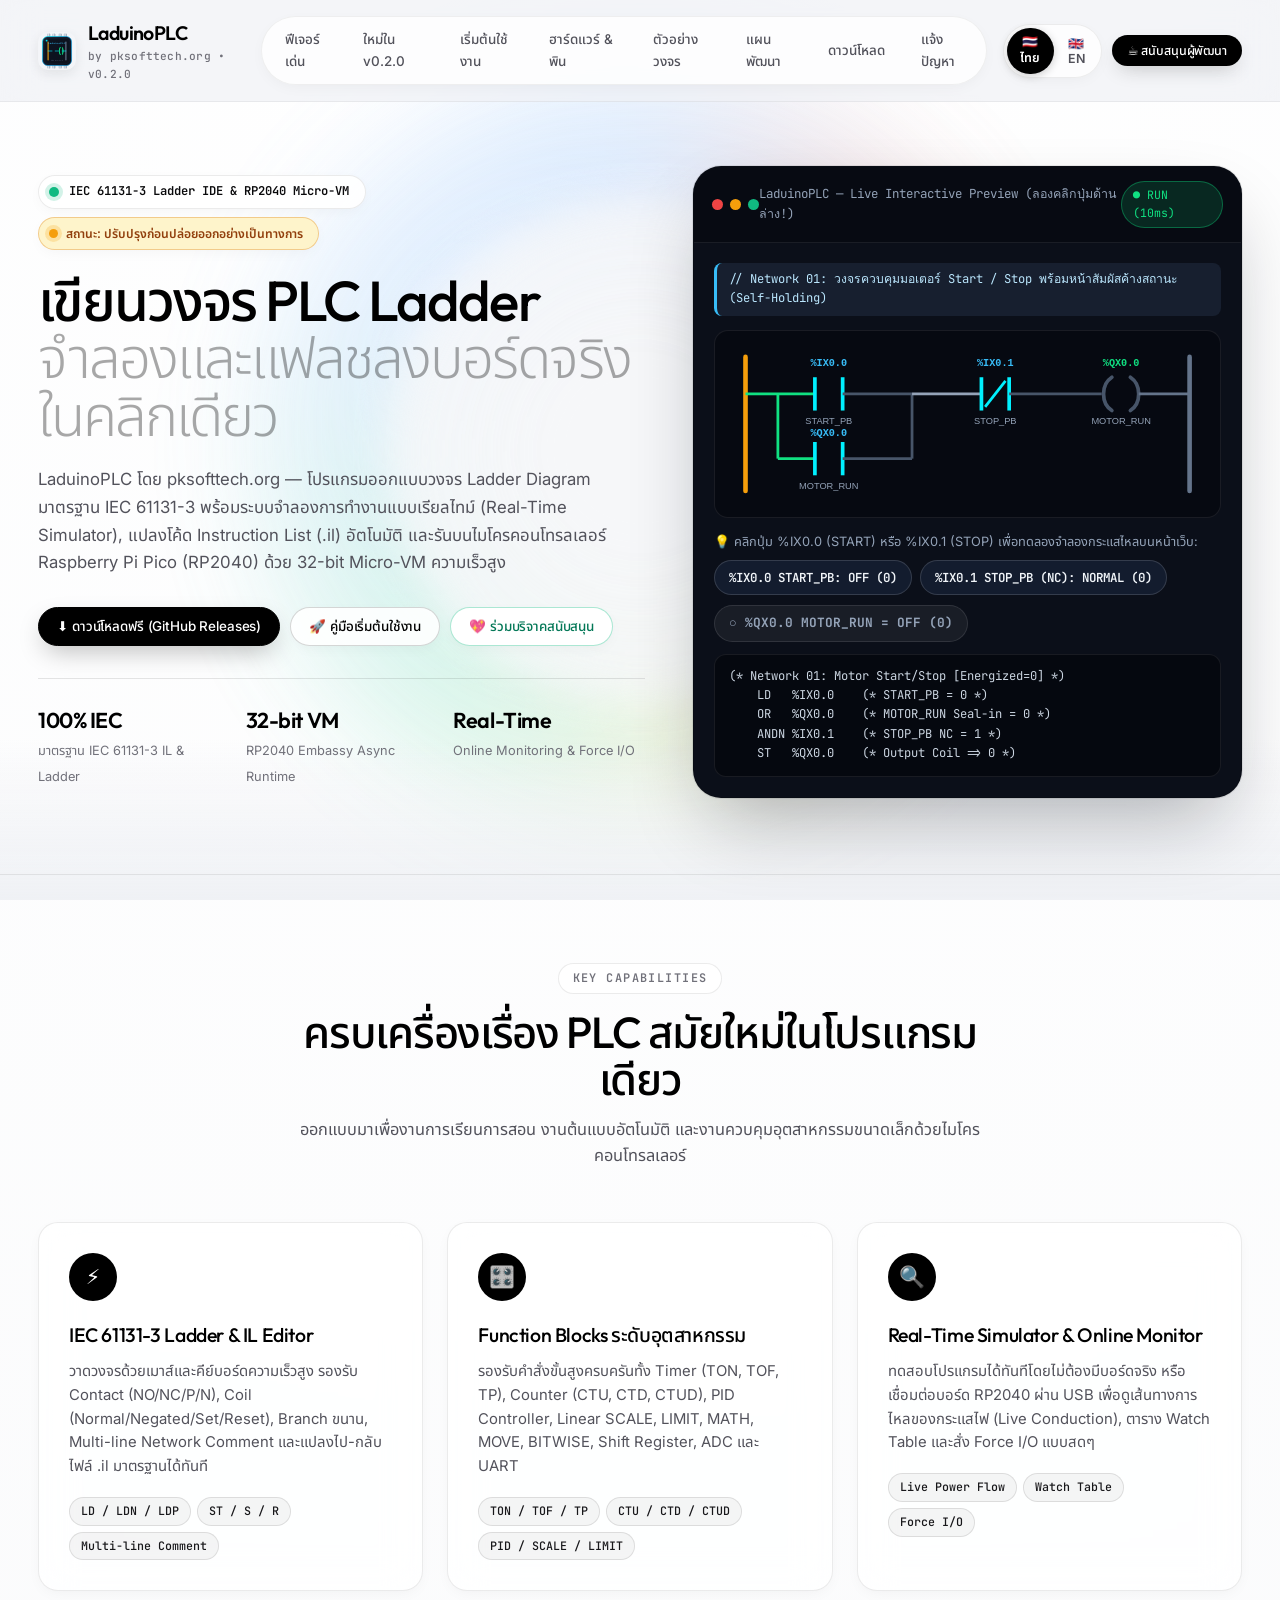
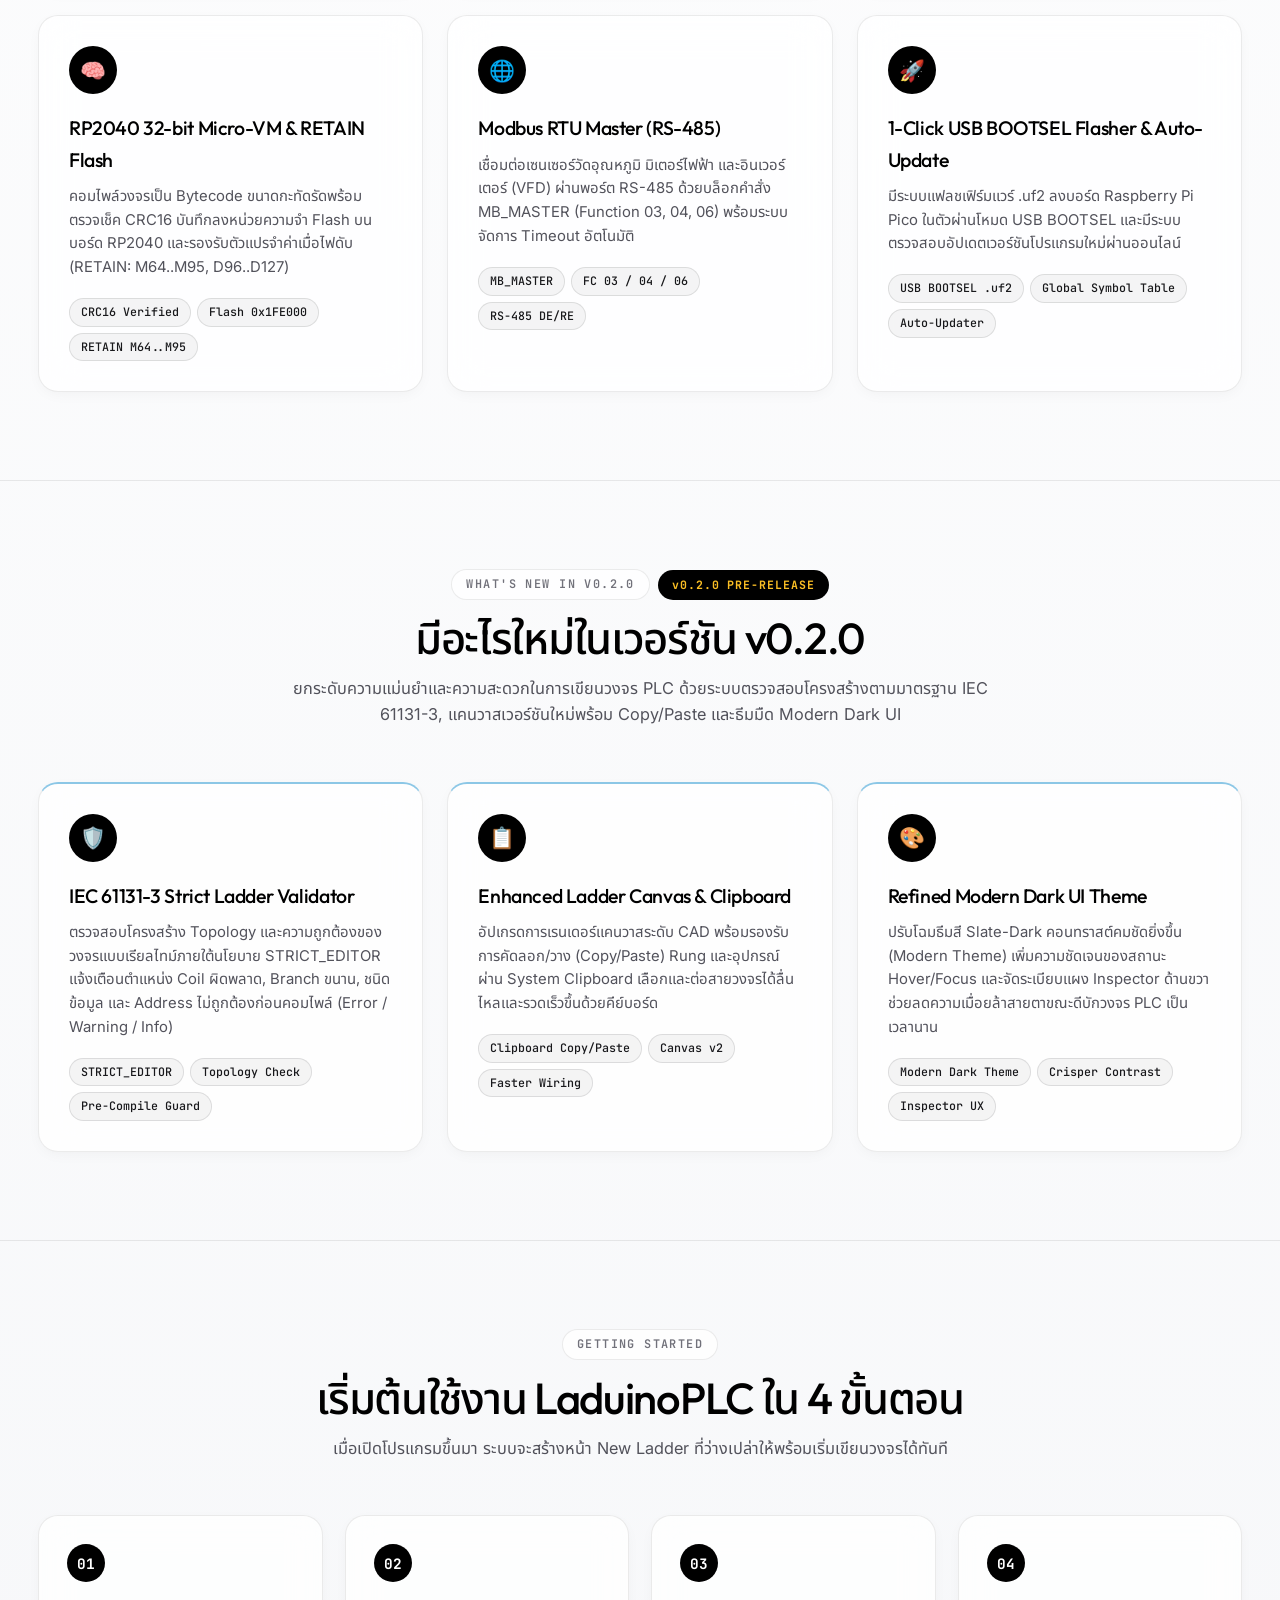
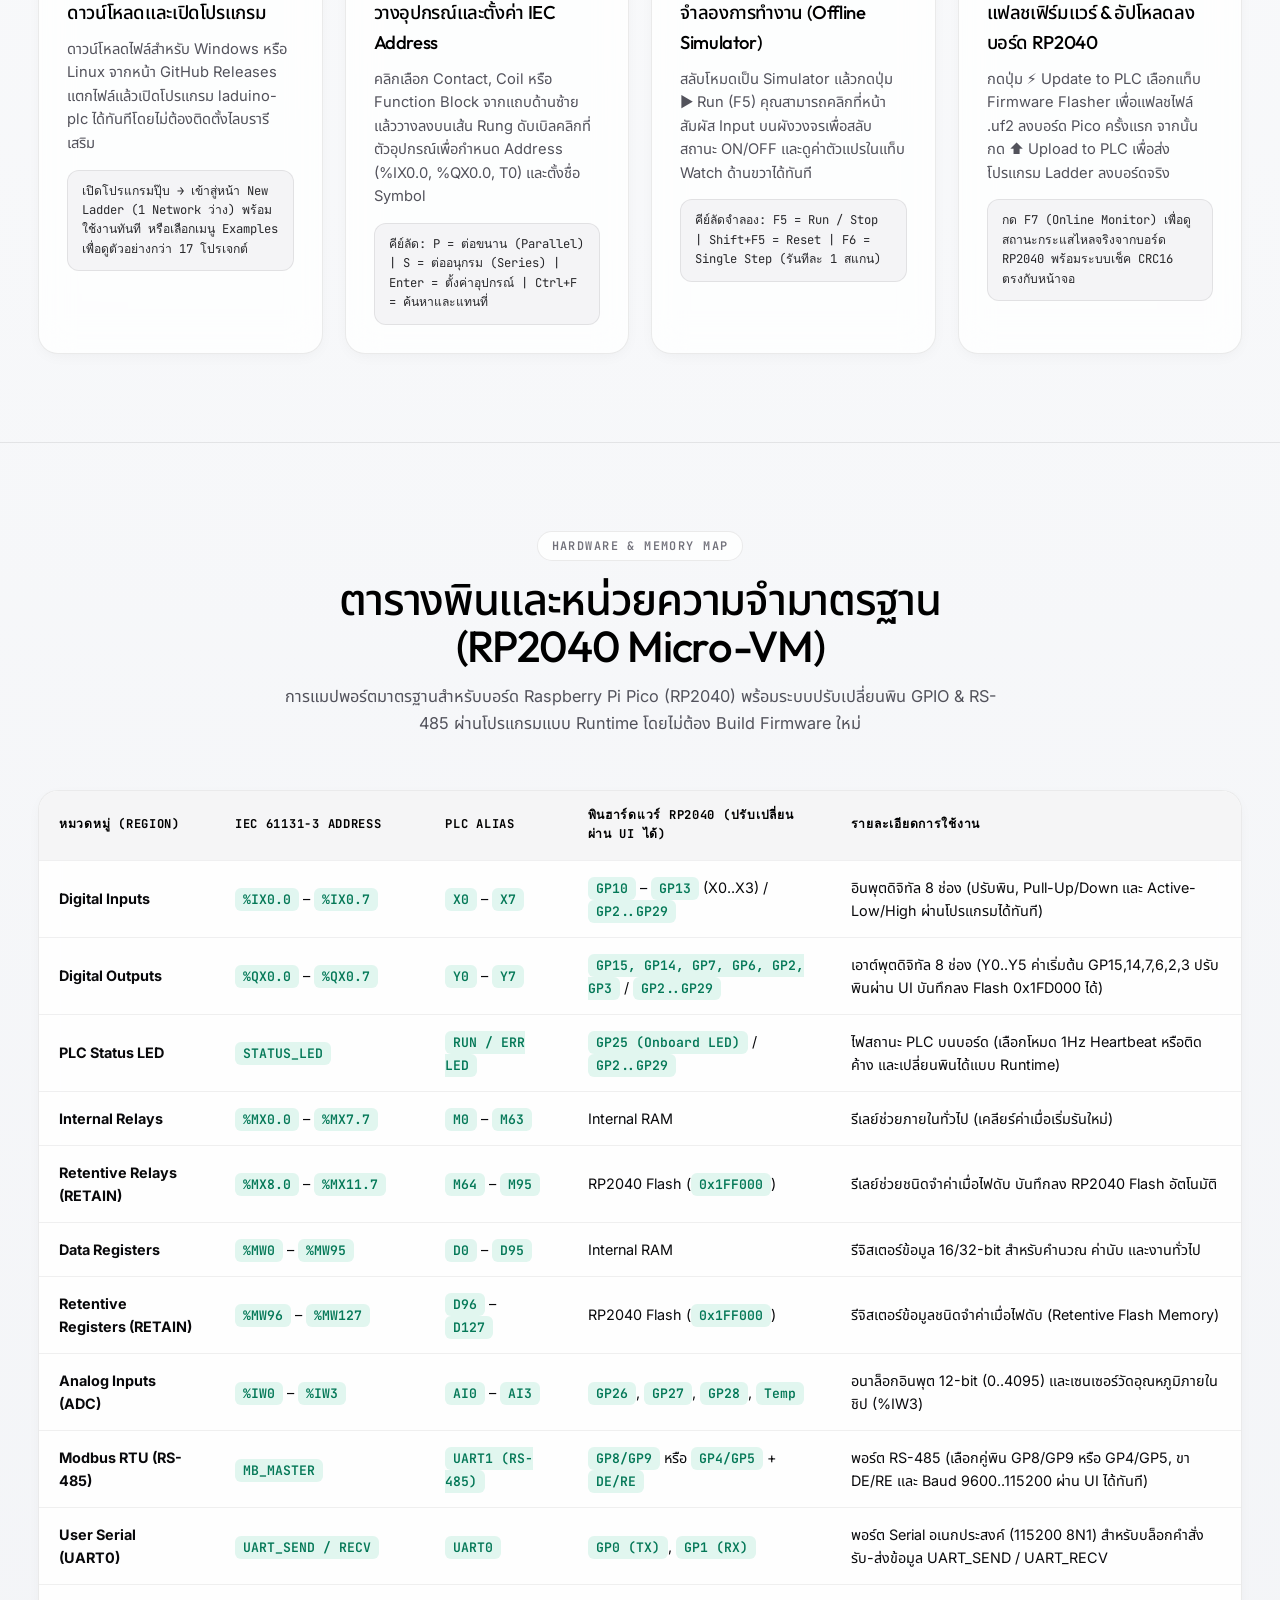
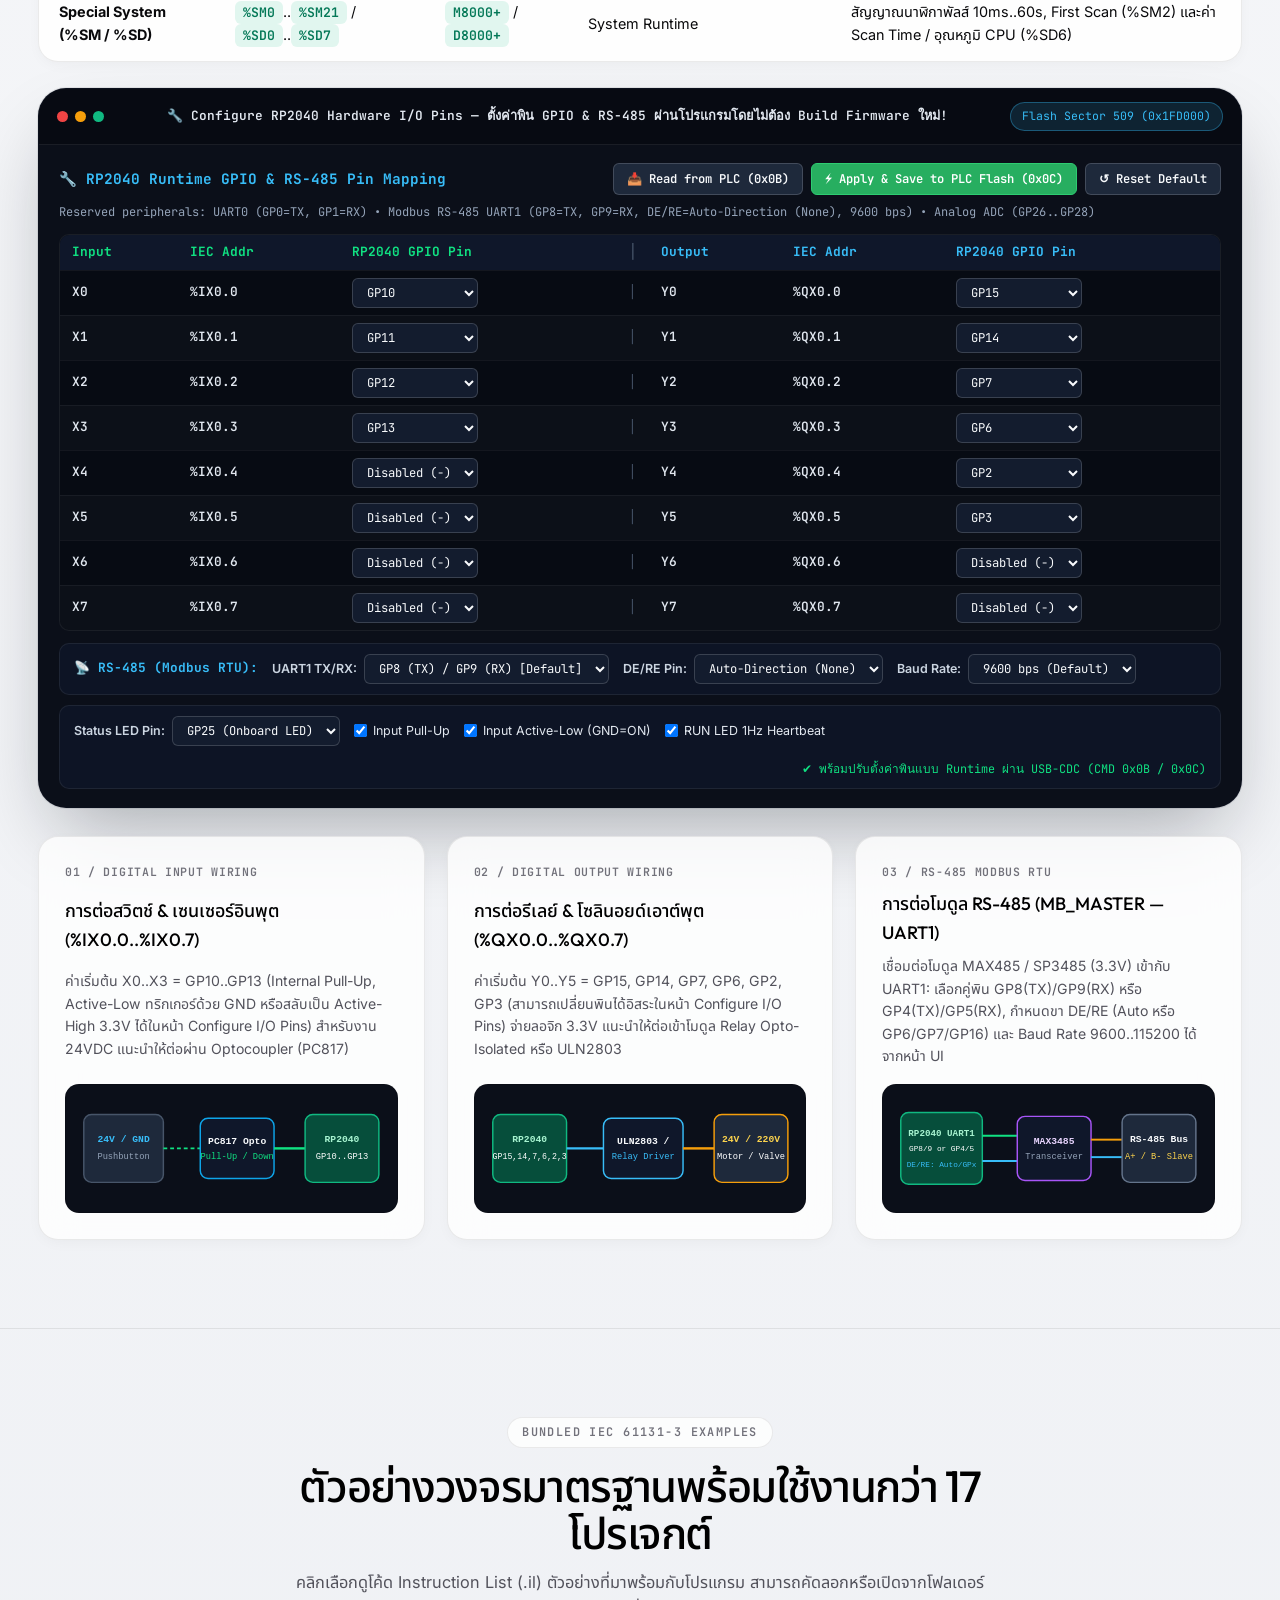
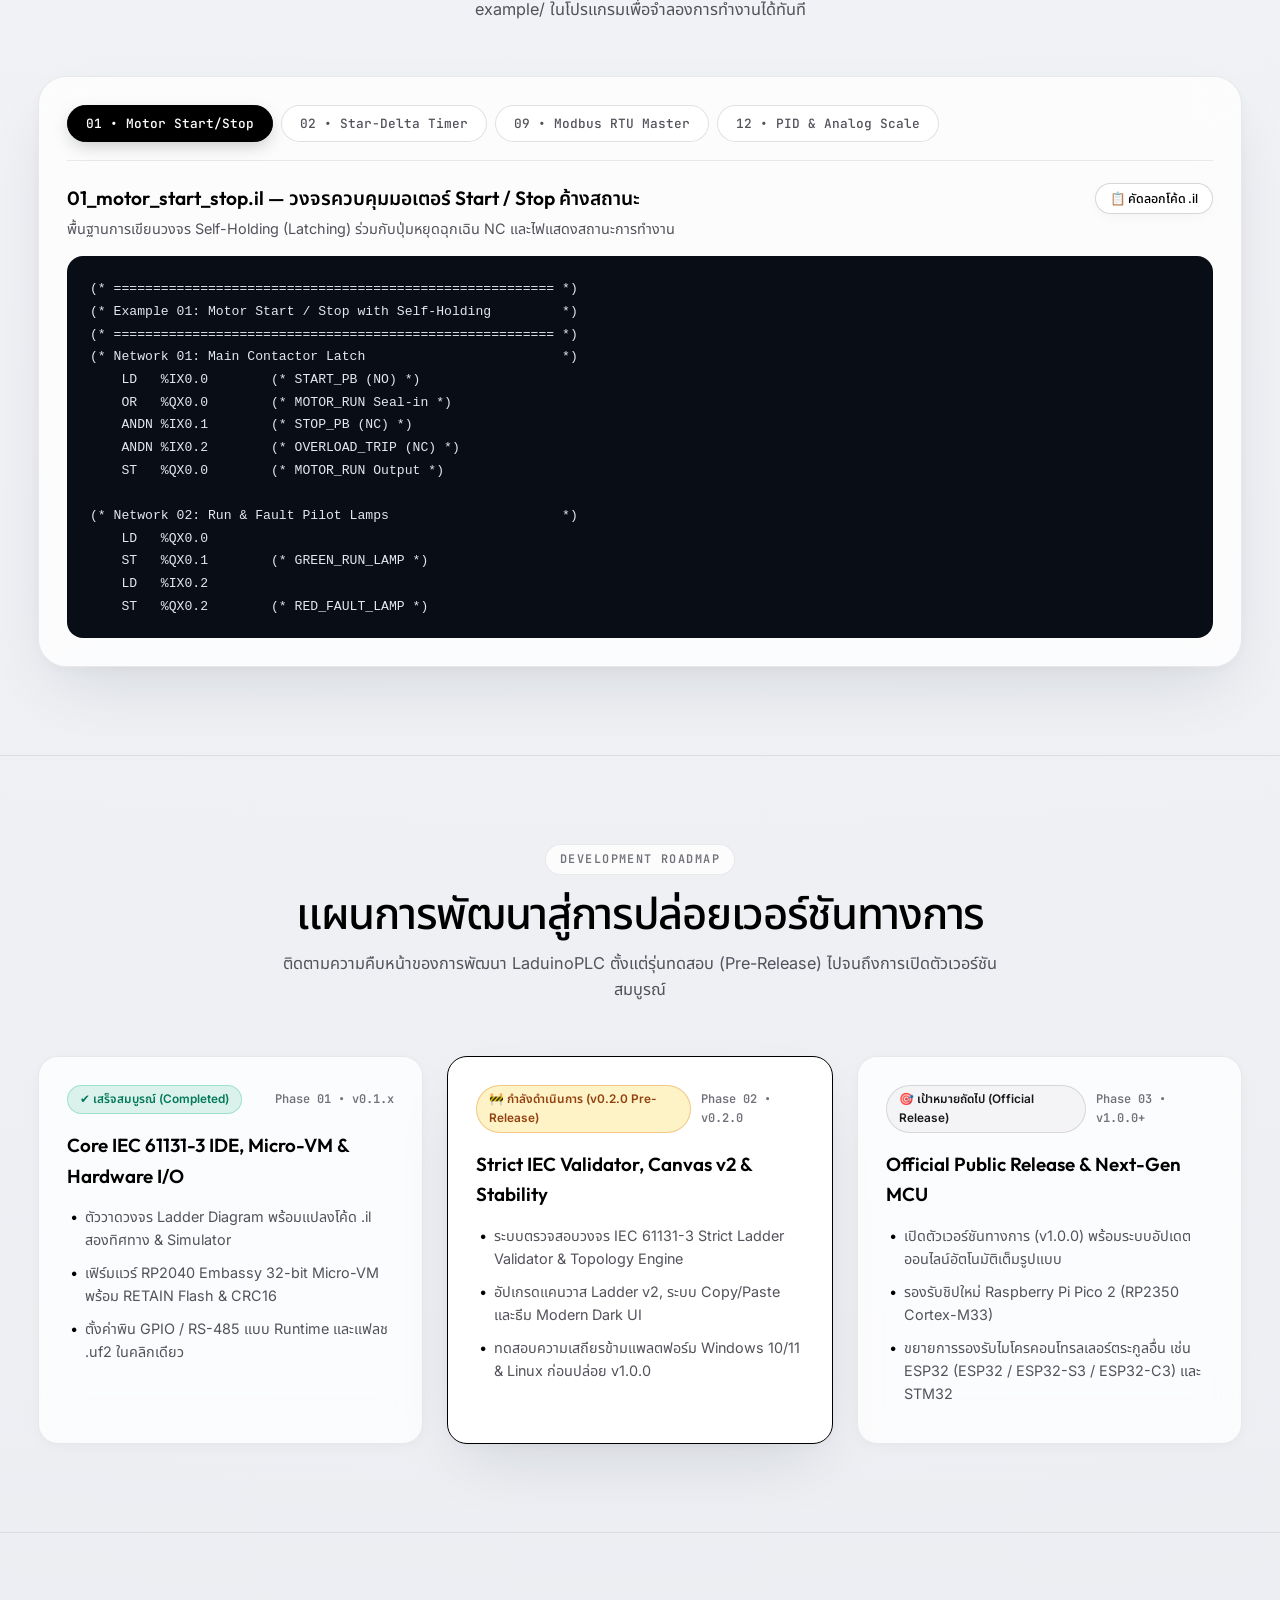
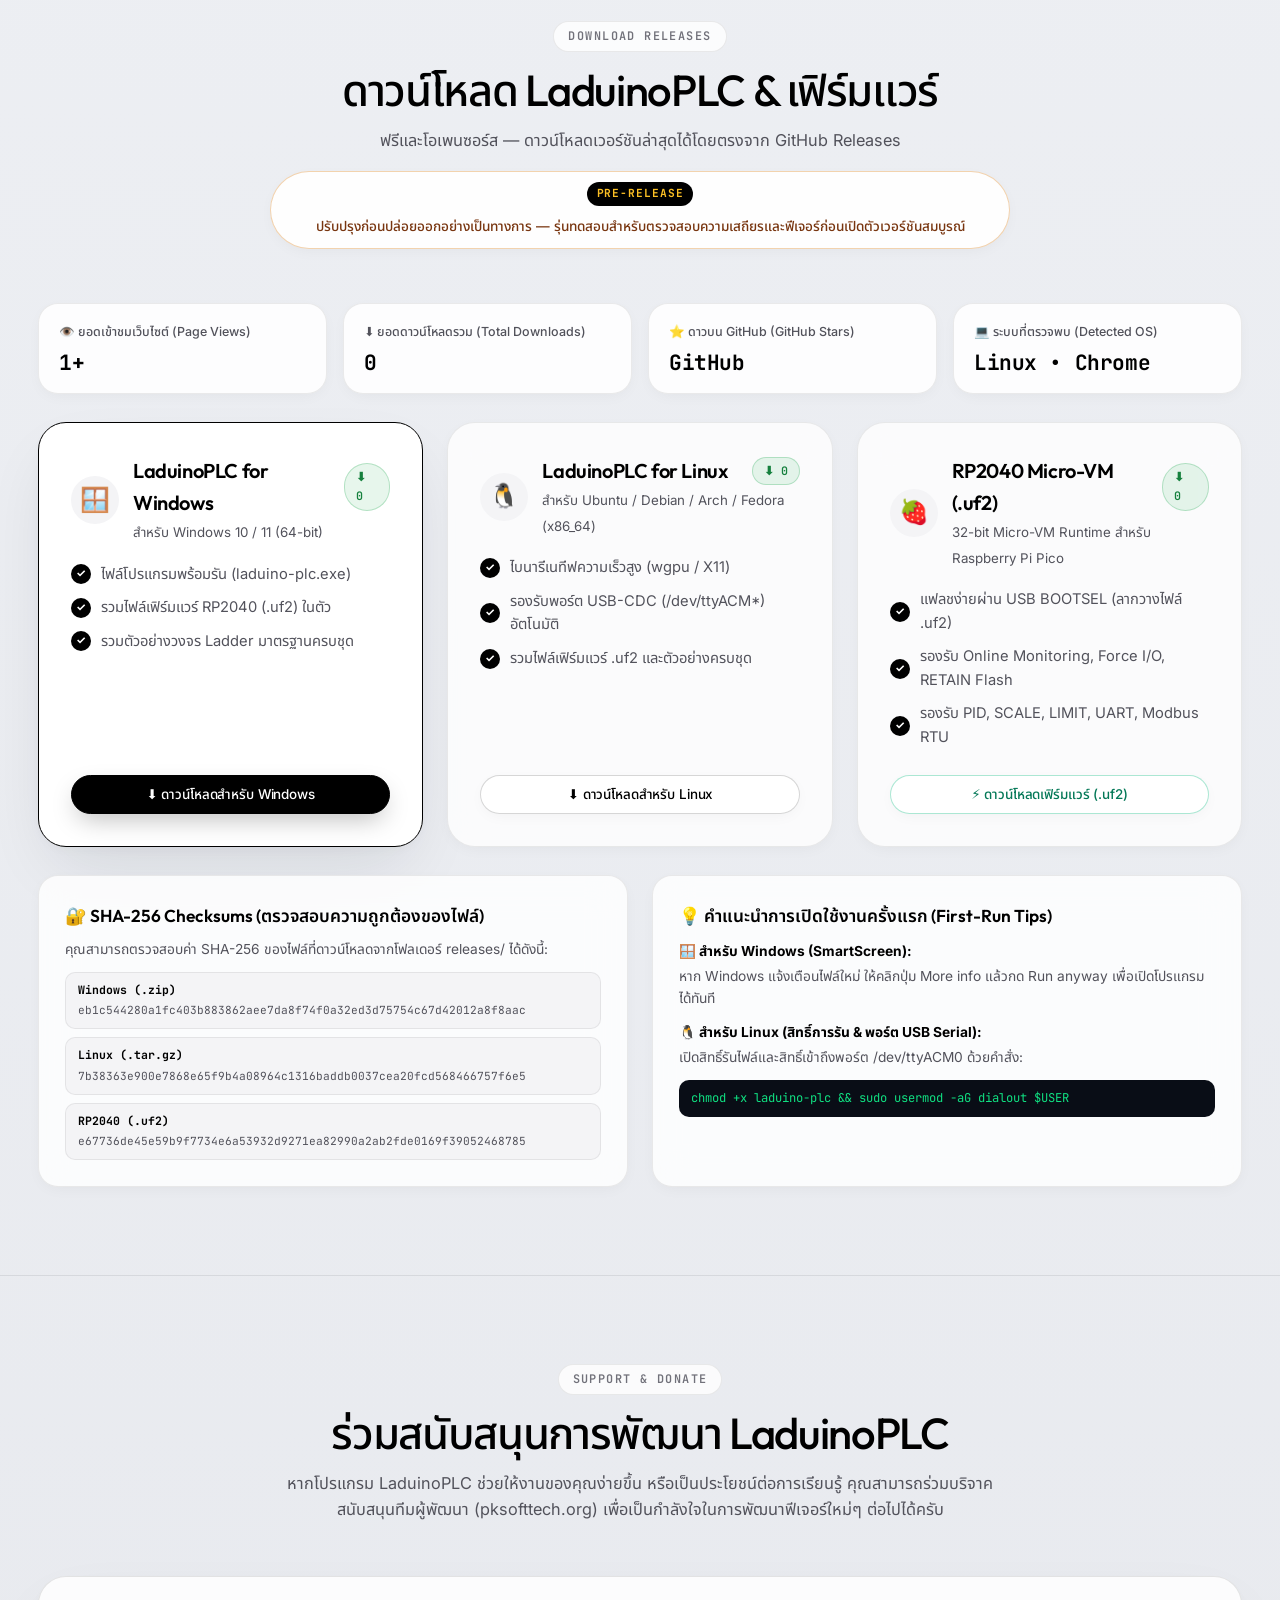
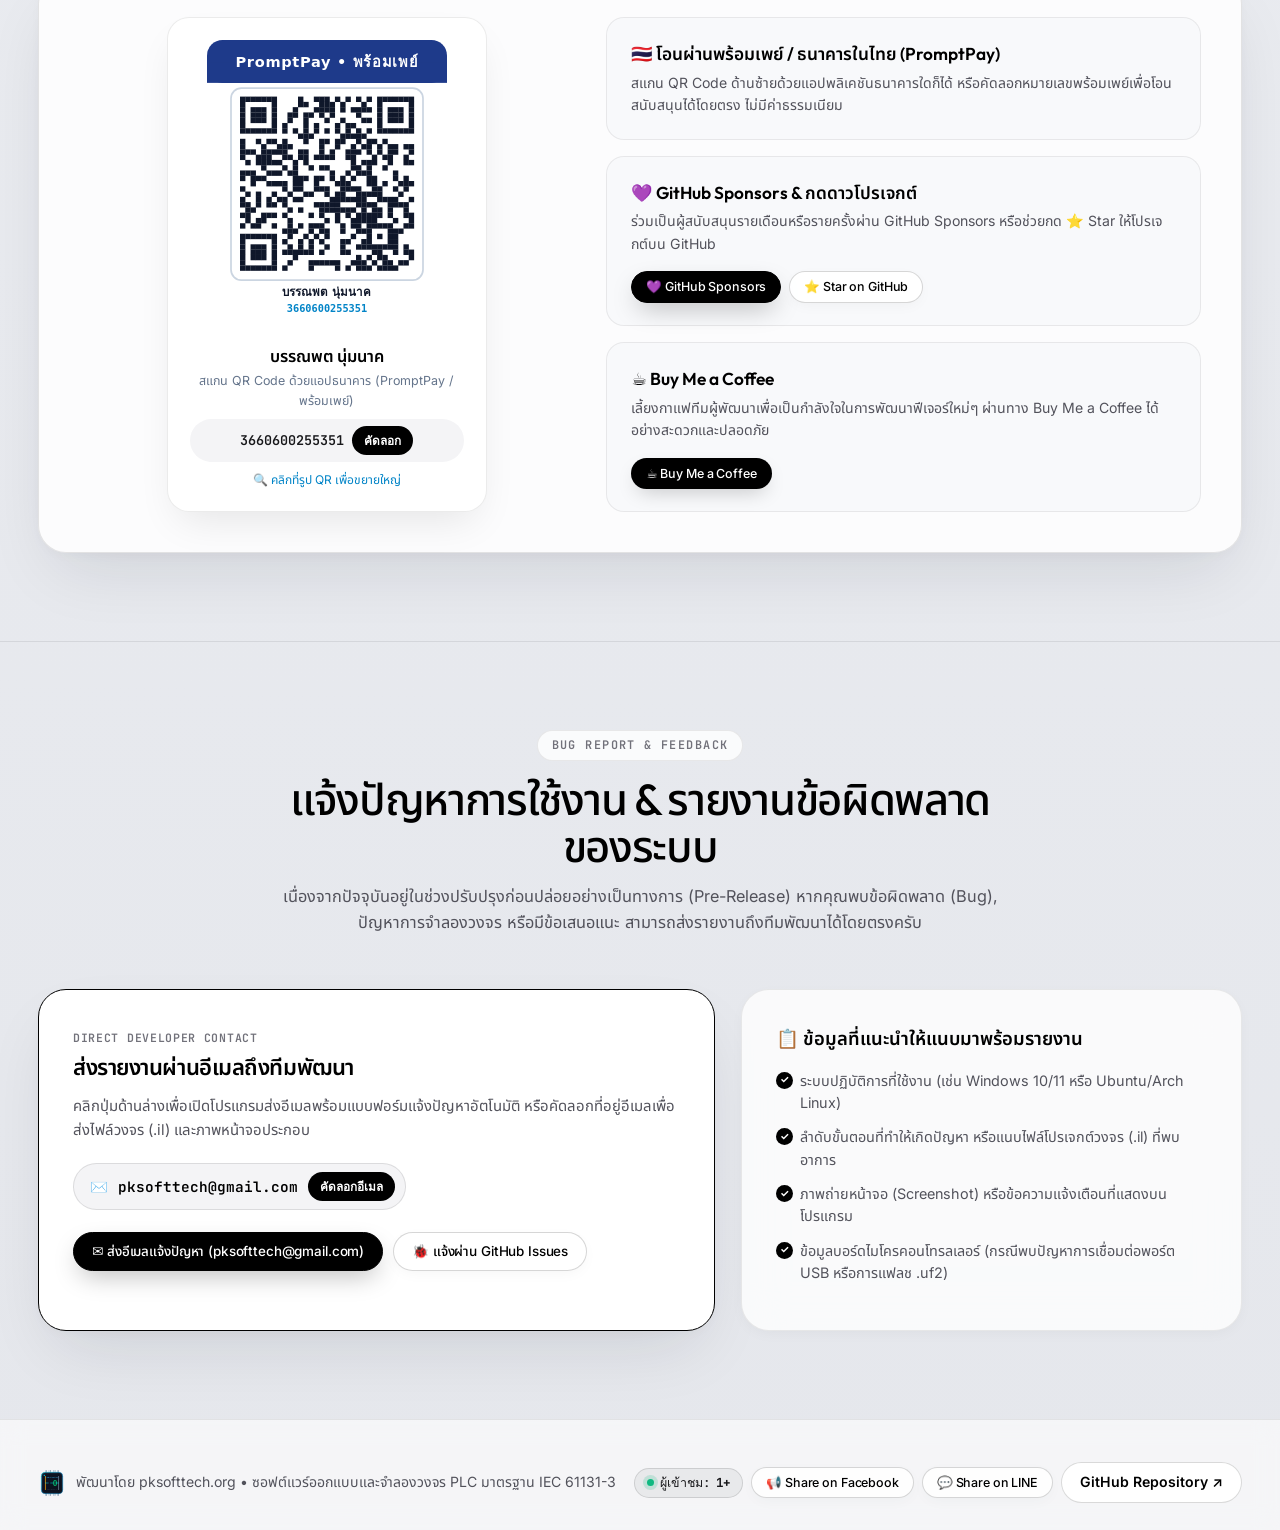
==== commit 083087fc: "docs(homepage): update landing page for v0.2.0 with What's New, roadmap, and SHA-256 checksums" ====
--- a/home_page/index.html
+++ b/home_page/index.html
@@ -67,6 +67,7 @@
 
       <ul class="nav-links" id="nav-links-menu">
         <li><a href="#features" data-i18n="nav_features">ฟีเจอร์เด่น</a></li>
+        <li><a href="#whats-new" data-i18n="nav_whatsnew">ใหม่ใน v0.2.0</a></li>
         <li><a href="#getting-started" data-i18n="nav_getting_started">เริ่มต้นใช้งาน</a></li>
         <li><a href="#hardware" data-i18n="nav_hardware">ฮาร์ดแวร์ & พิน</a></li>
         <li><a href="#examples" data-i18n="nav_examples">ตัวอย่างวงจร</a></li>
@@ -316,6 +317,63 @@
       </div>
     </section>
 
+    <!-- What's New in v0.2.0 Section -->
+    <section id="whats-new">
+      <div class="container">
+        <div class="section-header">
+          <div class="whatsnew-header-badges">
+            <span class="section-tag" data-i18n="wn_tag">WHAT'S NEW IN v0.2.0</span>
+            <span class="whatsnew-pill" data-i18n="wn_badge">v0.2.0 PRE-RELEASE</span>
+          </div>
+          <h2 data-i18n="wn_title">มีอะไรใหม่ในเวอร์ชัน v0.2.0</h2>
+          <p data-i18n="wn_subtitle">
+            ยกระดับความแม่นยำและความสะดวกในการเขียนวงจร PLC ด้วยระบบตรวจสอบโครงสร้างตามมาตรฐาน IEC 61131-3, แคนวาสเวอร์ชันใหม่พร้อม Copy/Paste และธีมมืด Modern Dark UI
+          </p>
+        </div>
+
+        <div class="grid-3">
+          <div class="card whatsnew-card">
+            <div class="card-icon">🛡️</div>
+            <h3 data-i18n="wn1_title">IEC 61131-3 Strict Ladder Validator</h3>
+            <p data-i18n="wn1_desc">
+              ตรวจสอบโครงสร้าง Topology และความถูกต้องของวงจรแบบเรียลไทม์ภายใต้นโยบาย STRICT_EDITOR แจ้งเตือนตำแหน่ง Coil ผิดพลาด, Branch ขนาน, ชนิดข้อมูล และ Address ไม่ถูกต้องก่อนคอมไพล์ (Error / Warning / Info)
+            </p>
+            <div class="tag-list">
+              <span class="code-pill">STRICT_EDITOR</span>
+              <span class="code-pill">Topology Check</span>
+              <span class="code-pill">Pre-Compile Guard</span>
+            </div>
+          </div>
+
+          <div class="card whatsnew-card">
+            <div class="card-icon">📋</div>
+            <h3 data-i18n="wn2_title">Enhanced Ladder Canvas & Clipboard</h3>
+            <p data-i18n="wn2_desc">
+              อัปเกรดการเรนเดอร์แคนวาสระดับ CAD พร้อมรองรับการคัดลอก/วาง (Copy/Paste) Rung และอุปกรณ์ผ่าน System Clipboard เลือกและต่อสายวงจรได้ลื่นไหลและรวดเร็วขึ้นด้วยคีย์บอร์ด
+            </p>
+            <div class="tag-list">
+              <span class="code-pill">Clipboard Copy/Paste</span>
+              <span class="code-pill">Canvas v2</span>
+              <span class="code-pill">Faster Wiring</span>
+            </div>
+          </div>
+
+          <div class="card whatsnew-card">
+            <div class="card-icon">🎨</div>
+            <h3 data-i18n="wn3_title">Refined Modern Dark UI Theme</h3>
+            <p data-i18n="wn3_desc">
+              ปรับโฉมธีมสี Slate-Dark คอนทราสต์คมชัดยิ่งขึ้น (Modern Theme) เพิ่มความชัดเจนของสถานะ Hover/Focus และจัดระเบียบแผง Inspector ด้านขวา ช่วยลดความเมื่อยล้าสายตาขณะดีบักวงจร PLC เป็นเวลานาน
+            </p>
+            <div class="tag-list">
+              <span class="code-pill">Modern Dark Theme</span>
+              <span class="code-pill">Crisper Contrast</span>
+              <span class="code-pill">Inspector UX</span>
+            </div>
+          </div>
+        </div>
+      </div>
+    </section>
+
     <!-- Getting Started Section -->
     <section id="getting-started">
       <div class="container">
@@ -335,7 +393,7 @@
               ดาวน์โหลดไฟล์สำหรับ Windows หรือ Linux จากหน้า GitHub Releases แตกไฟล์แล้วเปิดโปรแกรม laduino-plc ได้ทันทีโดยไม่ต้องติดตั้งไลบรารีเสริม
             </p>
             <div class="shortcut-box" data-i18n="s1_box">
-              เปิดโปรแกรมปุ๊บ → เข้าสู่หน้า New Ladder (1 Network ว่าง) พร้อมใช้งานทันที หรือเลือกเมนู Examples เพื่อดูตัวอย่างกว่า 18 โปรเจกต์
+              เปิดโปรแกรมปุ๊บ → เข้าสู่หน้า New Ladder (1 Network ว่าง) พร้อมใช้งานทันที หรือเลือกเมนู Examples เพื่อดูตัวอย่างกว่า 17 โปรเจกต์
             </div>
           </div>
 
@@ -681,7 +739,7 @@
       <div class="container">
         <div class="section-header">
           <span class="section-tag" data-i18n="ex_tag">BUNDLED IEC 61131-3 EXAMPLES</span>
-          <h2 data-i18n="ex_title">ตัวอย่างวงจรมาตรฐานพร้อมใช้งานกว่า 14 โปรเจกต์</h2>
+          <h2 data-i18n="ex_title">ตัวอย่างวงจรมาตรฐานพร้อมใช้งานกว่า 17 โปรเจกต์</h2>
           <p data-i18n="ex_subtitle">
             คลิกเลือกดูโค้ด Instruction List (.il) ตัวอย่างที่มาพร้อมกับโปรแกรม สามารถคัดลอกหรือเปิดจากโฟลเดอร์ example/ ในโปรแกรมเพื่อจำลองการทำงานได้ทันที
           </p>
@@ -724,37 +782,37 @@
           <div class="roadmap-card completed">
             <div class="roadmap-status-row">
               <span class="roadmap-badge done" data-i18n="rm_p1_badge">✔ เสร็จสมบูรณ์ (Completed)</span>
-              <span class="roadmap-ver">Phase 01</span>
-            </div>
-            <h3 data-i18n="rm_p1_title">Core IEC 61131-3 IDE & 32-bit Micro-VM</h3>
+              <span class="roadmap-ver">Phase 01 • v0.1.x</span>
+            </div>
+            <h3 data-i18n="rm_p1_title">Core IEC 61131-3 IDE, Micro-VM & Hardware I/O</h3>
             <ul>
-              <li data-i18n="rm_p1_l1">ตัววาดวงจร Ladder Diagram พร้อมแปลงโค้ด .il แบบสองทิศทาง</li>
-              <li data-i18n="rm_p1_l2">ระบบจำลองการทำงานแบบเรียลไทม์ (Offline Simulator) & Force I/O</li>
-              <li data-i18n="rm_p1_l3">เฟิร์มแวร์ RP2040 Embassy พร้อม RETAIN Flash & CRC16</li>
+              <li data-i18n="rm_p1_l1">ตัววาดวงจร Ladder Diagram พร้อมแปลงโค้ด .il สองทิศทาง & Simulator</li>
+              <li data-i18n="rm_p1_l2">เฟิร์มแวร์ RP2040 Embassy 32-bit Micro-VM พร้อม RETAIN Flash & CRC16</li>
+              <li data-i18n="rm_p1_l3">ตั้งค่าพิน GPIO / RS-485 แบบ Runtime และแฟลช .uf2 ในคลิกเดียว</li>
             </ul>
           </div>
 
           <div class="roadmap-card current">
             <div class="roadmap-status-row">
-              <span class="roadmap-badge active" data-i18n="rm_p2_badge">🚧 กำลังดำเนินการ (Pre-Release)</span>
-              <span class="roadmap-ver">Phase 02 • v0.1.0</span>
-            </div>
-            <h3 data-i18n="rm_p2_title">ปรับปรุงและทดสอบก่อนปล่อยอย่างเป็นทางการ</h3>
+              <span class="roadmap-badge active" data-i18n="rm_p2_badge">🚧 กำลังดำเนินการ (v0.2.0 Pre-Release)</span>
+              <span class="roadmap-ver">Phase 02 • v0.2.0</span>
+            </div>
+            <h3 data-i18n="rm_p2_title">Strict IEC Validator, Canvas v2 & Stability</h3>
             <ul>
-              <li data-i18n="rm_p2_l1">ทดสอบความเสถียรของบล็อก PID, SCALE, Drum Sequencer และ Modbus RTU</li>
-              <li data-i18n="rm_p2_l2">ระบบแฟลชเฟิร์มแวร์ .uf2 ผ่าน USB BOOTSEL ในคลิกเดียว</li>
-              <li data-i18n="rm_p2_l3">ตรวจสอบความเข้ากันได้บน Windows 10/11 และ Linux หลากหลายดิสโทร</li>
+              <li data-i18n="rm_p2_l1">ระบบตรวจสอบวงจร IEC 61131-3 Strict Ladder Validator & Topology Engine</li>
+              <li data-i18n="rm_p2_l2">อัปเกรดแคนวาส Ladder v2, ระบบ Copy/Paste และธีม Modern Dark UI</li>
+              <li data-i18n="rm_p2_l3">ทดสอบความเสถียรข้ามแพลตฟอร์ม Windows 10/11 & Linux ก่อนปล่อย v1.0.0</li>
             </ul>
           </div>
 
           <div class="roadmap-card upcoming">
             <div class="roadmap-status-row">
               <span class="roadmap-badge next" data-i18n="rm_p3_badge">🎯 เป้าหมายถัดไป (Official Release)</span>
-              <span class="roadmap-ver">Phase 03 • v0.2.0+</span>
+              <span class="roadmap-ver">Phase 03 • v1.0.0+</span>
             </div>
             <h3 data-i18n="rm_p3_title">Official Public Release & Next-Gen MCU</h3>
             <ul>
-              <li data-i18n="rm_p3_l1">เปิดตัวเวอร์ชันทางการพร้อมระบบอัปเดตออนไลน์อัตโนมัติเต็มรูปแบบ</li>
+              <li data-i18n="rm_p3_l1">เปิดตัวเวอร์ชันทางการ (v1.0.0) พร้อมระบบอัปเดตออนไลน์อัตโนมัติเต็มรูปแบบ</li>
               <li data-i18n="rm_p3_l2">รองรับชิปใหม่ Raspberry Pi Pico 2 (RP2350 Cortex-M33)</li>
               <li data-i18n="rm_p3_l3">ขยายการรองรับไมโครคอนโทรลเลอร์ตระกูลอื่น เช่น ESP32 (ESP32 / ESP32-S3 / ESP32-C3) และ STM32</li>
             </ul>
@@ -880,15 +938,15 @@
             <div class="checksum-list">
               <div class="checksum-item">
                 <span class="checksum-label">Windows (.zip)</span>
-                <code>458071e07dc8f62f59e5468fab5a53a43cce3bd44b4698283c99d91bbb60863a</code>
+                <code>eb1c544280a1fc403b883862aee7da8f74f0a32ed3d75754c67d42012a8f8aac</code>
               </div>
               <div class="checksum-item">
                 <span class="checksum-label">Linux (.tar.gz)</span>
-                <code>3383408e4c7effeac55274ecd7cfda0c2485d817f8701231208a2dd262f3e6ba</code>
+                <code>7b38363e900e7868e65f9b4a08964c1316baddb0037cea20fcd568466757f6e5</code>
               </div>
               <div class="checksum-item">
                 <span class="checksum-label">RP2040 (.uf2)</span>
-                <code>e175c4a4ac7ab916c562a18257627ba1f9e956ef45c837ff1baed5526a5228ab</code>
+                <code>e67736de45e59b9f7734e6a53932d9271ea82990a2ab2fde0169f39052468785</code>
               </div>
             </div>
           </div>
--- a/home_page/styles.css
+++ b/home_page/styles.css
@@ -795,6 +795,44 @@
 .card:hover .code-pill {
   border-color: rgba(0, 0, 0, 0.2);
   background: rgba(0, 0, 0, 0.06);
+}
+
+/* ============================================================================
+ * What's New in v0.2.0 (#whats-new)
+ * ============================================================================ */
+.whatsnew-header-badges {
+  display: inline-flex;
+  align-items: center;
+  justify-content: center;
+  flex-wrap: wrap;
+  gap: 8px;
+  margin-bottom: 14px;
+}
+
+.whatsnew-header-badges .section-tag {
+  margin-bottom: 0;
+}
+
+.whatsnew-pill {
+  display: inline-block;
+  font-family: var(--font-mono);
+  font-size: 0.72rem;
+  font-weight: 700;
+  letter-spacing: 0.08em;
+  padding: 5px 13px;
+  border-radius: var(--radius-pill);
+  background: #000000;
+  color: #fbbf24;
+  border: 1px solid rgba(0, 0, 0, 0.16);
+}
+
+.whatsnew-card {
+  position: relative;
+  border-top: 2px solid rgba(2, 132, 199, 0.45);
+}
+
+.whatsnew-card:hover {
+  border-top-color: #000000;
 }
 
 /* ============================================================================
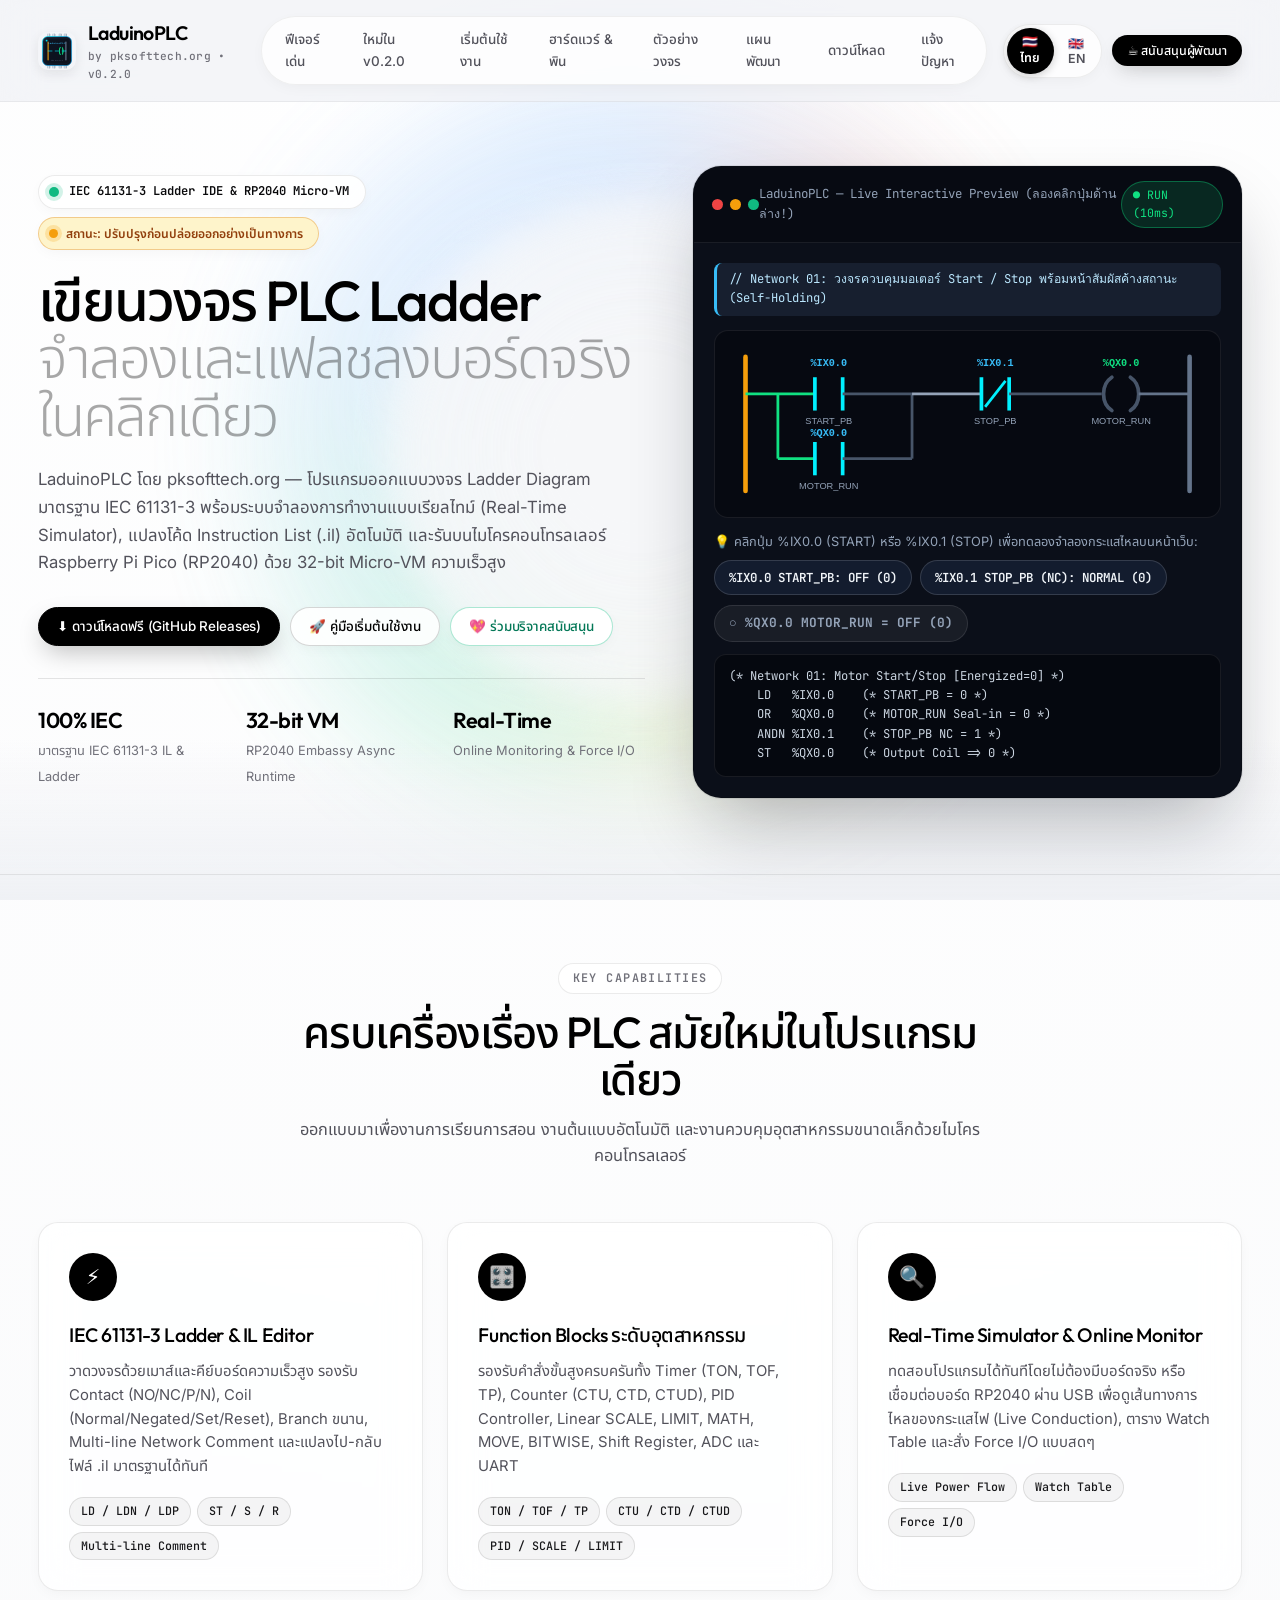
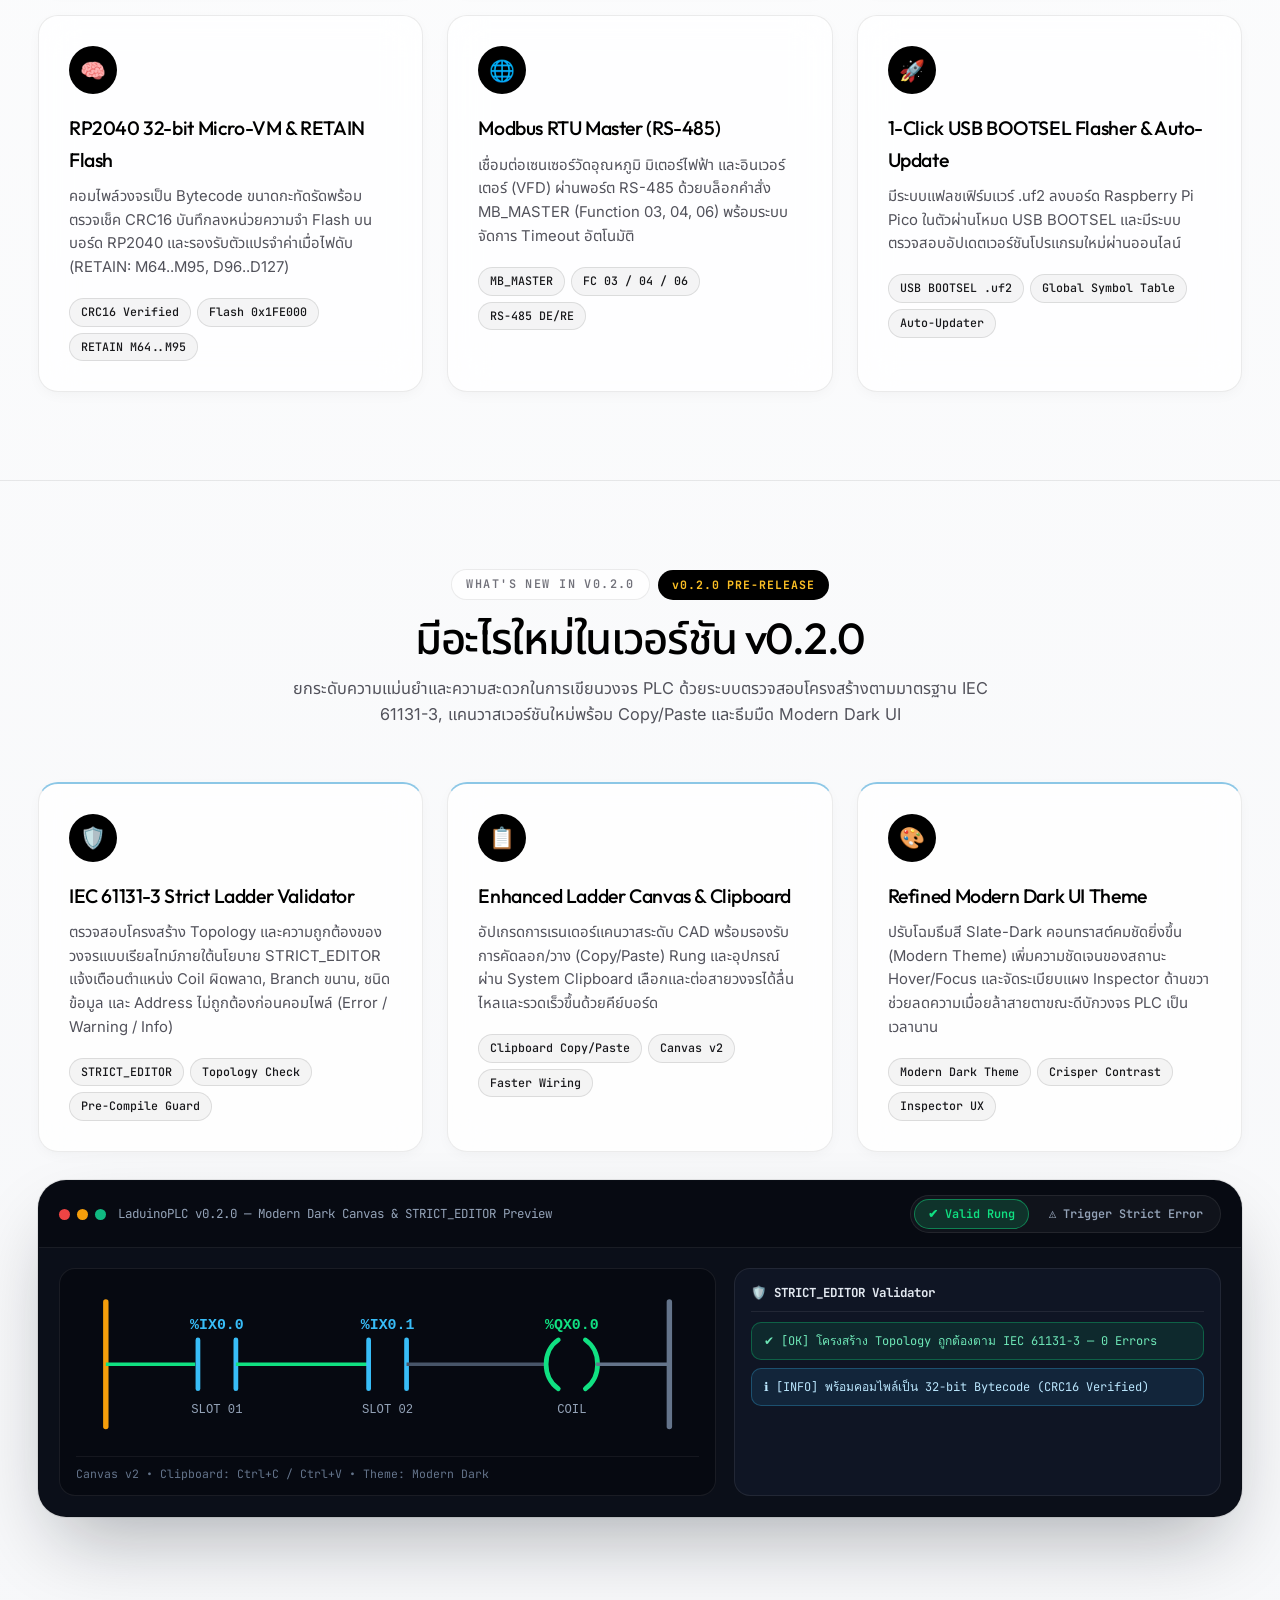
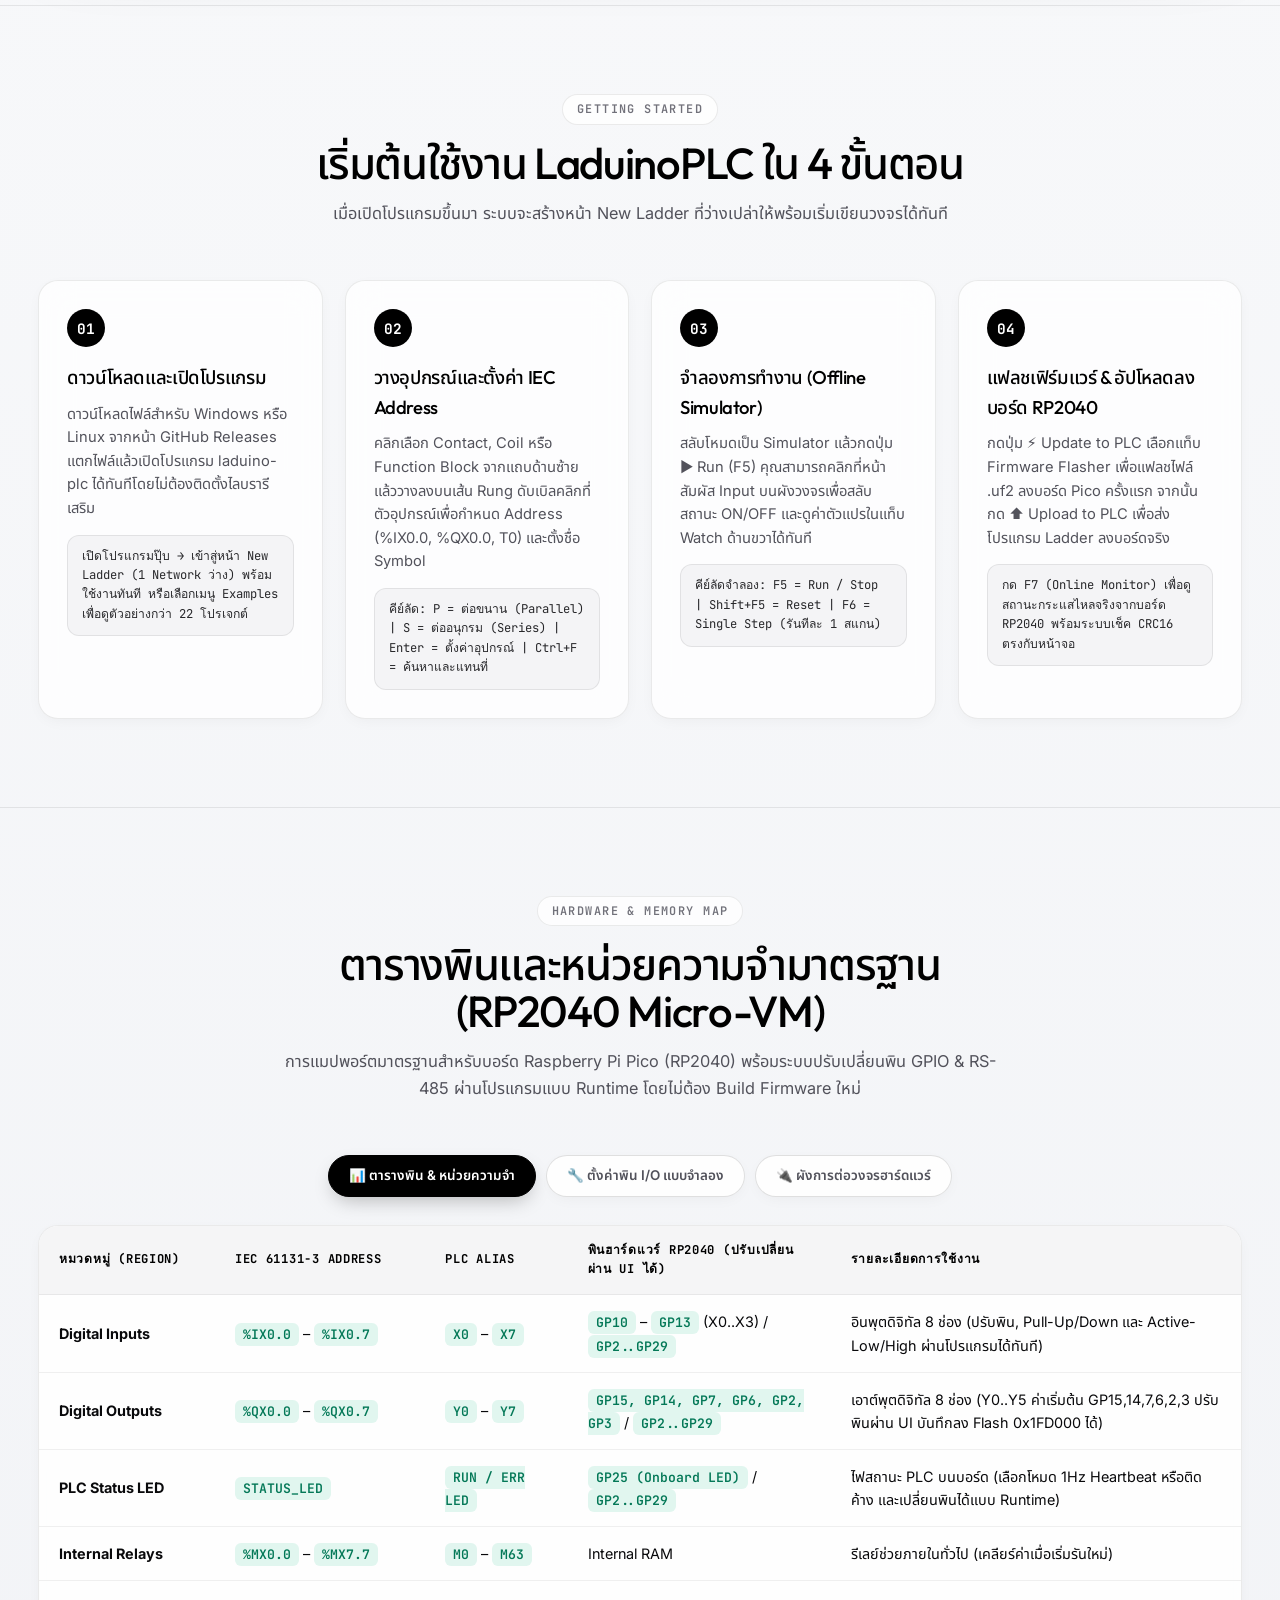
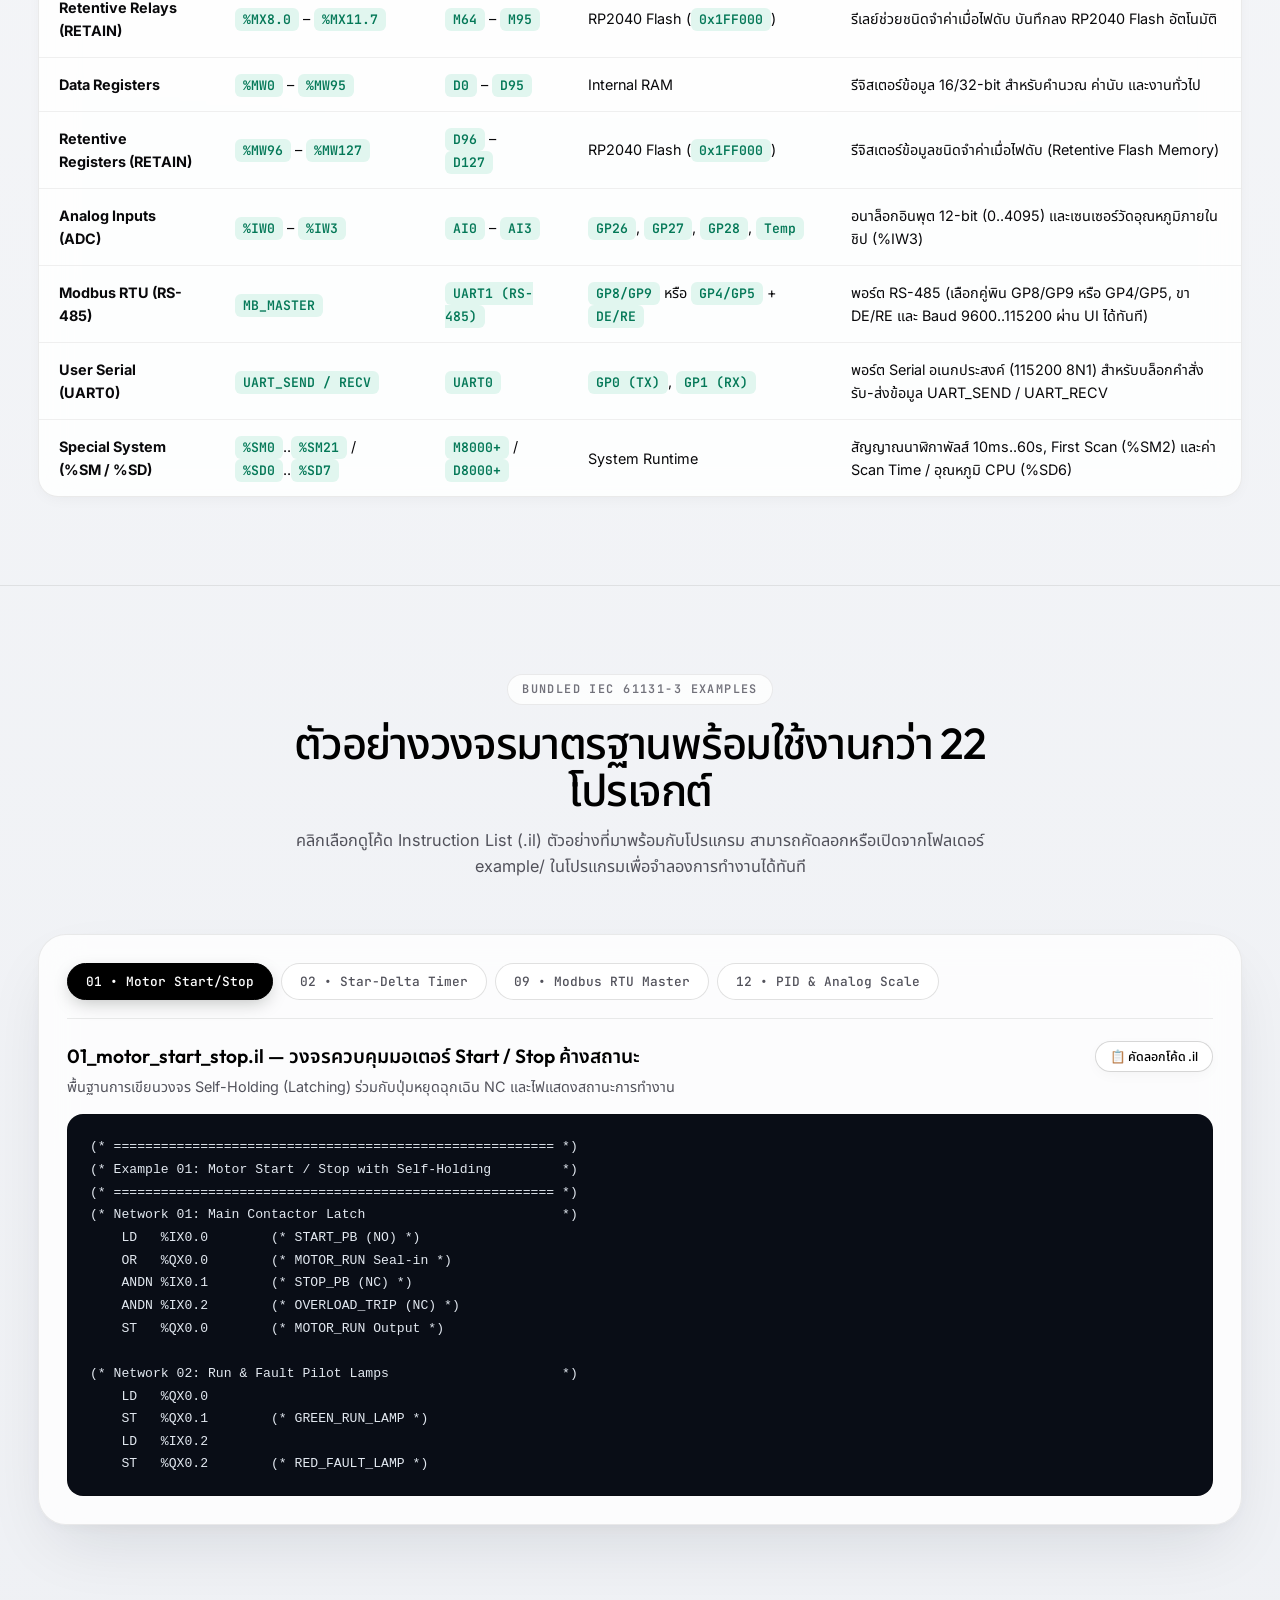
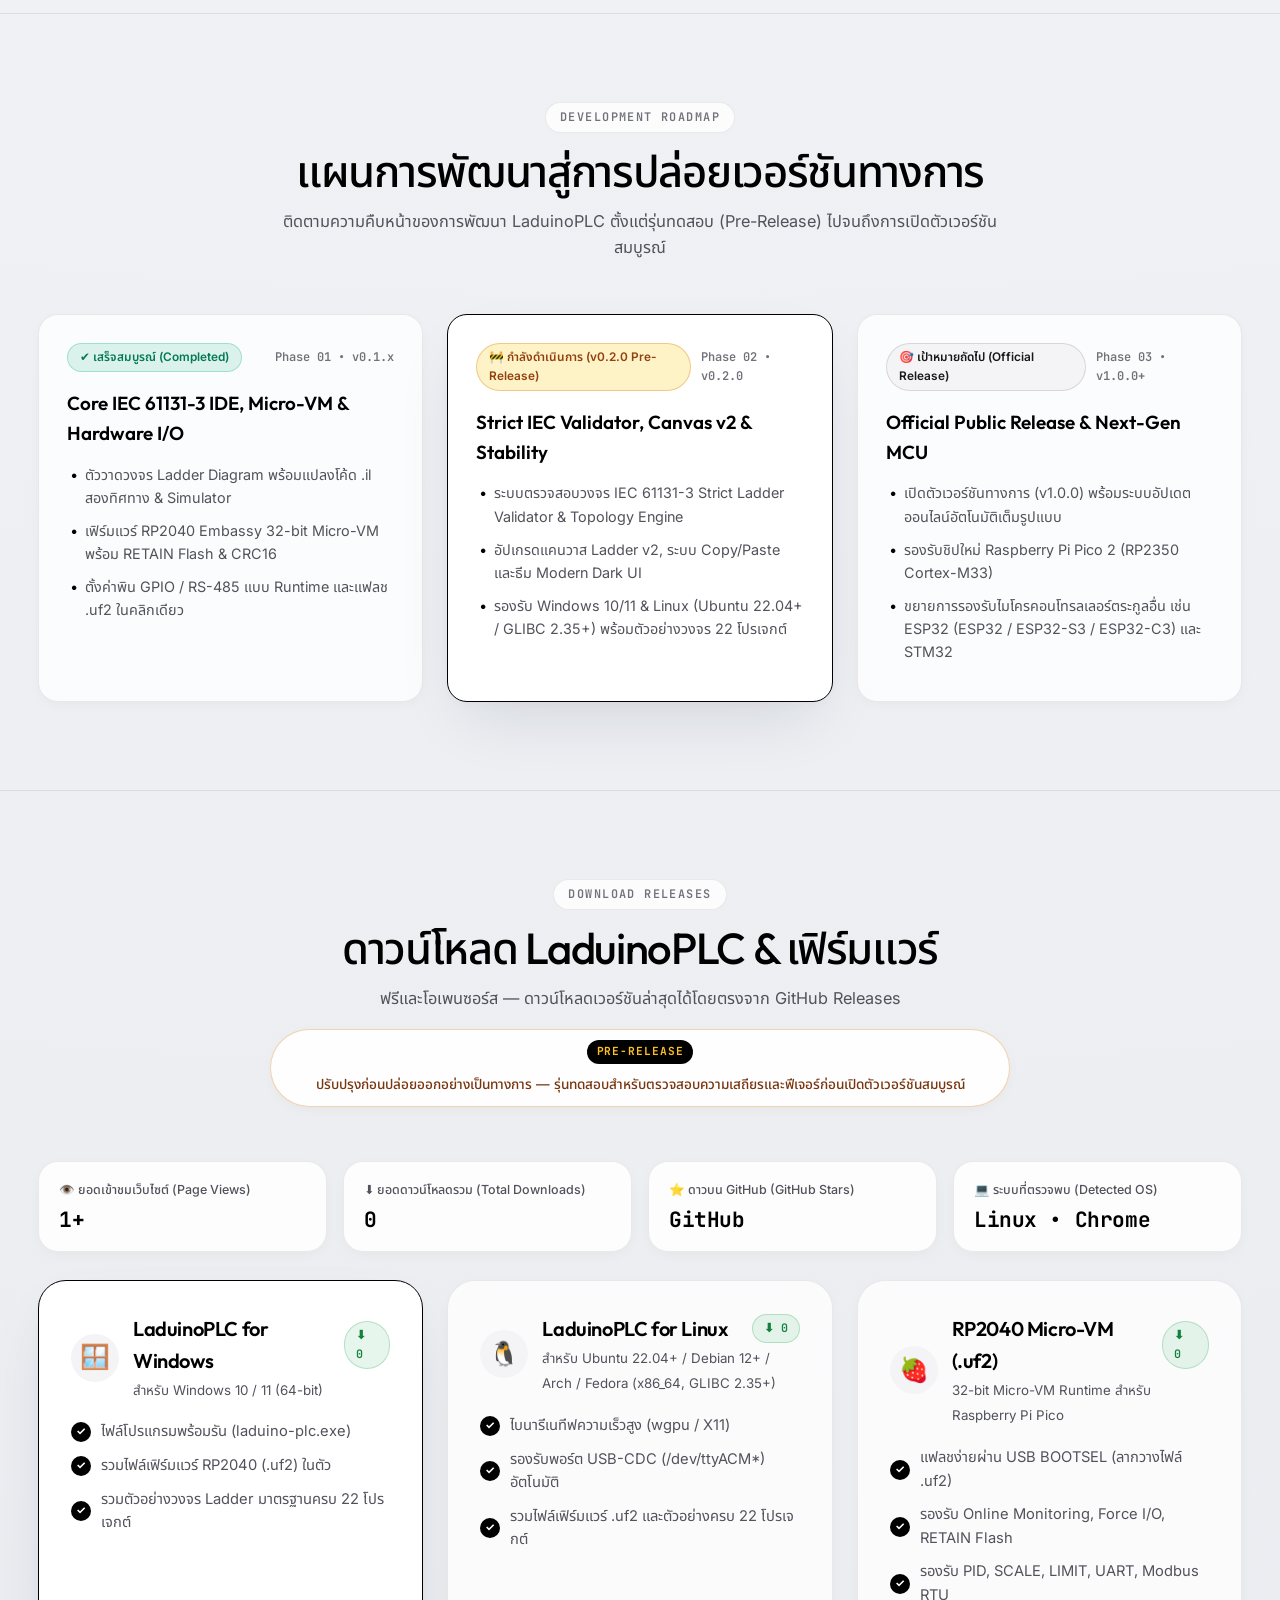
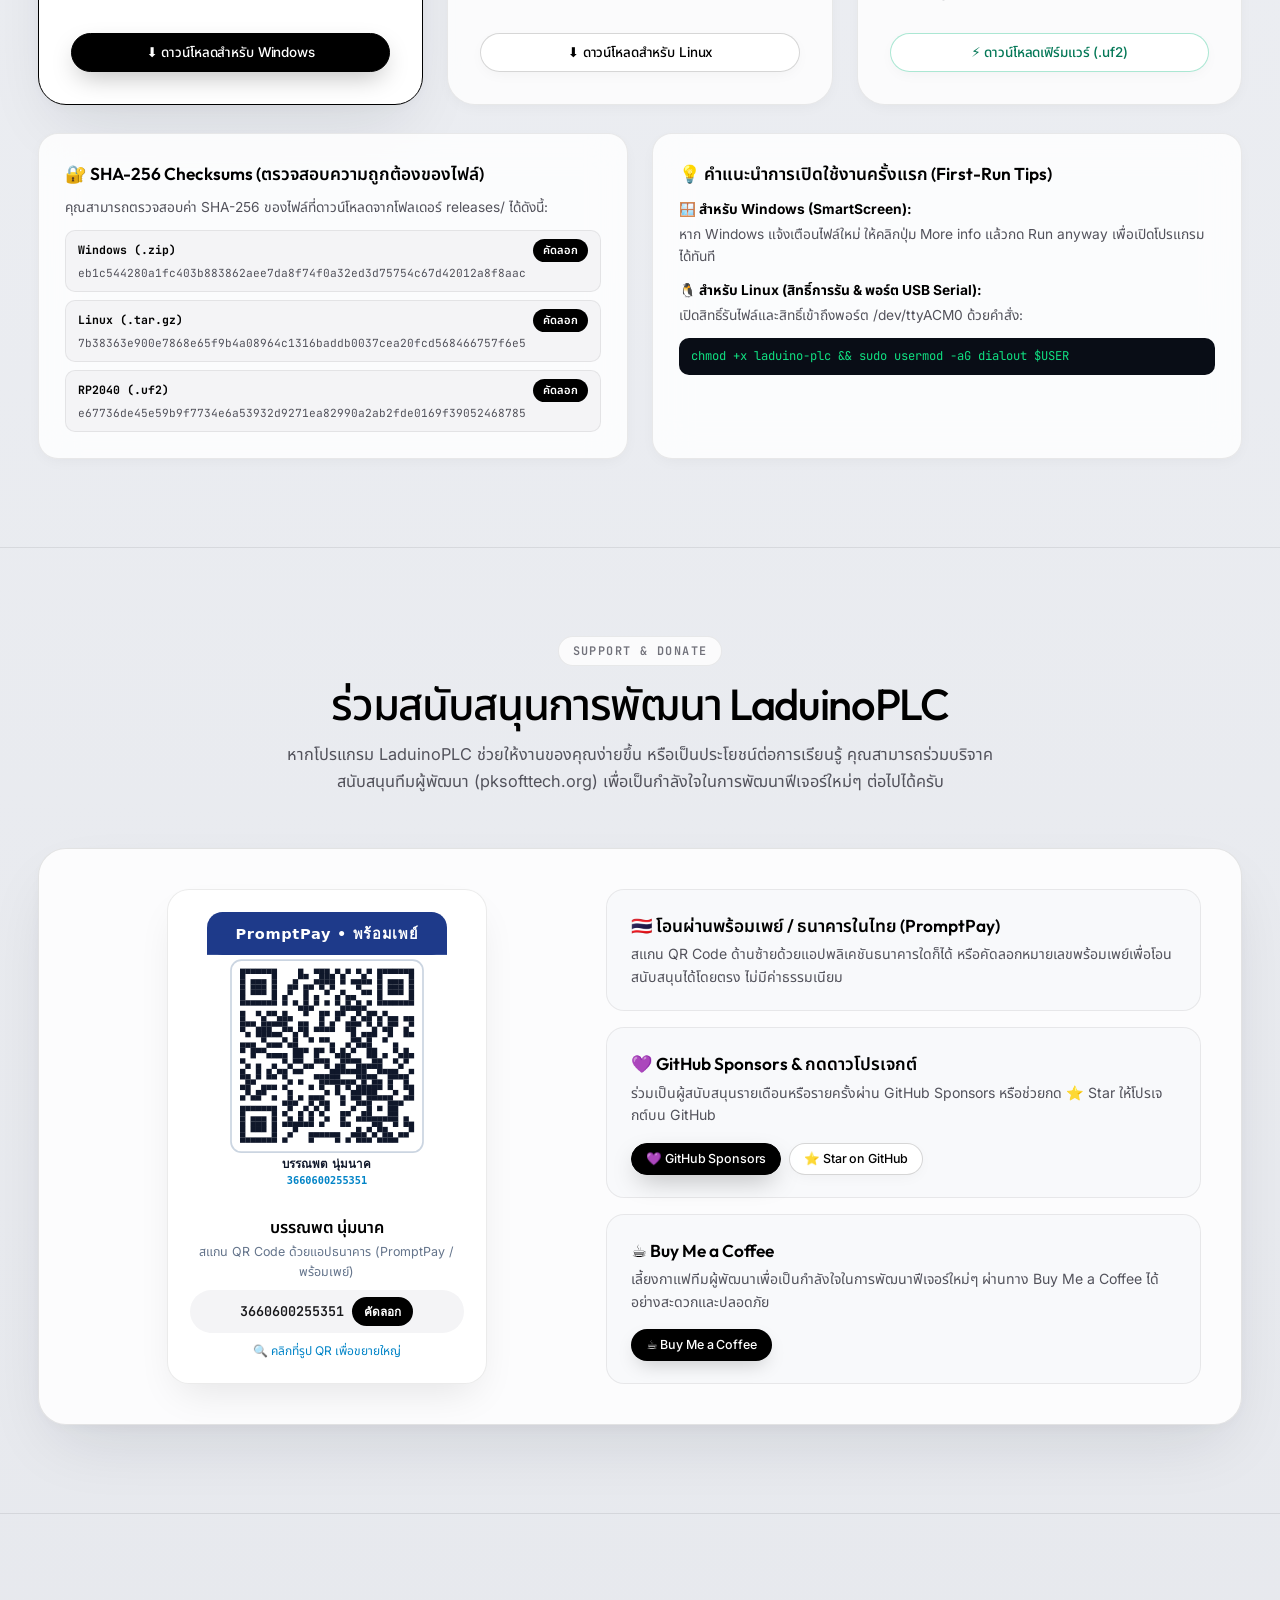
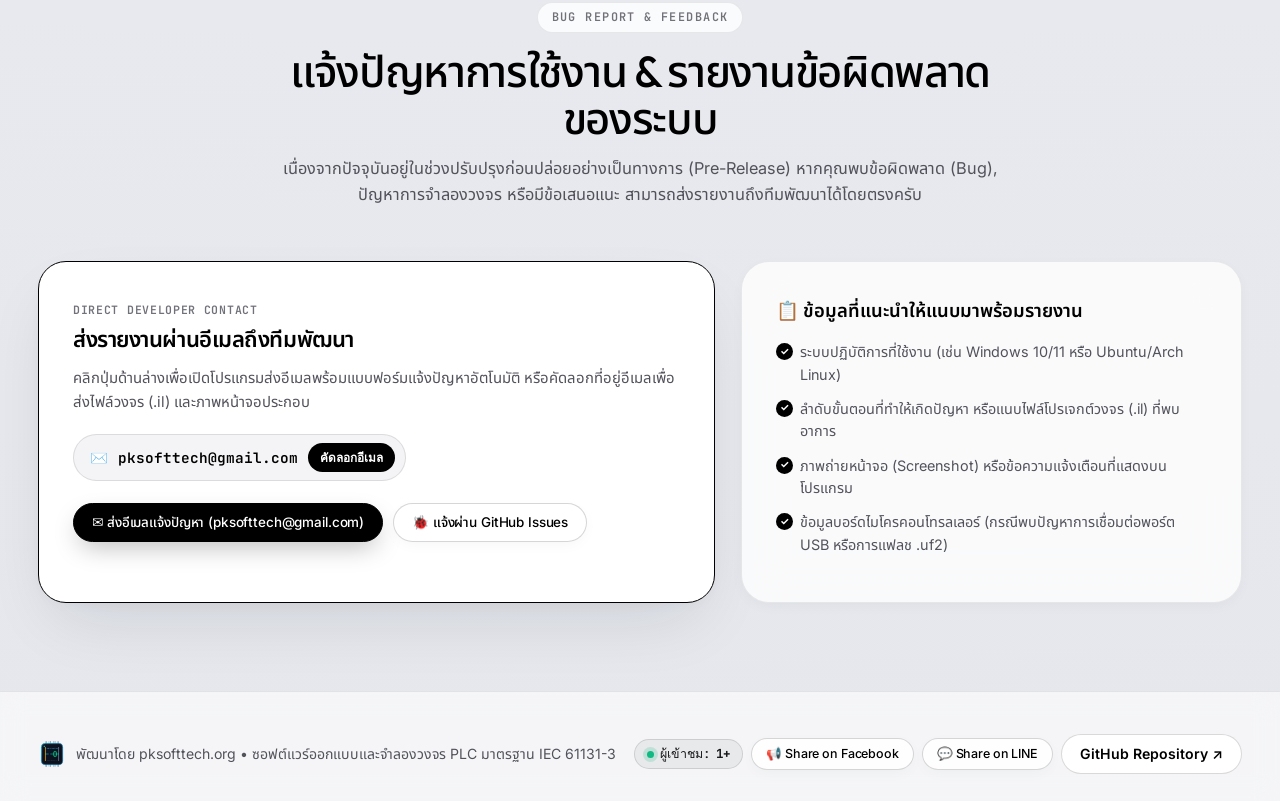
==== commit d48a63ad: "🔧 build:" ====
--- a/home_page/index.html
+++ b/home_page/index.html
@@ -371,6 +371,78 @@
             </div>
           </div>
         </div>
+
+        <!-- Interactive IDE v0.2.0 Showcase -->
+        <div class="ide-showcase-card">
+          <div class="ide-topbar">
+            <div class="window-dots">
+              <span></span><span></span><span></span>
+            </div>
+            <div class="ide-win-title" data-i18n="ide_win_title">
+              LaduinoPLC v0.2.0 — Modern Dark Canvas & STRICT_EDITOR Preview
+            </div>
+            <div class="ide-mode-group" role="group" aria-label="Validator Demo Mode">
+              <button type="button" id="btn-ide-valid" class="ide-mode-btn active" data-i18n="ide_btn_valid">✔ Valid Rung</button>
+              <button type="button" id="btn-ide-err" class="ide-mode-btn" data-i18n="ide_btn_err">⚠ Trigger Strict Error</button>
+            </div>
+          </div>
+
+          <div class="ide-body">
+            <div class="ide-canvas-pane">
+              <svg id="ide-showcase-svg" viewBox="0 0 460 120" xmlns="http://www.w3.org/2000/svg">
+                <!-- Left Power Rail L1 -->
+                <line x1="22" y1="14" x2="22" y2="106" stroke="#f59e0b" stroke-width="4" stroke-linecap="round" />
+                <!-- Right Neutral Rail L2 -->
+                <line x1="438" y1="14" x2="438" y2="106" stroke="#64748b" stroke-width="4" stroke-linecap="round" />
+
+                <!-- Left Wire into Element 1 -->
+                <line x1="22" y1="60" x2="88" y2="60" stroke="#10e182" stroke-width="2.5" />
+
+                <!-- Error Highlight Ring (hidden in valid mode) -->
+                <rect id="ide-err-ring" x="74" y="24" width="60" height="72" rx="10" fill="rgba(239,68,68,0.12)" stroke="#ef4444" stroke-width="2" stroke-dasharray="5 3" style="display: none;" />
+
+                <!-- Element 1 (Valid: Contact %IX0.0 | Error: Misplaced Coil %QX0.0) -->
+                <g id="ide-el-1">
+                  <line x1="90" y1="42" x2="90" y2="78" stroke="#38bdf8" stroke-width="3.5" stroke-linecap="round" />
+                  <line x1="118" y1="42" x2="118" y2="78" stroke="#38bdf8" stroke-width="3.5" stroke-linecap="round" />
+                </g>
+                <text id="ide-el-1-lbl" x="104" y="34" text-anchor="middle" fill="#38bdf8" font-family="monospace" font-size="11" font-weight="700">%IX0.0</text>
+                <text x="104" y="96" text-anchor="middle" fill="#94a3b8" font-family="monospace" font-size="9">SLOT 01</text>
+
+                <!-- Middle Wire -->
+                <line id="ide-wire-mid" x1="118" y1="60" x2="216" y2="60" stroke="#10e182" stroke-width="2.5" />
+
+                <!-- Element 2 (Contact %IX0.1) -->
+                <g id="ide-el-2">
+                  <line x1="216" y1="42" x2="216" y2="78" stroke="#38bdf8" stroke-width="3.5" stroke-linecap="round" />
+                  <line x1="244" y1="42" x2="244" y2="78" stroke="#38bdf8" stroke-width="3.5" stroke-linecap="round" />
+                </g>
+                <text id="ide-el-2-lbl" x="230" y="34" text-anchor="middle" fill="#38bdf8" font-family="monospace" font-size="11" font-weight="700">%IX0.1</text>
+                <text x="230" y="96" text-anchor="middle" fill="#94a3b8" font-family="monospace" font-size="9">SLOT 02</text>
+
+                <!-- Wire to Output Coil -->
+                <line x1="244" y1="60" x2="346" y2="60" stroke="#475569" stroke-width="2.5" />
+
+                <!-- Output Coil (%QX0.0) -->
+                <path d="M 356 42 C 344 50, 344 70, 356 78" fill="none" stroke="#10e182" stroke-width="3.5" stroke-linecap="round" />
+                <path d="M 376 42 C 388 50, 388 70, 376 78" fill="none" stroke="#10e182" stroke-width="3.5" stroke-linecap="round" />
+                <text x="366" y="34" text-anchor="middle" fill="#10e182" font-family="monospace" font-size="11" font-weight="700">%QX0.0</text>
+                <text x="366" y="96" text-anchor="middle" fill="#94a3b8" font-family="monospace" font-size="9">COIL</text>
+
+                <!-- Right Wire to L2 -->
+                <line x1="384" y1="60" x2="438" y2="60" stroke="#64748b" stroke-width="2.5" />
+              </svg>
+              <div class="ide-canvas-footer">
+                Canvas v2 • Clipboard: Ctrl+C / Ctrl+V • Theme: Modern Dark
+              </div>
+            </div>
+
+            <div class="ide-inspector-pane">
+              <div class="ide-diag-header" data-i18n="ide_diag_hdr">🛡️ STRICT_EDITOR Validator</div>
+              <div id="ide-validator-list" class="ide-diag-list"></div>
+            </div>
+          </div>
+        </div>
       </div>
     </section>
 
@@ -393,7 +465,7 @@
               ดาวน์โหลดไฟล์สำหรับ Windows หรือ Linux จากหน้า GitHub Releases แตกไฟล์แล้วเปิดโปรแกรม laduino-plc ได้ทันทีโดยไม่ต้องติดตั้งไลบรารีเสริม
             </p>
             <div class="shortcut-box" data-i18n="s1_box">
-              เปิดโปรแกรมปุ๊บ → เข้าสู่หน้า New Ladder (1 Network ว่าง) พร้อมใช้งานทันที หรือเลือกเมนู Examples เพื่อดูตัวอย่างกว่า 17 โปรเจกต์
+              เปิดโปรแกรมปุ๊บ → เข้าสู่หน้า New Ladder (1 Network ว่าง) พร้อมใช้งานทันที หรือเลือกเมนู Examples เพื่อดูตัวอย่างกว่า 22 โปรเจกต์
             </div>
           </div>
 
@@ -444,6 +516,13 @@
           </p>
         </div>
 
+        <div class="hw-tabs" role="tablist">
+          <button type="button" class="hw-tab active" data-hw-tab="map" data-i18n="hw_tab_map">📊 Memory Map & Pinout</button>
+          <button type="button" class="hw-tab" data-hw-tab="config" data-i18n="hw_tab_config">🔧 Interactive Pin Configurator</button>
+          <button type="button" class="hw-tab" data-hw-tab="wiring" data-i18n="hw_tab_wiring">🔌 Hardware Wiring Diagrams</button>
+        </div>
+
+        <div class="hw-tab-panel active" data-hw-panel="map">
         <div class="table-wrap">
           <table>
             <thead>
@@ -536,8 +615,10 @@
             </tbody>
           </table>
         </div>
+        </div>
 
         <!-- Interactive Configure RP2040 Hardware I/O Pins Showcase -->
+        <div class="hw-tab-panel" data-hw-panel="config">
         <div class="io-config-showcase">
           <div class="io-config-topbar">
             <div class="window-dots">
@@ -656,8 +737,10 @@
             </div>
           </div>
         </div>
+        </div>
 
         <!-- Hardware Wiring Schematics (3 Cards) -->
+        <div class="hw-tab-panel" data-hw-panel="wiring">
         <div class="wiring-grid">
           <div class="wiring-card">
             <span class="wiring-tag" data-i18n="wire_1_tag">01 / DIGITAL INPUT WIRING</span>
@@ -731,6 +814,7 @@
             </div>
           </div>
         </div>
+        </div>
       </div>
     </section>
 
@@ -739,7 +823,7 @@
       <div class="container">
         <div class="section-header">
           <span class="section-tag" data-i18n="ex_tag">BUNDLED IEC 61131-3 EXAMPLES</span>
-          <h2 data-i18n="ex_title">ตัวอย่างวงจรมาตรฐานพร้อมใช้งานกว่า 17 โปรเจกต์</h2>
+          <h2 data-i18n="ex_title">ตัวอย่างวงจรมาตรฐานพร้อมใช้งานกว่า 22 โปรเจกต์</h2>
           <p data-i18n="ex_subtitle">
             คลิกเลือกดูโค้ด Instruction List (.il) ตัวอย่างที่มาพร้อมกับโปรแกรม สามารถคัดลอกหรือเปิดจากโฟลเดอร์ example/ ในโปรแกรมเพื่อจำลองการทำงานได้ทันที
           </p>
@@ -801,7 +885,7 @@
             <ul>
               <li data-i18n="rm_p2_l1">ระบบตรวจสอบวงจร IEC 61131-3 Strict Ladder Validator & Topology Engine</li>
               <li data-i18n="rm_p2_l2">อัปเกรดแคนวาส Ladder v2, ระบบ Copy/Paste และธีม Modern Dark UI</li>
-              <li data-i18n="rm_p2_l3">ทดสอบความเสถียรข้ามแพลตฟอร์ม Windows 10/11 & Linux ก่อนปล่อย v1.0.0</li>
+              <li data-i18n="rm_p2_l3">รองรับ Windows 10/11 &amp; Linux (Ubuntu 22.04+ / GLIBC 2.35+) พร้อมตัวอย่างวงจร 22 โปรเจกต์</li>
             </ul>
           </div>
 
@@ -873,9 +957,10 @@
               <ul>
                 <li data-i18n="dl_win_l1">ไฟล์โปรแกรมพร้อมรัน (laduino-plc.exe)</li>
                 <li data-i18n="dl_win_l2">รวมไฟล์เฟิร์มแวร์ RP2040 (.uf2) ในตัว</li>
-                <li data-i18n="dl_win_l3">รวมตัวอย่างวงจร Ladder มาตรฐานครบชุด</li>
+                <li data-i18n="dl_win_l3">รวมตัวอย่างวงจร Ladder มาตรฐานครบ 22 โปรเจกต์</li>
               </ul>
             </div>
+            <div class="dl-meta-row" id="meta-dl-win"></div>
             <a id="dl-win-link" href="https://github.com/pksofttech/uPLC_STUDIO/releases/latest/download/laduino-plc-v0.2.0-x86_64-pc-windows-msvc.zip" download class="btn btn-primary" data-i18n="dl_win_btn">
               ⬇ ดาวน์โหลดสำหรับ Windows
             </a>
@@ -891,15 +976,16 @@
                     <h3>LaduinoPLC for Linux</h3>
                     <span class="dl-count-pill" id="stat-dl-lin" title="Linux Downloads">⬇ 0</span>
                   </div>
-                  <small style="color: var(--text-secondary);" data-i18n="dl_lin_sub">สำหรับ Ubuntu / Debian / Arch / Fedora (x86_64)</small>
+                  <small style="color: var(--text-secondary);" data-i18n="dl_lin_sub">สำหรับ Ubuntu 22.04+ / Debian 12+ / Arch / Fedora (x86_64, GLIBC 2.35+)</small>
                 </div>
               </div>
               <ul>
                 <li data-i18n="dl_lin_l1">ไบนารีเนทีฟความเร็วสูง (wgpu / X11)</li>
                 <li data-i18n="dl_lin_l2">รองรับพอร์ต USB-CDC (/dev/ttyACM*) อัตโนมัติ</li>
-                <li data-i18n="dl_lin_l3">รวมไฟล์เฟิร์มแวร์ .uf2 และตัวอย่างครบชุด</li>
+                <li data-i18n="dl_lin_l3">รวมไฟล์เฟิร์มแวร์ .uf2 และตัวอย่างครบ 22 โปรเจกต์</li>
               </ul>
             </div>
+            <div class="dl-meta-row" id="meta-dl-lin"></div>
             <a id="dl-lin-link" href="https://github.com/pksofttech/uPLC_STUDIO/releases/latest/download/laduino-plc-v0.2.0-x86_64-unknown-linux-gnu.tar.gz" download class="btn btn-outline" data-i18n="dl_lin_btn">
               ⬇ ดาวน์โหลดสำหรับ Linux
             </a>
@@ -924,6 +1010,7 @@
                 <li data-i18n="dl_fw_l3">รองรับ PID, SCALE, LIMIT, UART, Modbus RTU</li>
               </ul>
             </div>
+            <div class="dl-meta-row" id="meta-dl-fw"></div>
             <a id="dl-fw-link" href="https://github.com/pksofttech/uPLC_STUDIO/releases/latest/download/uplc-rp2040-embassy.uf2" download class="btn btn-emerald" data-i18n="dl_fw_btn">
               ⚡ ดาวน์โหลดเฟิร์มแวร์ (.uf2)
             </a>
@@ -937,16 +1024,25 @@
             <p data-i18n="sha_desc">คุณสามารถตรวจสอบค่า SHA-256 ของไฟล์ที่ดาวน์โหลดจากโฟลเดอร์ releases/ ได้ดังนี้:</p>
             <div class="checksum-list">
               <div class="checksum-item">
-                <span class="checksum-label">Windows (.zip)</span>
-                <code>eb1c544280a1fc403b883862aee7da8f74f0a32ed3d75754c67d42012a8f8aac</code>
+                <div class="checksum-header-row">
+                  <span class="checksum-label">Windows (.zip)</span>
+                  <button type="button" class="checksum-copy-btn" data-copy-target="sha-win-code" data-i18n="btn_copy_id">คัดลอก</button>
+                </div>
+                <code id="sha-win-code">eb1c544280a1fc403b883862aee7da8f74f0a32ed3d75754c67d42012a8f8aac</code>
               </div>
               <div class="checksum-item">
-                <span class="checksum-label">Linux (.tar.gz)</span>
-                <code>7b38363e900e7868e65f9b4a08964c1316baddb0037cea20fcd568466757f6e5</code>
+                <div class="checksum-header-row">
+                  <span class="checksum-label">Linux (.tar.gz)</span>
+                  <button type="button" class="checksum-copy-btn" data-copy-target="sha-lin-code" data-i18n="btn_copy_id">คัดลอก</button>
+                </div>
+                <code id="sha-lin-code">7b38363e900e7868e65f9b4a08964c1316baddb0037cea20fcd568466757f6e5</code>
               </div>
               <div class="checksum-item">
-                <span class="checksum-label">RP2040 (.uf2)</span>
-                <code>e67736de45e59b9f7734e6a53932d9271ea82990a2ab2fde0169f39052468785</code>
+                <div class="checksum-header-row">
+                  <span class="checksum-label">RP2040 (.uf2)</span>
+                  <button type="button" class="checksum-copy-btn" data-copy-target="sha-fw-code" data-i18n="btn_copy_id">คัดลอก</button>
+                </div>
+                <code id="sha-fw-code">e67736de45e59b9f7734e6a53932d9271ea82990a2ab2fde0169f39052468785</code>
               </div>
             </div>
           </div>
@@ -1114,6 +1210,8 @@
     </div>
   </footer>
 
+  <button type="button" id="back-to-top-btn" class="back-to-top-btn" aria-label="Back to top">↑</button>
+
   <!-- QR Zoom Modal -->
   <div id="qr-modal" class="modal-backdrop">
     <div class="modal-content">
--- a/home_page/styles.css
+++ b/home_page/styles.css
@@ -2690,3 +2690,322 @@
     max-width: 100%;
   }
 }
+
+/* ============================================================================
+ * Interactive IDE v0.2.0 Showcase (#whats-new)
+ * ============================================================================ */
+.ide-showcase-card {
+  margin-top: 28px;
+  background: #0b0f19;
+  color: #f8fafc;
+  border: 1px solid rgba(0, 0, 0, 0.16);
+  border-radius: var(--radius-lg);
+  box-shadow: var(--shadow-sim);
+  overflow: hidden;
+}
+
+.ide-topbar {
+  display: flex;
+  align-items: center;
+  justify-content: space-between;
+  flex-wrap: wrap;
+  gap: 12px;
+  padding: 14px 20px;
+  background: #070a12;
+  border-bottom: 1px solid rgba(255, 255, 255, 0.08);
+}
+
+.ide-win-title {
+  font-family: var(--font-mono);
+  font-size: 0.78rem;
+  color: #94a3b8;
+  flex: 1;
+  min-width: 200px;
+}
+
+.ide-mode-group {
+  display: inline-flex;
+  gap: 6px;
+  background: rgba(255, 255, 255, 0.04);
+  border: 1px solid rgba(255, 255, 255, 0.08);
+  padding: 3px;
+  border-radius: var(--radius-pill);
+}
+
+.ide-mode-btn {
+  font-family: var(--font-mono);
+  font-size: 0.74rem;
+  font-weight: 600;
+  padding: 6px 13px;
+  border-radius: var(--radius-pill);
+  border: 1px solid transparent;
+  background: transparent;
+  color: #94a3b8;
+  cursor: pointer;
+  transition: all 0.2s var(--ease-out-expo);
+}
+
+.ide-mode-btn:hover {
+  color: #f8fafc;
+}
+
+.ide-mode-btn.active {
+  background: rgba(16, 225, 130, 0.16);
+  border-color: rgba(16, 225, 130, 0.45);
+  color: #10e182;
+}
+
+#btn-ide-err.active {
+  background: rgba(239, 68, 68, 0.18);
+  border-color: rgba(239, 68, 68, 0.5);
+  color: #fca5a5;
+}
+
+.ide-body {
+  display: grid;
+  grid-template-columns: 1.35fr 1fr;
+  gap: 18px;
+  padding: 20px;
+  align-items: stretch;
+}
+
+.ide-canvas-pane {
+  background: #060911;
+  border: 1px solid rgba(255, 255, 255, 0.08);
+  border-radius: 16px;
+  padding: 14px 16px 12px;
+  display: flex;
+  flex-direction: column;
+  justify-content: space-between;
+  gap: 10px;
+}
+
+.ide-canvas-pane svg {
+  width: 100%;
+  height: auto;
+  display: block;
+}
+
+.ide-canvas-footer {
+  font-family: var(--font-mono);
+  font-size: 0.72rem;
+  color: #64748b;
+  padding-top: 8px;
+  border-top: 1px solid rgba(255, 255, 255, 0.06);
+}
+
+.ide-inspector-pane {
+  background: #0f1524;
+  border: 1px solid rgba(255, 255, 255, 0.08);
+  border-radius: 16px;
+  padding: 14px 16px;
+  display: flex;
+  flex-direction: column;
+  gap: 10px;
+}
+
+.ide-diag-header {
+  font-family: var(--font-mono);
+  font-size: 0.78rem;
+  font-weight: 700;
+  color: #e2e8f0;
+  padding-bottom: 8px;
+  border-bottom: 1px solid rgba(255, 255, 255, 0.08);
+}
+
+.ide-diag-list {
+  display: flex;
+  flex-direction: column;
+  gap: 8px;
+}
+
+.ide-diag-item {
+  font-family: var(--font-mono);
+  font-size: 0.75rem;
+  line-height: 1.5;
+  padding: 9px 12px;
+  border-radius: 10px;
+  border: 1px solid transparent;
+}
+
+.ide-diag-item.ok {
+  background: rgba(16, 225, 130, 0.1);
+  border-color: rgba(16, 225, 130, 0.3);
+  color: #6ee7b7;
+}
+
+.ide-diag-item.err {
+  background: rgba(239, 68, 68, 0.12);
+  border-color: rgba(239, 68, 68, 0.4);
+  color: #fca5a5;
+}
+
+.ide-diag-item.info {
+  background: rgba(56, 189, 248, 0.1);
+  border-color: rgba(56, 189, 248, 0.28);
+  color: #bae6fd;
+}
+
+/* ============================================================================
+ * Hardware Section Pill Tabs (#hardware)
+ * ============================================================================ */
+.hw-tabs {
+  display: flex;
+  flex-wrap: wrap;
+  justify-content: center;
+  gap: 10px;
+  margin-bottom: 28px;
+}
+
+.hw-tab {
+  font-family: var(--font-sans);
+  font-size: 0.84rem;
+  font-weight: 600;
+  padding: 10px 20px;
+  border-radius: var(--radius-pill);
+  border: 1px solid rgba(0, 0, 0, 0.12);
+  background: rgba(255, 255, 255, 0.85);
+  color: var(--text-secondary);
+  cursor: pointer;
+  box-shadow: var(--shadow-sm);
+  transition: all 0.25s var(--ease-out-expo);
+}
+
+.hw-tab:hover {
+  border-color: #000000;
+  color: #000000;
+  transform: translateY(-1px);
+}
+
+.hw-tab.active {
+  background: #000000;
+  border-color: #000000;
+  color: #ffffff;
+  box-shadow: 0 8px 20px -6px rgba(0, 0, 0, 0.28);
+}
+
+.hw-tab-panel {
+  display: none;
+}
+
+.hw-tab-panel.active {
+  display: block;
+}
+
+/* ============================================================================
+ * Download Metadata Row & SHA-256 Copy Button (#download)
+ * ============================================================================ */
+.dl-meta-row {
+  font-family: var(--font-mono);
+  font-size: 0.74rem;
+  color: var(--text-muted);
+  margin: -12px 0 12px;
+  min-height: 1.1em;
+}
+
+.dl-meta-row:empty {
+  display: none;
+}
+
+.checksum-header-row {
+  display: flex;
+  align-items: center;
+  justify-content: space-between;
+  gap: 8px;
+}
+
+.checksum-copy-btn {
+  background: #000000;
+  color: #ffffff;
+  border: none;
+  border-radius: var(--radius-pill);
+  padding: 3px 10px;
+  font-family: var(--font-sans);
+  font-size: 0.7rem;
+  font-weight: 600;
+  cursor: pointer;
+  transition: background 0.2s ease, transform 0.15s ease;
+}
+
+.checksum-copy-btn:hover {
+  background: #27272a;
+}
+
+.checksum-copy-btn:active {
+  transform: scale(0.95);
+}
+
+/* ============================================================================
+ * Floating Back-to-Top Button
+ * ============================================================================ */
+.back-to-top-btn {
+  position: fixed;
+  right: 24px;
+  bottom: 24px;
+  z-index: 90;
+  width: 44px;
+  height: 44px;
+  border-radius: 50%;
+  border: 1px solid rgba(0, 0, 0, 0.14);
+  background: #000000;
+  color: #ffffff;
+  font-size: 1.1rem;
+  font-weight: 700;
+  display: inline-flex;
+  align-items: center;
+  justify-content: center;
+  cursor: pointer;
+  box-shadow: 0 12px 28px -6px rgba(0, 0, 0, 0.35);
+  opacity: 0;
+  pointer-events: none;
+  transform: translateY(12px);
+  transition: opacity 0.25s ease, transform 0.25s var(--ease-out-expo), background 0.2s ease;
+}
+
+.back-to-top-btn:hover {
+  background: #27272a;
+}
+
+.back-to-top-btn.visible {
+  opacity: 1;
+  pointer-events: auto;
+  transform: translateY(0);
+}
+
+/* ============================================================================
+ * Responsive Rules for New Components (<= 768px)
+ * ============================================================================ */
+@media (max-width: 768px) {
+  .ide-body {
+    grid-template-columns: 1fr;
+    padding: 14px;
+  }
+
+  .ide-topbar {
+    padding: 12px 14px;
+  }
+
+  .ide-mode-group {
+    width: 100%;
+    justify-content: center;
+  }
+
+  .hw-tabs {
+    gap: 8px;
+    margin-bottom: 20px;
+  }
+
+  .hw-tab {
+    flex: 1 1 auto;
+    text-align: center;
+    padding: 8px 14px;
+    font-size: 0.78rem;
+  }
+
+  .back-to-top-btn {
+    right: 16px;
+    bottom: 16px;
+    width: 40px;
+    height: 40px;
+  }
+}
